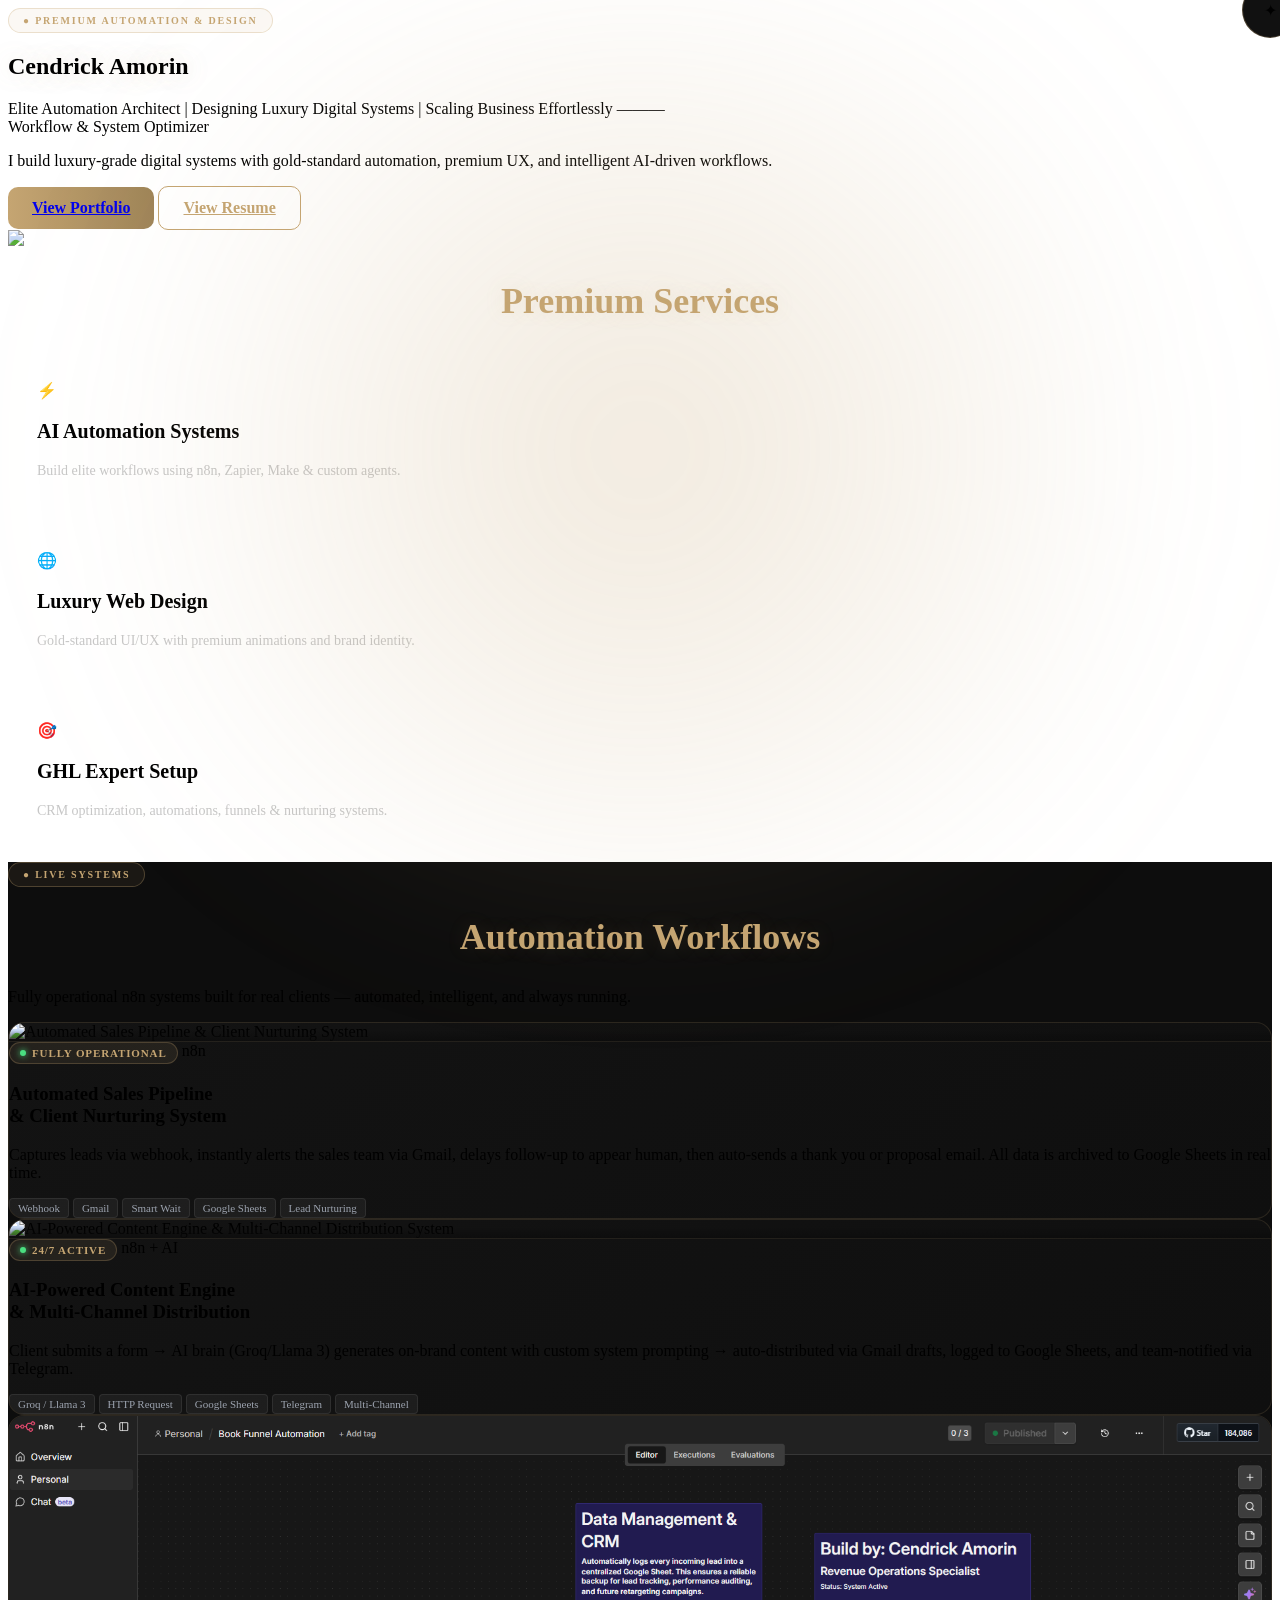
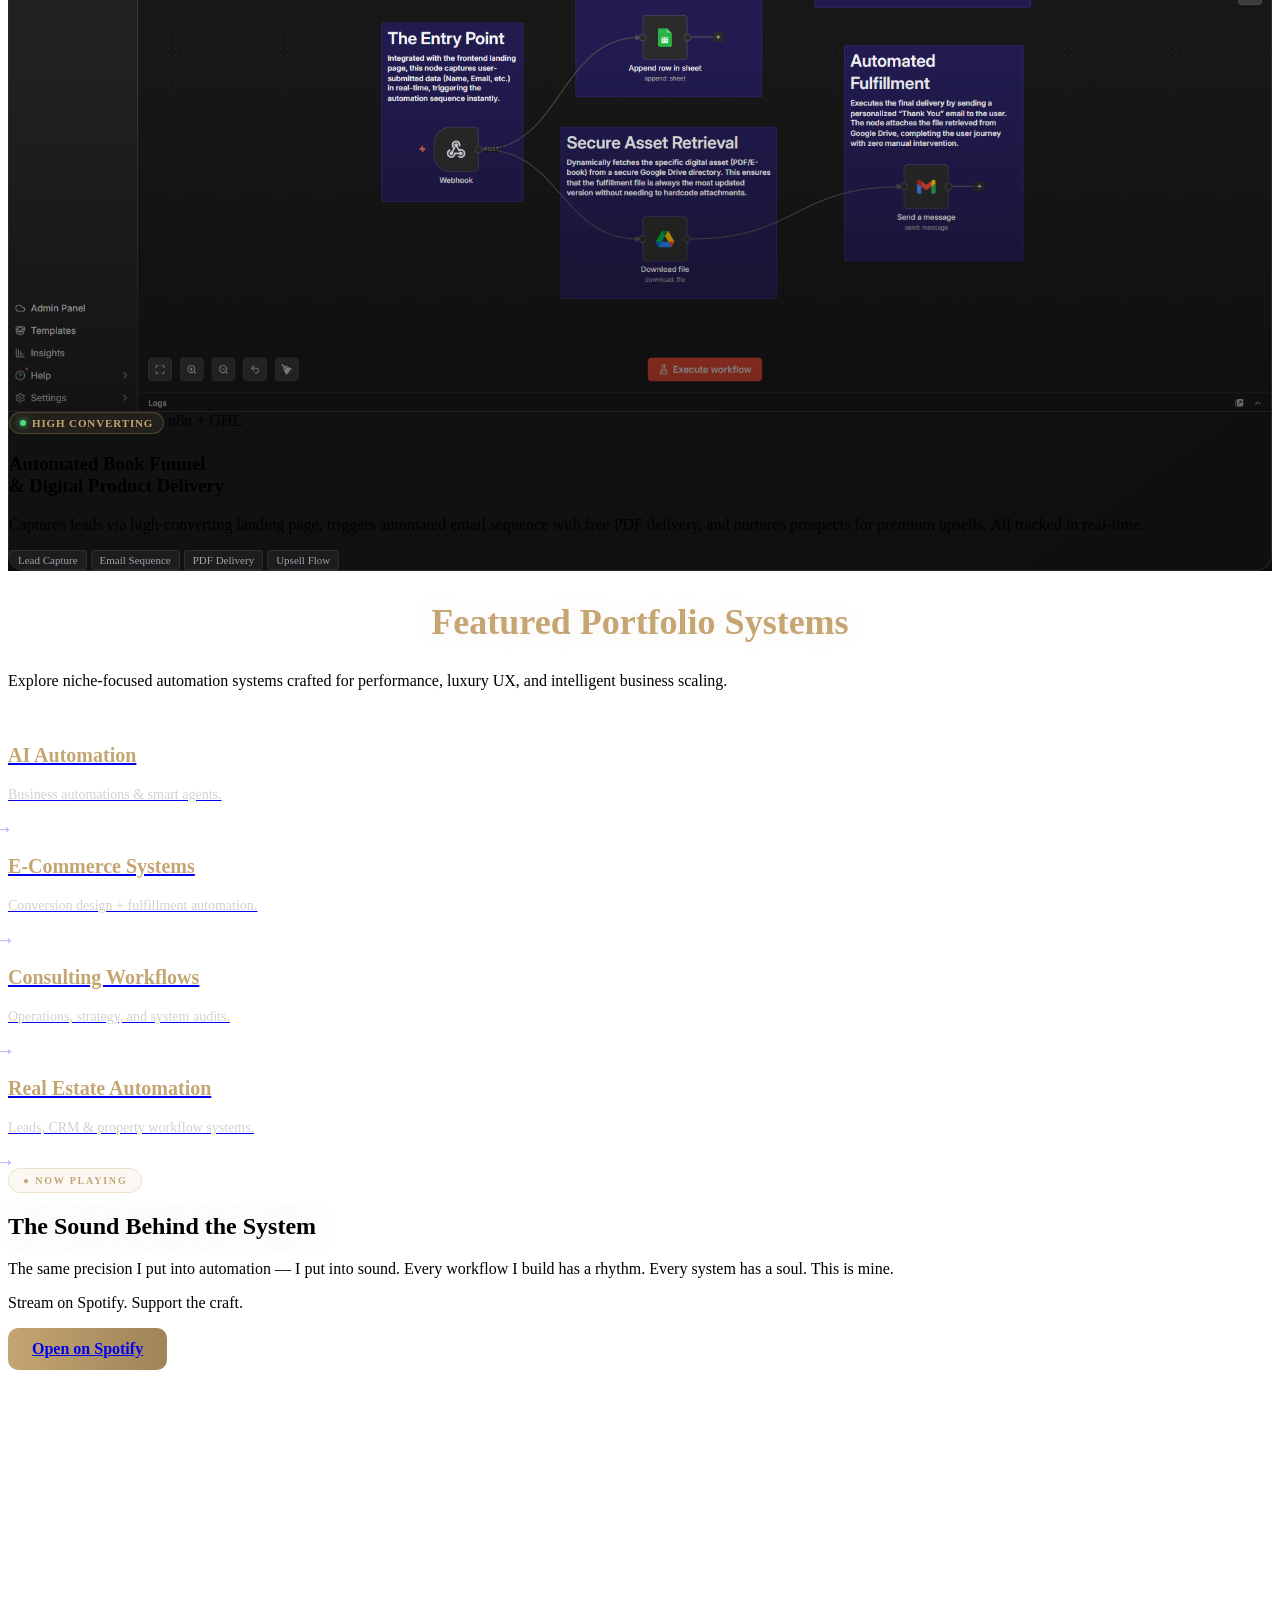
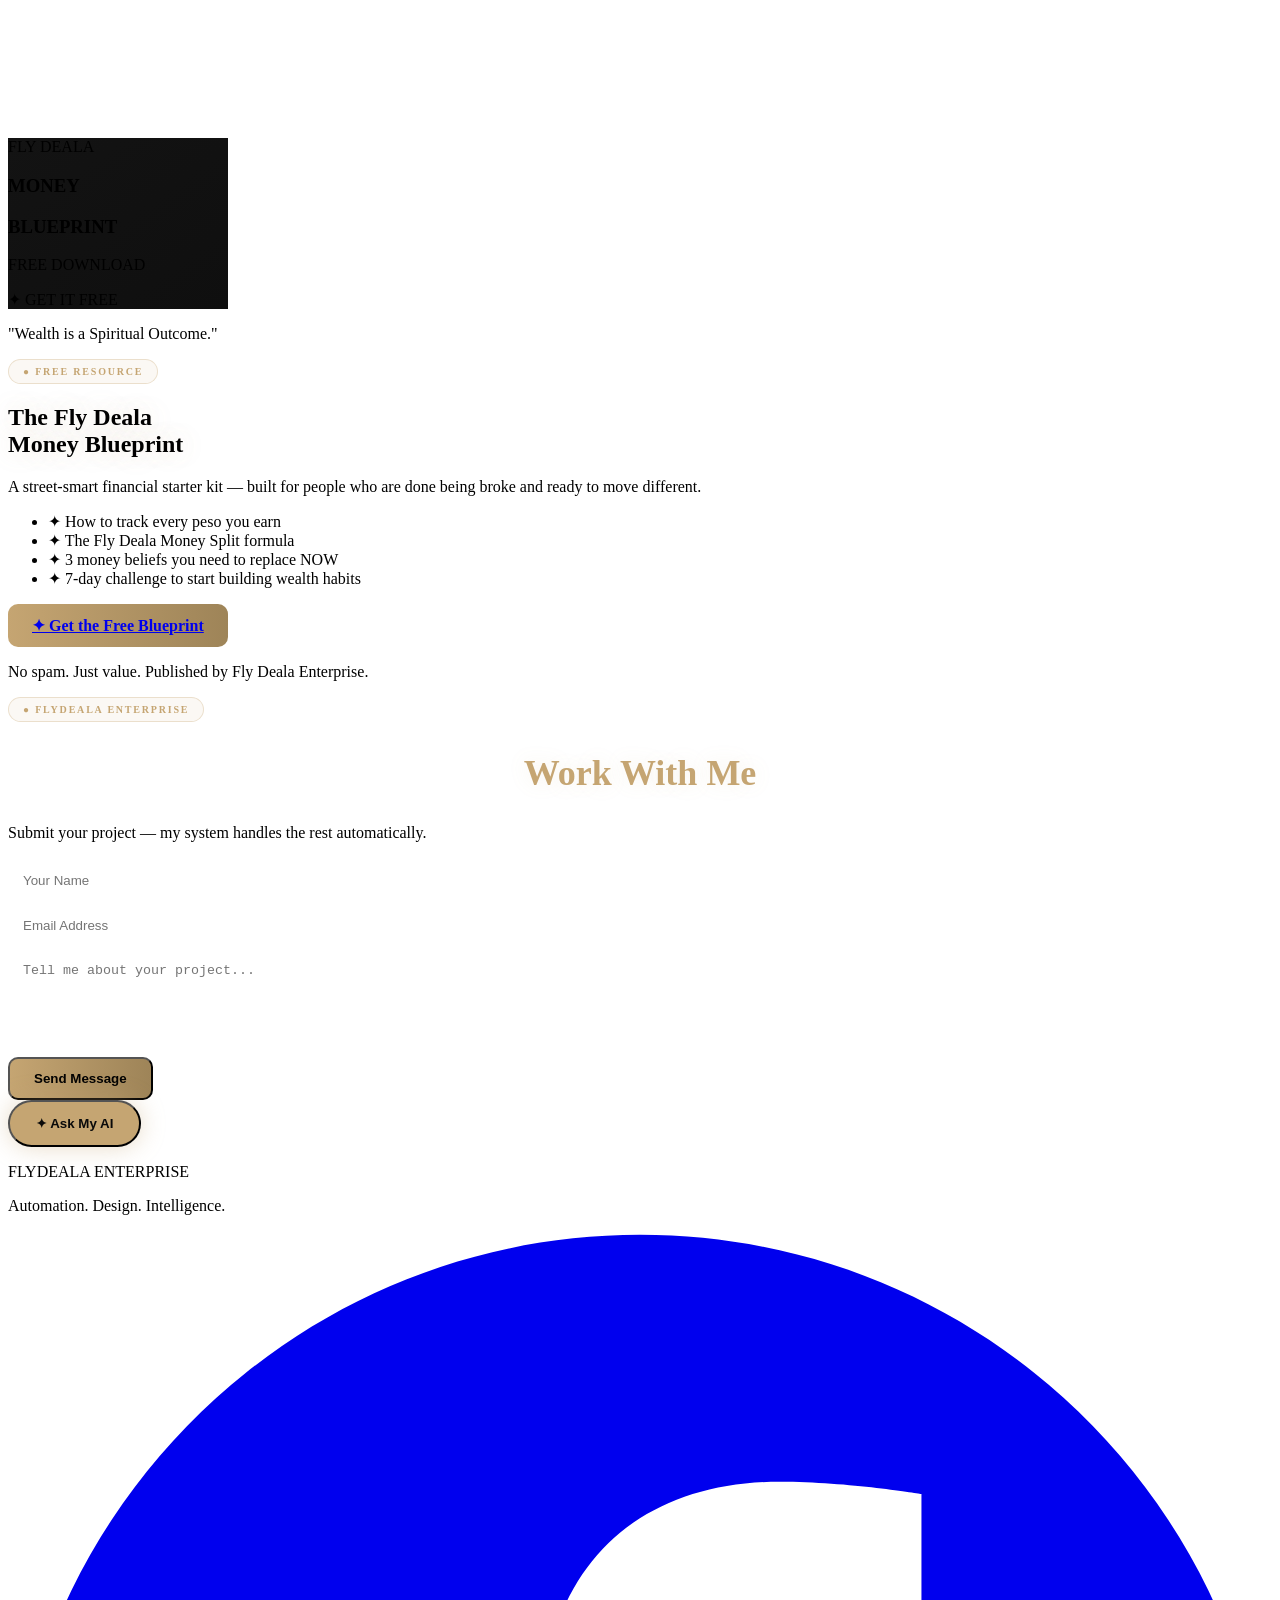
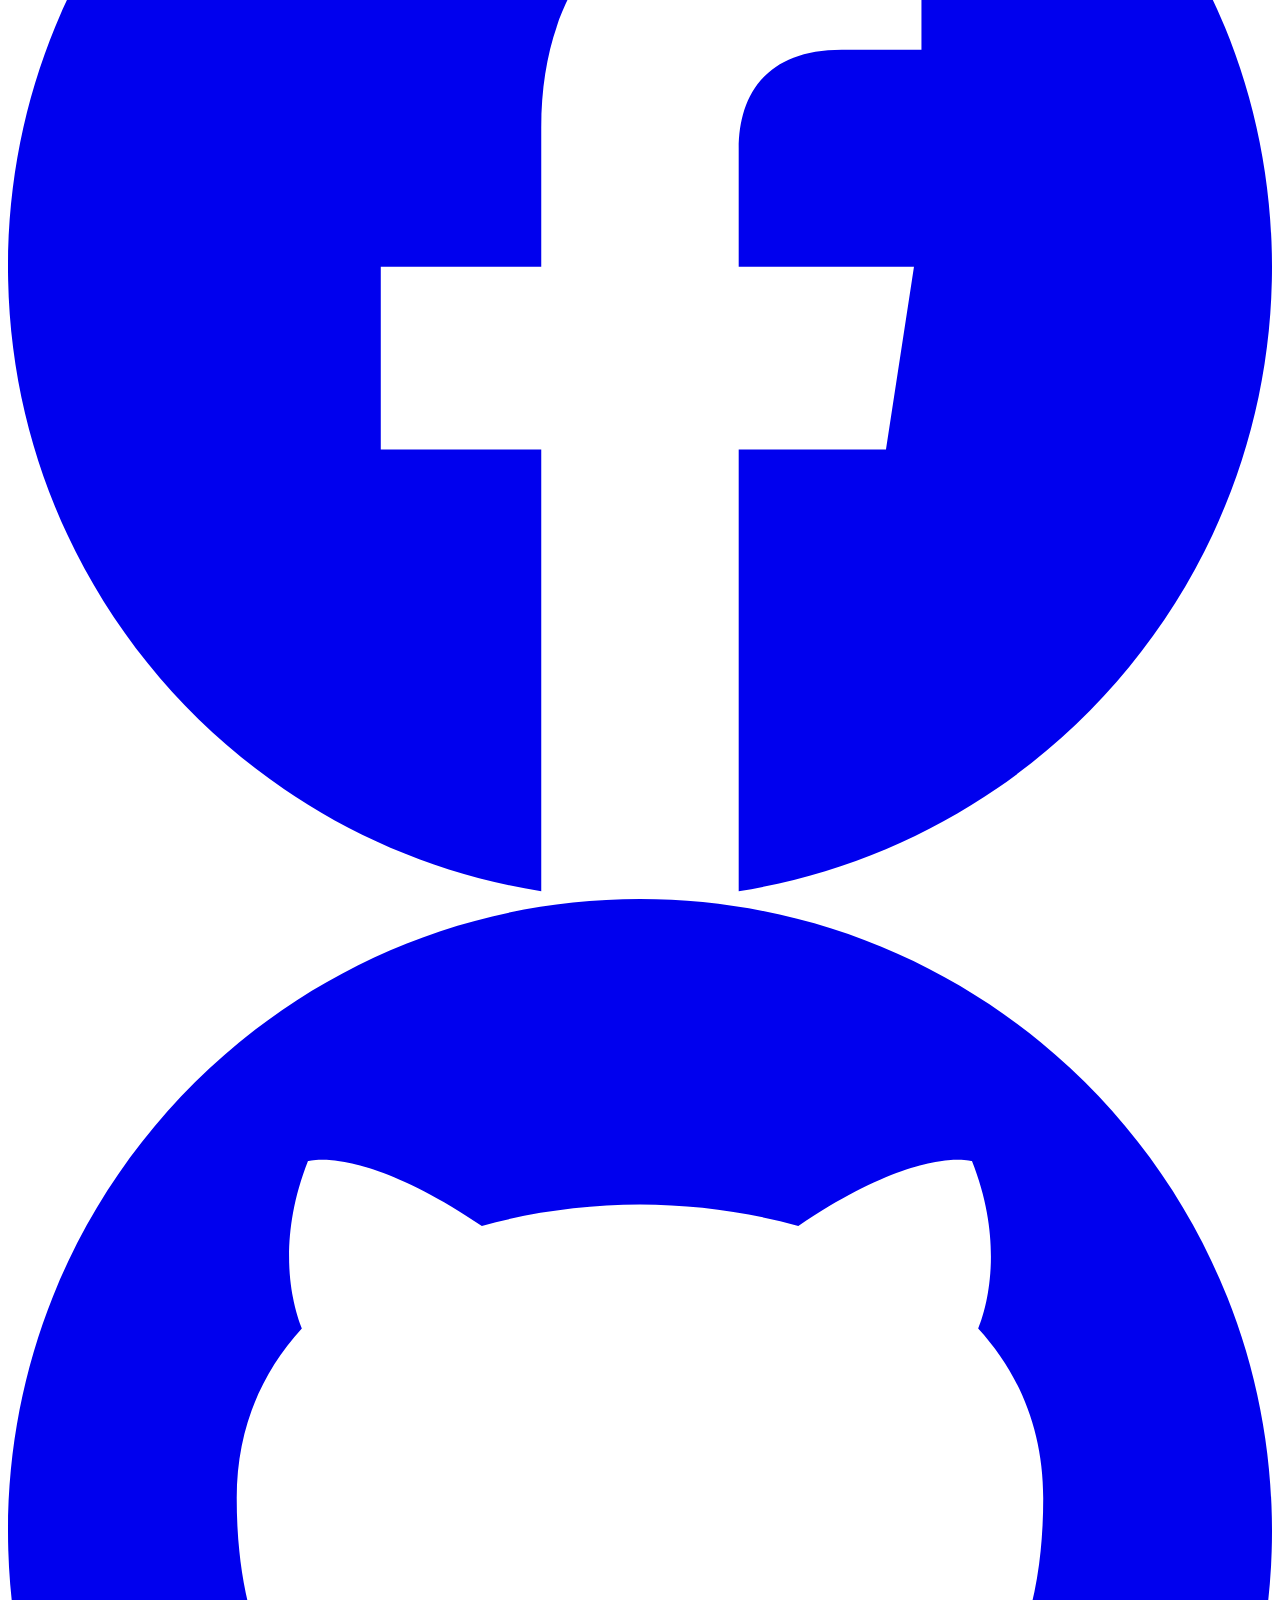
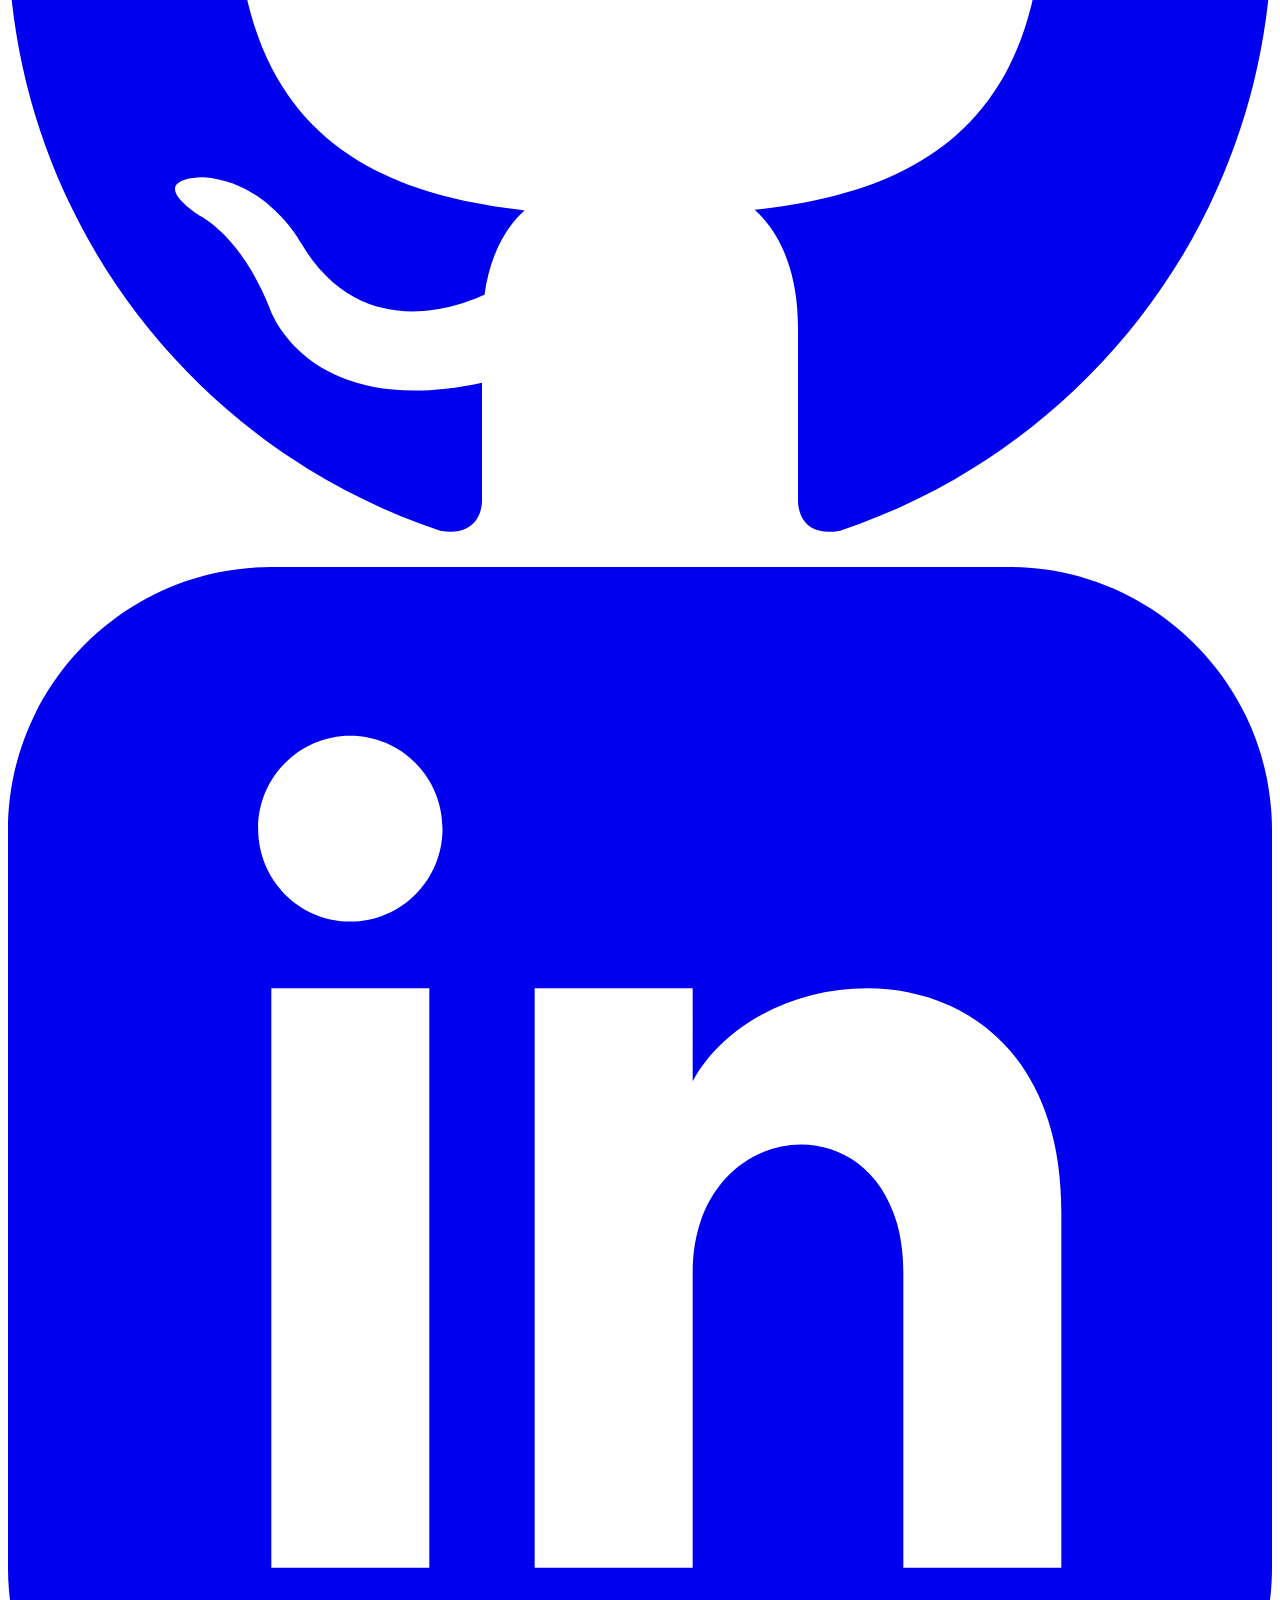
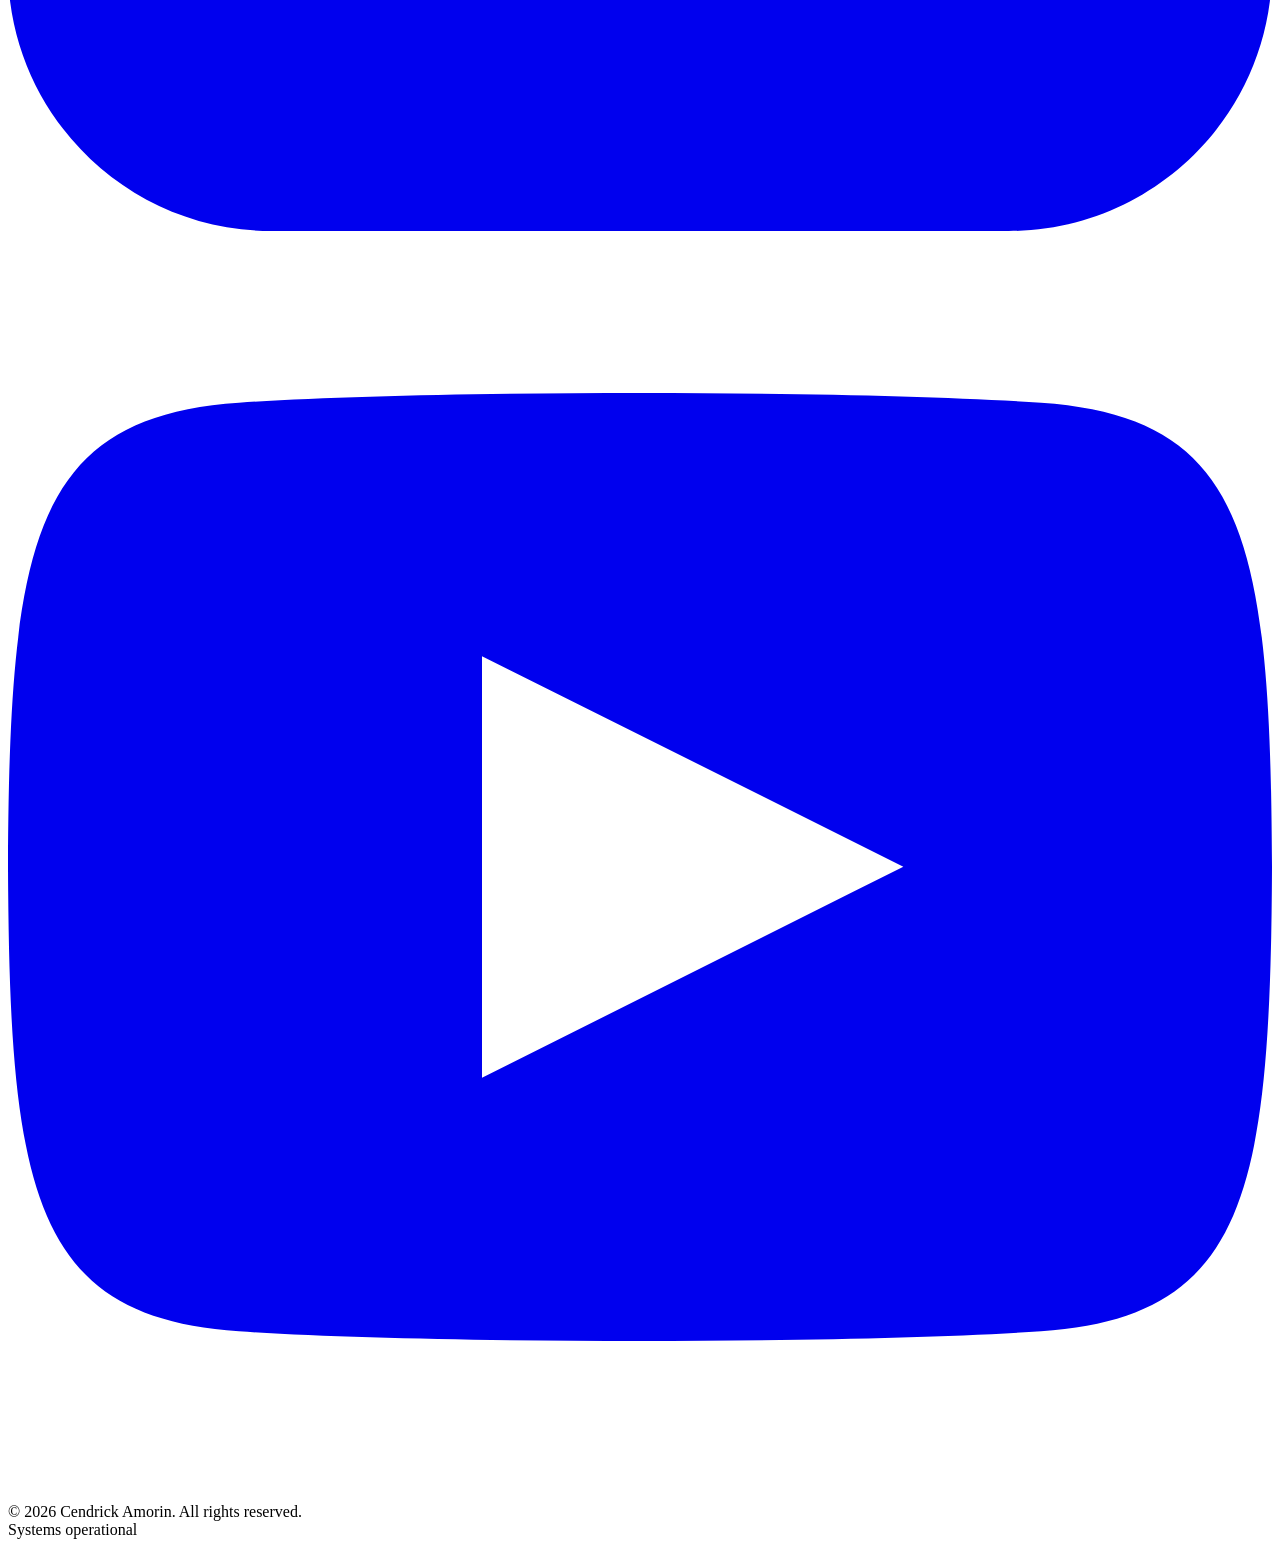
==== index.html @ a1836ec8 "fix: update copyright year to 2026" ====
<!DOCTYPE html>
<html lang="en">
<head>
    <meta charset="UTF-8">
    <meta name="viewport" content="width=device-width, initial-scale=1.0">
    <title>Cendrick Amorin | Luxury Automation Designer</title>

    <!-- TAILWIND -->
    <script src="https://cdn.tailwindcss.com"></script>

    <!-- INTER FONT -->
    <link href="https://fonts.googleapis.com/css2?family=Inter:wght@300;400;600;700;800&display=swap" rel="stylesheet">

    <!-- CUSTOM STYLES -->
    <link rel="stylesheet" href="style.css">

    <!-- TAILWIND EXT -->
    <script>
        tailwind.config = {
            theme: {
                extend: {
                    fontFamily: {
                        inter: ['Inter', 'sans-serif'],
                    },
                    colors: {
                        gold: '#C5A572',
                        darkgold: '#9e8458'
                    }
                }
            }
        }
    </script>

    <style>
        /* ── Workflow Section ── */
        .workflow-section {
            background: #0d0d0d;
        }

        .workflow-card {
            background: linear-gradient(145deg, #131313, #0f0f0f);
            border: 1px solid rgba(197, 165, 114, 0.15);
            border-radius: 16px;
            overflow: hidden;
            transition: border-color 0.3s ease, transform 0.3s ease, box-shadow 0.3s ease;
        }

        .workflow-card:hover {
            border-color: rgba(197, 165, 114, 0.45);
            transform: translateY(-4px);
            box-shadow: 0 24px 48px rgba(197, 165, 114, 0.08);
        }

        .workflow-img-wrap {
            position: relative;
            overflow: hidden;
            border-bottom: 1px solid rgba(197, 165, 114, 0.1);
        }

        .workflow-img-wrap img {
            width: 100%;
            display: block;
            transition: transform 0.5s ease;
        }

        .workflow-card:hover .workflow-img-wrap img {
            transform: scale(1.03);
        }

        .workflow-overlay {
            position: absolute;
            inset: 0;
            background: linear-gradient(to top, rgba(10,10,10,0.6) 0%, transparent 60%);
            pointer-events: none;
        }

        .workflow-badge {
            display: inline-flex;
            align-items: center;
            gap: 6px;
            background: rgba(197, 165, 114, 0.1);
            border: 1px solid rgba(197, 165, 114, 0.25);
            color: #C5A572;
            font-size: 11px;
            font-weight: 600;
            letter-spacing: 0.08em;
            padding: 4px 10px;
            border-radius: 999px;
            text-transform: uppercase;
        }

        .workflow-badge .dot {
            width: 6px;
            height: 6px;
            border-radius: 50%;
            background: #4ade80;
            box-shadow: 0 0 6px #4ade80;
            animation: pulse-dot 2s infinite;
        }

        @keyframes pulse-dot {
            0%, 100% { opacity: 1; }
            50% { opacity: 0.4; }
        }

        .workflow-tag {
            display: inline-block;
            background: rgba(255,255,255,0.05);
            border: 1px solid rgba(255,255,255,0.08);
            color: #9ca3af;
            font-size: 11px;
            padding: 3px 8px;
            border-radius: 4px;
        }
    </style>
</head>

<body class="bg-[#0a0a0a] text-white font-inter overflow-x-hidden">

    <!-- ================= HERO SECTION ================= -->
    <section class="min-h-screen flex items-center justify-center px-6 lg:px-24 hero-fade">
        <div class="max-w-6xl w-full grid md:grid-cols-2 gap-16 items-center">

            <!-- LEFT COLUMN: TEXT + BUTTONS -->
            <div class="space-y-8">
                <div class="lux-badge">
                    ● PREMIUM AUTOMATION & DESIGN
                </div>

                <h1 class="text-6xl lg:text-7xl font-extrabold tracking-tight leading-[1.1] lux-title">
                    Cendrick <span class="text-gold">Amorin</span>
                </h1>

                <p class="text-lg text-gray-300 border-l-2 border-gold pl-4">
                    Elite Automation Architect | Designing Luxury Digital Systems | Scaling Business Effortlessly ——— <br>
                    Workflow & System Optimizer
                </p>

                <p class="text-gray-400 max-w-md leading-relaxed">
                    I build luxury-grade digital systems with gold-standard automation,
                    premium UX, and intelligent AI-driven workflows.
                </p>

                <div class="flex gap-4 pt-4">
                    <a href="https://drive.google.com/file/d/1lhcjDtfbUmvS5fPccGjFqgjj2zdY1QEe/view?usp=drive_link"
                       class="lux-btn" target="_blank">View Portfolio</a>
                    <a href="https://drive.google.com/file/d/1mhiSgLcsa4AG9bRtNTUCKw5_zy4Pt2K2/view?usp=sharing"
                       class="lux-btn-outline" target="_blank">View Resume</a>
                </div>
            </div>

            <!-- RIGHT COLUMN: IMAGE -->
            <div class="relative flex justify-center">
                <div class="lux-glow"></div>
                <div class="relative z-10 w-80 h-[460px] overflow-hidden rounded-2xl border border-white/10 shadow-2xl luxe-frame">
                    <img src="images/profile-pic.jpg" class="w-full h-full object-cover">
                </div>
                <div class="lux-orb">
                    <span class="text-gold text-xl">✦</span>
                </div>
            </div>

        </div>
    </section>

    <!-- ================= SERVICES ================= -->
    <section class="py-24 px-6 bg-[#0d0d0d]">
        <div class="max-w-6xl mx-auto">
            <h2 class="lux-section-title">Premium Services</h2>

            <div class="grid md:grid-cols-3 gap-10 pt-12">

                <div class="lux-service-card">
                    <div class="text-gold text-4xl mb-4">⚡</div>
                    <h3 class="lux-service-title">AI Automation Systems</h3>
                    <p class="lux-service-text">Build elite workflows using n8n, Zapier, Make & custom agents.</p>
                </div>

                <div class="lux-service-card">
                    <div class="text-gold text-4xl mb-4">🌐</div>
                    <h3 class="lux-service-title">Luxury Web Design</h3>
                    <p class="lux-service-text">Gold-standard UI/UX with premium animations and brand identity.</p>
                </div>

                <div class="lux-service-card">
                    <div class="text-gold text-4xl mb-4">🎯</div>
                    <h3 class="lux-service-title">GHL Expert Setup</h3>
                    <p class="lux-service-text">CRM optimization, automations, funnels & nurturing systems.</p>
                </div>

            </div>
        </div>
    </section>

    <!-- ================= LIVE WORKFLOW SYSTEMS ================= -->
    <section class="workflow-section py-24 px-6">
        <div class="max-w-6xl mx-auto">

            <!-- Header -->
            <div class="text-center mb-16">
                <div class="lux-badge mx-auto mb-6" style="display:inline-block">
                    ● LIVE SYSTEMS
                </div>
                <h2 class="lux-section-title">Automation Workflows</h2>
                <p class="text-gray-400 max-w-xl mx-auto mt-4">
                    Fully operational n8n systems built for real clients — automated, intelligent, and always running.
                </p>
            </div>

            <!-- Workflow Cards -->
            <div class="grid md:grid-cols-2 gap-10">

                <!-- Card 1: Sales Pipeline -->
                <div class="workflow-card">
                    <div class="workflow-img-wrap">
                        <img src="images/sales-pipeline.png" alt="Automated Sales Pipeline & Client Nurturing System">
                        <div class="workflow-overlay"></div>
                    </div>
                    <div class="p-6 space-y-4">
                        <div class="flex items-center justify-between">
                            <span class="workflow-badge"><span class="dot"></span> Fully Operational</span>
                            <span class="text-gold text-sm font-semibold">n8n</span>
                        </div>
                        <h3 class="text-white font-bold text-xl leading-tight">
                            Automated Sales Pipeline<br>& Client Nurturing System
                        </h3>
                        <p class="text-gray-400 text-sm leading-relaxed">
                            Captures leads via webhook, instantly alerts the sales team via Gmail, 
                            delays follow-up to appear human, then auto-sends a thank you or proposal email. 
                            All data is archived to Google Sheets in real time.
                        </p>
                        <div class="flex flex-wrap gap-2 pt-1">
                            <span class="workflow-tag">Webhook</span>
                            <span class="workflow-tag">Gmail</span>
                            <span class="workflow-tag">Smart Wait</span>
                            <span class="workflow-tag">Google Sheets</span>
                            <span class="workflow-tag">Lead Nurturing</span>
                        </div>
                    </div>
                </div>

                <!-- Card 2: Content Engine -->
                <div class="workflow-card">
                    <div class="workflow-img-wrap">
                        <img src="images/content-engine.png" alt="AI-Powered Content Engine & Multi-Channel Distribution System">
                        <div class="workflow-overlay"></div>
                    </div>
                    <div class="p-6 space-y-4">
                        <div class="flex items-center justify-between">
                            <span class="workflow-badge"><span class="dot"></span> 24/7 Active</span>
                            <span class="text-gold text-sm font-semibold">n8n + AI</span>
                        </div>
                        <h3 class="text-white font-bold text-xl leading-tight">
                            AI-Powered Content Engine<br>& Multi-Channel Distribution
                        </h3>
                        <p class="text-gray-400 text-sm leading-relaxed">
                            Client submits a form → AI brain (Groq/Llama 3) generates on-brand content 
                            with custom system prompting → auto-distributed via Gmail drafts, 
                            logged to Google Sheets, and team-notified via Telegram.
                        </p>
                        <div class="flex flex-wrap gap-2 pt-1">
                            <span class="workflow-tag">Groq / Llama 3</span>
                            <span class="workflow-tag">HTTP Request</span>
                            <span class="workflow-tag">Google Sheets</span>
                            <span class="workflow-tag">Telegram</span>
                            <span class="workflow-tag">Multi-Channel</span>
                        </div>
                    </div>
                </div>

                <!-- Card 3: Book Funnel Automation -->
                <div class="workflow-card">
                    <div class="workflow-img-wrap">
                        <img src="images/Book Funnel Automation.png" alt="Book Funnel Automation & Lead Capture System">
                        <div class="workflow-overlay"></div>
                    </div>
                    <div class="p-6 space-y-4">
                        <div class="flex items-center justify-between">
                            <span class="workflow-badge"><span class="dot"></span> High Converting</span>
                            <span class="text-gold text-sm font-semibold">n8n + GHL</span>
                        </div>
                        <h3 class="text-white font-bold text-xl leading-tight">
                            Automated Book Funnel<br>& Digital Product Delivery
                        </h3>
                        <p class="text-gray-400 text-sm leading-relaxed">
                            Captures leads via high-converting landing page, triggers automated email sequence 
                            with free PDF delivery, and nurtures prospects for premium upsells. All tracked in real-time.
                        </p>
                        <div class="flex flex-wrap gap-2 pt-1">
                            <span class="workflow-tag">Lead Capture</span>
                            <span class="workflow-tag">Email Sequence</span>
                            <span class="workflow-tag">PDF Delivery</span>
                            <span class="workflow-tag">Upsell Flow</span>
                        </div>
                    </div>
                </div>

            </div>
        </div>
    </section>

    <!-- ================= PORTFOLIO HUB SECTION ================= -->
    <section class="py-24 px-6 bg-[#0a0a0a]">
        <div class="max-w-7xl mx-auto text-center">

            <h2 class="lux-section-title mb-4">Featured Portfolio Systems</h2>
            <p class="text-gray-400 max-w-2xl mx-auto">
                Explore niche-focused automation systems crafted for performance,
                luxury UX, and intelligent business scaling.
            </p>

            <div class="grid md:grid-cols-2 lg:grid-cols-4 gap-10 pt-16">

                <a href="https://n8n-flydeala.github.io/AI-Portfolio/" target="_blank" class="lux-portfolio-card group">
                    <h3 class="lux-portfolio-title">AI Automation</h3>
                    <p class="lux-portfolio-text">Business automations & smart agents.</p>
                    <span class="lux-portfolio-arrow">→</span>
                </a>

                <a href="https://n8n-flydeala.github.io/ecom-portfolio/" target="_blank" class="lux-portfolio-card group">
                    <h3 class="lux-portfolio-title">E-Commerce Systems</h3>
                    <p class="lux-portfolio-text">Conversion design + fulfillment automation.</p>
                    <span class="lux-portfolio-arrow">→</span>
                </a>

                <a href="https://n8n-flydeala.github.io/consulting-portfolio/" target="_blank" class="lux-portfolio-card group">
                    <h3 class="lux-portfolio-title">Consulting Workflows</h3>
                    <p class="lux-portfolio-text">Operations, strategy, and system audits.</p>
                    <span class="lux-portfolio-arrow">→</span>
                </a>

                <a href="https://n8n-flydeala.github.io/realestate-portfolio/" target="_blank" class="lux-portfolio-card group">
                    <h3 class="lux-portfolio-title">Real Estate Automation</h3>
                    <p class="lux-portfolio-text">Leads, CRM & property workflow systems.</p>
                    <span class="lux-portfolio-arrow">→</span>
                </a>

            </div>
        </div>
    </section>

    <!-- ================= MUSIC SECTION ================= -->
    <section class="py-24 px-6 bg-[#0d0d0d]">
        <div class="max-w-6xl mx-auto">

            <div class="grid md:grid-cols-2 gap-16 items-center">

                <!-- LEFT: Text -->
                <div class="space-y-6">
                    <div class="lux-badge" style="display:inline-block">
                        ● NOW PLAYING
                    </div>
                    <h2 class="text-4xl lg:text-5xl font-extrabold tracking-tight leading-tight lux-title">
                        The Sound Behind <span class="text-gold">the System</span>
                    </h2>
                    <p class="text-gray-400 leading-relaxed">
                        The same precision I put into automation — I put into sound.
                        Every workflow I build has a rhythm. Every system has a soul.
                        This is mine.
                    </p>
                    <p class="text-gray-500 text-sm border-l-2 border-gold/40 pl-4 italic">
                        Stream on Spotify. Support the craft.
                    </p>
                    <a href="https://open.spotify.com/album/5ZtQQ4GxXFewPn8zkOLyme"
                       target="_blank"
                       class="lux-btn inline-block mt-2">
                       Open on Spotify
                    </a>
                </div>

                <!-- RIGHT: Spotify Embed -->
                <div class="rounded-2xl overflow-hidden border border-gold/10 shadow-2xl">
                    <iframe
                        src="https://open.spotify.com/embed/album/5ZtQQ4GxXFewPn8zkOLyme?utm_source=generator&theme=0"
                        width="100%"
                        height="352"
                        frameBorder="0"
                        allow="autoplay; clipboard-write; encrypted-media; fullscreen; picture-in-picture"
                        loading="lazy"
                        style="display:block;">
                    </iframe>
                </div>

            </div>
        </div>
    </section>

    <!-- ================= FREE BLUEPRINT SECTION ================= -->
    <section class="py-24 px-6 bg-[#0d0d0d]">
        <div class="max-w-6xl mx-auto">
            <div class="grid md:grid-cols-2 gap-16 items-center">

                <!-- LEFT: Book Mockup -->
                <div class="flex flex-col items-center gap-6">
                    <div class="relative">
                        <div class="absolute inset-0 blur-3xl opacity-20 rounded-2xl" style="background: #C5A572;"></div>
                        <div class="relative border border-gold/30 rounded-2xl p-10 text-center space-y-4" style="background: linear-gradient(145deg, #131313, #0f0f0f); width: 220px;">
                            <div class="absolute inset-3 border border-gold/10 rounded-xl pointer-events-none"></div>
                            <p class="text-gold font-bold tracking-widest text-xs">FLY DEALA</p>
                            <h3 class="text-4xl font-extrabold text-gold leading-tight">MONEY</h3>
                            <h3 class="text-2xl font-extrabold text-white leading-tight">BLUEPRINT</h3>
                            <div class="w-16 h-px bg-gold/40 mx-auto"></div>
                            <p class="text-gray-500 text-xs tracking-widest">FREE DOWNLOAD</p>
                            <div class="inline-block bg-gold text-black text-xs font-bold px-4 py-1.5 rounded-full tracking-wide">
                                ✦ GET IT FREE
                            </div>
                        </div>
                    </div>
                    <p class="text-gray-600 text-xs italic text-center">"Wealth is a Spiritual Outcome."</p>
                </div>

                <!-- RIGHT: Text + CTA -->
                <div class="space-y-6">
                    <div class="lux-badge" style="display:inline-block">
                        ● FREE RESOURCE
                    </div>

                    <h2 class="text-4xl lg:text-5xl font-extrabold tracking-tight leading-tight lux-title">
                        The <span class="text-gold">Fly Deala</span><br>Money Blueprint
                    </h2>

                    <p class="text-gray-400 leading-relaxed">
                        A street-smart financial starter kit — built for people who are done being broke and ready to move different.
                    </p>

                    <ul class="space-y-3">
                        <li class="flex items-start gap-3 text-gray-300 text-sm">
                            <span class="text-gold mt-0.5">✦</span>
                            How to track every peso you earn
                        </li>
                        <li class="flex items-start gap-3 text-gray-300 text-sm">
                            <span class="text-gold mt-0.5">✦</span>
                            The Fly Deala Money Split formula
                        </li>
                        <li class="flex items-start gap-3 text-gray-300 text-sm">
                            <span class="text-gold mt-0.5">✦</span>
                            3 money beliefs you need to replace NOW
                        </li>
                        <li class="flex items-start gap-3 text-gray-300 text-sm">
                            <span class="text-gold mt-0.5">✦</span>
                            7-day challenge to start building wealth habits
                        </li>
                    </ul>

                    <a href="https://grrrt-funnel.netlify.app/"
                       target="_blank"
                       class="lux-btn inline-block mt-2">
                        ✦ Get the Free Blueprint
                    </a>

                    <p class="text-gray-600 text-xs">
                        No spam. Just value. Published by Fly Deala Enterprise.
                    </p>
                </div>

            </div>
        </div>
    </section>

    <!-- ================= CONTACT FORM ================= -->
    <section class="py-24 px-6 bg-[#0a0a0a]">
        <div class="max-w-3xl mx-auto text-center">

            <div class="lux-badge mx-auto mb-6" style="display:inline-block">
                ● FLYDEALA ENTERPRISE
            </div>

            <h2 class="lux-section-title">Work With Me</h2>
            <p class="text-gray-400 mt-4 mb-12">
                Submit your project — my system handles the rest automatically.
            </p>

            <!-- Success State -->
            <div id="form-success" class="hidden py-16 space-y-4">
                <div class="text-gold text-5xl mb-4">✦</div>
                <h3 class="text-2xl font-bold text-white">Message Received!</h3>
                <p class="text-gray-400">You will hear from me shortly. My automation is already working. 🤖</p>
            </div>

            <!-- Error State -->
            <div id="form-error" class="hidden mb-6 p-4 rounded-xl border border-red-500/30 bg-red-500/10 text-red-400 text-sm">
                Something went wrong. Please try again or reach out directly.
            </div>

            <!-- Form -->
            <form id="workWithMeForm" class="space-y-6">
                <input type="text" name="name" placeholder="Your Name" class="lux-input" required>
                <input type="email" name="email" placeholder="Email Address" class="lux-input" required>
                <textarea name="message" placeholder="Tell me about your project..." rows="5" class="lux-input" required></textarea>
                <button type="submit" id="submit-btn" class="lux-btn w-full">
                    <span id="btn-text">Send Message</span>
                    <span id="btn-loading" class="hidden">Sending...</span>
                </button>
            </form>

        </div>
    </section>

    <script src="script.js"></script>

    <script>
        document.getElementById("workWithMeForm").addEventListener("submit", async function(e) {
            e.preventDefault();
            const btn = document.getElementById("submit-btn");
            const btnText = document.getElementById("btn-text");
            const btnLoading = document.getElementById("btn-loading");
            const errorDiv = document.getElementById("form-error");
            const successDiv = document.getElementById("form-success");
            const form = document.getElementById("workWithMeForm");

            const name = this.name.value.trim();
            const email = this.email.value.trim();
            const message = this.message.value.trim();

            btn.disabled = true;
            btnText.classList.add("hidden");
            btnLoading.classList.remove("hidden");
            errorDiv.classList.add("hidden");

            try {
                const response = await fetch("https://flydeala.app.n8n.cloud/webhook/efc5cc4a-63c8-4386-a512-38f216236821", {
                    method: "POST",
                    headers: { "Content-Type": "application/json" },
                    body: JSON.stringify({ name, email, message })
                });
                if (response.ok) {
                    form.classList.add("hidden");
                    successDiv.classList.remove("hidden");
                } else {
                    throw new Error("Server error");
                }
            } catch (err) {
                errorDiv.classList.remove("hidden");
                btn.disabled = false;
                btnText.classList.remove("hidden");
                btnLoading.classList.add("hidden");
            }
        });
    </script>

    <!-- AI CHAT WIDGET -->
    <div id="chat-container" class="hidden fixed bottom-24 right-8 w-80 md:w-96 bg-[#111] border border-gold/30 rounded-2xl shadow-2xl z-[60] flex flex-col overflow-hidden">
        <div class="bg-gold/10 p-4 border-b border-gold/20 flex justify-between items-center">
            <span class="font-bold text-gold tracking-wide">✦ FLY AI AGENT</span>
            <button id="close-chat" class="text-gray-400 hover:text-white text-lg leading-none">✕</button>
        </div>
        <div id="chat-messages" class="h-80 overflow-y-auto p-4 space-y-2 text-sm">
            <div class="bg-gray-800 p-3 mr-auto max-w-[85%] rounded-lg text-gray-200">
                Hi! I'm Cendrick's AI. How can I help you today?
            </div>
        </div>
        <div class="p-3 border-t border-gold/20 bg-black/50 flex gap-2">
            <input type="text" id="user-input" placeholder="Ask anything..."
                class="flex-1 bg-transparent border border-white/10 rounded-md px-3 py-2 text-sm focus:outline-none focus:border-gold">
            <button id="send-btn" class="bg-gold hover:bg-darkgold text-black px-4 py-2 rounded-md font-bold text-xs transition">SEND</button>
        </div>
    </div>

    <div class="fixed bottom-10 right-10 z-50">
        <button class="lux-float-btn" id="custom-ask-btn">
            ✦ Ask My AI
        </button>
    </div>

    <!-- ================= FOOTER ================= -->
    <footer class="border-t border-white/5 py-12 px-6 bg-[#0a0a0a]">
        <div class="max-w-6xl mx-auto flex flex-col items-center justify-center gap-6">

            <div class="text-center space-y-1">
                <p class="text-gold font-bold tracking-widest text-sm">FLYDEALA ENTERPRISE</p>
                <p class="text-gray-600 text-xs">Automation. Design. Intelligence.</p>
            </div>

            <!-- SOCIAL ICONS -->
            <div class="flex items-center gap-6 py-4">
                <!-- Facebook -->
                <a href="https://www.facebook.com/FlyDeala" target="_blank" class="text-gray-500 hover:text-gold transition-colors duration-300" aria-label="Facebook">
                    <svg class="w-5 h-5" fill="currentColor" viewBox="0 0 24 24"><path d="M24 12.073c0-6.627-5.373-12-12-12s-12 5.373-12 12c0 5.99 4.388 10.954 10.125 11.854v-8.385H7.078v-3.47h3.047V9.43c0-3.007 1.792-4.669 4.533-4.669 1.312 0 2.686.235 2.686.235v2.953H15.83c-1.491 0-1.956.925-1.956 1.874v2.25h3.328l-.532 3.47h-2.796v8.385C19.612 23.027 24 18.062 24 12.073z"/></svg>
                </a>
                <!-- GitHub -->
                <a href="https://github.com/n8n-flydeala" target="_blank" class="text-gray-500 hover:text-gold transition-colors duration-300" aria-label="GitHub">
                    <svg class="w-5 h-5" fill="currentColor" viewBox="0 0 24 24"><path d="M12 0c-6.626 0-12 5.373-12 12 0 5.302 3.438 9.8 8.207 11.387.599.111.793-.261.793-.577v-2.234c-3.338.726-4.033-1.416-4.033-1.416-.546-1.387-1.333-1.756-1.333-1.756-1.089-.745.083-.729.083-.729 1.205.084 1.839 1.237 1.839 1.237 1.07 1.834 2.807 1.304 3.492.997.107-.775.418-1.305.762-1.604-2.665-.305-5.467-1.334-5.467-5.931 0-1.311.469-2.381 1.236-3.221-.124-.303-.535-1.524.117-3.176 0 0 1.008-.322 3.301 1.23.957-.266 1.983-.399 3.003-.404 1.02.005 2.047.138 3.006.404 2.291-1.552 3.297-1.23 3.297-1.23.653 1.653.242 2.874.118 3.176.77.84 1.235 1.911 1.235 3.221 0 4.609-2.807 5.624-5.479 5.921.43.372.823 1.102.823 2.222v3.293c0 .319.192.694.801.576 4.765-1.589 8.199-6.086 8.199-11.386 0-6.627-5.373-12-12-12z"/></svg>
                </a>
                <!-- LinkedIn -->
                <a href="https://www.linkedin.com/in/angel-cendrick-amorin-85667a3b9/" target="_blank" class="text-gray-500 hover:text-gold transition-colors duration-300" aria-label="LinkedIn">
                    <svg class="w-5 h-5" fill="currentColor" viewBox="0 0 24 24"><path d="M19 0h-14c-2.761 0-5 2.239-5 5v14c0 2.761 2.239 5 5 5h14c2.762 0 5-2.239 5-5v-14c0-2.761-2.238-5-5-5zm-11 19h-3v-11h3v11zm-1.5-12.268c-.966 0-1.75-.79-1.75-1.764s.784-1.764 1.75-1.764 1.75.79 1.75 1.764-.783 1.764-1.75 1.764zm13.5 12.268h-3v-5.604c0-3.368-4-3.113-4 0v5.604h-3v-11h3v1.765c1.396-2.586 7-2.777 7 2.476v6.759z"/></svg>
                </a>
                <!-- YouTube -->
                <a href="https://www.youtube.com/@youngisis" target="_blank" class="text-gray-500 hover:text-gold transition-colors duration-300" aria-label="YouTube">
                    <svg class="w-5 h-5" fill="currentColor" viewBox="0 0 24 24"><path d="M19.615 3.184c-3.604-.246-11.631-.245-15.23 0-3.897.266-4.356 2.62-4.385 8.816.029 6.185.484 8.549 4.385 8.816 3.6.245 11.626.246 15.23 0 3.897-.266 4.356-2.62 4.385-8.816-.029-6.185-.484-8.549-4.385-8.816zm-10.615 12.816v-8l8 3.993-8 4.007z"/></svg>
                </a>
            </div>

            <div class="text-gray-600 text-xs text-center">
                &copy; 2026 Cendrick Amorin. All rights reserved.
            </div>

            <div class="flex items-center gap-2 text-xs text-gray-600">
                <span class="inline-block w-1.5 h-1.5 rounded-full bg-green-500" style="box-shadow: 0 0 6px #4ade80;"></span>
                Systems operational
            </div>

        </div>
    </footer>

</body>
</html>
---- style.css ----
/* LUX BADGE */
.lux-badge {
    display: inline-block;
    padding: 6px 14px;
    font-size: 10px;
    font-weight: 700;
    letter-spacing: 0.18em;
    color: #C5A572;
    border: 1px solid rgba(197, 165, 114, 0.3);
    border-radius: 20px;
    background: rgba(197, 165, 114, 0.08);
}

/* LUX TITLE */
.lux-title {
    text-shadow: 0 0 25px rgba(197, 165, 114, 0.25);
}

/* GOLD GLOW BEHIND IMAGE */
.lux-glow {
    position: absolute;
    inset: 0;
    background: radial-gradient(circle, rgba(197,165,114,0.25), transparent 70%);
    filter: blur(90px);
    border-radius: 50%;
}

/* PREMIUM IMAGE FRAME */
.luxe-frame {
    transition: 0.6s ease;
}
.luxe-frame:hover {
    transform: scale(1.04);
    border-color: rgba(197,165,114,0.4);
}

/* FLOATING GOLD ORB */
.lux-orb {
    position: absolute;
    right: -18px;
    top: -18px;
    width: 54px;
    height: 54px;
    border-radius: 50%;
    background: #111;
    border: 1px solid rgba(197,165,114,0.3);
    display: flex;
    align-items: center;
    justify-content: center;
    animation: float 4s ease-in-out infinite;
}
@keyframes float {
    0%,100% { transform: translateY(0); }
    50% { transform: translateY(-10px); }
}

/* GOLD BUTTONS */
.lux-btn {
    background: linear-gradient(to right, #C5A572, #9e8458);
    padding: 12px 24px;
    border-radius: 10px;
    font-weight: 700;
    transition: 0.3s;
}
.lux-btn:hover {
    filter: brightness(1.15);
    transform: translateY(-2px);
}

.lux-btn-outline {
    padding: 12px 24px;
    border-radius: 10px;
    border: 1px solid #C5A572;
    font-weight: 700;
    color: #C5A572;
    transition: 0.3s;
}
.lux-btn-outline:hover {
    background: rgba(197,165,114,0.12);
    transform: translateY(-2px);
}

/* SERVICE CARDS */
.lux-service-card {
    background: rgba(255, 255, 255, 0.03);
    padding: 28px;
    border-radius: 20px;
    border: 1px solid rgba(255,255,255,0.06);
    transition: 0.4s;
}
.lux-service-card:hover {
    border-color: #C5A572;
    transform: translateY(-6px);
    background: rgba(197,165,114,0.05);
}

.lux-service-title {
    font-size: 20px;
    font-weight: 700;
}
.lux-service-text {
    color: #c7c7c7;
    font-size: 14px;
}

/* FORM INPUT */
.lux-input {
    width: 100%;
    background: rgba(255,255,255,0.04);
    border: 1px solid rgba(255,255,255,0.08);
    padding: 14px;
    border-radius: 12px;
    outline: none;
    transition: 0.3s;
}
.lux-input:focus {
    border-color: #C5A572;
    background: rgba(255,255,255,0.07);
}

/* FLOATING BUTTON */
.lux-float-btn {
    background: #C5A572;
    padding: 14px 26px;
    border-radius: 999px;
    font-weight: 700;
    color: #0a0a0a;
    box-shadow: 0 0 25px rgba(197,165,114,0.4);
    animation: pulse 2s infinite;
}
@keyframes pulse {
    0% { box-shadow: 0 0 0 0 rgba(197,165,114,0.6); }
    70% { box-shadow: 0 0 0 22px rgba(197,165,114,0); }
    100% { box-shadow: 0 0 0 0 rgba(197,165,114,0); }
}

/* SECTION TITLE */
.lux-section-title {
    font-size: 36px;
    font-weight: 800;
    text-align: center;
    color: #C5A572;
    text-shadow: 0 0 20px rgba(197,165,114,0.15);
}
/* PORTFOLIO CARDS */
.lux-portfolio-card {
    background: rgba(255,255,255,0.03);
    border: 1px solid rgba(255,255,255,0.07);
    padding: 28px;
    border-radius: 20px;
    text-align: left;
    transition: 0.35s;
    position: relative;
    overflow: hidden;
}

.lux-portfolio-card:hover {
    border-color: #C5A572;
    background: rgba(197,165,114,0.06);
    transform: translateY(-6px);
}

.lux-portfolio-title {
    font-size: 20px;
    font-weight: 700;
    color: #C5A572;
}

.lux-portfolio-text {
    font-size: 14px;
    color: #d1d1d1;
    margin-top: 6px;
}

.lux-portfolio-arrow {
    position: absolute;
    right: 22px;
    bottom: 20px;
    font-size: 22px;
    opacity: 0.3;
    transition: 0.35s;
}

.lux-portfolio-card:hover .lux-portfolio-arrow {
    opacity: 1;
    transform: translateX(5px);
}
.hidden {
    display: none;
}

/* Para sa scrollbar ng chat */
#chat-messages::-webkit-scrollbar {
    width: 4px;
}
#chat-messages::-webkit-scrollbar-thumb {
    background: #444;
    border-radius: 10px;
}
.lux-btn, .lux-btn-outline {
    display: inline-block; /* Idagdag mo 'to para gumana nang tama ang transform at padding */
    text-align: center;
    cursor: pointer;
}

/* LUX CHAT UI */
#chat-container {
    backdrop-filter: blur(16px); /* Para sa glass effect */
    background: rgba(10, 10, 10, 0.9);
    border: 1px solid rgba(197, 165, 114, 0.2);
    box-shadow: 0 20px 50px rgba(0, 0, 0, 0.5);
    transition: all 0.3s cubic-bezier(0.4, 0, 0.2, 1);
}

.chat-bubble-user {
    background: rgba(197, 165, 114, 0.15);
    color: #C5A572;
    border: 1px solid rgba(197, 165, 114, 0.2);
    border-radius: 12px 12px 0 12px;
}

.chat-bubble-ai {
    background: rgba(255, 255, 255, 0.05);
    color: #e5e5e5;
    border: 1px solid rgba(255, 255, 255, 0.1);
    border-radius: 12px 12px 12px 0;
}

.lux-float-btn {
    z-index: 999;
    cursor: pointer;
}

/* Para sa mobile, baka masyadong malaki ang 36px na title */
@media (max-width: 768px) {
    .lux-section-title {
        font-size: 28px;
    }
}
/* Override n8n chat widget colors */
:root {
    --chat--color-primary: #C5A572;
    --chat--color-primary-shade-50: #9e8458;
    --chat--color-primary-shade-100: #9e8458;
    --chat--color-secondary: #C5A572;
    --chat--color-secondary-shade-50: #9e8458;
    --chat--window--width: 380px;
    --chat--window--height: 520px;
    --chat--color-dark: #0a0a0a;
    --chat--color-light: #111;
    --chat--message--bot--background: #1a1a1a;
    --chat--message--user--background: #C5A572;
    --chat--message--user--color: #000;
    --chat--header--background: #111;
    --chat--header--color: #C5A572;
    --chat--input--background: #111;
    --chat--input--border-color: rgba(197,165,114,0.3);
}
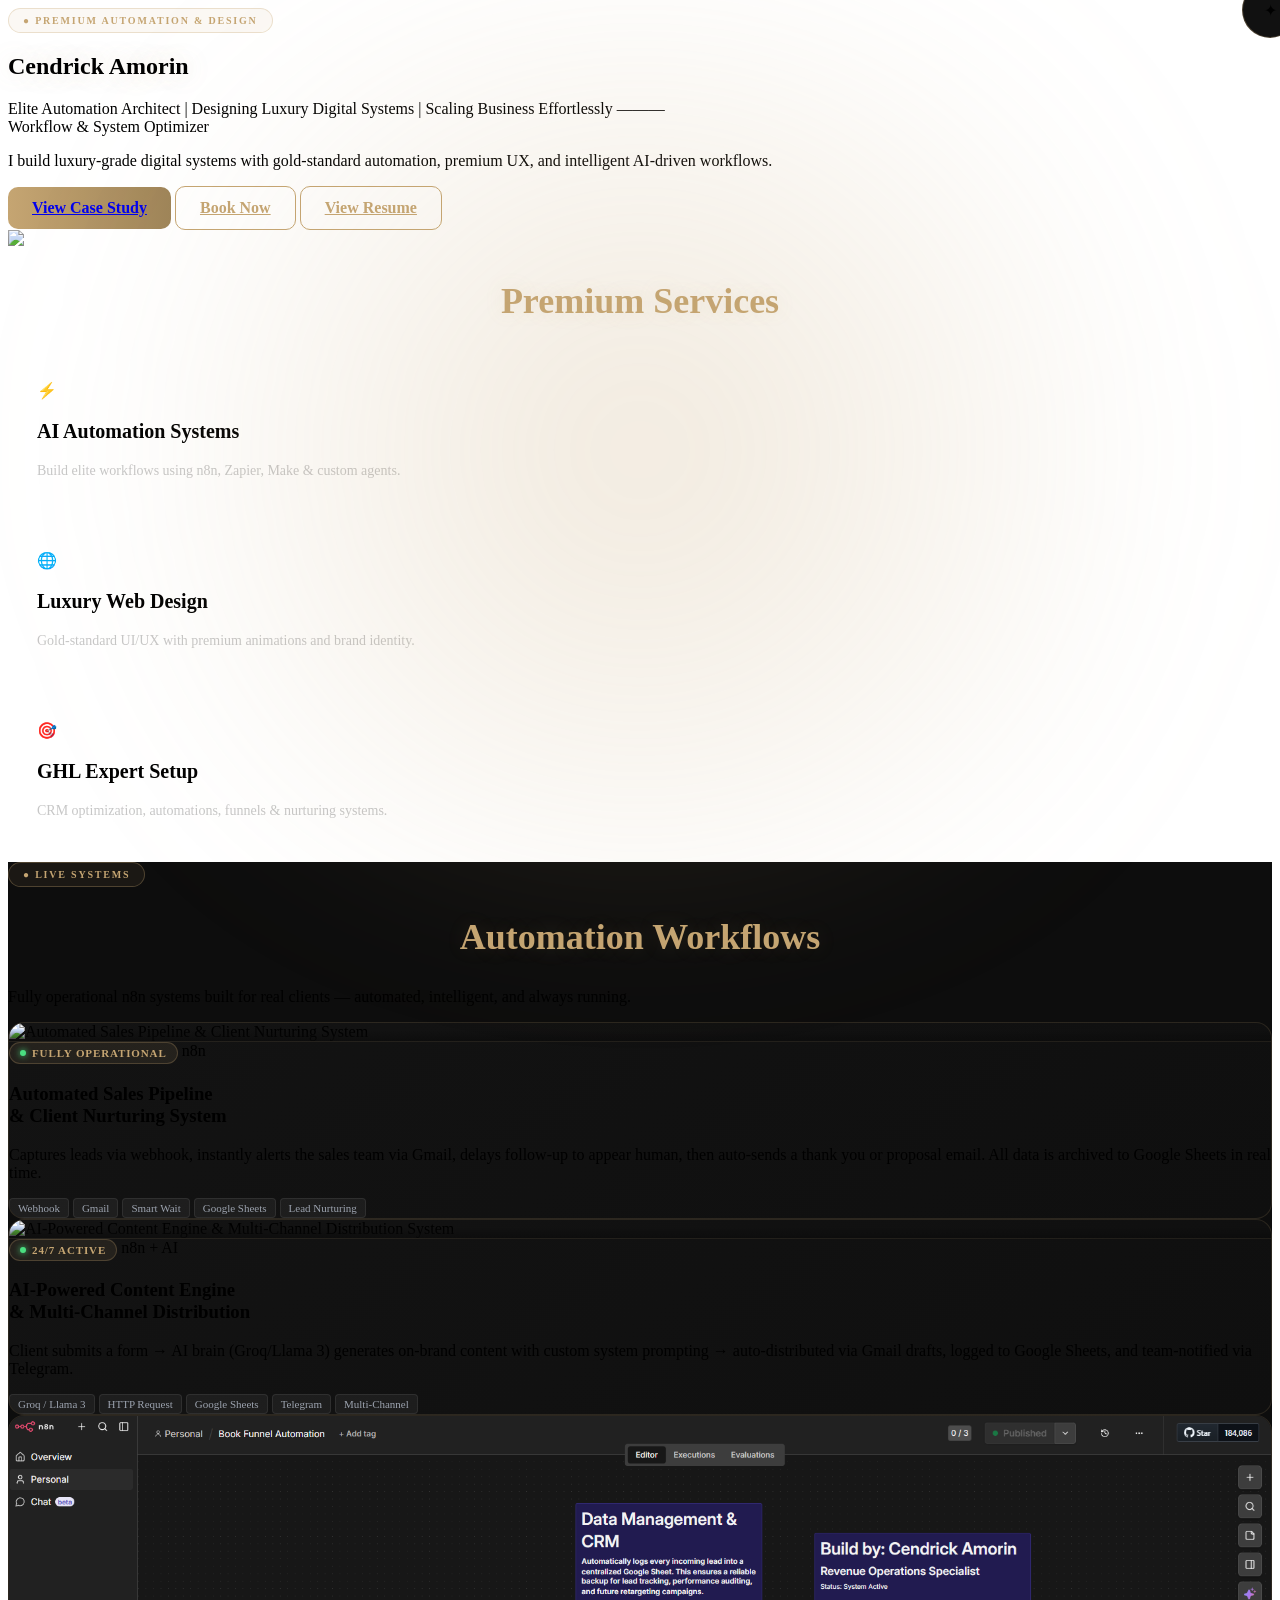
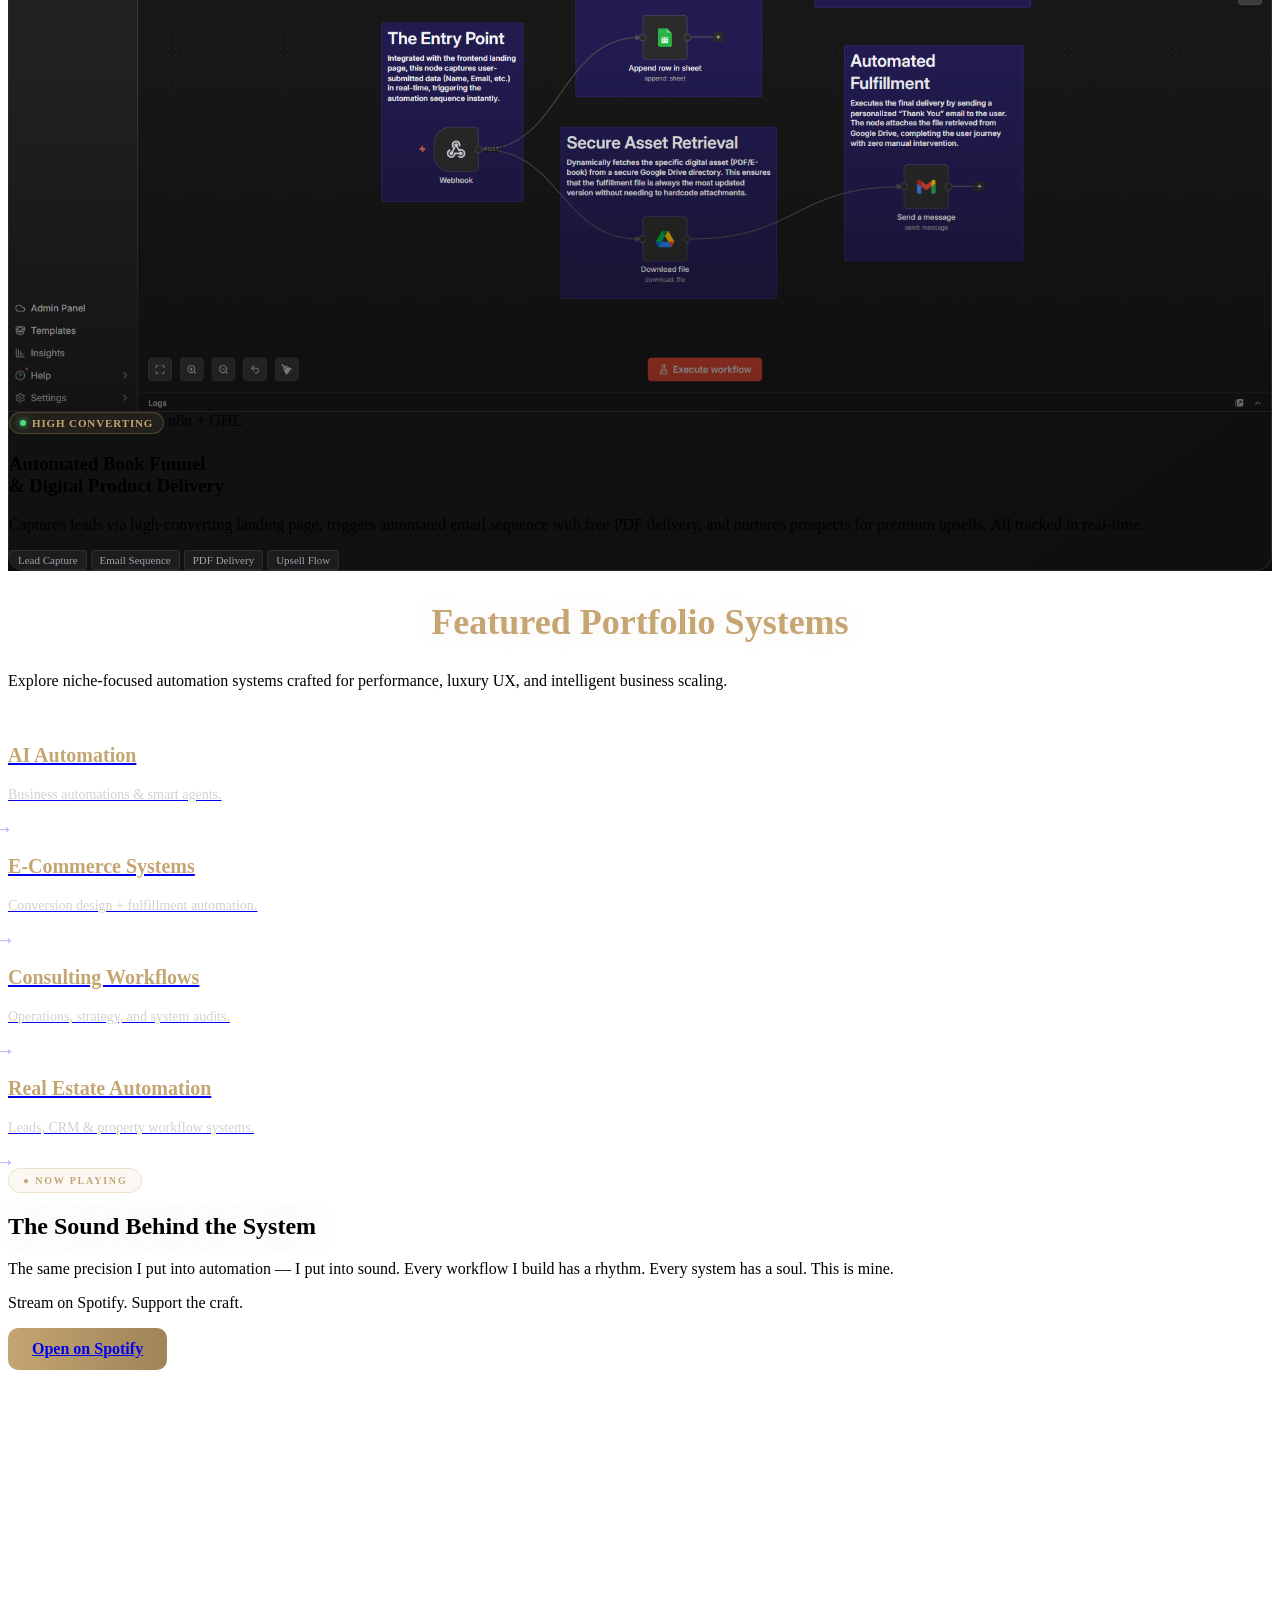
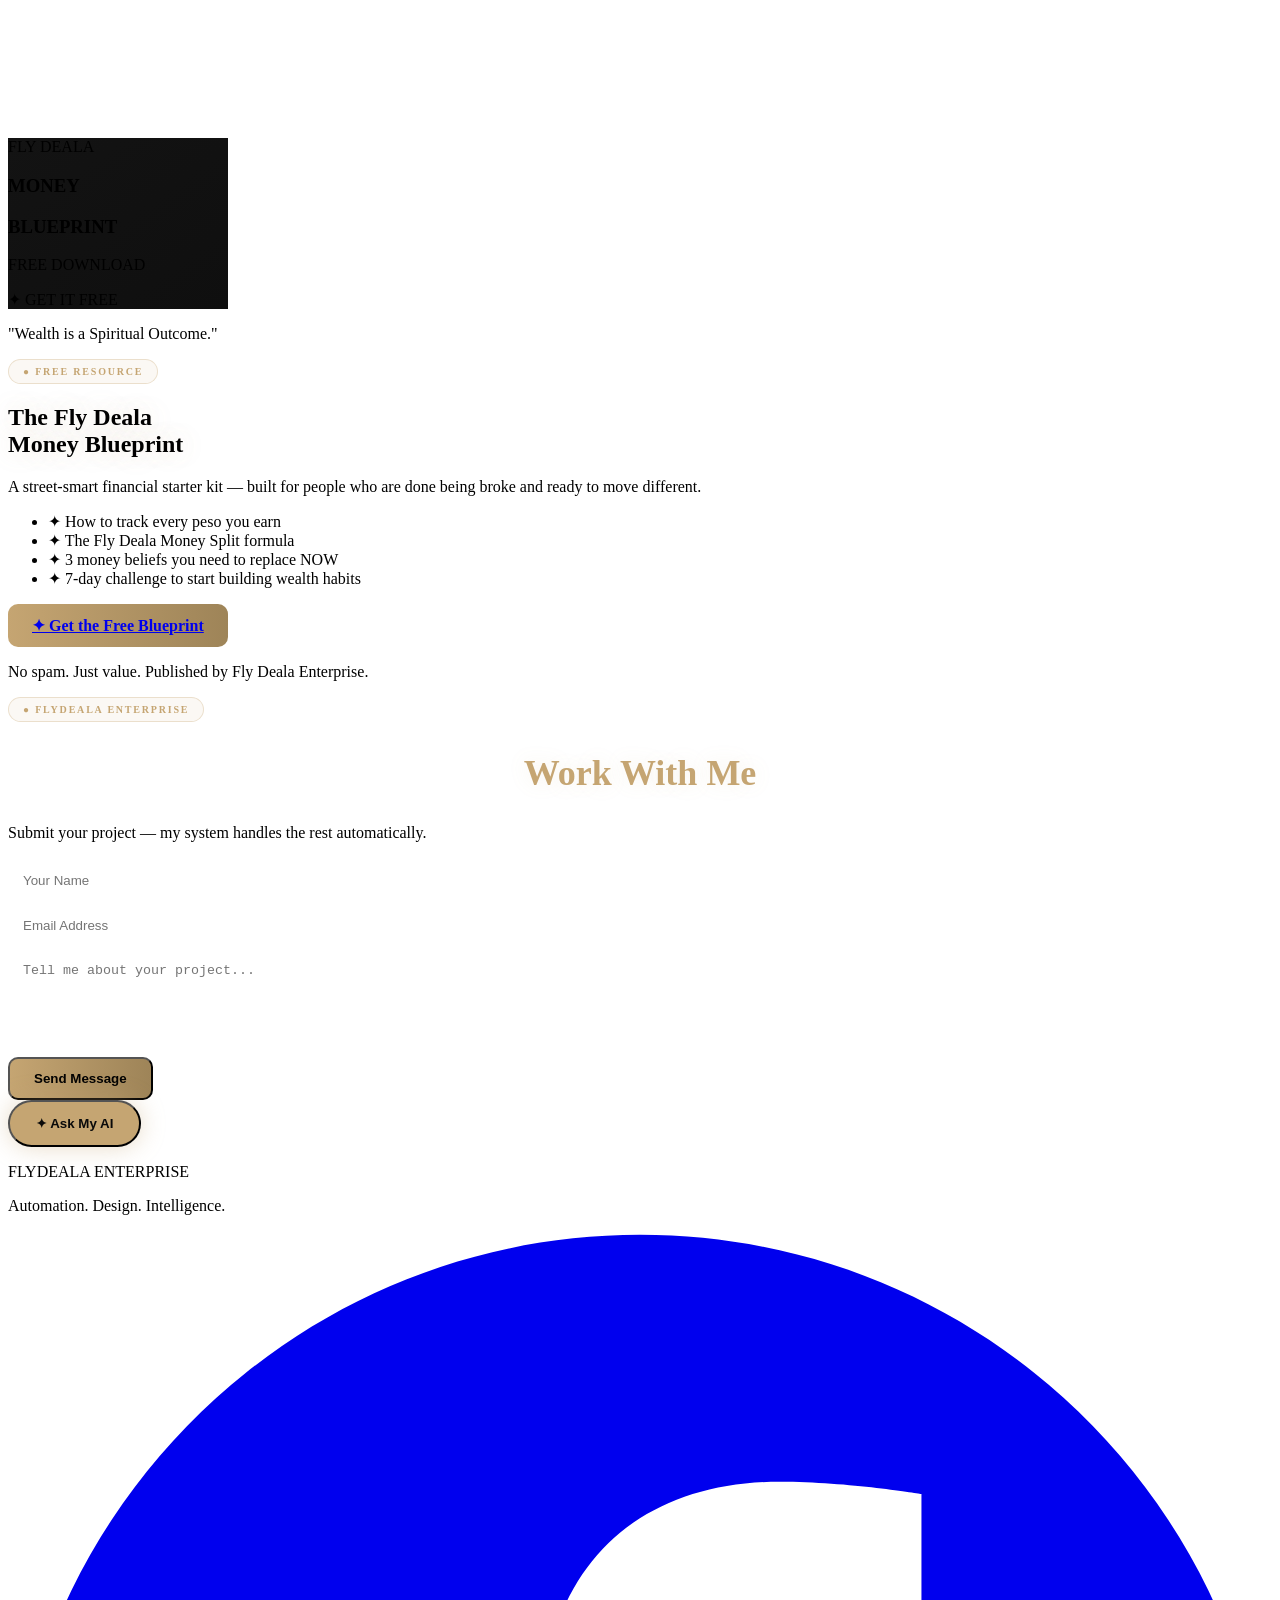
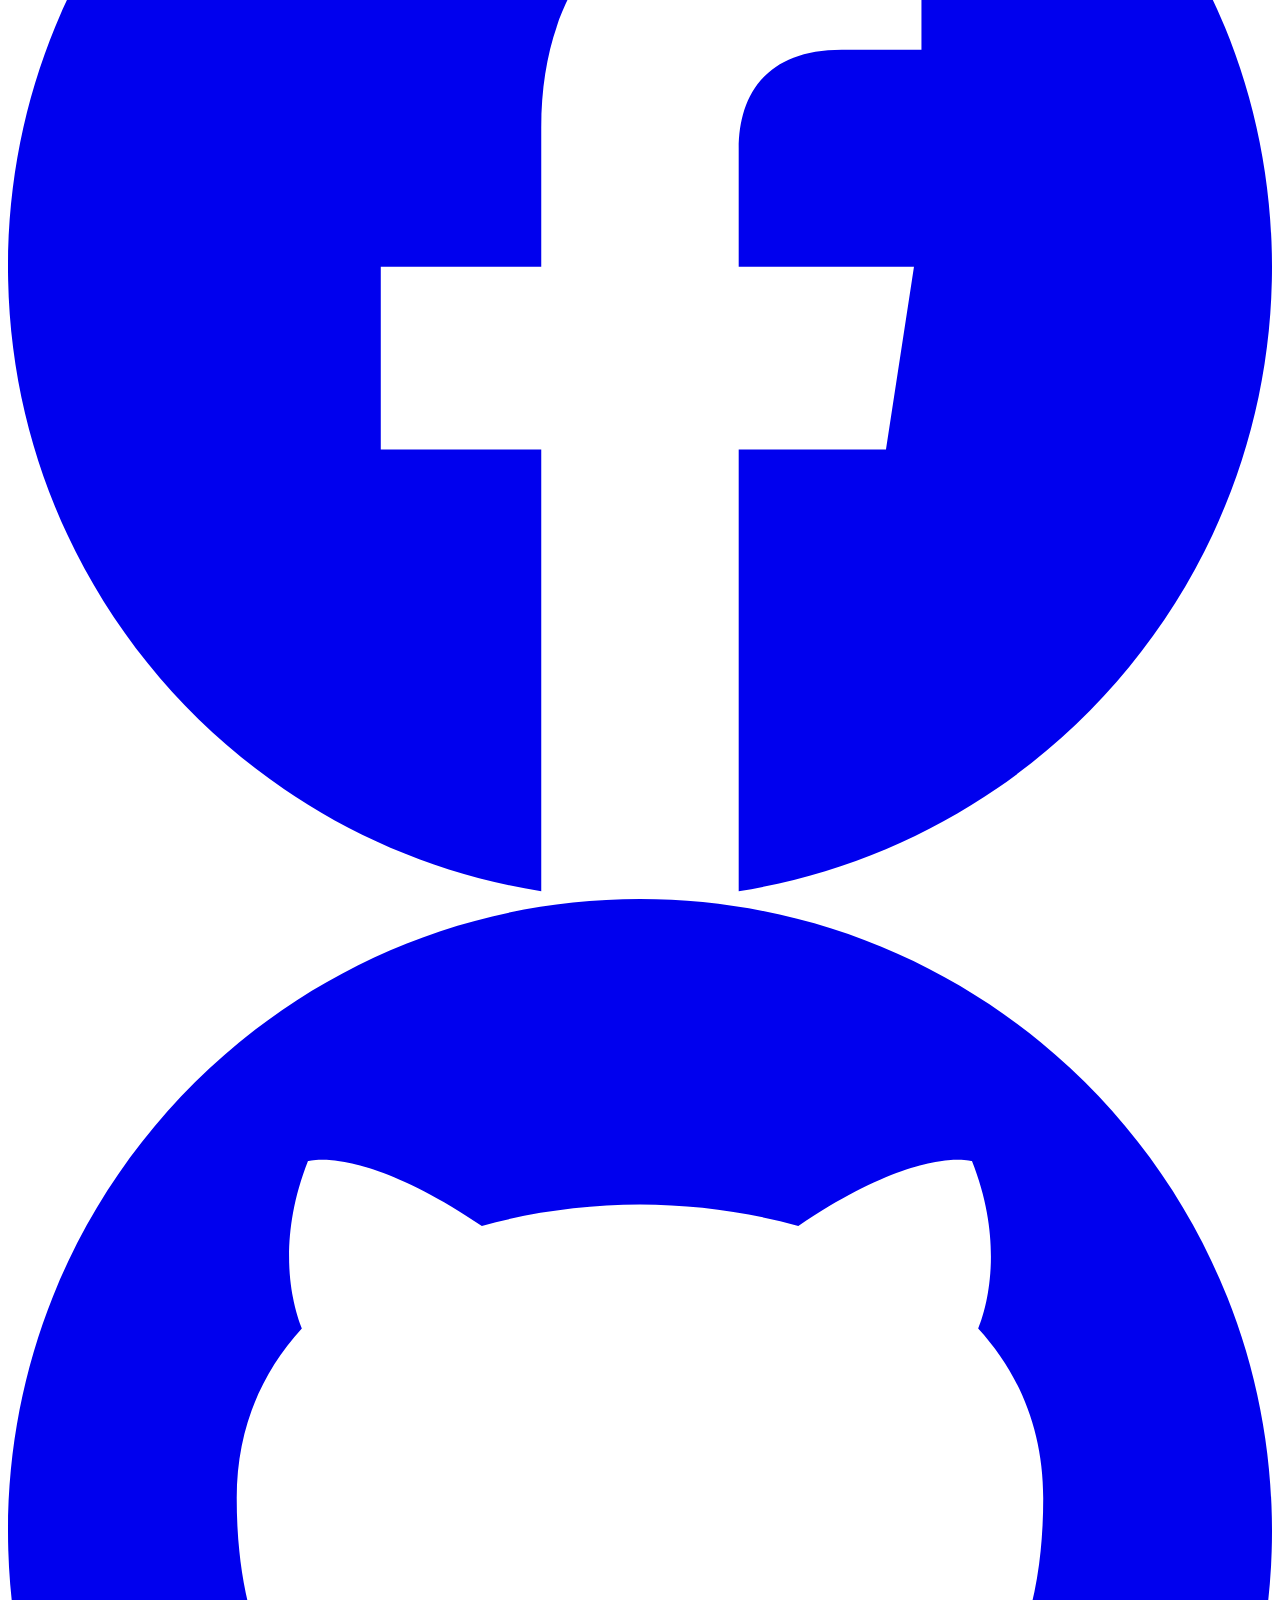
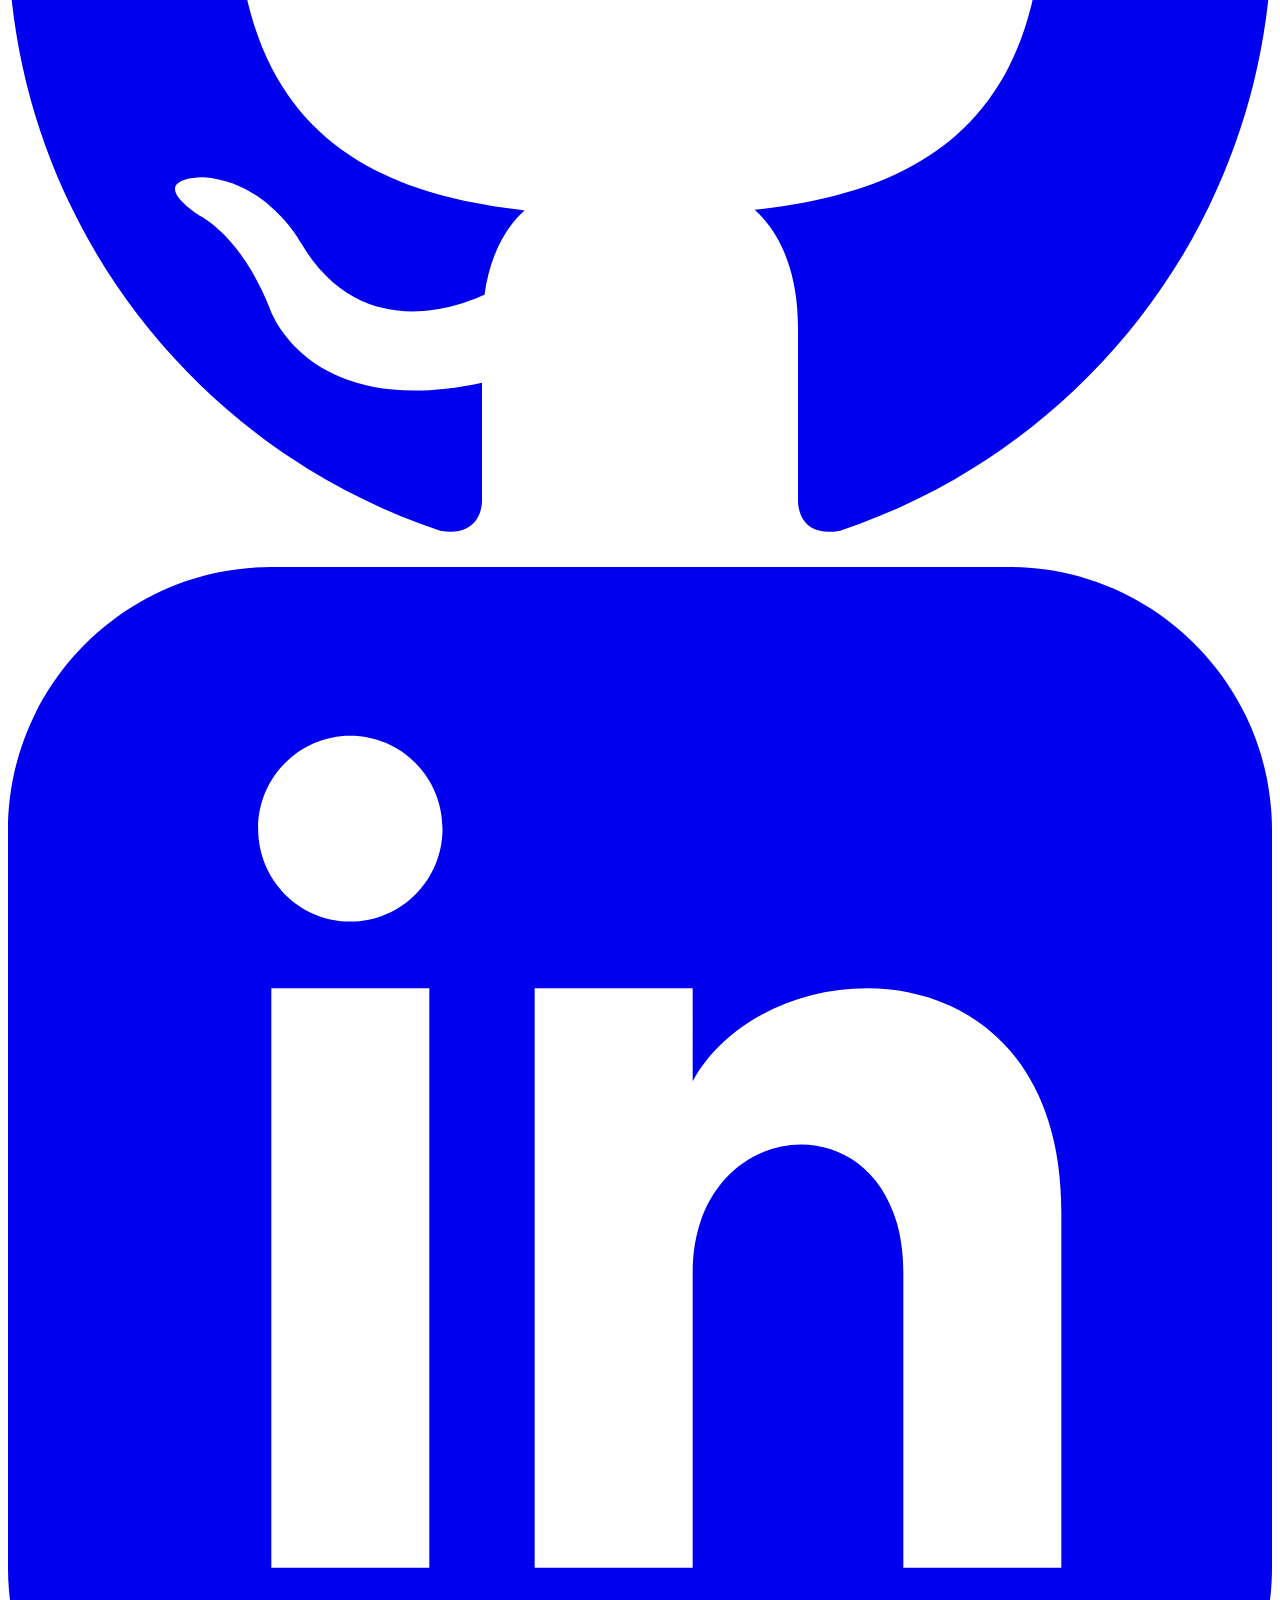
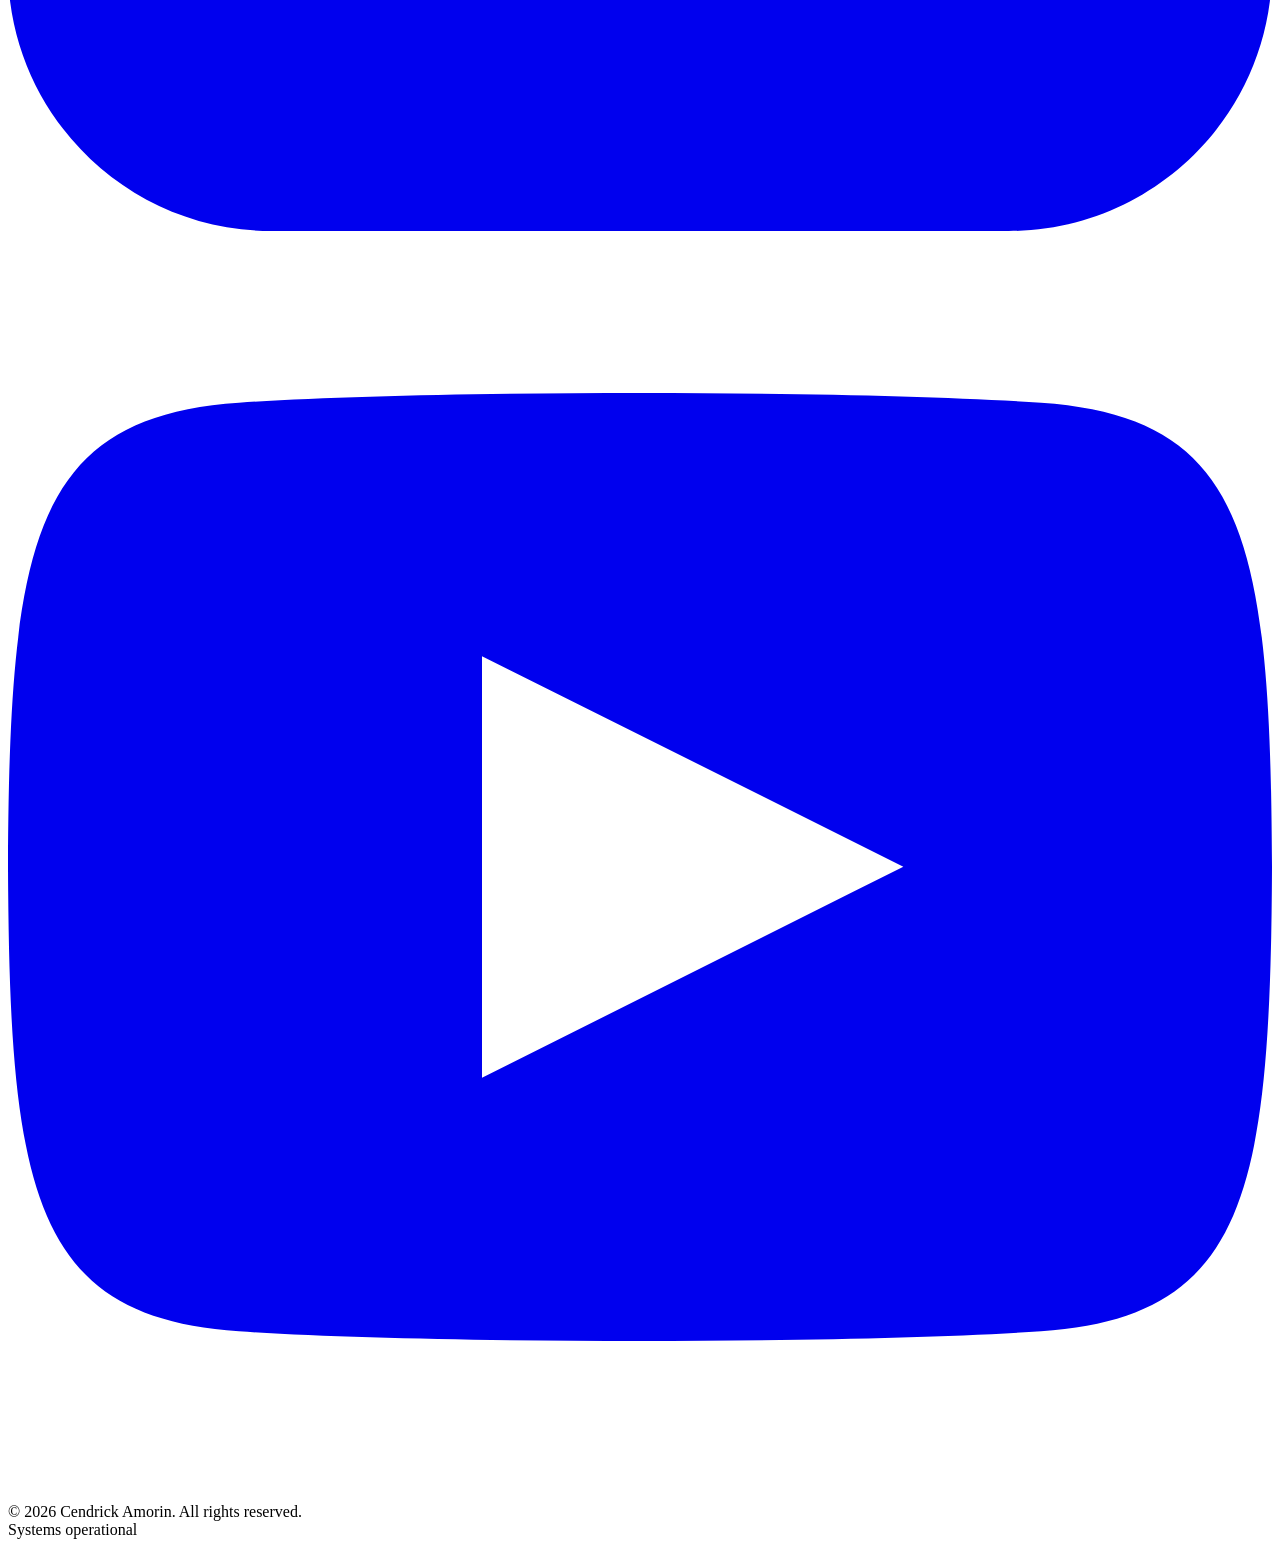
==== commit 651a2ecc: "feat: update hero buttons with case study and book now" ====
--- a/index.html
+++ b/index.html
@@ -141,9 +141,11 @@
                     premium UX, and intelligent AI-driven workflows.
                 </p>
 
-                <div class="flex gap-4 pt-4">
-                    <a href="https://drive.google.com/file/d/1lhcjDtfbUmvS5fPccGjFqgjj2zdY1QEe/view?usp=drive_link"
-                       class="lux-btn" target="_blank">View Portfolio</a>
+                <div class="flex flex-wrap gap-4 pt-4">
+                    <a href="https://drive.google.com/file/d/1eT1Rgk7xD8HYcWeL7dNRc9bZz3kc3o0I/view?usp=drive_link"
+                       class="lux-btn" target="_blank">View Case Study</a>
+                    <a href="#contact-form"
+                       class="lux-btn-outline">Book Now</a>
                     <a href="https://drive.google.com/file/d/1mhiSgLcsa4AG9bRtNTUCKw5_zy4Pt2K2/view?usp=sharing"
                        class="lux-btn-outline" target="_blank">View Resume</a>
                 </div>
@@ -458,7 +460,7 @@
     </section>
 
     <!-- ================= CONTACT FORM ================= -->
-    <section class="py-24 px-6 bg-[#0a0a0a]">
+    <section id="contact-form" class="py-24 px-6 bg-[#0a0a0a]">
         <div class="max-w-3xl mx-auto text-center">
 
             <div class="lux-badge mx-auto mb-6" style="display:inline-block">
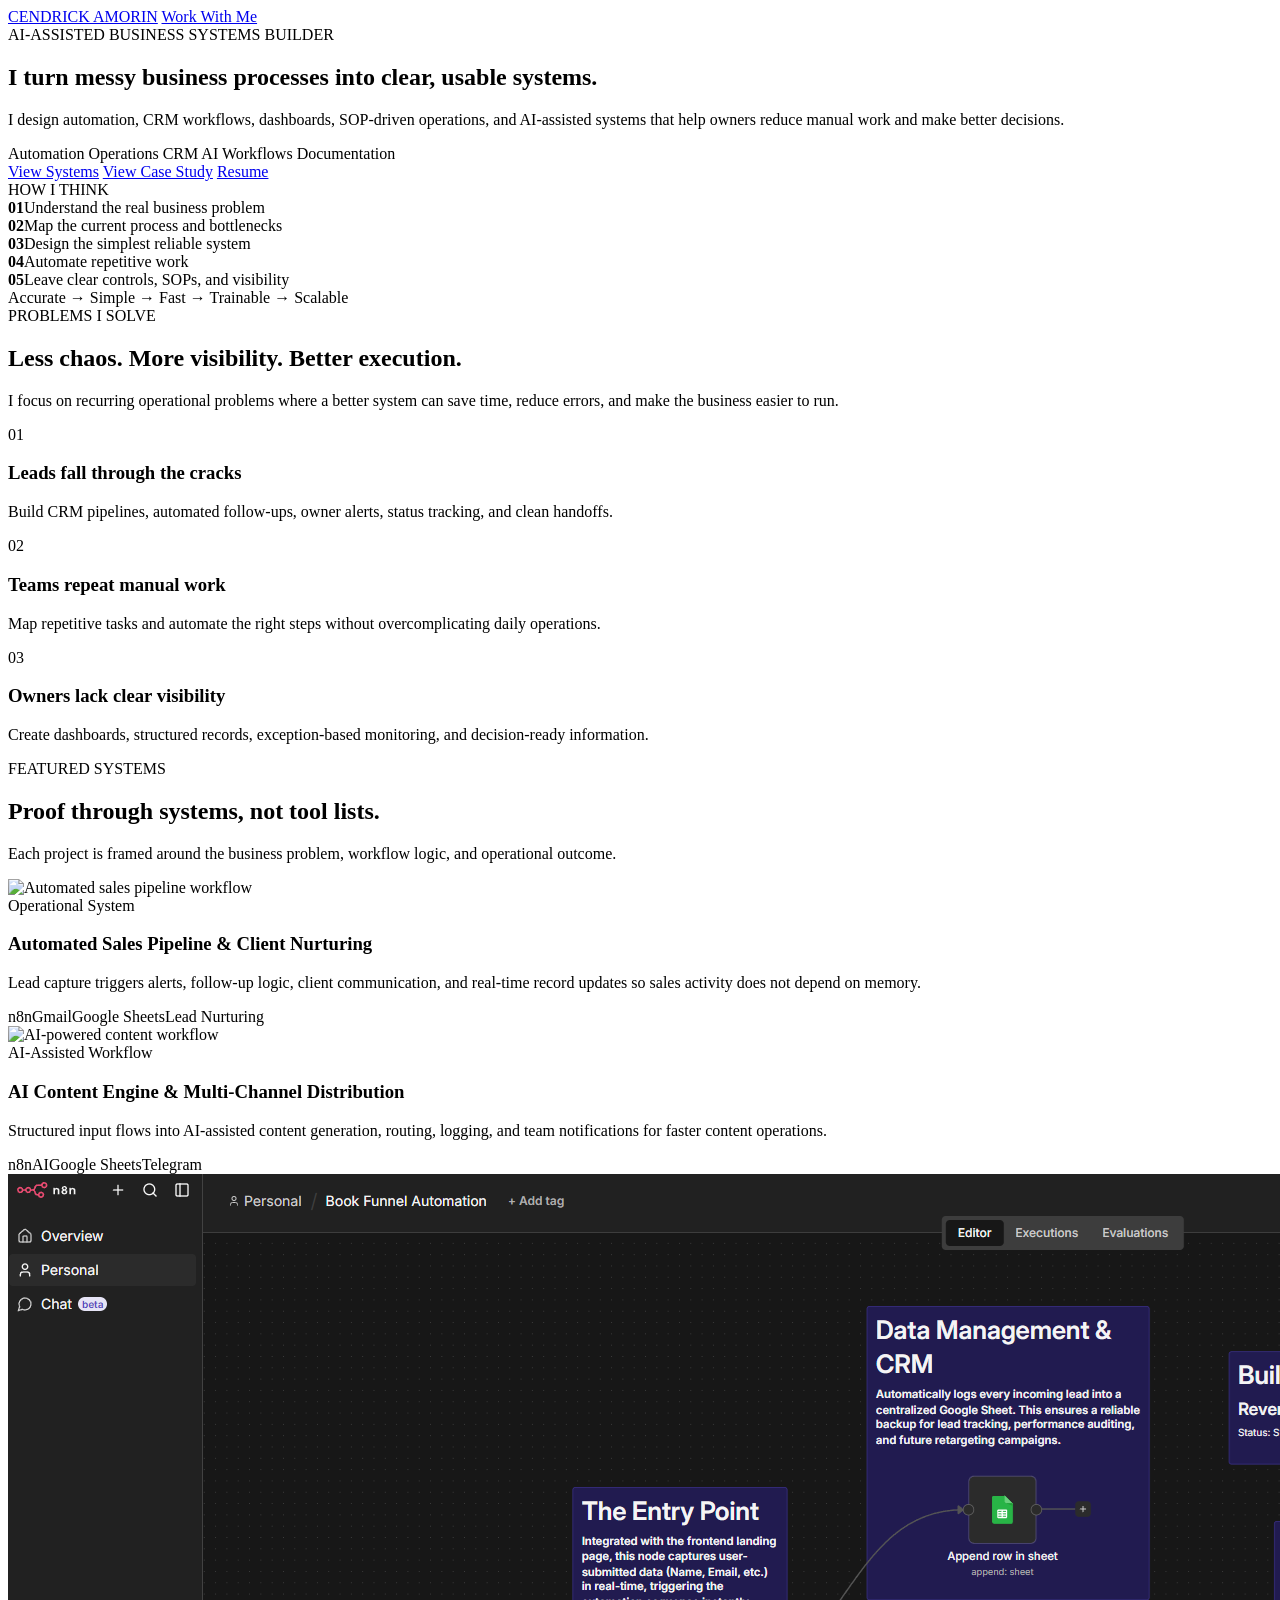
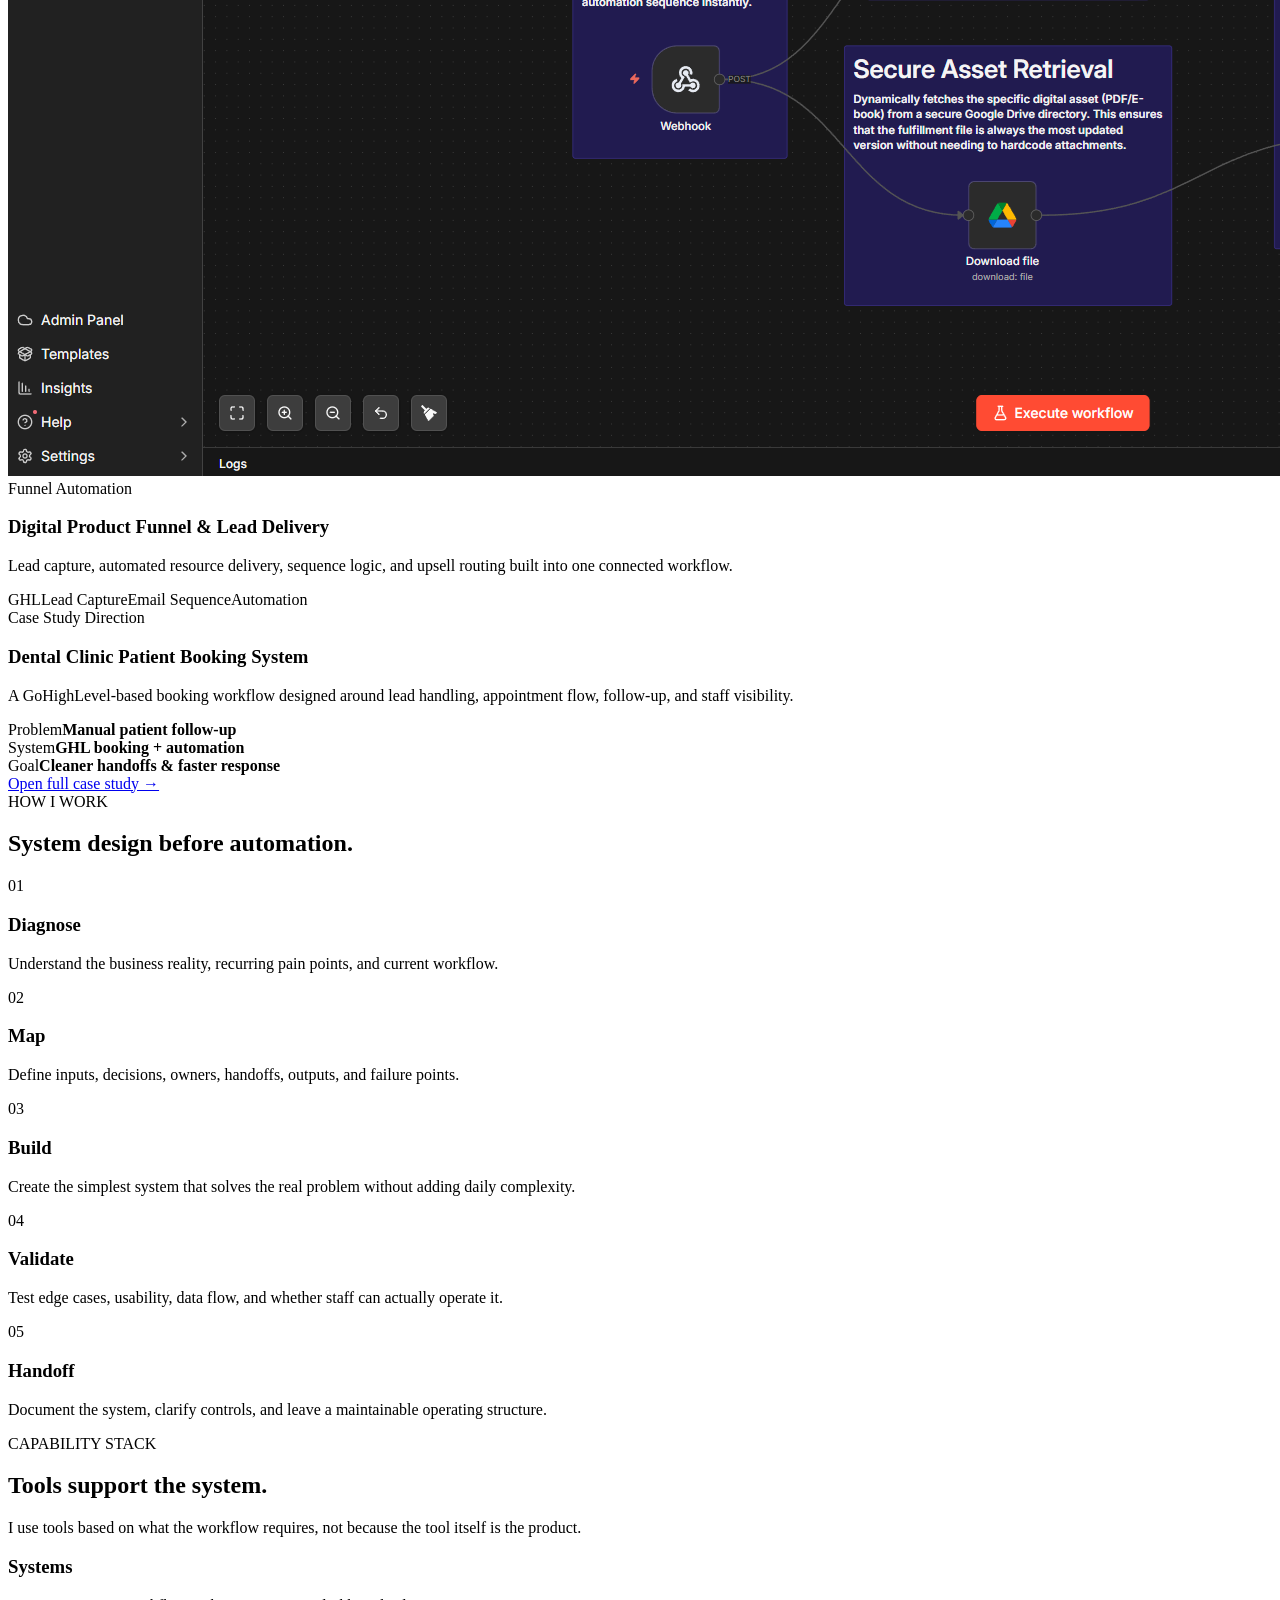
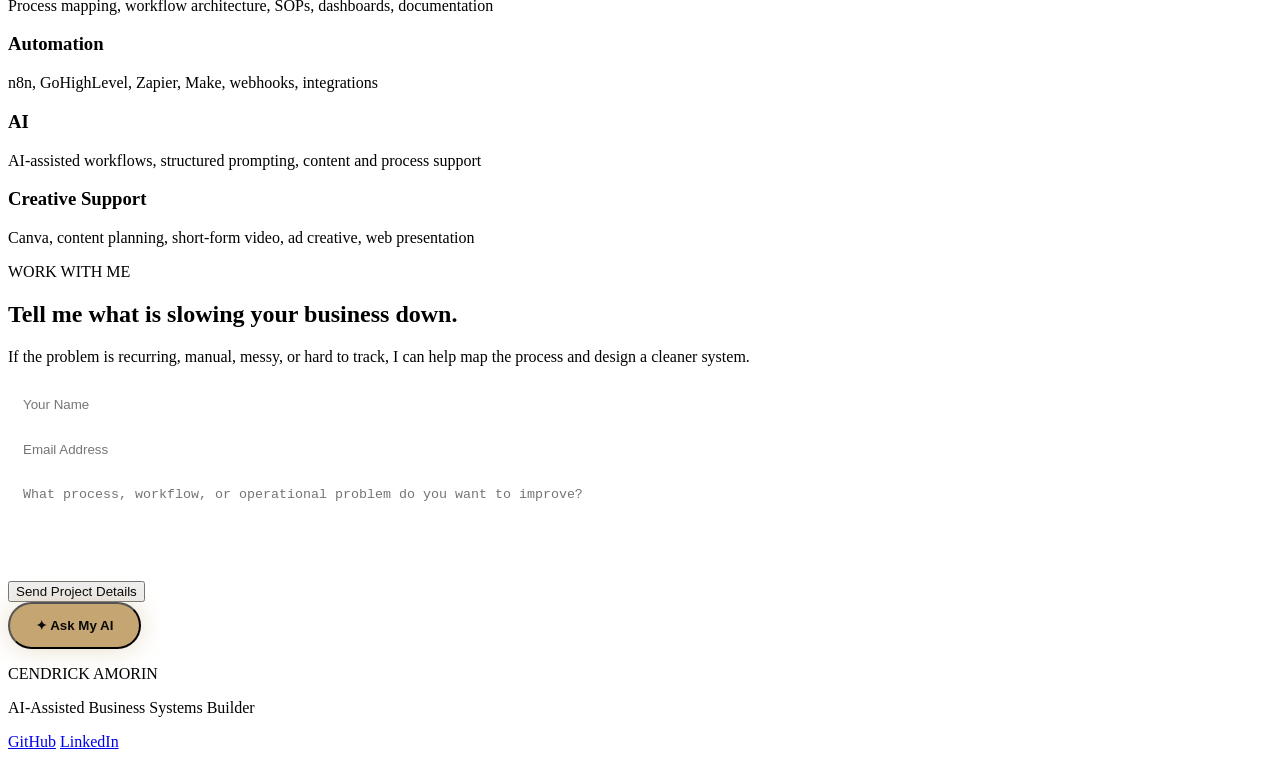
==== commit 1f6f9378: "Redesign portfolio around business systems positioning" ====
--- a/index.html
+++ b/index.html
@@ -1,609 +1,247 @@
 <!DOCTYPE html>
 <html lang="en">
 <head>
-    <meta charset="UTF-8">
-    <meta name="viewport" content="width=device-width, initial-scale=1.0">
-    <title>Cendrick Amorin | Luxury Automation Designer</title>
-
-    <!-- TAILWIND -->
-    <script src="https://cdn.tailwindcss.com"></script>
-
-    <!-- INTER FONT -->
-    <link href="https://fonts.googleapis.com/css2?family=Inter:wght@300;400;600;700;800&display=swap" rel="stylesheet">
-
-    <!-- CUSTOM STYLES -->
-    <link rel="stylesheet" href="style.css">
-
-    <!-- TAILWIND EXT -->
-    <script>
-        tailwind.config = {
-            theme: {
-                extend: {
-                    fontFamily: {
-                        inter: ['Inter', 'sans-serif'],
-                    },
-                    colors: {
-                        gold: '#C5A572',
-                        darkgold: '#9e8458'
-                    }
-                }
-            }
+  <meta charset="UTF-8">
+  <meta name="viewport" content="width=device-width, initial-scale=1.0">
+  <title>Cendrick Amorin | AI-Assisted Business Systems Builder</title>
+  <meta name="description" content="Cendrick Amorin builds practical business systems, automations, CRM workflows, dashboards, and AI-assisted operations for growing teams.">
+  <script src="https://cdn.tailwindcss.com"></script>
+  <link href="https://fonts.googleapis.com/css2?family=Inter:wght@300;400;500;600;700;800&display=swap" rel="stylesheet">
+  <link rel="stylesheet" href="style.css">
+  <script>
+    tailwind.config = {
+      theme: {
+        extend: {
+          fontFamily: { inter: ['Inter','sans-serif'] },
+          colors: { gold: '#C5A572', darkgold: '#9e8458' }
         }
-    </script>
-
-    <style>
-        /* ── Workflow Section ── */
-        .workflow-section {
-            background: #0d0d0d;
-        }
-
-        .workflow-card {
-            background: linear-gradient(145deg, #131313, #0f0f0f);
-            border: 1px solid rgba(197, 165, 114, 0.15);
-            border-radius: 16px;
-            overflow: hidden;
-            transition: border-color 0.3s ease, transform 0.3s ease, box-shadow 0.3s ease;
-        }
-
-        .workflow-card:hover {
-            border-color: rgba(197, 165, 114, 0.45);
-            transform: translateY(-4px);
-            box-shadow: 0 24px 48px rgba(197, 165, 114, 0.08);
-        }
-
-        .workflow-img-wrap {
-            position: relative;
-            overflow: hidden;
-            border-bottom: 1px solid rgba(197, 165, 114, 0.1);
-        }
-
-        .workflow-img-wrap img {
-            width: 100%;
-            display: block;
-            transition: transform 0.5s ease;
-        }
-
-        .workflow-card:hover .workflow-img-wrap img {
-            transform: scale(1.03);
-        }
-
-        .workflow-overlay {
-            position: absolute;
-            inset: 0;
-            background: linear-gradient(to top, rgba(10,10,10,0.6) 0%, transparent 60%);
-            pointer-events: none;
-        }
-
-        .workflow-badge {
-            display: inline-flex;
-            align-items: center;
-            gap: 6px;
-            background: rgba(197, 165, 114, 0.1);
-            border: 1px solid rgba(197, 165, 114, 0.25);
-            color: #C5A572;
-            font-size: 11px;
-            font-weight: 600;
-            letter-spacing: 0.08em;
-            padding: 4px 10px;
-            border-radius: 999px;
-            text-transform: uppercase;
-        }
-
-        .workflow-badge .dot {
-            width: 6px;
-            height: 6px;
-            border-radius: 50%;
-            background: #4ade80;
-            box-shadow: 0 0 6px #4ade80;
-            animation: pulse-dot 2s infinite;
-        }
-
-        @keyframes pulse-dot {
-            0%, 100% { opacity: 1; }
-            50% { opacity: 0.4; }
-        }
-
-        .workflow-tag {
-            display: inline-block;
-            background: rgba(255,255,255,0.05);
-            border: 1px solid rgba(255,255,255,0.08);
-            color: #9ca3af;
-            font-size: 11px;
-            padding: 3px 8px;
-            border-radius: 4px;
-        }
-    </style>
+      }
+    }
+  </script>
 </head>
-
-<body class="bg-[#0a0a0a] text-white font-inter overflow-x-hidden">
-
-    <!-- ================= HERO SECTION ================= -->
-    <section class="min-h-screen flex items-center justify-center px-6 lg:px-24 hero-fade">
-        <div class="max-w-6xl w-full grid md:grid-cols-2 gap-16 items-center">
-
-            <!-- LEFT COLUMN: TEXT + BUTTONS -->
-            <div class="space-y-8">
-                <div class="lux-badge">
-                    ● PREMIUM AUTOMATION & DESIGN
-                </div>
-
-                <h1 class="text-6xl lg:text-7xl font-extrabold tracking-tight leading-[1.1] lux-title">
-                    Cendrick <span class="text-gold">Amorin</span>
-                </h1>
-
-                <p class="text-lg text-gray-300 border-l-2 border-gold pl-4">
-                    Elite Automation Architect | Designing Luxury Digital Systems | Scaling Business Effortlessly ——— <br>
-                    Workflow & System Optimizer
-                </p>
-
-                <p class="text-gray-400 max-w-md leading-relaxed">
-                    I build luxury-grade digital systems with gold-standard automation,
-                    premium UX, and intelligent AI-driven workflows.
-                </p>
-
-                <div class="flex flex-wrap gap-4 pt-4">
-                    <a href="https://drive.google.com/file/d/1eT1Rgk7xD8HYcWeL7dNRc9bZz3kc3o0I/view?usp=drive_link"
-                       class="lux-btn" target="_blank">View Case Study</a>
-                    <a href="#contact-form"
-                       class="lux-btn-outline">Book Now</a>
-                    <a href="https://drive.google.com/file/d/1mhiSgLcsa4AG9bRtNTUCKw5_zy4Pt2K2/view?usp=sharing"
-                       class="lux-btn-outline" target="_blank">View Resume</a>
-                </div>
+<body class="bg-[#090909] text-white font-inter overflow-x-hidden">
+
+<header class="site-nav">
+  <div class="max-w-6xl mx-auto px-6 py-5 flex items-center justify-between gap-6">
+    <a href="#top" class="brand-mark">CENDRICK AMORIN</a>
+    <nav class="hidden md:flex items-center gap-6 text-sm text-gray-400">
+      <a href="#problems">Problems I Solve</a>
+      <a href="#systems">Systems</a>
+      <a href="#process">Process</a>
+      <a href="#contact-form">Contact</a>
+    </nav>
+    <a href="#contact-form" class="nav-cta">Work With Me</a>
+  </div>
+</header>
+
+<main id="top">
+  <section class="hero-section px-6">
+    <div class="max-w-6xl mx-auto grid lg:grid-cols-[1.15fr_.85fr] gap-16 items-center">
+      <div class="space-y-8">
+        <div class="eyebrow">AI-ASSISTED BUSINESS SYSTEMS BUILDER</div>
+        <h1 class="hero-title">
+          I turn messy business processes into
+          <span>clear, usable systems.</span>
+        </h1>
+        <p class="hero-subtitle">
+          I design automation, CRM workflows, dashboards, SOP-driven operations, and AI-assisted systems that help owners reduce manual work and make better decisions.
+        </p>
+        <div class="hero-proof">
+          <span>Automation</span>
+          <span>Operations</span>
+          <span>CRM</span>
+          <span>AI Workflows</span>
+          <span>Documentation</span>
+        </div>
+        <div class="flex flex-wrap gap-4">
+          <a href="#systems" class="primary-btn">View Systems</a>
+          <a href="https://drive.google.com/file/d/1eT1Rgk7xD8HYcWeL7dNRc9bZz3kc3o0I/view?usp=drive_link" target="_blank" class="secondary-btn">View Case Study</a>
+          <a href="https://drive.google.com/file/d/1mhiSgLcsa4AG9bRtNTUCKw5_zy4Pt2K2/view?usp=sharing" target="_blank" class="secondary-btn">Resume</a>
+        </div>
+      </div>
+
+      <div class="hero-panel">
+        <div class="hero-panel-label">HOW I THINK</div>
+        <div class="logic-stack">
+          <div><strong>01</strong><span>Understand the real business problem</span></div>
+          <div><strong>02</strong><span>Map the current process and bottlenecks</span></div>
+          <div><strong>03</strong><span>Design the simplest reliable system</span></div>
+          <div><strong>04</strong><span>Automate repetitive work</span></div>
+          <div><strong>05</strong><span>Leave clear controls, SOPs, and visibility</span></div>
+        </div>
+        <div class="system-principle">Accurate → Simple → Fast → Trainable → Scalable</div>
+      </div>
+    </div>
+  </section>
+
+  <section id="problems" class="section-wrap">
+    <div class="max-w-6xl mx-auto px-6">
+      <div class="section-kicker">PROBLEMS I SOLVE</div>
+      <h2 class="section-title">Less chaos. More visibility. Better execution.</h2>
+      <p class="section-lead">I focus on recurring operational problems where a better system can save time, reduce errors, and make the business easier to run.</p>
+
+      <div class="grid md:grid-cols-3 gap-6 mt-12">
+        <article class="problem-card">
+          <div class="problem-number">01</div>
+          <h3>Leads fall through the cracks</h3>
+          <p>Build CRM pipelines, automated follow-ups, owner alerts, status tracking, and clean handoffs.</p>
+        </article>
+        <article class="problem-card">
+          <div class="problem-number">02</div>
+          <h3>Teams repeat manual work</h3>
+          <p>Map repetitive tasks and automate the right steps without overcomplicating daily operations.</p>
+        </article>
+        <article class="problem-card">
+          <div class="problem-number">03</div>
+          <h3>Owners lack clear visibility</h3>
+          <p>Create dashboards, structured records, exception-based monitoring, and decision-ready information.</p>
+        </article>
+      </div>
+    </div>
+  </section>
+
+  <section id="systems" class="section-wrap section-alt">
+    <div class="max-w-6xl mx-auto px-6">
+      <div class="section-kicker">FEATURED SYSTEMS</div>
+      <h2 class="section-title">Proof through systems, not tool lists.</h2>
+      <p class="section-lead">Each project is framed around the business problem, workflow logic, and operational outcome.</p>
+
+      <div class="grid lg:grid-cols-2 gap-8 mt-12">
+        <article class="system-card">
+          <div class="system-img-wrap"><img src="images/sales-pipeline.png" alt="Automated sales pipeline workflow"></div>
+          <div class="system-card-body">
+            <div class="system-meta"><span class="status-dot"></span> Operational System</div>
+            <h3>Automated Sales Pipeline & Client Nurturing</h3>
+            <p>Lead capture triggers alerts, follow-up logic, client communication, and real-time record updates so sales activity does not depend on memory.</p>
+            <div class="tag-row"><span>n8n</span><span>Gmail</span><span>Google Sheets</span><span>Lead Nurturing</span></div>
+          </div>
+        </article>
+
+        <article class="system-card">
+          <div class="system-img-wrap"><img src="images/content-engine.png" alt="AI-powered content workflow"></div>
+          <div class="system-card-body">
+            <div class="system-meta"><span class="status-dot"></span> AI-Assisted Workflow</div>
+            <h3>AI Content Engine & Multi-Channel Distribution</h3>
+            <p>Structured input flows into AI-assisted content generation, routing, logging, and team notifications for faster content operations.</p>
+            <div class="tag-row"><span>n8n</span><span>AI</span><span>Google Sheets</span><span>Telegram</span></div>
+          </div>
+        </article>
+
+        <article class="system-card">
+          <div class="system-img-wrap"><img src="images/Book Funnel Automation.png" alt="Automated book funnel"></div>
+          <div class="system-card-body">
+            <div class="system-meta"><span class="status-dot"></span> Funnel Automation</div>
+            <h3>Digital Product Funnel & Lead Delivery</h3>
+            <p>Lead capture, automated resource delivery, sequence logic, and upsell routing built into one connected workflow.</p>
+            <div class="tag-row"><span>GHL</span><span>Lead Capture</span><span>Email Sequence</span><span>Automation</span></div>
+          </div>
+        </article>
+
+        <article class="system-card featured-case">
+          <div class="system-card-body">
+            <div class="system-meta"><span class="status-dot"></span> Case Study Direction</div>
+            <h3>Dental Clinic Patient Booking System</h3>
+            <p>A GoHighLevel-based booking workflow designed around lead handling, appointment flow, follow-up, and staff visibility.</p>
+            <div class="case-grid">
+              <div><span>Problem</span><strong>Manual patient follow-up</strong></div>
+              <div><span>System</span><strong>GHL booking + automation</strong></div>
+              <div><span>Goal</span><strong>Cleaner handoffs & faster response</strong></div>
             </div>
-
-            <!-- RIGHT COLUMN: IMAGE -->
-            <div class="relative flex justify-center">
-                <div class="lux-glow"></div>
-                <div class="relative z-10 w-80 h-[460px] overflow-hidden rounded-2xl border border-white/10 shadow-2xl luxe-frame">
-                    <img src="images/profile-pic.jpg" class="w-full h-full object-cover">
-                </div>
-                <div class="lux-orb">
-                    <span class="text-gold text-xl">✦</span>
-                </div>
-            </div>
-
-        </div>
-    </section>
-
-    <!-- ================= SERVICES ================= -->
-    <section class="py-24 px-6 bg-[#0d0d0d]">
-        <div class="max-w-6xl mx-auto">
-            <h2 class="lux-section-title">Premium Services</h2>
-
-            <div class="grid md:grid-cols-3 gap-10 pt-12">
-
-                <div class="lux-service-card">
-                    <div class="text-gold text-4xl mb-4">⚡</div>
-                    <h3 class="lux-service-title">AI Automation Systems</h3>
-                    <p class="lux-service-text">Build elite workflows using n8n, Zapier, Make & custom agents.</p>
-                </div>
-
-                <div class="lux-service-card">
-                    <div class="text-gold text-4xl mb-4">🌐</div>
-                    <h3 class="lux-service-title">Luxury Web Design</h3>
-                    <p class="lux-service-text">Gold-standard UI/UX with premium animations and brand identity.</p>
-                </div>
-
-                <div class="lux-service-card">
-                    <div class="text-gold text-4xl mb-4">🎯</div>
-                    <h3 class="lux-service-title">GHL Expert Setup</h3>
-                    <p class="lux-service-text">CRM optimization, automations, funnels & nurturing systems.</p>
-                </div>
-
-            </div>
-        </div>
-    </section>
-
-    <!-- ================= LIVE WORKFLOW SYSTEMS ================= -->
-    <section class="workflow-section py-24 px-6">
-        <div class="max-w-6xl mx-auto">
-
-            <!-- Header -->
-            <div class="text-center mb-16">
-                <div class="lux-badge mx-auto mb-6" style="display:inline-block">
-                    ● LIVE SYSTEMS
-                </div>
-                <h2 class="lux-section-title">Automation Workflows</h2>
-                <p class="text-gray-400 max-w-xl mx-auto mt-4">
-                    Fully operational n8n systems built for real clients — automated, intelligent, and always running.
-                </p>
-            </div>
-
-            <!-- Workflow Cards -->
-            <div class="grid md:grid-cols-2 gap-10">
-
-                <!-- Card 1: Sales Pipeline -->
-                <div class="workflow-card">
-                    <div class="workflow-img-wrap">
-                        <img src="images/sales-pipeline.png" alt="Automated Sales Pipeline & Client Nurturing System">
-                        <div class="workflow-overlay"></div>
-                    </div>
-                    <div class="p-6 space-y-4">
-                        <div class="flex items-center justify-between">
-                            <span class="workflow-badge"><span class="dot"></span> Fully Operational</span>
-                            <span class="text-gold text-sm font-semibold">n8n</span>
-                        </div>
-                        <h3 class="text-white font-bold text-xl leading-tight">
-                            Automated Sales Pipeline<br>& Client Nurturing System
-                        </h3>
-                        <p class="text-gray-400 text-sm leading-relaxed">
-                            Captures leads via webhook, instantly alerts the sales team via Gmail, 
-                            delays follow-up to appear human, then auto-sends a thank you or proposal email. 
-                            All data is archived to Google Sheets in real time.
-                        </p>
-                        <div class="flex flex-wrap gap-2 pt-1">
-                            <span class="workflow-tag">Webhook</span>
-                            <span class="workflow-tag">Gmail</span>
-                            <span class="workflow-tag">Smart Wait</span>
-                            <span class="workflow-tag">Google Sheets</span>
-                            <span class="workflow-tag">Lead Nurturing</span>
-                        </div>
-                    </div>
-                </div>
-
-                <!-- Card 2: Content Engine -->
-                <div class="workflow-card">
-                    <div class="workflow-img-wrap">
-                        <img src="images/content-engine.png" alt="AI-Powered Content Engine & Multi-Channel Distribution System">
-                        <div class="workflow-overlay"></div>
-                    </div>
-                    <div class="p-6 space-y-4">
-                        <div class="flex items-center justify-between">
-                            <span class="workflow-badge"><span class="dot"></span> 24/7 Active</span>
-                            <span class="text-gold text-sm font-semibold">n8n + AI</span>
-                        </div>
-                        <h3 class="text-white font-bold text-xl leading-tight">
-                            AI-Powered Content Engine<br>& Multi-Channel Distribution
-                        </h3>
-                        <p class="text-gray-400 text-sm leading-relaxed">
-                            Client submits a form → AI brain (Groq/Llama 3) generates on-brand content 
-                            with custom system prompting → auto-distributed via Gmail drafts, 
-                            logged to Google Sheets, and team-notified via Telegram.
-                        </p>
-                        <div class="flex flex-wrap gap-2 pt-1">
-                            <span class="workflow-tag">Groq / Llama 3</span>
-                            <span class="workflow-tag">HTTP Request</span>
-                            <span class="workflow-tag">Google Sheets</span>
-                            <span class="workflow-tag">Telegram</span>
-                            <span class="workflow-tag">Multi-Channel</span>
-                        </div>
-                    </div>
-                </div>
-
-                <!-- Card 3: Book Funnel Automation -->
-                <div class="workflow-card">
-                    <div class="workflow-img-wrap">
-                        <img src="images/Book Funnel Automation.png" alt="Book Funnel Automation & Lead Capture System">
-                        <div class="workflow-overlay"></div>
-                    </div>
-                    <div class="p-6 space-y-4">
-                        <div class="flex items-center justify-between">
-                            <span class="workflow-badge"><span class="dot"></span> High Converting</span>
-                            <span class="text-gold text-sm font-semibold">n8n + GHL</span>
-                        </div>
-                        <h3 class="text-white font-bold text-xl leading-tight">
-                            Automated Book Funnel<br>& Digital Product Delivery
-                        </h3>
-                        <p class="text-gray-400 text-sm leading-relaxed">
-                            Captures leads via high-converting landing page, triggers automated email sequence 
-                            with free PDF delivery, and nurtures prospects for premium upsells. All tracked in real-time.
-                        </p>
-                        <div class="flex flex-wrap gap-2 pt-1">
-                            <span class="workflow-tag">Lead Capture</span>
-                            <span class="workflow-tag">Email Sequence</span>
-                            <span class="workflow-tag">PDF Delivery</span>
-                            <span class="workflow-tag">Upsell Flow</span>
-                        </div>
-                    </div>
-                </div>
-
-            </div>
-        </div>
-    </section>
-
-    <!-- ================= PORTFOLIO HUB SECTION ================= -->
-    <section class="py-24 px-6 bg-[#0a0a0a]">
-        <div class="max-w-7xl mx-auto text-center">
-
-            <h2 class="lux-section-title mb-4">Featured Portfolio Systems</h2>
-            <p class="text-gray-400 max-w-2xl mx-auto">
-                Explore niche-focused automation systems crafted for performance,
-                luxury UX, and intelligent business scaling.
-            </p>
-
-            <div class="grid md:grid-cols-2 lg:grid-cols-4 gap-10 pt-16">
-
-                <a href="https://n8n-flydeala.github.io/AI-Portfolio/" target="_blank" class="lux-portfolio-card group">
-                    <h3 class="lux-portfolio-title">AI Automation</h3>
-                    <p class="lux-portfolio-text">Business automations & smart agents.</p>
-                    <span class="lux-portfolio-arrow">→</span>
-                </a>
-
-                <a href="https://n8n-flydeala.github.io/ecom-portfolio/" target="_blank" class="lux-portfolio-card group">
-                    <h3 class="lux-portfolio-title">E-Commerce Systems</h3>
-                    <p class="lux-portfolio-text">Conversion design + fulfillment automation.</p>
-                    <span class="lux-portfolio-arrow">→</span>
-                </a>
-
-                <a href="https://n8n-flydeala.github.io/consulting-portfolio/" target="_blank" class="lux-portfolio-card group">
-                    <h3 class="lux-portfolio-title">Consulting Workflows</h3>
-                    <p class="lux-portfolio-text">Operations, strategy, and system audits.</p>
-                    <span class="lux-portfolio-arrow">→</span>
-                </a>
-
-                <a href="https://n8n-flydeala.github.io/realestate-portfolio/" target="_blank" class="lux-portfolio-card group">
-                    <h3 class="lux-portfolio-title">Real Estate Automation</h3>
-                    <p class="lux-portfolio-text">Leads, CRM & property workflow systems.</p>
-                    <span class="lux-portfolio-arrow">→</span>
-                </a>
-
-            </div>
-        </div>
-    </section>
-
-    <!-- ================= MUSIC SECTION ================= -->
-    <section class="py-24 px-6 bg-[#0d0d0d]">
-        <div class="max-w-6xl mx-auto">
-
-            <div class="grid md:grid-cols-2 gap-16 items-center">
-
-                <!-- LEFT: Text -->
-                <div class="space-y-6">
-                    <div class="lux-badge" style="display:inline-block">
-                        ● NOW PLAYING
-                    </div>
-                    <h2 class="text-4xl lg:text-5xl font-extrabold tracking-tight leading-tight lux-title">
-                        The Sound Behind <span class="text-gold">the System</span>
-                    </h2>
-                    <p class="text-gray-400 leading-relaxed">
-                        The same precision I put into automation — I put into sound.
-                        Every workflow I build has a rhythm. Every system has a soul.
-                        This is mine.
-                    </p>
-                    <p class="text-gray-500 text-sm border-l-2 border-gold/40 pl-4 italic">
-                        Stream on Spotify. Support the craft.
-                    </p>
-                    <a href="https://open.spotify.com/album/5ZtQQ4GxXFewPn8zkOLyme"
-                       target="_blank"
-                       class="lux-btn inline-block mt-2">
-                       Open on Spotify
-                    </a>
-                </div>
-
-                <!-- RIGHT: Spotify Embed -->
-                <div class="rounded-2xl overflow-hidden border border-gold/10 shadow-2xl">
-                    <iframe
-                        src="https://open.spotify.com/embed/album/5ZtQQ4GxXFewPn8zkOLyme?utm_source=generator&theme=0"
-                        width="100%"
-                        height="352"
-                        frameBorder="0"
-                        allow="autoplay; clipboard-write; encrypted-media; fullscreen; picture-in-picture"
-                        loading="lazy"
-                        style="display:block;">
-                    </iframe>
-                </div>
-
-            </div>
-        </div>
-    </section>
-
-    <!-- ================= FREE BLUEPRINT SECTION ================= -->
-    <section class="py-24 px-6 bg-[#0d0d0d]">
-        <div class="max-w-6xl mx-auto">
-            <div class="grid md:grid-cols-2 gap-16 items-center">
-
-                <!-- LEFT: Book Mockup -->
-                <div class="flex flex-col items-center gap-6">
-                    <div class="relative">
-                        <div class="absolute inset-0 blur-3xl opacity-20 rounded-2xl" style="background: #C5A572;"></div>
-                        <div class="relative border border-gold/30 rounded-2xl p-10 text-center space-y-4" style="background: linear-gradient(145deg, #131313, #0f0f0f); width: 220px;">
-                            <div class="absolute inset-3 border border-gold/10 rounded-xl pointer-events-none"></div>
-                            <p class="text-gold font-bold tracking-widest text-xs">FLY DEALA</p>
-                            <h3 class="text-4xl font-extrabold text-gold leading-tight">MONEY</h3>
-                            <h3 class="text-2xl font-extrabold text-white leading-tight">BLUEPRINT</h3>
-                            <div class="w-16 h-px bg-gold/40 mx-auto"></div>
-                            <p class="text-gray-500 text-xs tracking-widest">FREE DOWNLOAD</p>
-                            <div class="inline-block bg-gold text-black text-xs font-bold px-4 py-1.5 rounded-full tracking-wide">
-                                ✦ GET IT FREE
-                            </div>
-                        </div>
-                    </div>
-                    <p class="text-gray-600 text-xs italic text-center">"Wealth is a Spiritual Outcome."</p>
-                </div>
-
-                <!-- RIGHT: Text + CTA -->
-                <div class="space-y-6">
-                    <div class="lux-badge" style="display:inline-block">
-                        ● FREE RESOURCE
-                    </div>
-
-                    <h2 class="text-4xl lg:text-5xl font-extrabold tracking-tight leading-tight lux-title">
-                        The <span class="text-gold">Fly Deala</span><br>Money Blueprint
-                    </h2>
-
-                    <p class="text-gray-400 leading-relaxed">
-                        A street-smart financial starter kit — built for people who are done being broke and ready to move different.
-                    </p>
-
-                    <ul class="space-y-3">
-                        <li class="flex items-start gap-3 text-gray-300 text-sm">
-                            <span class="text-gold mt-0.5">✦</span>
-                            How to track every peso you earn
-                        </li>
-                        <li class="flex items-start gap-3 text-gray-300 text-sm">
-                            <span class="text-gold mt-0.5">✦</span>
-                            The Fly Deala Money Split formula
-                        </li>
-                        <li class="flex items-start gap-3 text-gray-300 text-sm">
-                            <span class="text-gold mt-0.5">✦</span>
-                            3 money beliefs you need to replace NOW
-                        </li>
-                        <li class="flex items-start gap-3 text-gray-300 text-sm">
-                            <span class="text-gold mt-0.5">✦</span>
-                            7-day challenge to start building wealth habits
-                        </li>
-                    </ul>
-
-                    <a href="https://grrrt-funnel.netlify.app/"
-                       target="_blank"
-                       class="lux-btn inline-block mt-2">
-                        ✦ Get the Free Blueprint
-                    </a>
-
-                    <p class="text-gray-600 text-xs">
-                        No spam. Just value. Published by Fly Deala Enterprise.
-                    </p>
-                </div>
-
-            </div>
-        </div>
-    </section>
-
-    <!-- ================= CONTACT FORM ================= -->
-    <section id="contact-form" class="py-24 px-6 bg-[#0a0a0a]">
-        <div class="max-w-3xl mx-auto text-center">
-
-            <div class="lux-badge mx-auto mb-6" style="display:inline-block">
-                ● FLYDEALA ENTERPRISE
-            </div>
-
-            <h2 class="lux-section-title">Work With Me</h2>
-            <p class="text-gray-400 mt-4 mb-12">
-                Submit your project — my system handles the rest automatically.
-            </p>
-
-            <!-- Success State -->
-            <div id="form-success" class="hidden py-16 space-y-4">
-                <div class="text-gold text-5xl mb-4">✦</div>
-                <h3 class="text-2xl font-bold text-white">Message Received!</h3>
-                <p class="text-gray-400">You will hear from me shortly. My automation is already working. 🤖</p>
-            </div>
-
-            <!-- Error State -->
-            <div id="form-error" class="hidden mb-6 p-4 rounded-xl border border-red-500/30 bg-red-500/10 text-red-400 text-sm">
-                Something went wrong. Please try again or reach out directly.
-            </div>
-
-            <!-- Form -->
-            <form id="workWithMeForm" class="space-y-6">
-                <input type="text" name="name" placeholder="Your Name" class="lux-input" required>
-                <input type="email" name="email" placeholder="Email Address" class="lux-input" required>
-                <textarea name="message" placeholder="Tell me about your project..." rows="5" class="lux-input" required></textarea>
-                <button type="submit" id="submit-btn" class="lux-btn w-full">
-                    <span id="btn-text">Send Message</span>
-                    <span id="btn-loading" class="hidden">Sending...</span>
-                </button>
-            </form>
-
-        </div>
-    </section>
-
-    <script src="script.js"></script>
-
-    <script>
-        document.getElementById("workWithMeForm").addEventListener("submit", async function(e) {
-            e.preventDefault();
-            const btn = document.getElementById("submit-btn");
-            const btnText = document.getElementById("btn-text");
-            const btnLoading = document.getElementById("btn-loading");
-            const errorDiv = document.getElementById("form-error");
-            const successDiv = document.getElementById("form-success");
-            const form = document.getElementById("workWithMeForm");
-
-            const name = this.name.value.trim();
-            const email = this.email.value.trim();
-            const message = this.message.value.trim();
-
-            btn.disabled = true;
-            btnText.classList.add("hidden");
-            btnLoading.classList.remove("hidden");
-            errorDiv.classList.add("hidden");
-
-            try {
-                const response = await fetch("https://flydeala.app.n8n.cloud/webhook/efc5cc4a-63c8-4386-a512-38f216236821", {
-                    method: "POST",
-                    headers: { "Content-Type": "application/json" },
-                    body: JSON.stringify({ name, email, message })
-                });
-                if (response.ok) {
-                    form.classList.add("hidden");
-                    successDiv.classList.remove("hidden");
-                } else {
-                    throw new Error("Server error");
-                }
-            } catch (err) {
-                errorDiv.classList.remove("hidden");
-                btn.disabled = false;
-                btnText.classList.remove("hidden");
-                btnLoading.classList.add("hidden");
-            }
-        });
-    </script>
-
-    <!-- AI CHAT WIDGET -->
-    <div id="chat-container" class="hidden fixed bottom-24 right-8 w-80 md:w-96 bg-[#111] border border-gold/30 rounded-2xl shadow-2xl z-[60] flex flex-col overflow-hidden">
-        <div class="bg-gold/10 p-4 border-b border-gold/20 flex justify-between items-center">
-            <span class="font-bold text-gold tracking-wide">✦ FLY AI AGENT</span>
-            <button id="close-chat" class="text-gray-400 hover:text-white text-lg leading-none">✕</button>
-        </div>
-        <div id="chat-messages" class="h-80 overflow-y-auto p-4 space-y-2 text-sm">
-            <div class="bg-gray-800 p-3 mr-auto max-w-[85%] rounded-lg text-gray-200">
-                Hi! I'm Cendrick's AI. How can I help you today?
-            </div>
-        </div>
-        <div class="p-3 border-t border-gold/20 bg-black/50 flex gap-2">
-            <input type="text" id="user-input" placeholder="Ask anything..."
-                class="flex-1 bg-transparent border border-white/10 rounded-md px-3 py-2 text-sm focus:outline-none focus:border-gold">
-            <button id="send-btn" class="bg-gold hover:bg-darkgold text-black px-4 py-2 rounded-md font-bold text-xs transition">SEND</button>
-        </div>
-    </div>
-
-    <div class="fixed bottom-10 right-10 z-50">
-        <button class="lux-float-btn" id="custom-ask-btn">
-            ✦ Ask My AI
+            <a href="https://drive.google.com/file/d/1eT1Rgk7xD8HYcWeL7dNRc9bZz3kc3o0I/view?usp=drive_link" target="_blank" class="text-link">Open full case study →</a>
+          </div>
+        </article>
+      </div>
+    </div>
+  </section>
+
+  <section id="process" class="section-wrap">
+    <div class="max-w-6xl mx-auto px-6">
+      <div class="section-kicker">HOW I WORK</div>
+      <h2 class="section-title">System design before automation.</h2>
+      <div class="process-line mt-12">
+        <div><span>01</span><h3>Diagnose</h3><p>Understand the business reality, recurring pain points, and current workflow.</p></div>
+        <div><span>02</span><h3>Map</h3><p>Define inputs, decisions, owners, handoffs, outputs, and failure points.</p></div>
+        <div><span>03</span><h3>Build</h3><p>Create the simplest system that solves the real problem without adding daily complexity.</p></div>
+        <div><span>04</span><h3>Validate</h3><p>Test edge cases, usability, data flow, and whether staff can actually operate it.</p></div>
+        <div><span>05</span><h3>Handoff</h3><p>Document the system, clarify controls, and leave a maintainable operating structure.</p></div>
+      </div>
+    </div>
+  </section>
+
+  <section class="section-wrap section-alt">
+    <div class="max-w-6xl mx-auto px-6 grid lg:grid-cols-[.8fr_1.2fr] gap-12">
+      <div>
+        <div class="section-kicker">CAPABILITY STACK</div>
+        <h2 class="section-title text-left">Tools support the system.</h2>
+        <p class="section-lead text-left">I use tools based on what the workflow requires, not because the tool itself is the product.</p>
+      </div>
+      <div class="capability-grid">
+        <div><h3>Systems</h3><p>Process mapping, workflow architecture, SOPs, dashboards, documentation</p></div>
+        <div><h3>Automation</h3><p>n8n, GoHighLevel, Zapier, Make, webhooks, integrations</p></div>
+        <div><h3>AI</h3><p>AI-assisted workflows, structured prompting, content and process support</p></div>
+        <div><h3>Creative Support</h3><p>Canva, content planning, short-form video, ad creative, web presentation</p></div>
+      </div>
+    </div>
+  </section>
+
+  <section id="contact-form" class="section-wrap">
+    <div class="max-w-3xl mx-auto px-6">
+      <div class="text-center">
+        <div class="section-kicker">WORK WITH ME</div>
+        <h2 class="section-title">Tell me what is slowing your business down.</h2>
+        <p class="section-lead">If the problem is recurring, manual, messy, or hard to track, I can help map the process and design a cleaner system.</p>
+      </div>
+
+      <div id="form-success" class="hidden form-state">
+        <h3>Message received.</h3>
+        <p>I’ll review your project details and get back to you.</p>
+      </div>
+      <div id="form-error" class="hidden form-error">Something went wrong. Please try again.</div>
+
+      <form id="workWithMeForm" class="contact-form mt-10">
+        <input type="text" name="name" placeholder="Your Name" class="lux-input" required>
+        <input type="email" name="email" placeholder="Email Address" class="lux-input" required>
+        <textarea name="message" placeholder="What process, workflow, or operational problem do you want to improve?" rows="5" class="lux-input" required></textarea>
+        <button type="submit" id="submit-btn" class="primary-btn w-full">
+          <span id="btn-text">Send Project Details</span>
+          <span id="btn-loading" class="hidden">Sending...</span>
         </button>
-    </div>
-
-    <!-- ================= FOOTER ================= -->
-    <footer class="border-t border-white/5 py-12 px-6 bg-[#0a0a0a]">
-        <div class="max-w-6xl mx-auto flex flex-col items-center justify-center gap-6">
-
-            <div class="text-center space-y-1">
-                <p class="text-gold font-bold tracking-widest text-sm">FLYDEALA ENTERPRISE</p>
-                <p class="text-gray-600 text-xs">Automation. Design. Intelligence.</p>
-            </div>
-
-            <!-- SOCIAL ICONS -->
-            <div class="flex items-center gap-6 py-4">
-                <!-- Facebook -->
-                <a href="https://www.facebook.com/FlyDeala" target="_blank" class="text-gray-500 hover:text-gold transition-colors duration-300" aria-label="Facebook">
-                    <svg class="w-5 h-5" fill="currentColor" viewBox="0 0 24 24"><path d="M24 12.073c0-6.627-5.373-12-12-12s-12 5.373-12 12c0 5.99 4.388 10.954 10.125 11.854v-8.385H7.078v-3.47h3.047V9.43c0-3.007 1.792-4.669 4.533-4.669 1.312 0 2.686.235 2.686.235v2.953H15.83c-1.491 0-1.956.925-1.956 1.874v2.25h3.328l-.532 3.47h-2.796v8.385C19.612 23.027 24 18.062 24 12.073z"/></svg>
-                </a>
-                <!-- GitHub -->
-                <a href="https://github.com/n8n-flydeala" target="_blank" class="text-gray-500 hover:text-gold transition-colors duration-300" aria-label="GitHub">
-                    <svg class="w-5 h-5" fill="currentColor" viewBox="0 0 24 24"><path d="M12 0c-6.626 0-12 5.373-12 12 0 5.302 3.438 9.8 8.207 11.387.599.111.793-.261.793-.577v-2.234c-3.338.726-4.033-1.416-4.033-1.416-.546-1.387-1.333-1.756-1.333-1.756-1.089-.745.083-.729.083-.729 1.205.084 1.839 1.237 1.839 1.237 1.07 1.834 2.807 1.304 3.492.997.107-.775.418-1.305.762-1.604-2.665-.305-5.467-1.334-5.467-5.931 0-1.311.469-2.381 1.236-3.221-.124-.303-.535-1.524.117-3.176 0 0 1.008-.322 3.301 1.23.957-.266 1.983-.399 3.003-.404 1.02.005 2.047.138 3.006.404 2.291-1.552 3.297-1.23 3.297-1.23.653 1.653.242 2.874.118 3.176.77.84 1.235 1.911 1.235 3.221 0 4.609-2.807 5.624-5.479 5.921.43.372.823 1.102.823 2.222v3.293c0 .319.192.694.801.576 4.765-1.589 8.199-6.086 8.199-11.386 0-6.627-5.373-12-12-12z"/></svg>
-                </a>
-                <!-- LinkedIn -->
-                <a href="https://www.linkedin.com/in/angel-cendrick-amorin-85667a3b9/" target="_blank" class="text-gray-500 hover:text-gold transition-colors duration-300" aria-label="LinkedIn">
-                    <svg class="w-5 h-5" fill="currentColor" viewBox="0 0 24 24"><path d="M19 0h-14c-2.761 0-5 2.239-5 5v14c0 2.761 2.239 5 5 5h14c2.762 0 5-2.239 5-5v-14c0-2.761-2.238-5-5-5zm-11 19h-3v-11h3v11zm-1.5-12.268c-.966 0-1.75-.79-1.75-1.764s.784-1.764 1.75-1.764 1.75.79 1.75 1.764-.783 1.764-1.75 1.764zm13.5 12.268h-3v-5.604c0-3.368-4-3.113-4 0v5.604h-3v-11h3v1.765c1.396-2.586 7-2.777 7 2.476v6.759z"/></svg>
-                </a>
-                <!-- YouTube -->
-                <a href="https://www.youtube.com/@youngisis" target="_blank" class="text-gray-500 hover:text-gold transition-colors duration-300" aria-label="YouTube">
-                    <svg class="w-5 h-5" fill="currentColor" viewBox="0 0 24 24"><path d="M19.615 3.184c-3.604-.246-11.631-.245-15.23 0-3.897.266-4.356 2.62-4.385 8.816.029 6.185.484 8.549 4.385 8.816 3.6.245 11.626.246 15.23 0 3.897-.266 4.356-2.62 4.385-8.816-.029-6.185-.484-8.549-4.385-8.816zm-10.615 12.816v-8l8 3.993-8 4.007z"/></svg>
-                </a>
-            </div>
-
-            <div class="text-gray-600 text-xs text-center">
-                &copy; 2026 Cendrick Amorin. All rights reserved.
-            </div>
-
-            <div class="flex items-center gap-2 text-xs text-gray-600">
-                <span class="inline-block w-1.5 h-1.5 rounded-full bg-green-500" style="box-shadow: 0 0 6px #4ade80;"></span>
-                Systems operational
-            </div>
-
-        </div>
-    </footer>
-
+      </form>
+    </div>
+  </section>
+</main>
+
+<div id="chat-container" class="hidden fixed bottom-24 right-8 w-80 md:w-96 bg-[#111] border border-gold/30 rounded-2xl shadow-2xl z-[60] flex flex-col overflow-hidden">
+  <div class="bg-gold/10 p-4 border-b border-gold/20 flex justify-between items-center">
+    <span class="font-bold text-gold tracking-wide">✦ CENDRICK AI</span>
+    <button id="close-chat" class="text-gray-400 hover:text-white text-lg leading-none">✕</button>
+  </div>
+  <div id="chat-messages" class="h-80 overflow-y-auto p-4 space-y-2 text-sm">
+    <div class="bg-gray-800 p-3 mr-auto max-w-[85%] rounded-lg text-gray-200">Hi. Tell me what business process you want to improve.</div>
+  </div>
+  <div class="p-3 border-t border-gold/20 bg-black/50 flex gap-2">
+    <input type="text" id="user-input" placeholder="Ask about systems..." class="flex-1 bg-transparent border border-white/10 rounded-md px-3 py-2 text-sm focus:outline-none focus:border-gold">
+    <button id="send-btn" class="bg-gold hover:bg-darkgold text-black px-4 py-2 rounded-md font-bold text-xs transition">SEND</button>
+  </div>
+</div>
+
+<div class="fixed bottom-8 right-8 z-50">
+  <button class="lux-float-btn" id="custom-ask-btn">✦ Ask My AI</button>
+</div>
+
+<footer class="border-t border-white/5 py-10 px-6 bg-[#080808]">
+  <div class="max-w-6xl mx-auto flex flex-col md:flex-row items-center justify-between gap-5">
+    <div>
+      <p class="text-gold font-bold tracking-[.2em] text-xs">CENDRICK AMORIN</p>
+      <p class="text-gray-600 text-xs mt-1">AI-Assisted Business Systems Builder</p>
+    </div>
+    <div class="flex items-center gap-5 text-sm text-gray-500">
+      <a href="https://github.com/n8n-flydeala" target="_blank">GitHub</a>
+      <a href="https://www.linkedin.com/in/angel-cendrick-amorin-85667a3b9/" target="_blank">LinkedIn</a>
+    </div>
+  </div>
+</footer>
+
+<script src="script.js"></script>
 </body>
 </html>
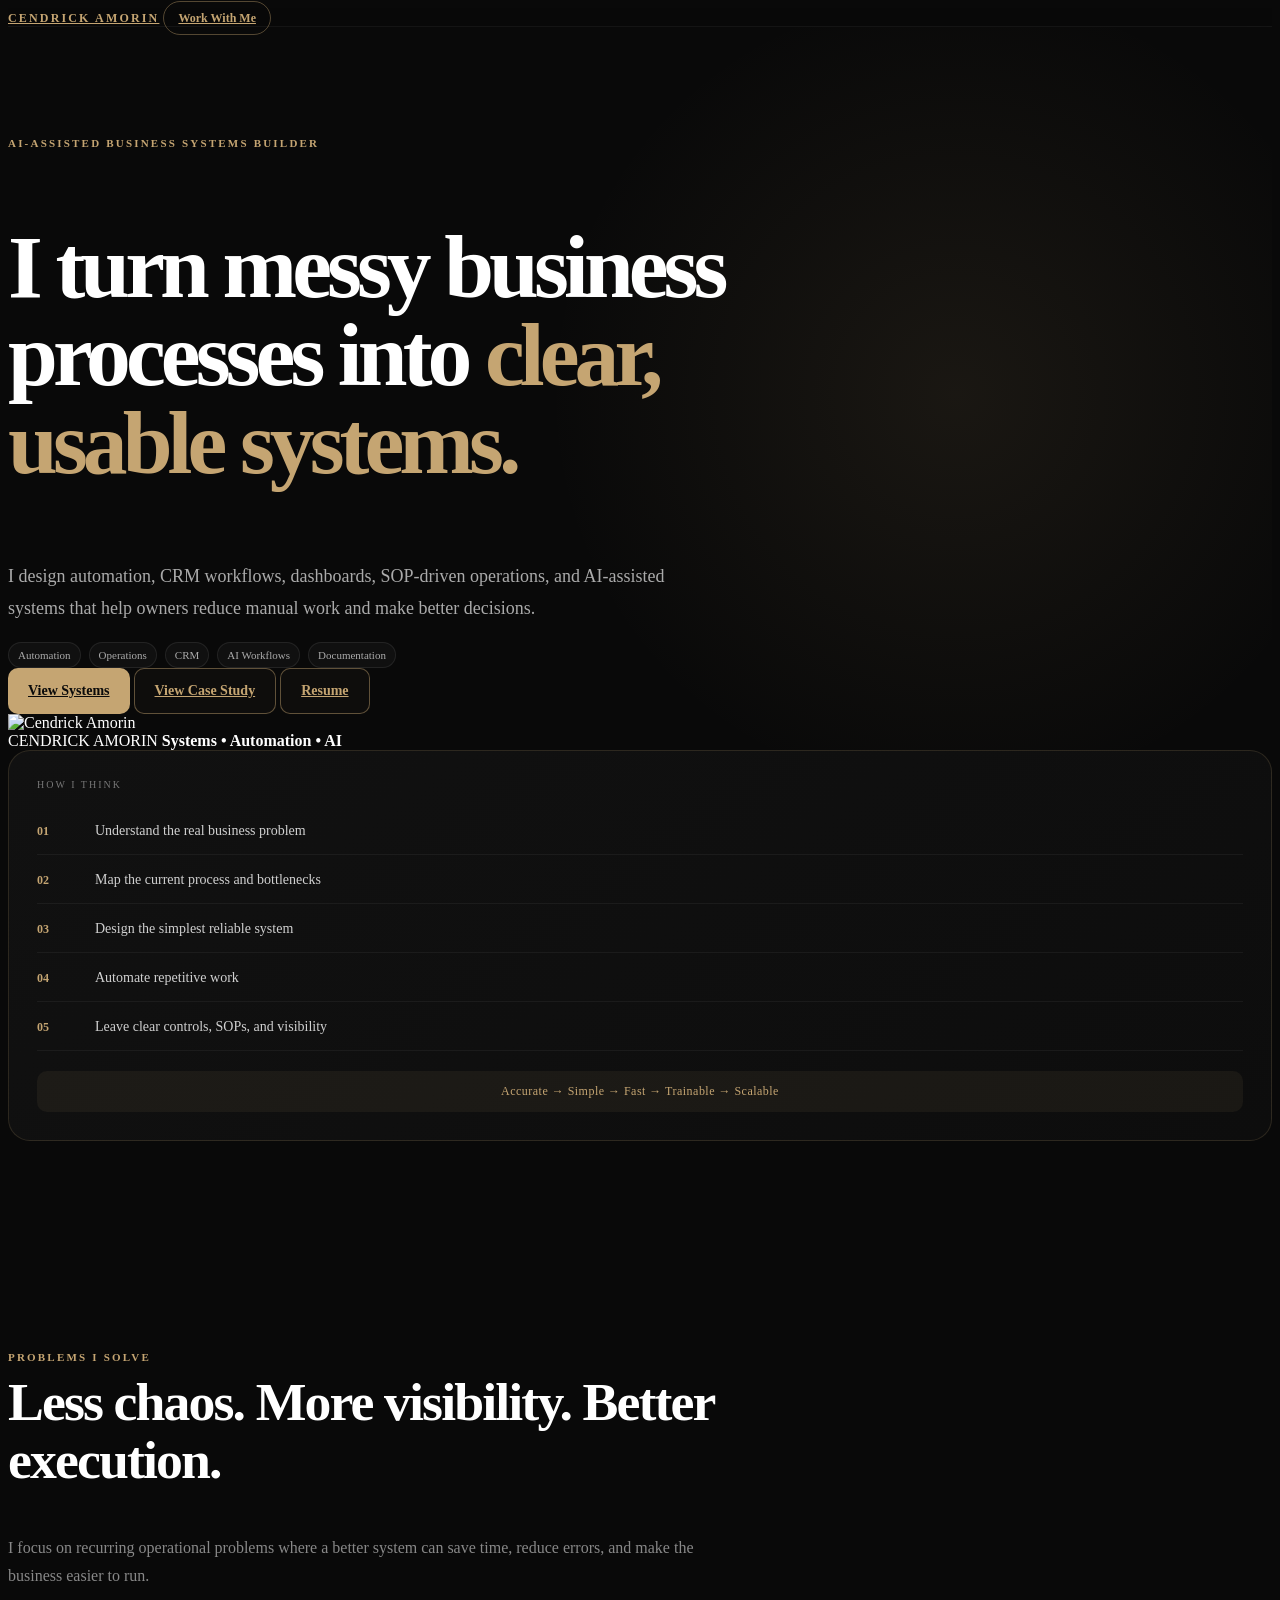
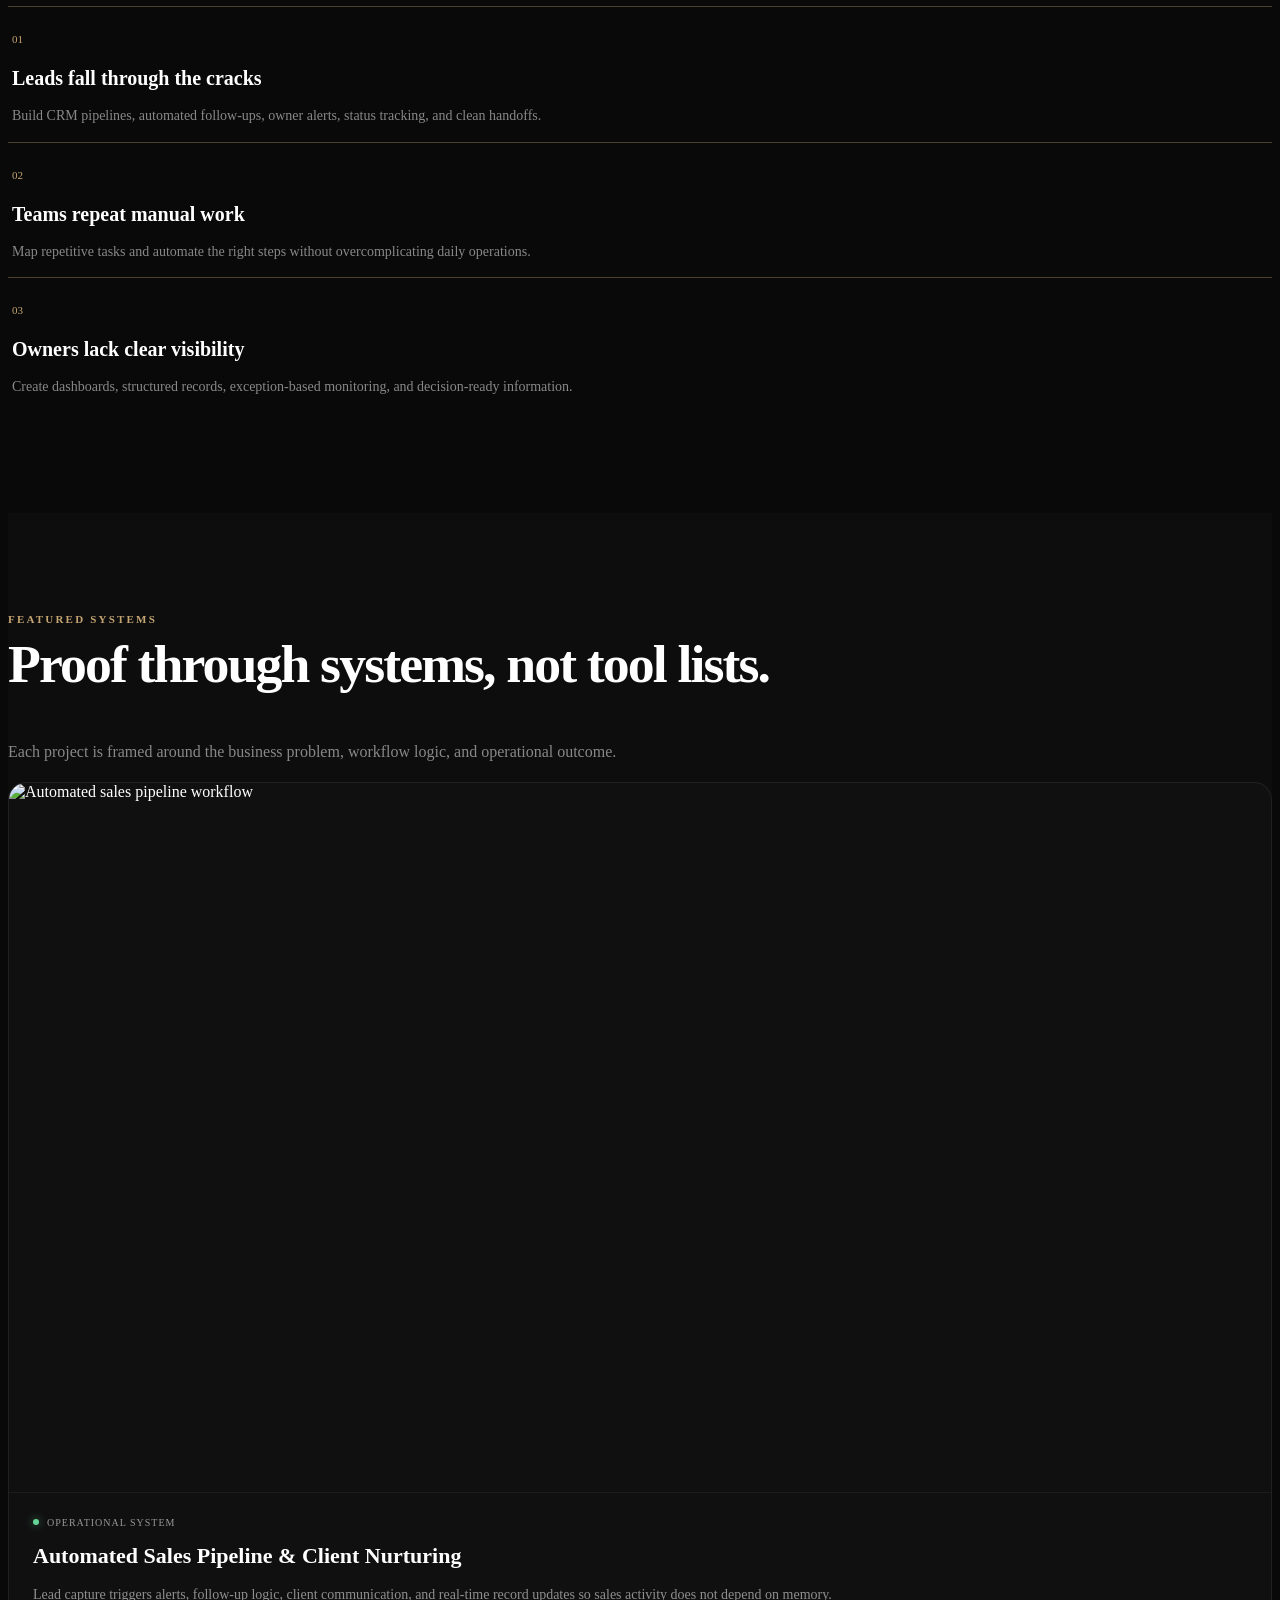
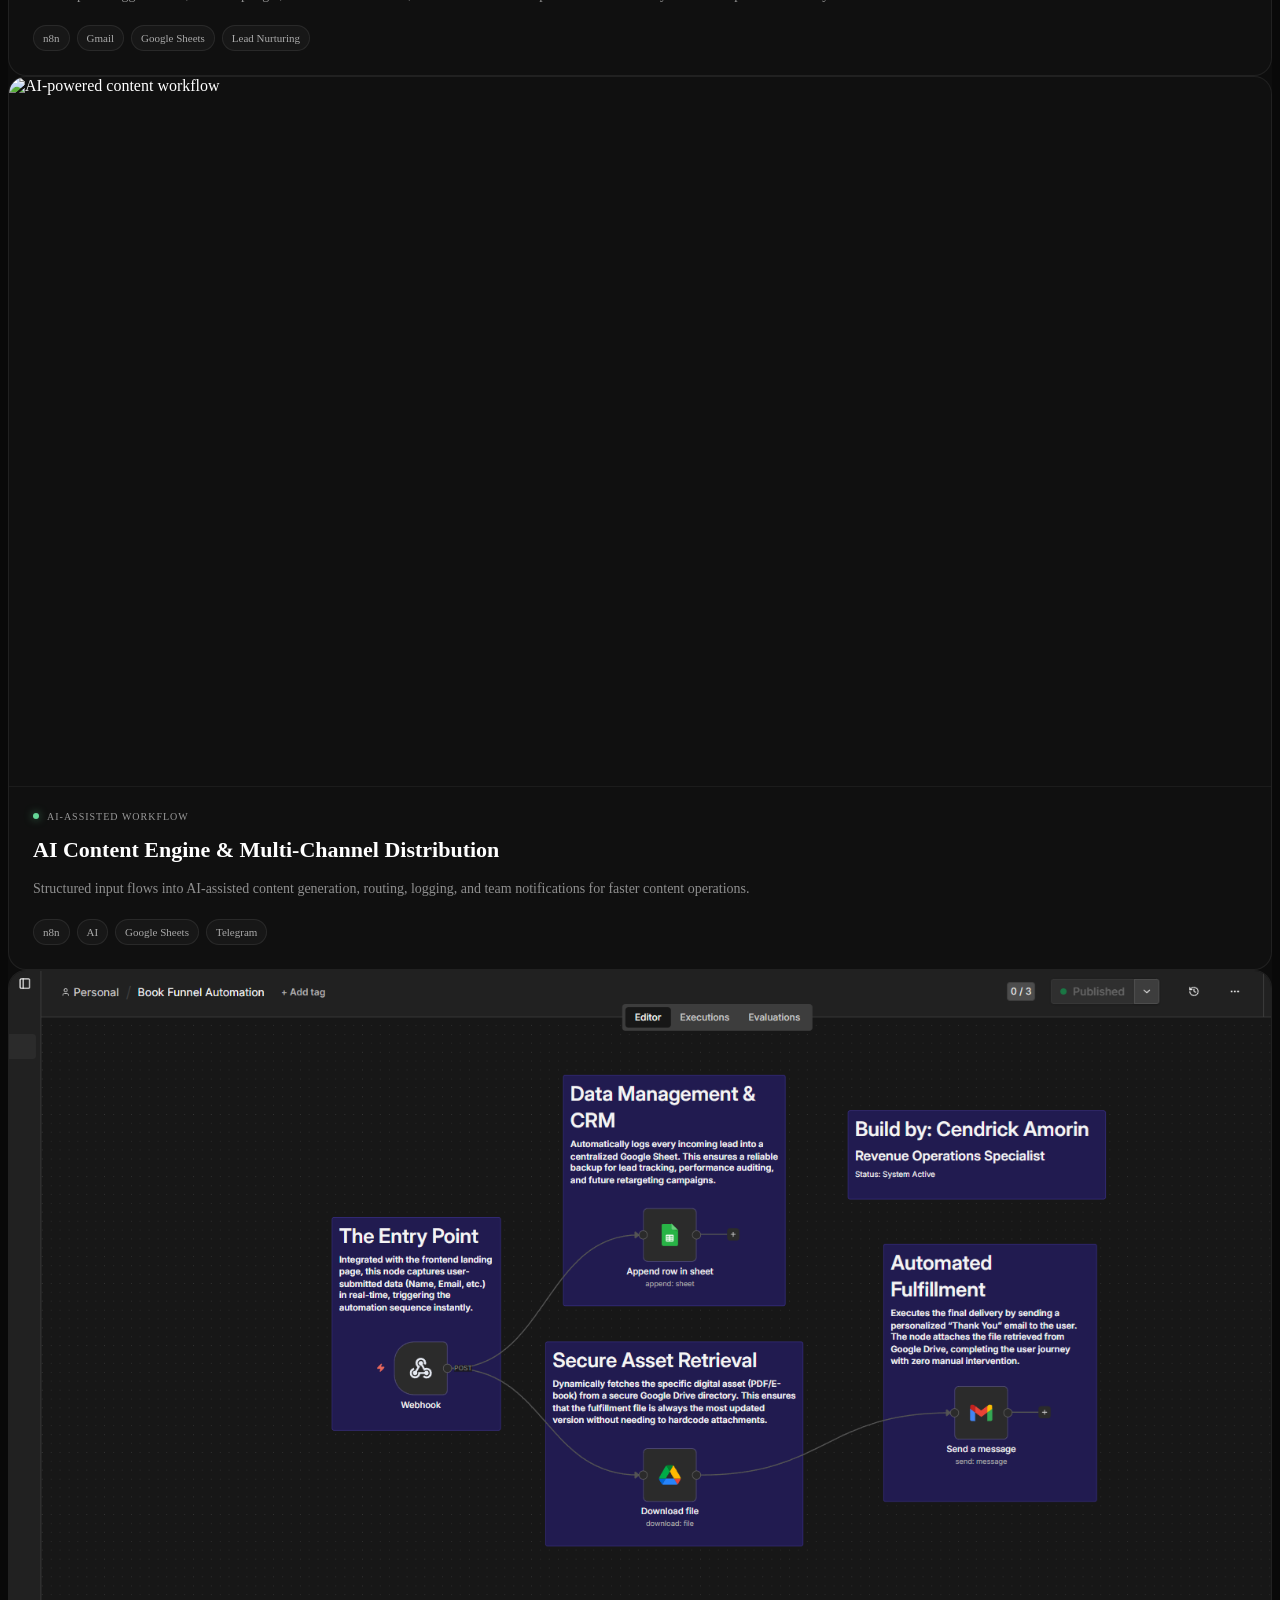
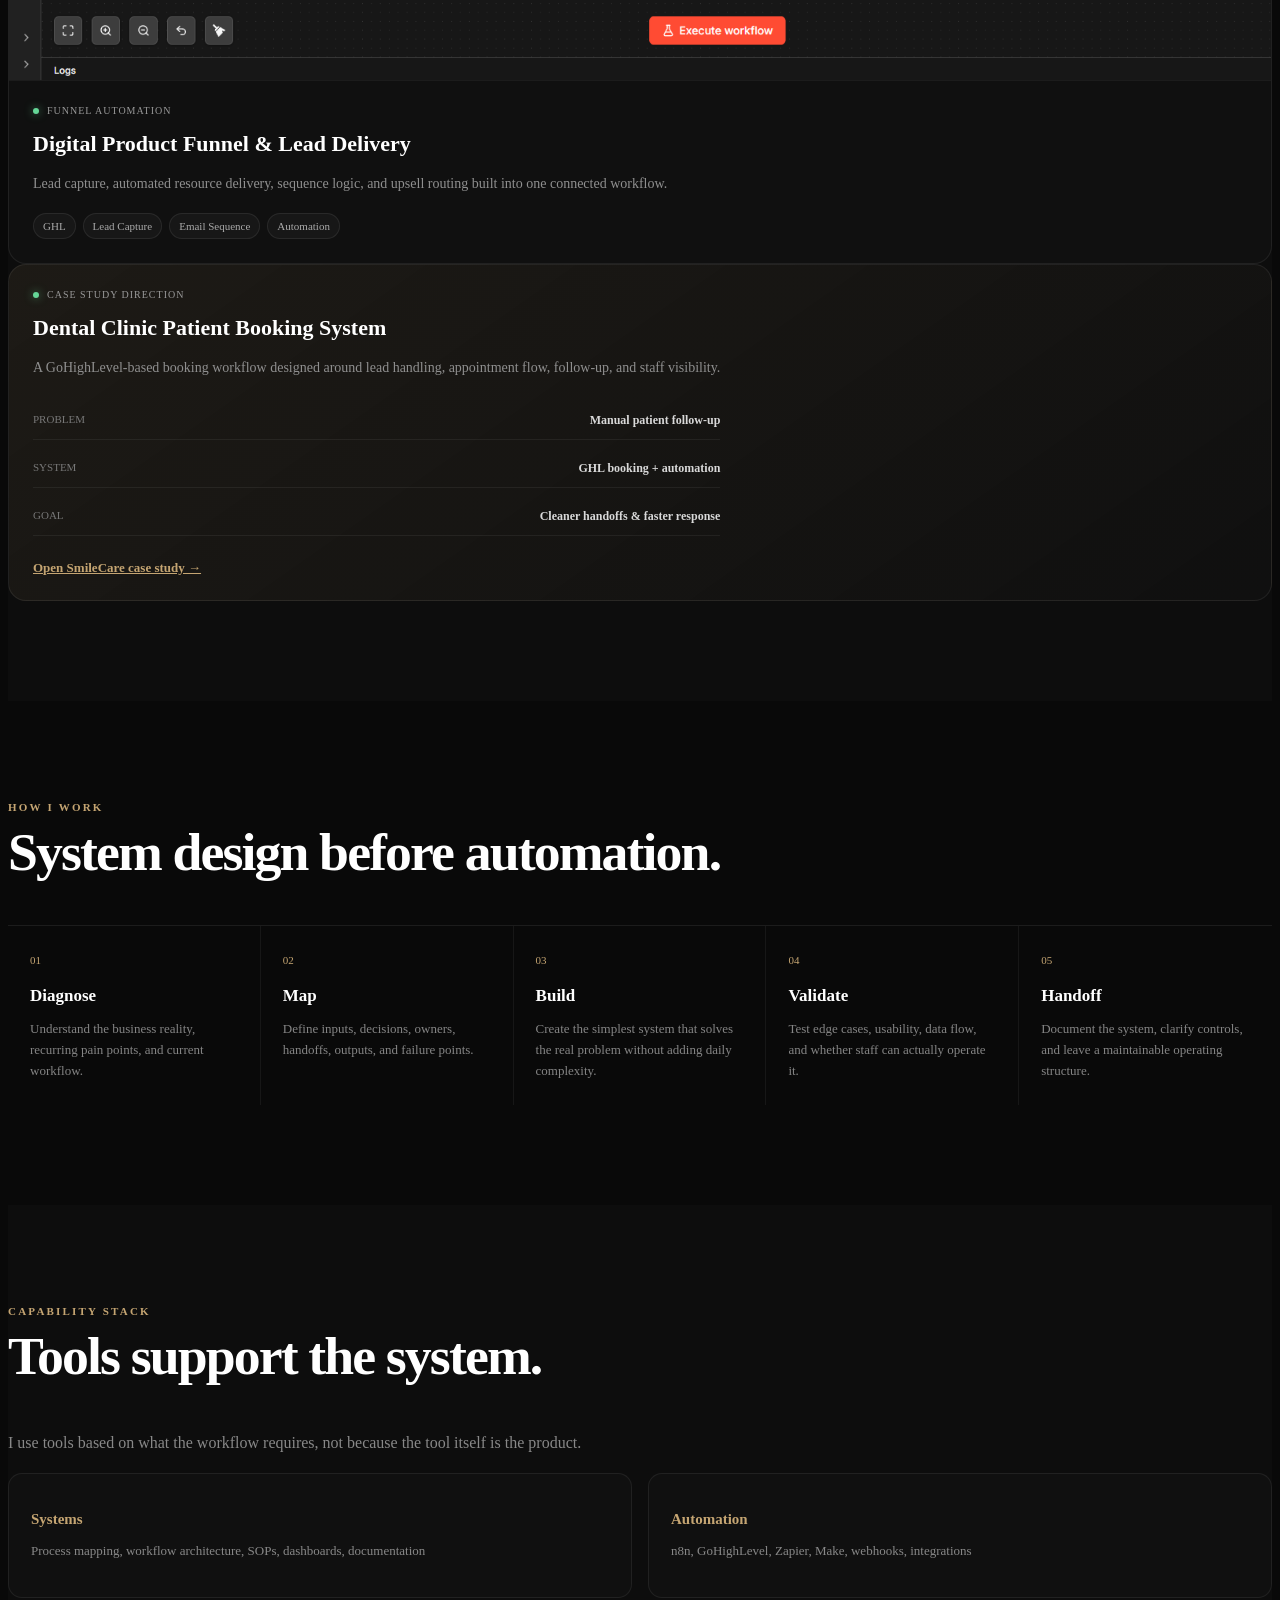
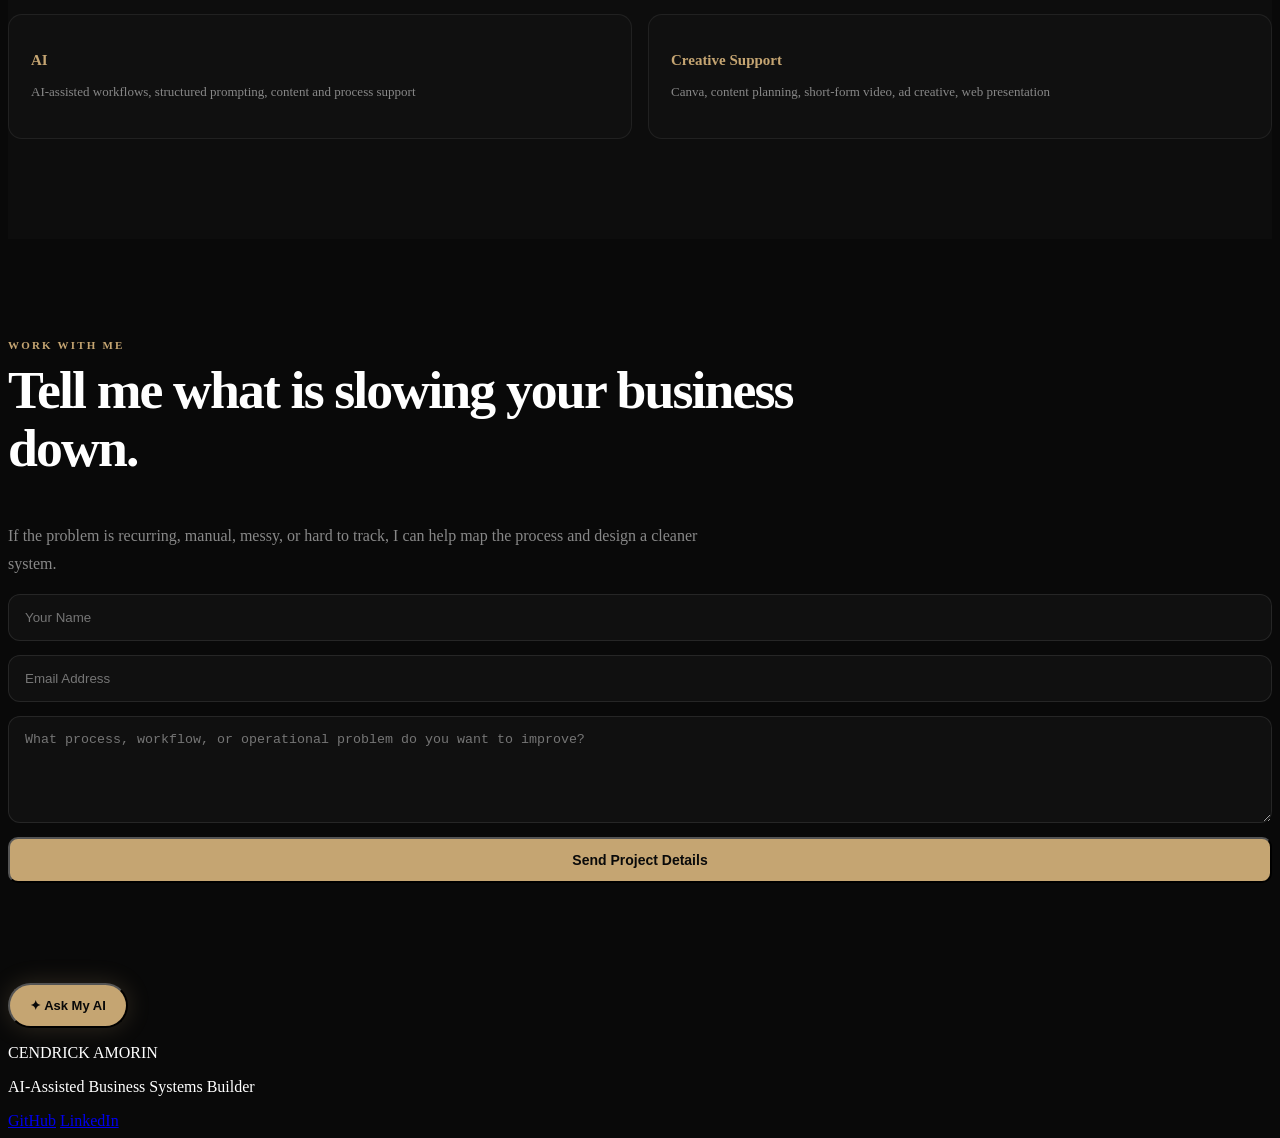
==== commit 4ece4d81: "Restore profile image and fix SmileCare case study link" ====
--- a/index.html
+++ b/index.html
@@ -60,16 +60,25 @@
         </div>
       </div>
 
-      <div class="hero-panel">
-        <div class="hero-panel-label">HOW I THINK</div>
-        <div class="logic-stack">
+      <div class="hero-visual-stack">
+        <div class="profile-card">
+          <img src="images/profile-pic.jpg" alt="Cendrick Amorin">
+          <div class="profile-caption">
+            <span>CENDRICK AMORIN</span>
+            <strong>Systems • Automation • AI</strong>
+          </div>
+        </div>
+        <div class="hero-panel compact-panel">
+          <div class="hero-panel-label">HOW I THINK</div>
+          <div class="logic-stack">
           <div><strong>01</strong><span>Understand the real business problem</span></div>
           <div><strong>02</strong><span>Map the current process and bottlenecks</span></div>
           <div><strong>03</strong><span>Design the simplest reliable system</span></div>
           <div><strong>04</strong><span>Automate repetitive work</span></div>
           <div><strong>05</strong><span>Leave clear controls, SOPs, and visibility</span></div>
         </div>
-        <div class="system-principle">Accurate → Simple → Fast → Trainable → Scalable</div>
+          <div class="system-principle">Accurate → Simple → Fast → Trainable → Scalable</div>
+        </div>
       </div>
     </div>
   </section>
@@ -106,7 +115,7 @@
       <h2 class="section-title">Proof through systems, not tool lists.</h2>
       <p class="section-lead">Each project is framed around the business problem, workflow logic, and operational outcome.</p>
 
-      <div class="grid lg:grid-cols-2 gap-8 mt-12">
+      <div class="grid lg:grid-cols-2 gap-6 mt-10">
         <article class="system-card">
           <div class="system-img-wrap"><img src="images/sales-pipeline.png" alt="Automated sales pipeline workflow"></div>
           <div class="system-card-body">
@@ -147,7 +156,7 @@
               <div><span>System</span><strong>GHL booking + automation</strong></div>
               <div><span>Goal</span><strong>Cleaner handoffs & faster response</strong></div>
             </div>
-            <a href="https://drive.google.com/file/d/1eT1Rgk7xD8HYcWeL7dNRc9bZz3kc3o0I/view?usp=drive_link" target="_blank" class="text-link">Open full case study →</a>
+            <a href="https://drive.google.com/file/d/1atalj_F7voqwDvJI0kmxyeN9JbOyYWK-/view?usp=drivesdk" target="_blank" class="text-link">Open SmileCare case study →</a>
           </div>
         </article>
       </div>
@@ -158,7 +167,7 @@
     <div class="max-w-6xl mx-auto px-6">
       <div class="section-kicker">HOW I WORK</div>
       <h2 class="section-title">System design before automation.</h2>
-      <div class="process-line mt-12">
+      <div class="process-line mt-10">
         <div><span>01</span><h3>Diagnose</h3><p>Understand the business reality, recurring pain points, and current workflow.</p></div>
         <div><span>02</span><h3>Map</h3><p>Define inputs, decisions, owners, handoffs, outputs, and failure points.</p></div>
         <div><span>03</span><h3>Build</h3><p>Create the simplest system that solves the real problem without adding daily complexity.</p></div>
--- a/style.css
+++ b/style.css
@@ -1,258 +1,35 @@
-/* LUX BADGE */
-.lux-badge {
-    display: inline-block;
-    padding: 6px 14px;
-    font-size: 10px;
-    font-weight: 700;
-    letter-spacing: 0.18em;
-    color: #C5A572;
-    border: 1px solid rgba(197, 165, 114, 0.3);
-    border-radius: 20px;
-    background: rgba(197, 165, 114, 0.08);
-}
-
-/* LUX TITLE */
-.lux-title {
-    text-shadow: 0 0 25px rgba(197, 165, 114, 0.25);
-}
-
-/* GOLD GLOW BEHIND IMAGE */
-.lux-glow {
-    position: absolute;
-    inset: 0;
-    background: radial-gradient(circle, rgba(197,165,114,0.25), transparent 70%);
-    filter: blur(90px);
-    border-radius: 50%;
-}
-
-/* PREMIUM IMAGE FRAME */
-.luxe-frame {
-    transition: 0.6s ease;
-}
-.luxe-frame:hover {
-    transform: scale(1.04);
-    border-color: rgba(197,165,114,0.4);
-}
-
-/* FLOATING GOLD ORB */
-.lux-orb {
-    position: absolute;
-    right: -18px;
-    top: -18px;
-    width: 54px;
-    height: 54px;
-    border-radius: 50%;
-    background: #111;
-    border: 1px solid rgba(197,165,114,0.3);
-    display: flex;
-    align-items: center;
-    justify-content: center;
-    animation: float 4s ease-in-out infinite;
-}
-@keyframes float {
-    0%,100% { transform: translateY(0); }
-    50% { transform: translateY(-10px); }
-}
-
-/* GOLD BUTTONS */
-.lux-btn {
-    background: linear-gradient(to right, #C5A572, #9e8458);
-    padding: 12px 24px;
-    border-radius: 10px;
-    font-weight: 700;
-    transition: 0.3s;
-}
-.lux-btn:hover {
-    filter: brightness(1.15);
-    transform: translateY(-2px);
-}
-
-.lux-btn-outline {
-    padding: 12px 24px;
-    border-radius: 10px;
-    border: 1px solid #C5A572;
-    font-weight: 700;
-    color: #C5A572;
-    transition: 0.3s;
-}
-.lux-btn-outline:hover {
-    background: rgba(197,165,114,0.12);
-    transform: translateY(-2px);
-}
-
-/* SERVICE CARDS */
-.lux-service-card {
-    background: rgba(255, 255, 255, 0.03);
-    padding: 28px;
-    border-radius: 20px;
-    border: 1px solid rgba(255,255,255,0.06);
-    transition: 0.4s;
-}
-.lux-service-card:hover {
-    border-color: #C5A572;
-    transform: translateY(-6px);
-    background: rgba(197,165,114,0.05);
-}
-
-.lux-service-title {
-    font-size: 20px;
-    font-weight: 700;
-}
-.lux-service-text {
-    color: #c7c7c7;
-    font-size: 14px;
-}
-
-/* FORM INPUT */
-.lux-input {
-    width: 100%;
-    background: rgba(255,255,255,0.04);
-    border: 1px solid rgba(255,255,255,0.08);
-    padding: 14px;
-    border-radius: 12px;
-    outline: none;
-    transition: 0.3s;
-}
-.lux-input:focus {
-    border-color: #C5A572;
-    background: rgba(255,255,255,0.07);
-}
-
-/* FLOATING BUTTON */
-.lux-float-btn {
-    background: #C5A572;
-    padding: 14px 26px;
-    border-radius: 999px;
-    font-weight: 700;
-    color: #0a0a0a;
-    box-shadow: 0 0 25px rgba(197,165,114,0.4);
-    animation: pulse 2s infinite;
-}
-@keyframes pulse {
-    0% { box-shadow: 0 0 0 0 rgba(197,165,114,0.6); }
-    70% { box-shadow: 0 0 0 22px rgba(197,165,114,0); }
-    100% { box-shadow: 0 0 0 0 rgba(197,165,114,0); }
-}
-
-/* SECTION TITLE */
-.lux-section-title {
-    font-size: 36px;
-    font-weight: 800;
-    text-align: center;
-    color: #C5A572;
-    text-shadow: 0 0 20px rgba(197,165,114,0.15);
-}
-/* PORTFOLIO CARDS */
-.lux-portfolio-card {
-    background: rgba(255,255,255,0.03);
-    border: 1px solid rgba(255,255,255,0.07);
-    padding: 28px;
-    border-radius: 20px;
-    text-align: left;
-    transition: 0.35s;
-    position: relative;
-    overflow: hidden;
-}
-
-.lux-portfolio-card:hover {
-    border-color: #C5A572;
-    background: rgba(197,165,114,0.06);
-    transform: translateY(-6px);
-}
-
-.lux-portfolio-title {
-    font-size: 20px;
-    font-weight: 700;
-    color: #C5A572;
-}
-
-.lux-portfolio-text {
-    font-size: 14px;
-    color: #d1d1d1;
-    margin-top: 6px;
-}
-
-.lux-portfolio-arrow {
-    position: absolute;
-    right: 22px;
-    bottom: 20px;
-    font-size: 22px;
-    opacity: 0.3;
-    transition: 0.35s;
-}
-
-.lux-portfolio-card:hover .lux-portfolio-arrow {
-    opacity: 1;
-    transform: translateX(5px);
-}
-.hidden {
-    display: none;
-}
-
-/* Para sa scrollbar ng chat */
-#chat-messages::-webkit-scrollbar {
-    width: 4px;
-}
-#chat-messages::-webkit-scrollbar-thumb {
-    background: #444;
-    border-radius: 10px;
-}
-.lux-btn, .lux-btn-outline {
-    display: inline-block; /* Idagdag mo 'to para gumana nang tama ang transform at padding */
-    text-align: center;
-    cursor: pointer;
-}
-
-/* LUX CHAT UI */
-#chat-container {
-    backdrop-filter: blur(16px); /* Para sa glass effect */
-    background: rgba(10, 10, 10, 0.9);
-    border: 1px solid rgba(197, 165, 114, 0.2);
-    box-shadow: 0 20px 50px rgba(0, 0, 0, 0.5);
-    transition: all 0.3s cubic-bezier(0.4, 0, 0.2, 1);
-}
-
-.chat-bubble-user {
-    background: rgba(197, 165, 114, 0.15);
-    color: #C5A572;
-    border: 1px solid rgba(197, 165, 114, 0.2);
-    border-radius: 12px 12px 0 12px;
-}
-
-.chat-bubble-ai {
-    background: rgba(255, 255, 255, 0.05);
-    color: #e5e5e5;
-    border: 1px solid rgba(255, 255, 255, 0.1);
-    border-radius: 12px 12px 12px 0;
-}
-
-.lux-float-btn {
-    z-index: 999;
-    cursor: pointer;
-}
-
-/* Para sa mobile, baka masyadong malaki ang 36px na title */
-@media (max-width: 768px) {
-    .lux-section-title {
-        font-size: 28px;
-    }
-}
-/* Override n8n chat widget colors */
-:root {
-    --chat--color-primary: #C5A572;
-    --chat--color-primary-shade-50: #9e8458;
-    --chat--color-primary-shade-100: #9e8458;
-    --chat--color-secondary: #C5A572;
-    --chat--color-secondary-shade-50: #9e8458;
-    --chat--window--width: 380px;
-    --chat--window--height: 520px;
-    --chat--color-dark: #0a0a0a;
-    --chat--color-light: #111;
-    --chat--message--bot--background: #1a1a1a;
-    --chat--message--user--background: #C5A572;
-    --chat--message--user--color: #000;
-    --chat--header--background: #111;
-    --chat--header--color: #C5A572;
-    --chat--input--background: #111;
-    --chat--input--border-color: rgba(197,165,114,0.3);
-}+*{box-sizing:border-box}html{scroll-behavior:smooth}body{background:#090909;color:#fff}
+.site-nav{position:sticky;top:0;z-index:40;background:rgba(9,9,9,.88);backdrop-filter:blur(18px);border-bottom:1px solid rgba(255,255,255,.05)}
+.site-nav a{transition:.25s}.site-nav nav a:hover{color:#C5A572}.brand-mark{font-size:12px;font-weight:800;letter-spacing:.18em;color:#C5A572}
+.nav-cta{font-size:12px;font-weight:700;border:1px solid rgba(197,165,114,.4);color:#C5A572;padding:9px 14px;border-radius:999px}
+.hero-section{padding-top:110px;padding-bottom:110px;background:radial-gradient(circle at 75% 30%,rgba(197,165,114,.09),transparent 32%)}
+.eyebrow,.section-kicker{font-size:11px;letter-spacing:.2em;font-weight:800;color:#C5A572}
+.hero-title{font-size:clamp(3rem,7vw,5.6rem);line-height:.98;letter-spacing:-.055em;font-weight:800;max-width:850px}.hero-title span{color:#C5A572}
+.hero-subtitle{font-size:18px;line-height:1.75;color:#aaa;max-width:690px}
+.hero-proof{display:flex;flex-wrap:wrap;gap:8px}.hero-proof span,.tag-row span{font-size:11px;color:#aaa;border:1px solid rgba(255,255,255,.08);background:rgba(255,255,255,.03);padding:6px 9px;border-radius:999px}
+.primary-btn,.secondary-btn{display:inline-flex;align-items:center;justify-content:center;min-height:46px;padding:12px 20px;border-radius:10px;font-weight:700;font-size:14px;transition:.25s;cursor:pointer}
+.primary-btn{background:#C5A572;color:#0a0a0a}.primary-btn:hover{background:#d7bc8f;transform:translateY(-2px)}
+.secondary-btn{border:1px solid rgba(197,165,114,.45);color:#C5A572;background:rgba(197,165,114,.03)}.secondary-btn:hover{background:rgba(197,165,114,.1)}
+.hero-panel{border:1px solid rgba(197,165,114,.17);background:linear-gradient(145deg,#111,#0d0d0d);padding:28px;border-radius:22px}
+.hero-panel-label{font-size:10px;letter-spacing:.2em;color:#777;margin-bottom:18px}.logic-stack{display:grid;gap:2px}
+.logic-stack div{display:grid;grid-template-columns:44px 1fr;gap:14px;align-items:center;padding:15px 0;border-bottom:1px solid rgba(255,255,255,.05)}
+.logic-stack strong{font-size:12px;color:#C5A572}.logic-stack span{font-size:14px;color:#d0d0d0}
+.system-principle{margin-top:20px;padding:13px;border-radius:10px;background:rgba(197,165,114,.07);color:#C5A572;font-size:12px;text-align:center;letter-spacing:.04em}
+.section-wrap{padding:100px 0}.section-alt{background:#0d0d0d}
+.section-title{font-size:clamp(2rem,4.2vw,3.5rem);line-height:1.08;letter-spacing:-.035em;font-weight:800;margin-top:10px;max-width:820px}
+.section-lead{color:#888;line-height:1.75;max-width:700px;margin-top:18px}.text-left{text-align:left!important}
+.problem-card{border-top:1px solid rgba(197,165,114,.35);padding:26px 4px 0}.problem-number{font-size:11px;color:#C5A572;margin-bottom:22px}.problem-card h3{font-size:20px;font-weight:700;margin-bottom:10px}.problem-card p{font-size:14px;line-height:1.7;color:#888}
+.system-card{border:1px solid rgba(255,255,255,.07);border-radius:18px;overflow:hidden;background:#101010;transition:.3s}.system-card:hover{border-color:rgba(197,165,114,.35);transform:translateY(-3px)}
+.system-img-wrap{aspect-ratio:16/9;overflow:hidden;border-bottom:1px solid rgba(255,255,255,.05)}.system-img-wrap img{width:100%;height:100%;object-fit:cover}
+.system-card-body{padding:24px}.system-meta{font-size:10px;letter-spacing:.1em;color:#999;text-transform:uppercase;display:flex;align-items:center;gap:8px}.status-dot{width:6px;height:6px;border-radius:50%;background:#65d697;box-shadow:0 0 8px rgba(101,214,151,.6)}
+.system-card h3{font-size:22px;line-height:1.25;font-weight:750;margin:14px 0 10px}.system-card p{font-size:14px;line-height:1.7;color:#8f8f8f}.tag-row{display:flex;gap:7px;flex-wrap:wrap;margin-top:18px}
+.featured-case{display:flex;align-items:center;background:linear-gradient(145deg,rgba(197,165,114,.09),#101010)}.case-grid{display:grid;gap:10px;margin:22px 0}.case-grid div{display:flex;justify-content:space-between;gap:20px;padding:11px 0;border-bottom:1px solid rgba(255,255,255,.06)}.case-grid span{font-size:11px;color:#777;text-transform:uppercase}.case-grid strong{font-size:12px;text-align:right;color:#d9d9d9}.text-link{color:#C5A572;font-size:13px;font-weight:700}
+.process-line{display:grid;grid-template-columns:repeat(5,1fr);gap:0;border-top:1px solid rgba(255,255,255,.08)}.process-line>div{padding:24px 22px 10px;border-right:1px solid rgba(255,255,255,.06)}.process-line>div:last-child{border-right:0}.process-line span{font-size:11px;color:#C5A572}.process-line h3{font-size:17px;font-weight:700;margin:18px 0 8px}.process-line p{font-size:13px;color:#858585;line-height:1.6}
+.capability-grid{display:grid;grid-template-columns:1fr 1fr;gap:16px}.capability-grid div{border:1px solid rgba(255,255,255,.07);border-radius:14px;padding:22px;background:#101010}.capability-grid h3{font-size:15px;font-weight:700;color:#C5A572;margin-bottom:9px}.capability-grid p{font-size:13px;line-height:1.6;color:#888}
+.contact-form{display:grid;gap:14px}.lux-input{width:100%;background:#101010;border:1px solid rgba(255,255,255,.09);padding:15px 16px;border-radius:12px;outline:none;color:white;transition:.25s}.lux-input:focus{border-color:#C5A572;background:#121212}
+.form-state,.form-error{padding:24px;border-radius:14px;margin-top:28px}.form-state{background:rgba(101,214,151,.08);border:1px solid rgba(101,214,151,.18)}.form-error{background:rgba(248,113,113,.08);border:1px solid rgba(248,113,113,.2);color:#fca5a5}
+.hidden{display:none}
+.lux-float-btn{background:#C5A572;color:#090909;padding:13px 20px;border-radius:999px;font-size:13px;font-weight:800;box-shadow:0 0 24px rgba(197,165,114,.2)}
+#chat-messages::-webkit-scrollbar{width:4px}#chat-messages::-webkit-scrollbar-thumb{background:#444;border-radius:10px}
+@media(max-width:900px){.process-line{grid-template-columns:1fr 1fr}.process-line>div{border-bottom:1px solid rgba(255,255,255,.06)}}
+@media(max-width:700px){.hero-section{padding-top:72px;padding-bottom:72px}.section-wrap{padding:76px 0}.hero-title{font-size:3.2rem}.capability-grid,.process-line{grid-template-columns:1fr}.process-line>div{border-right:0}.lux-float-btn{padding:12px 16px}}
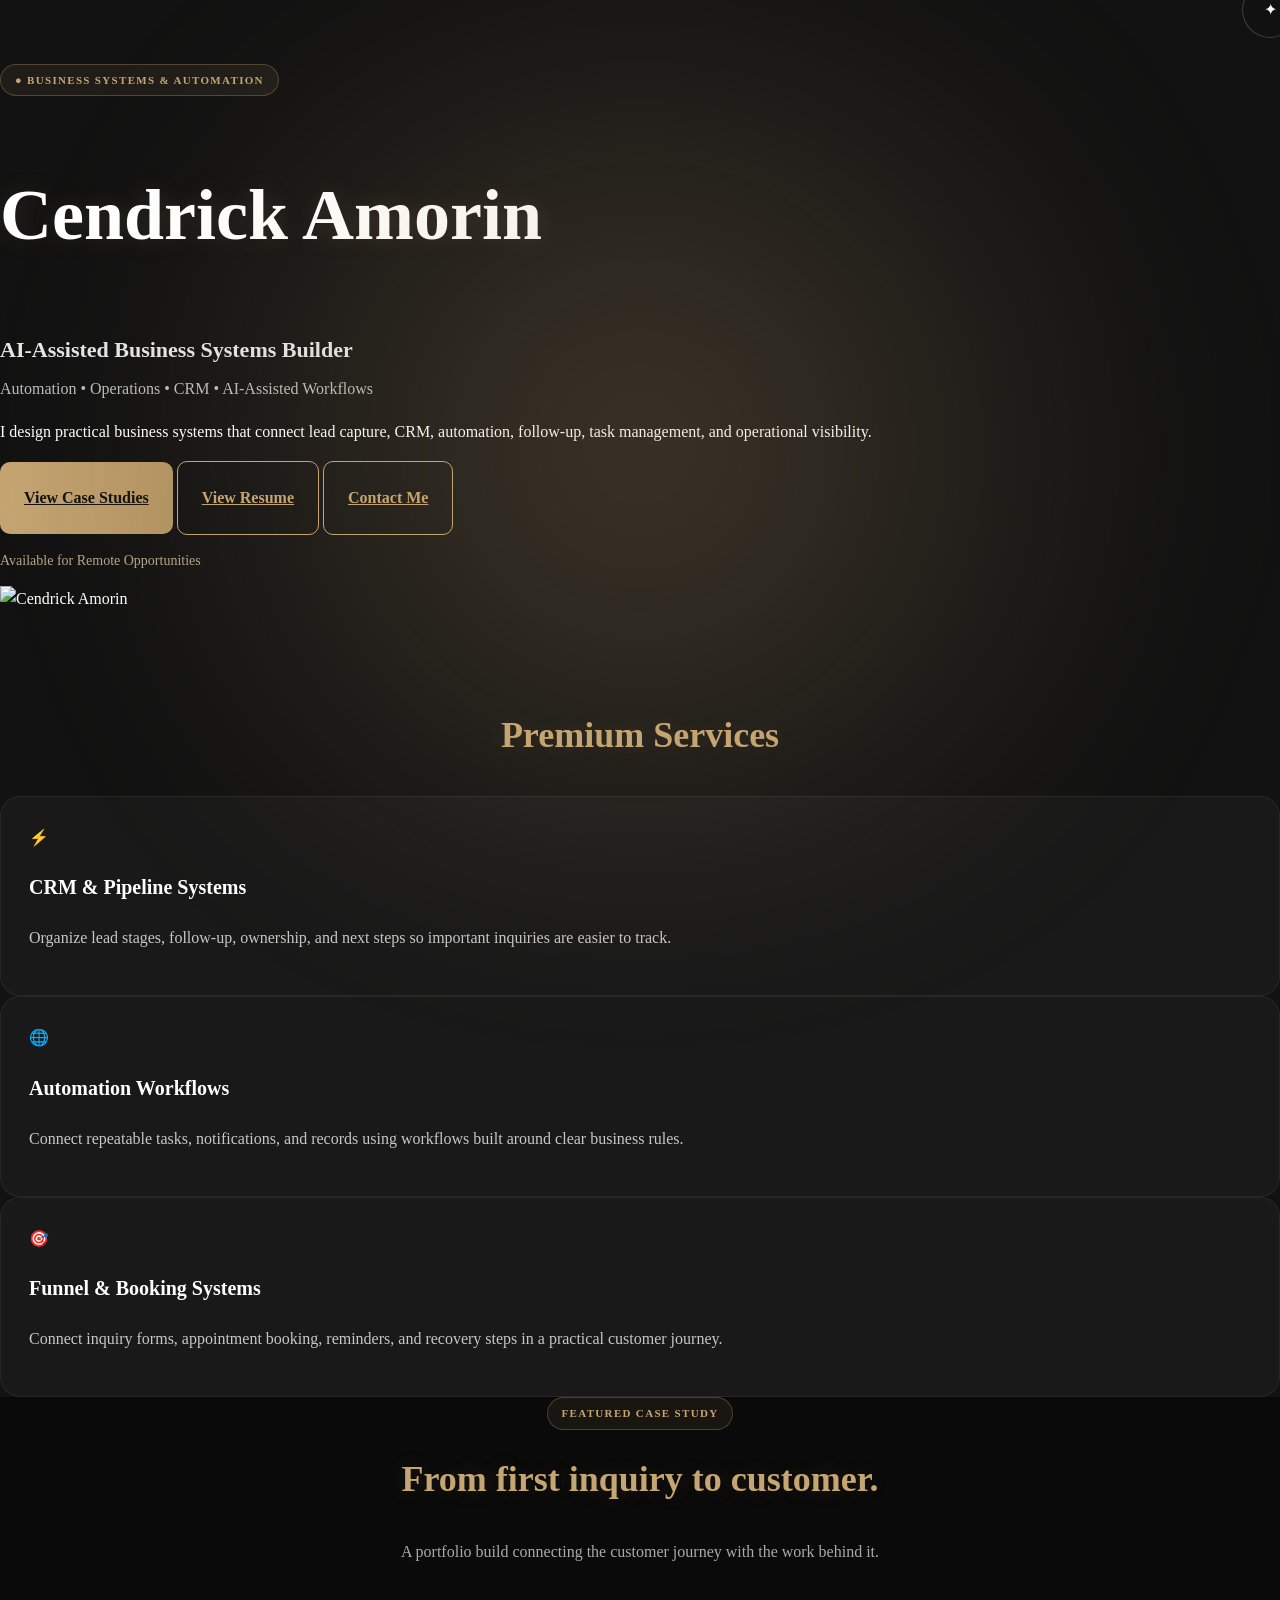
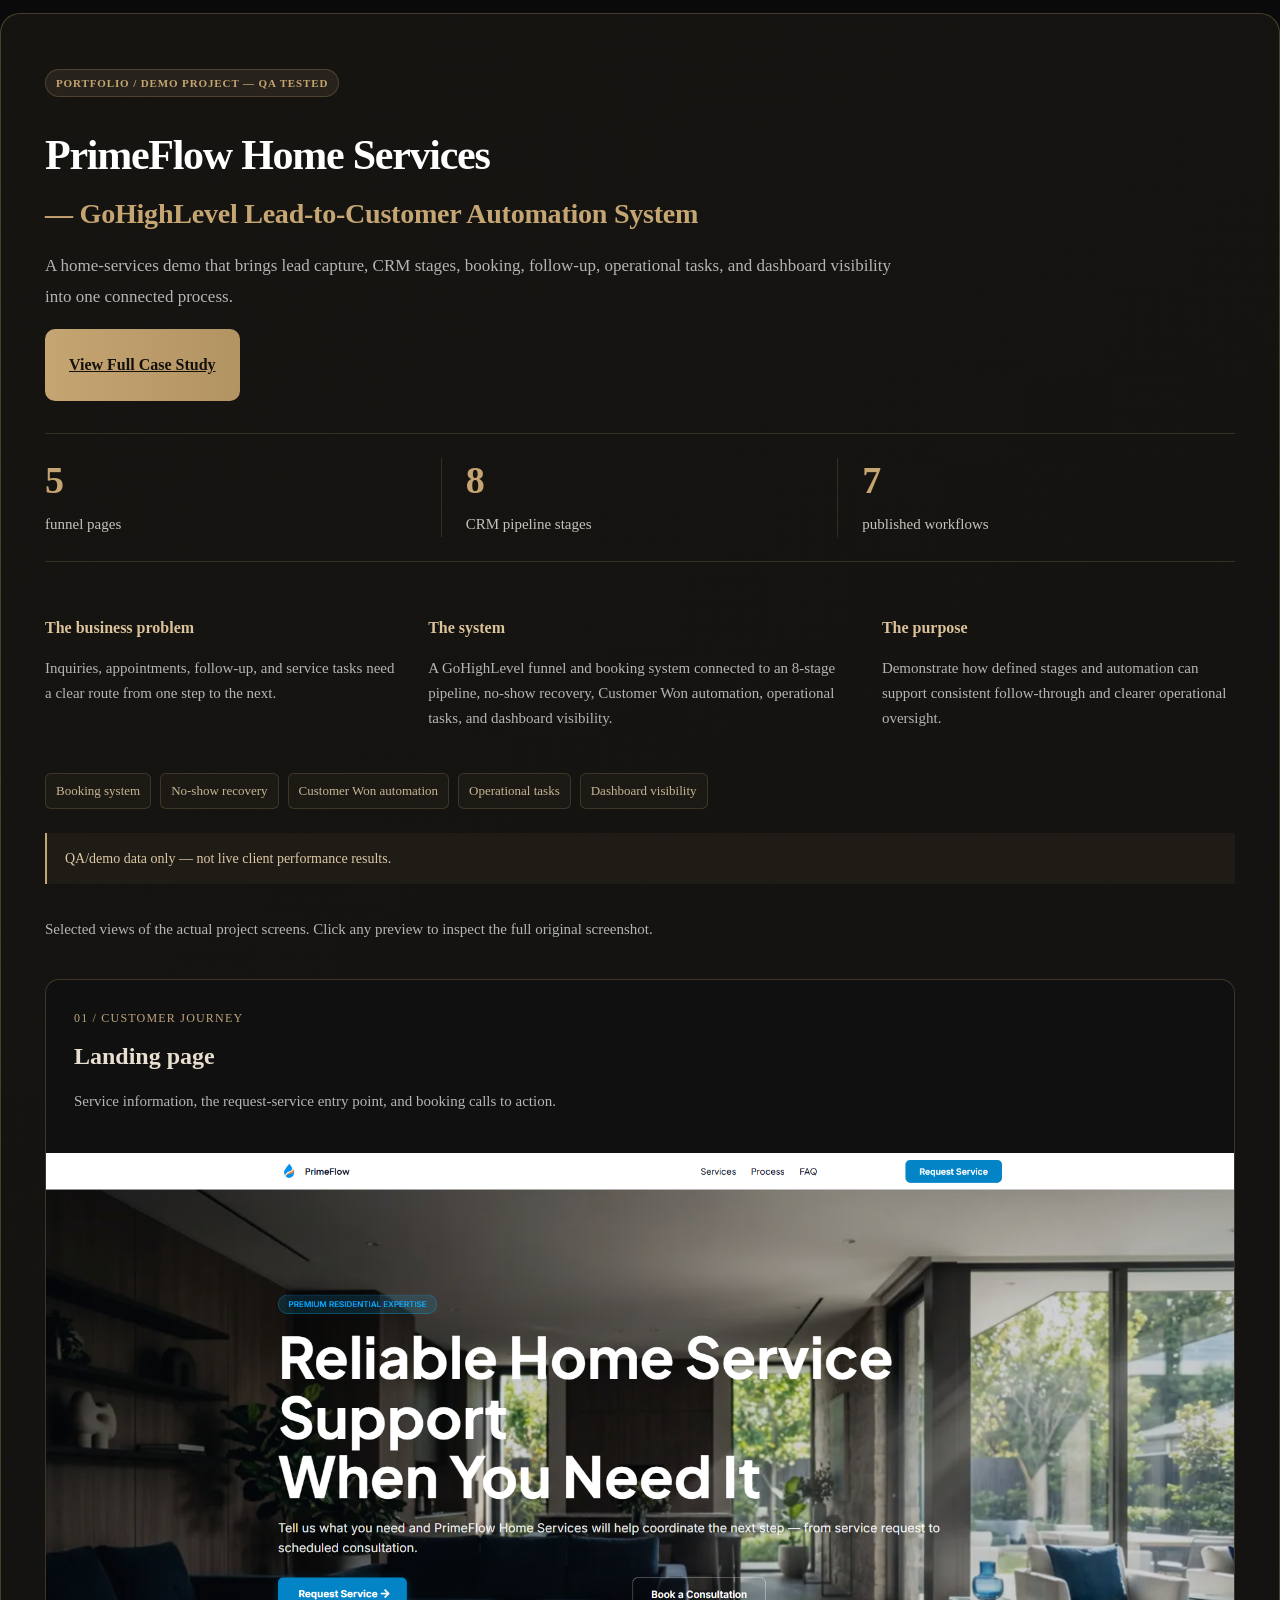
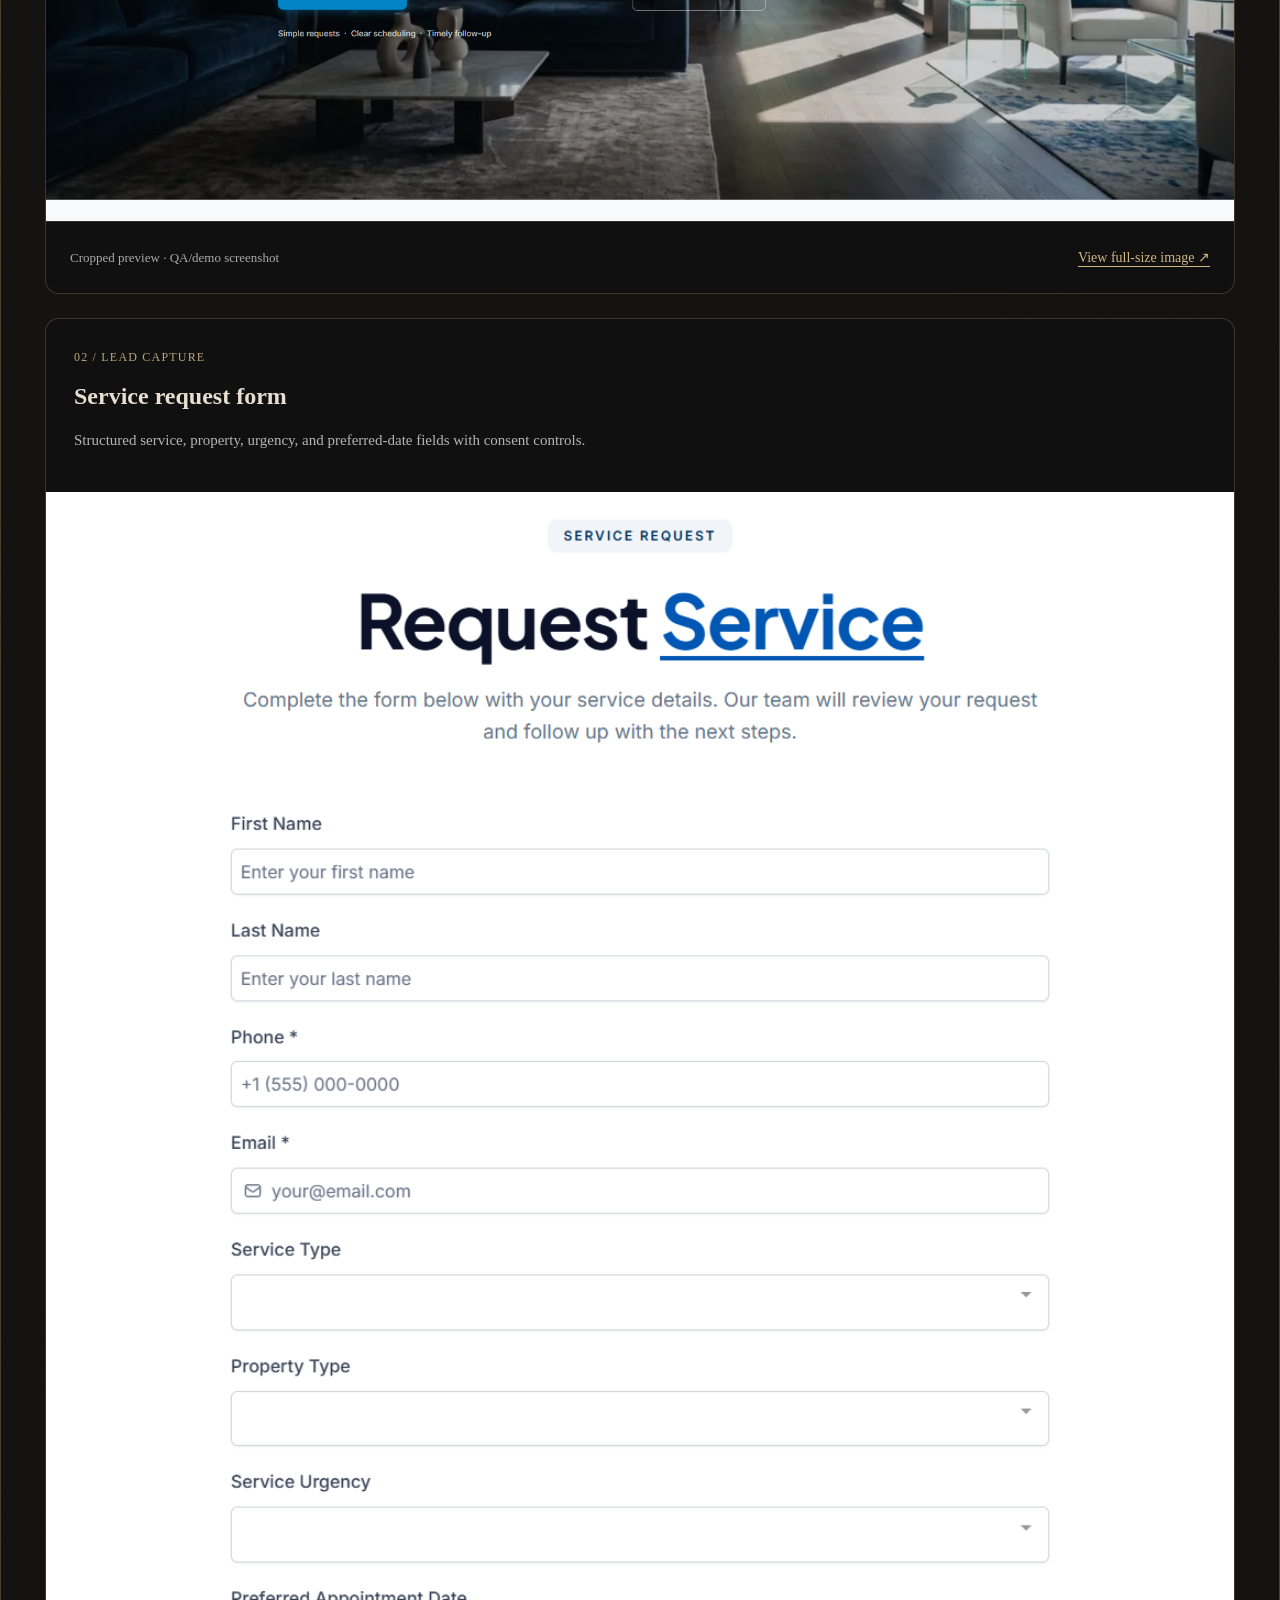
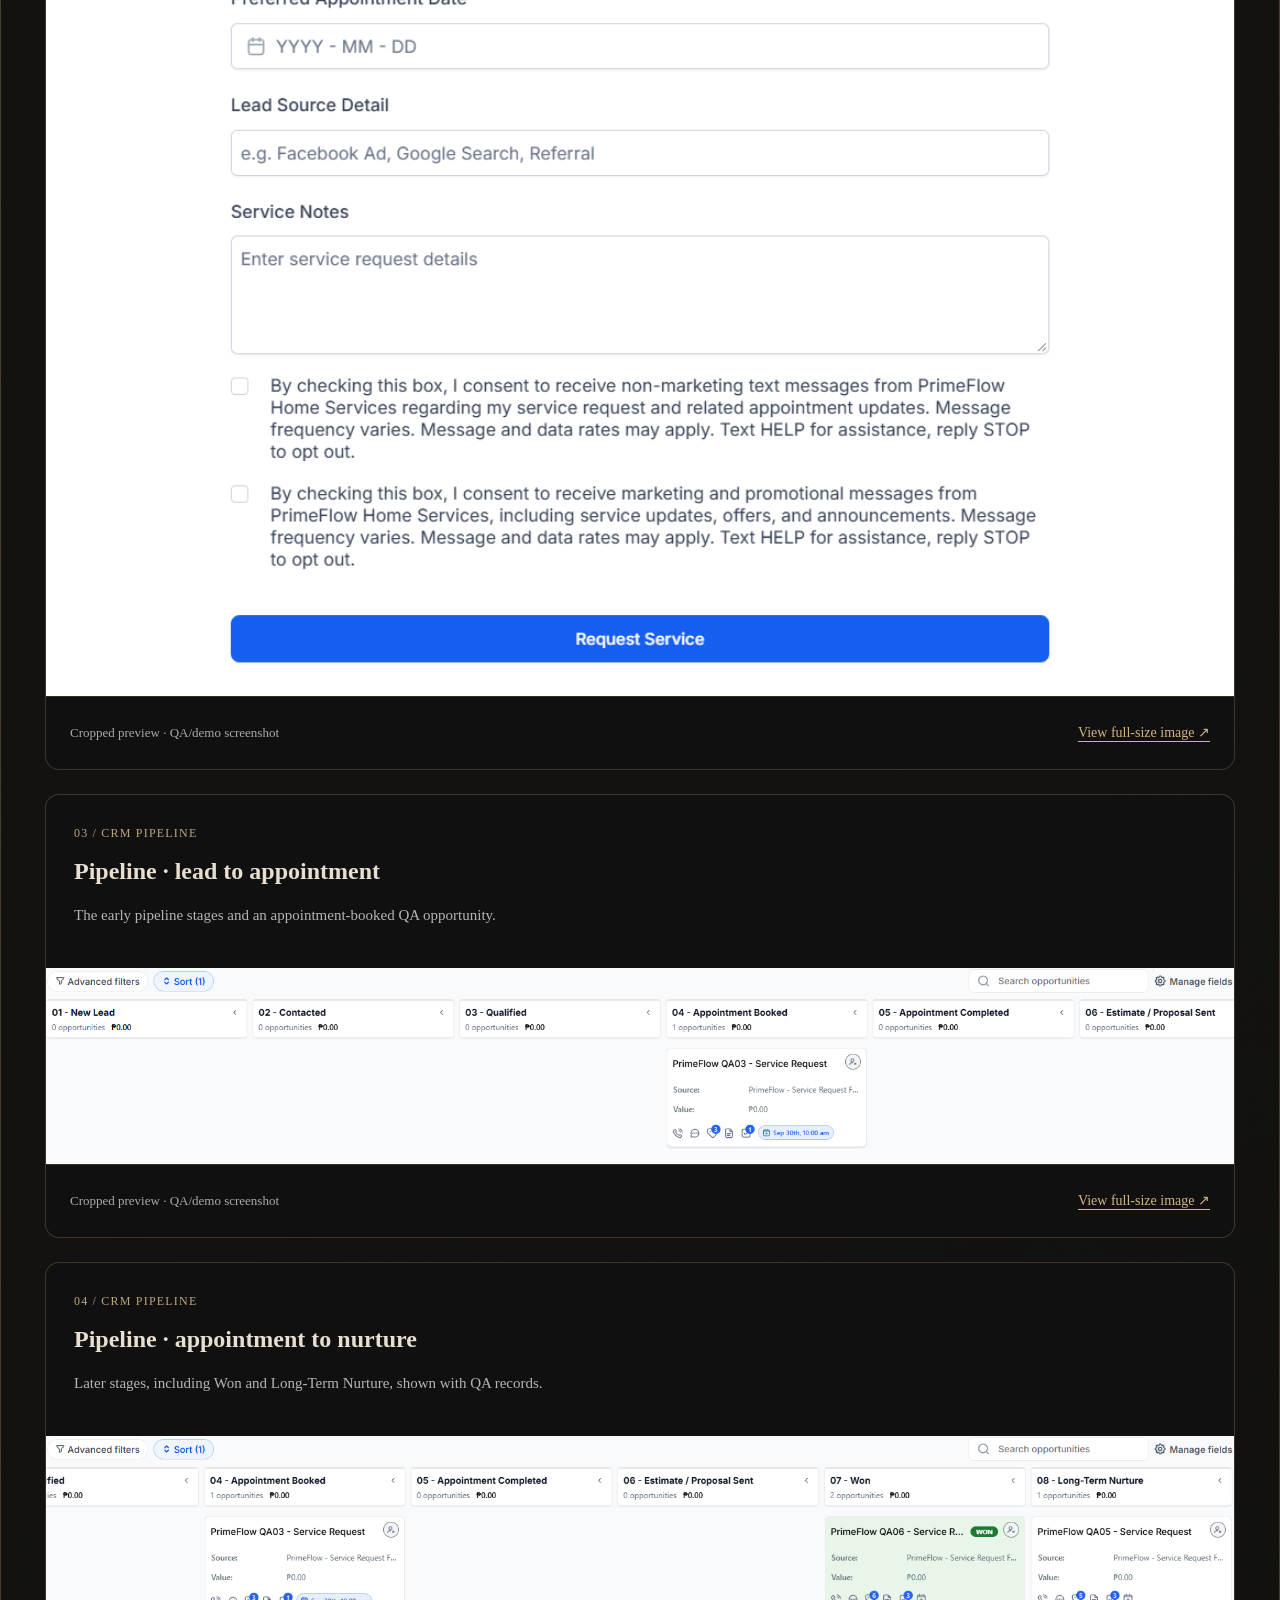
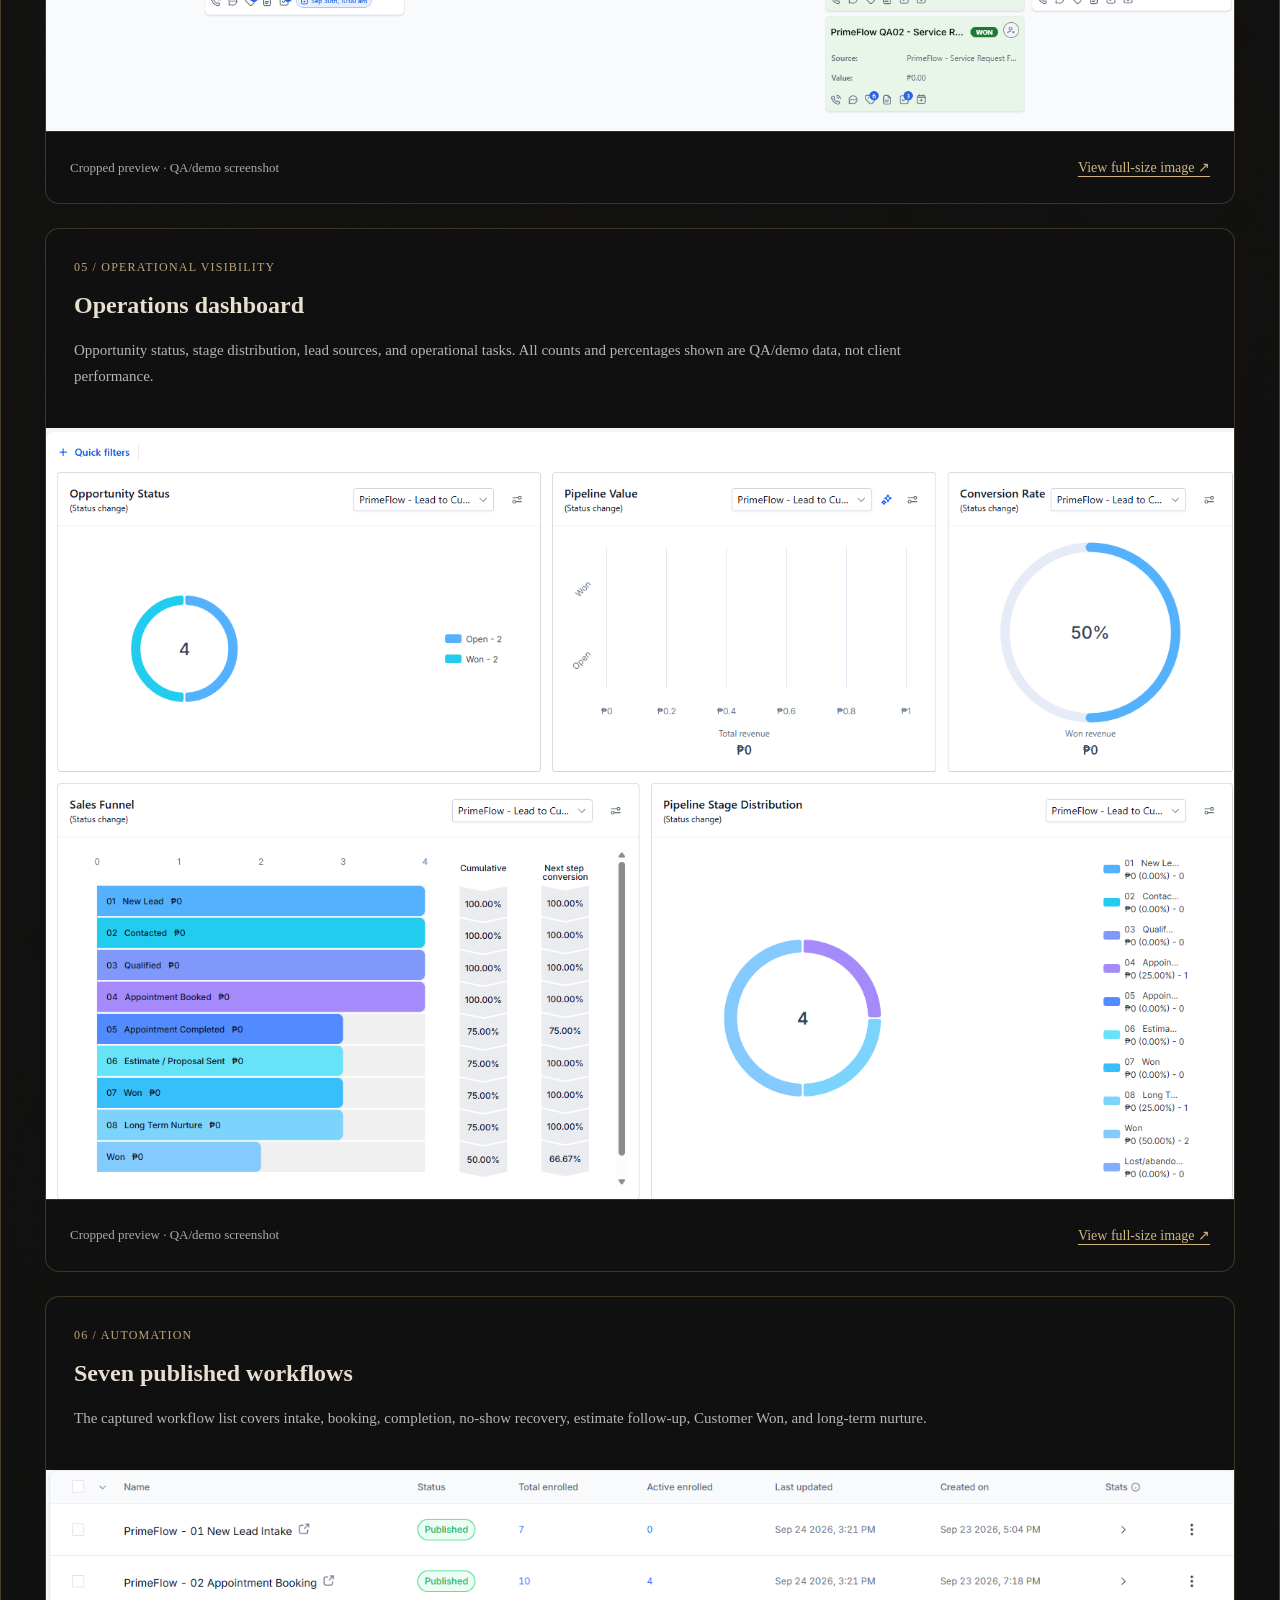
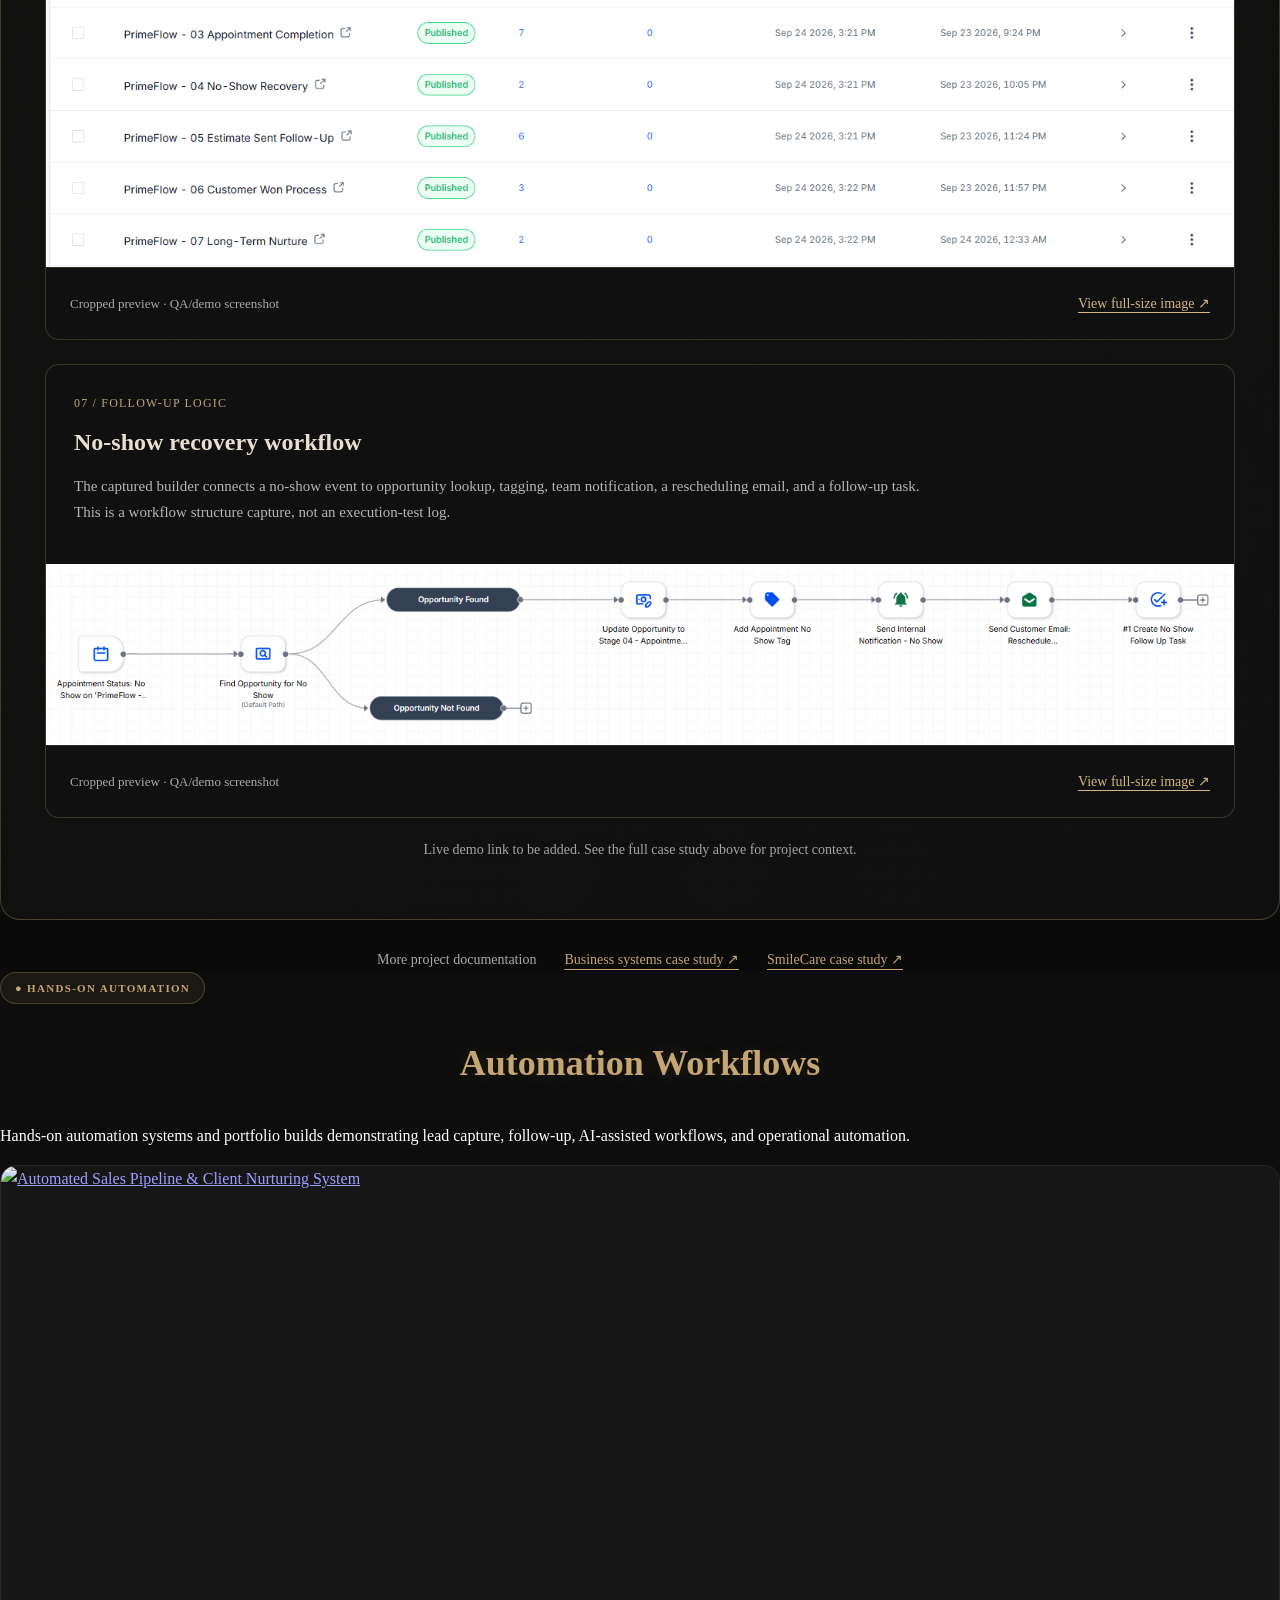
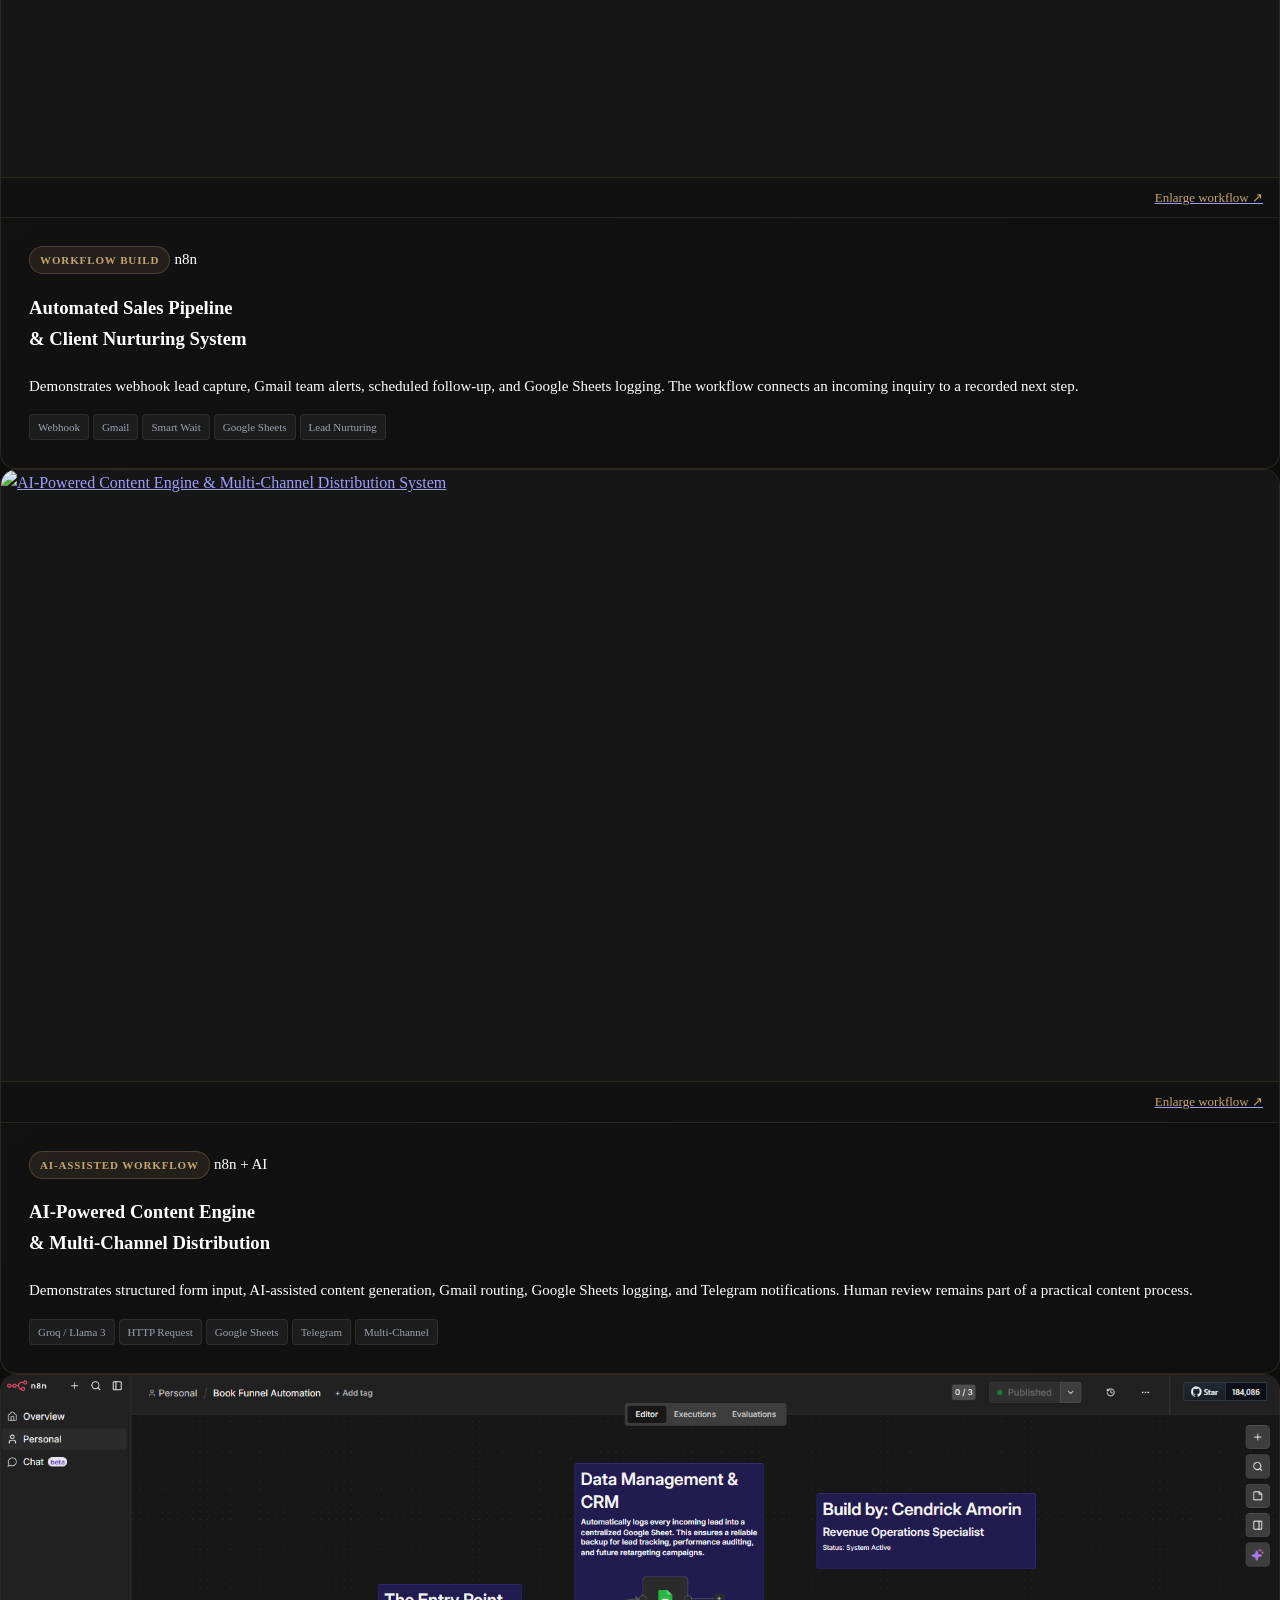
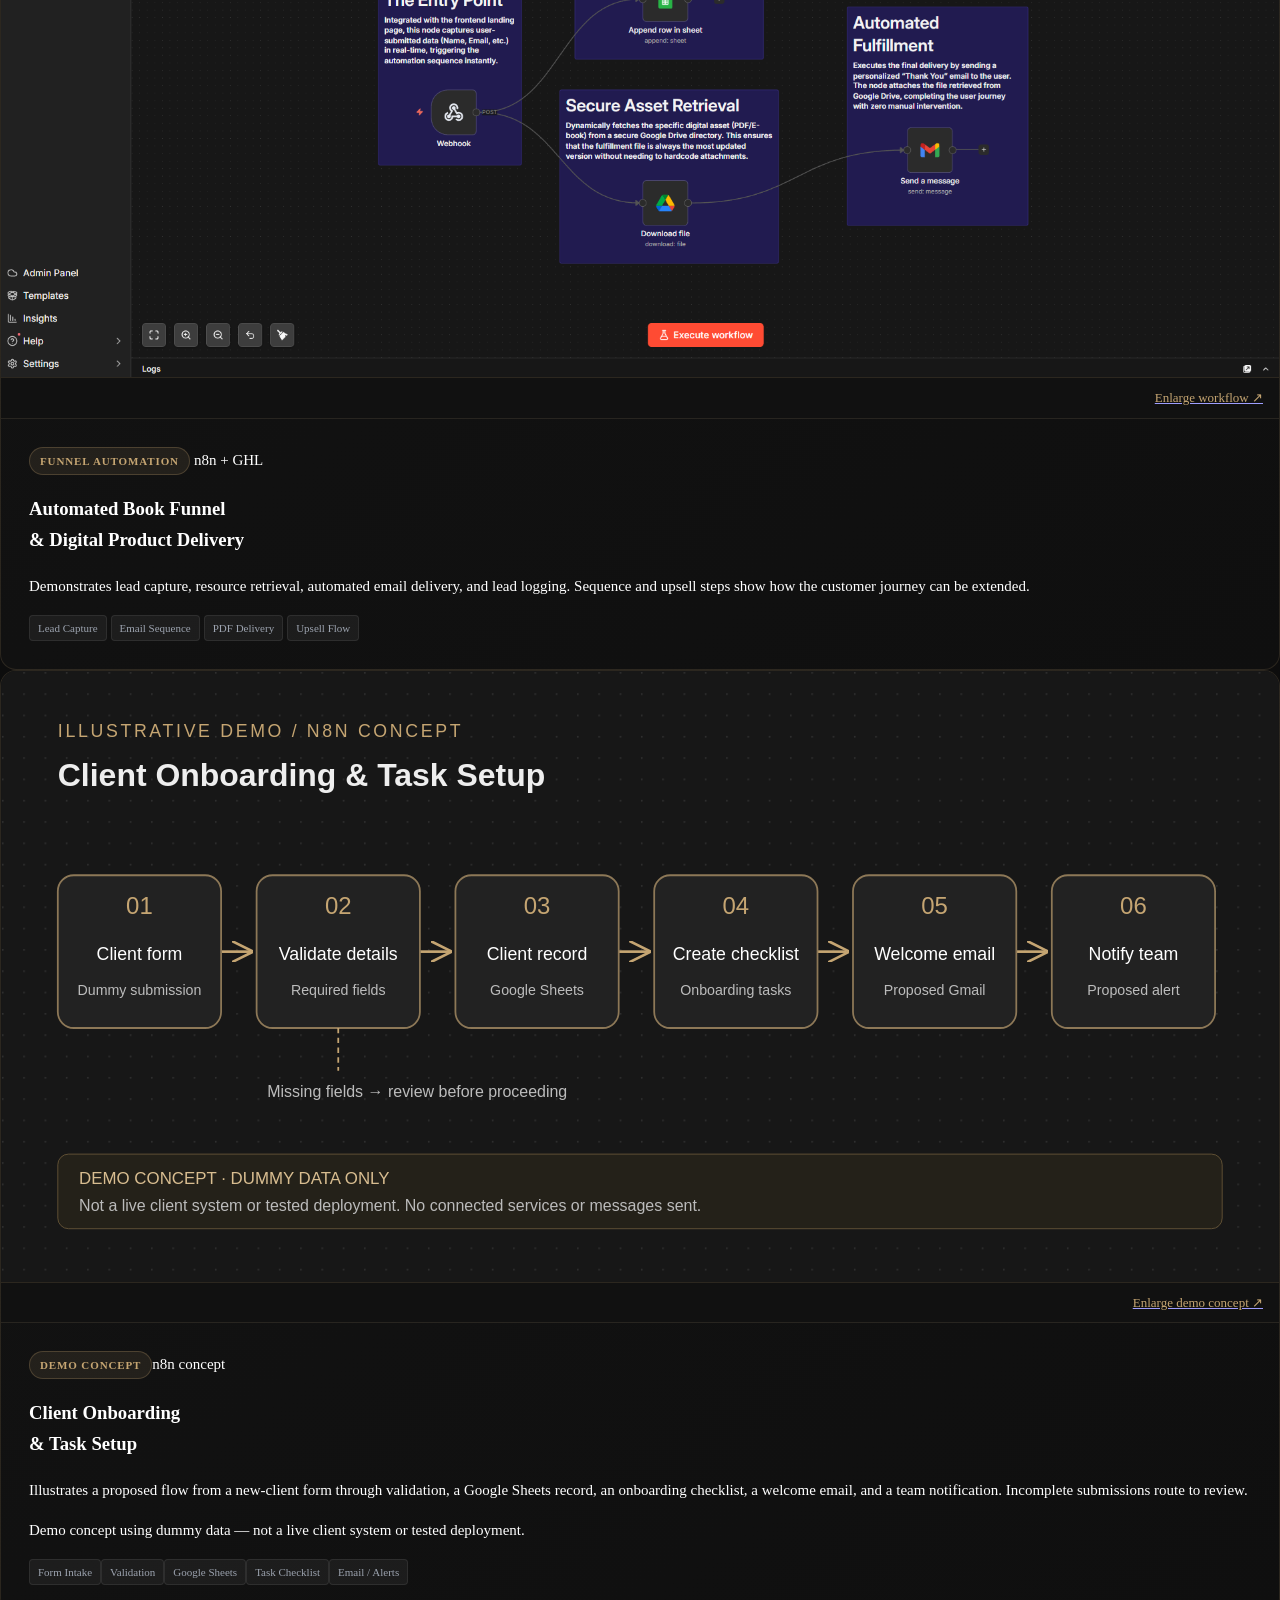
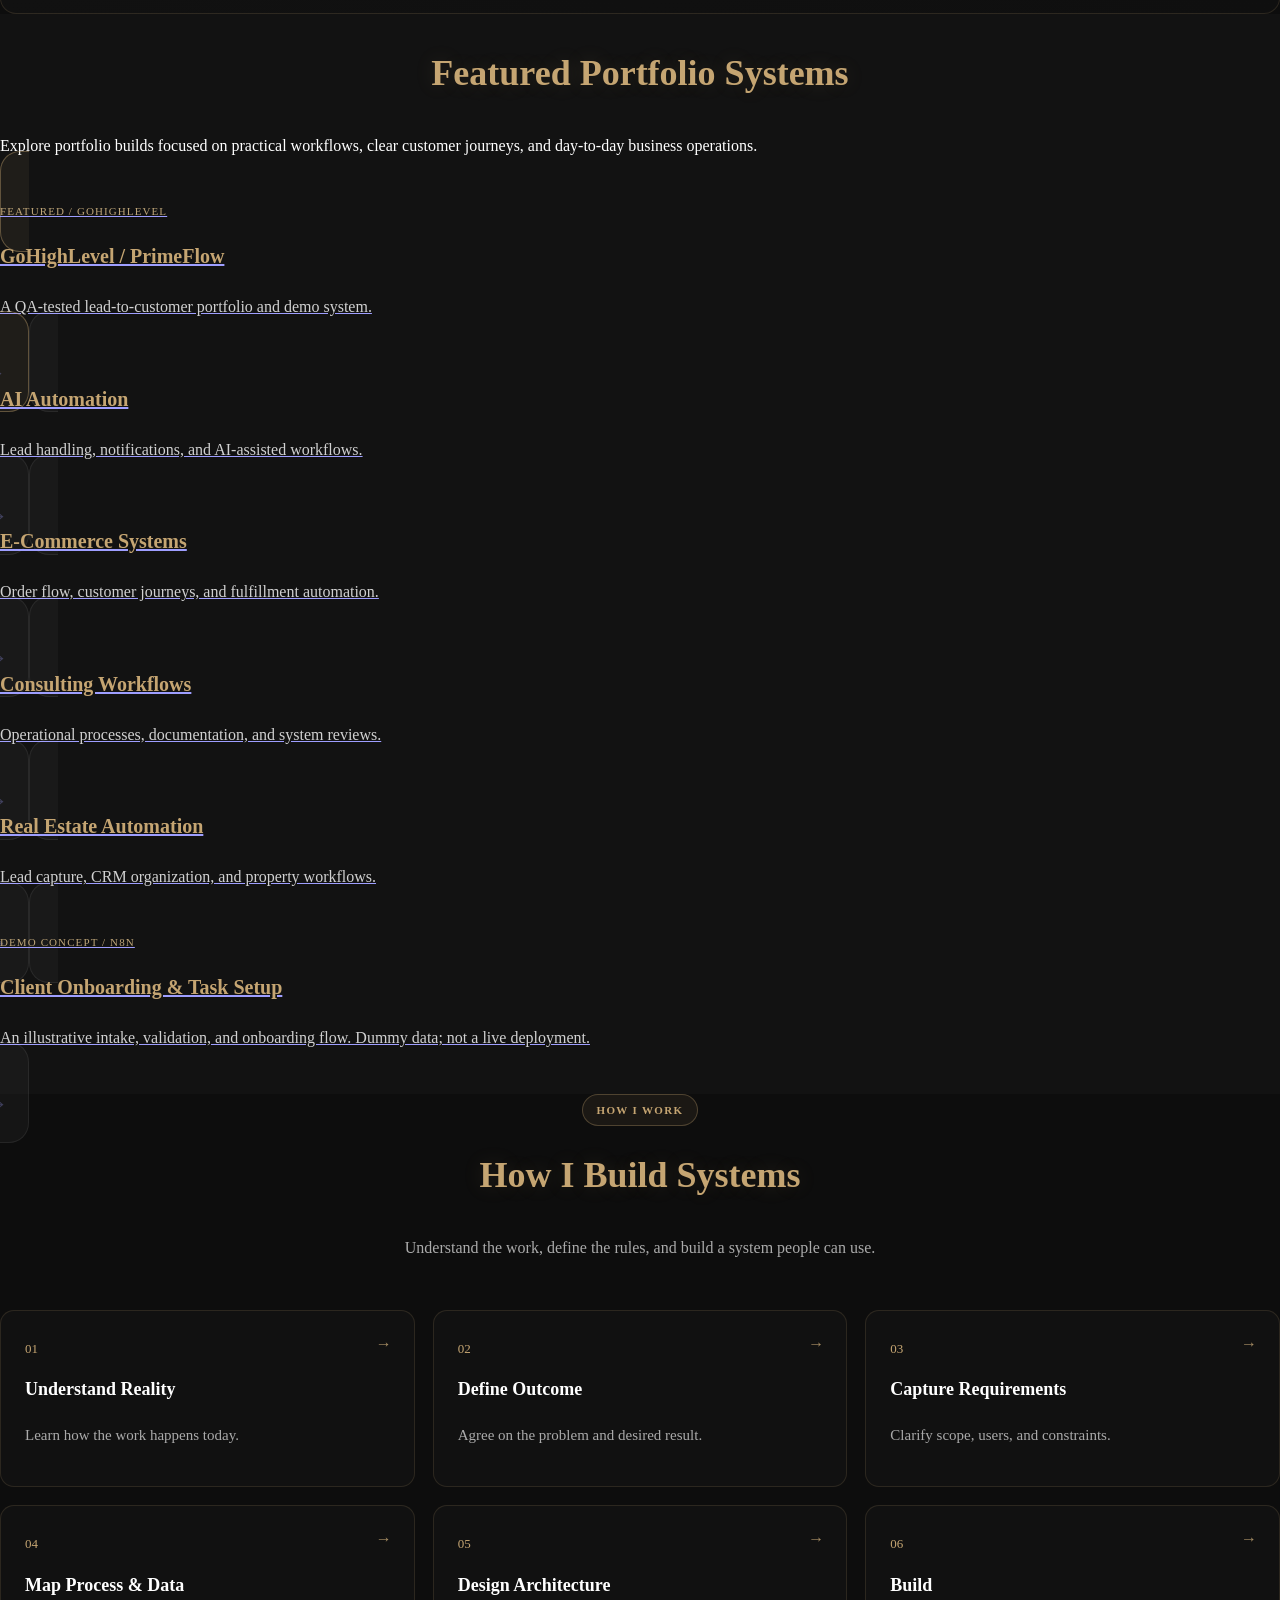
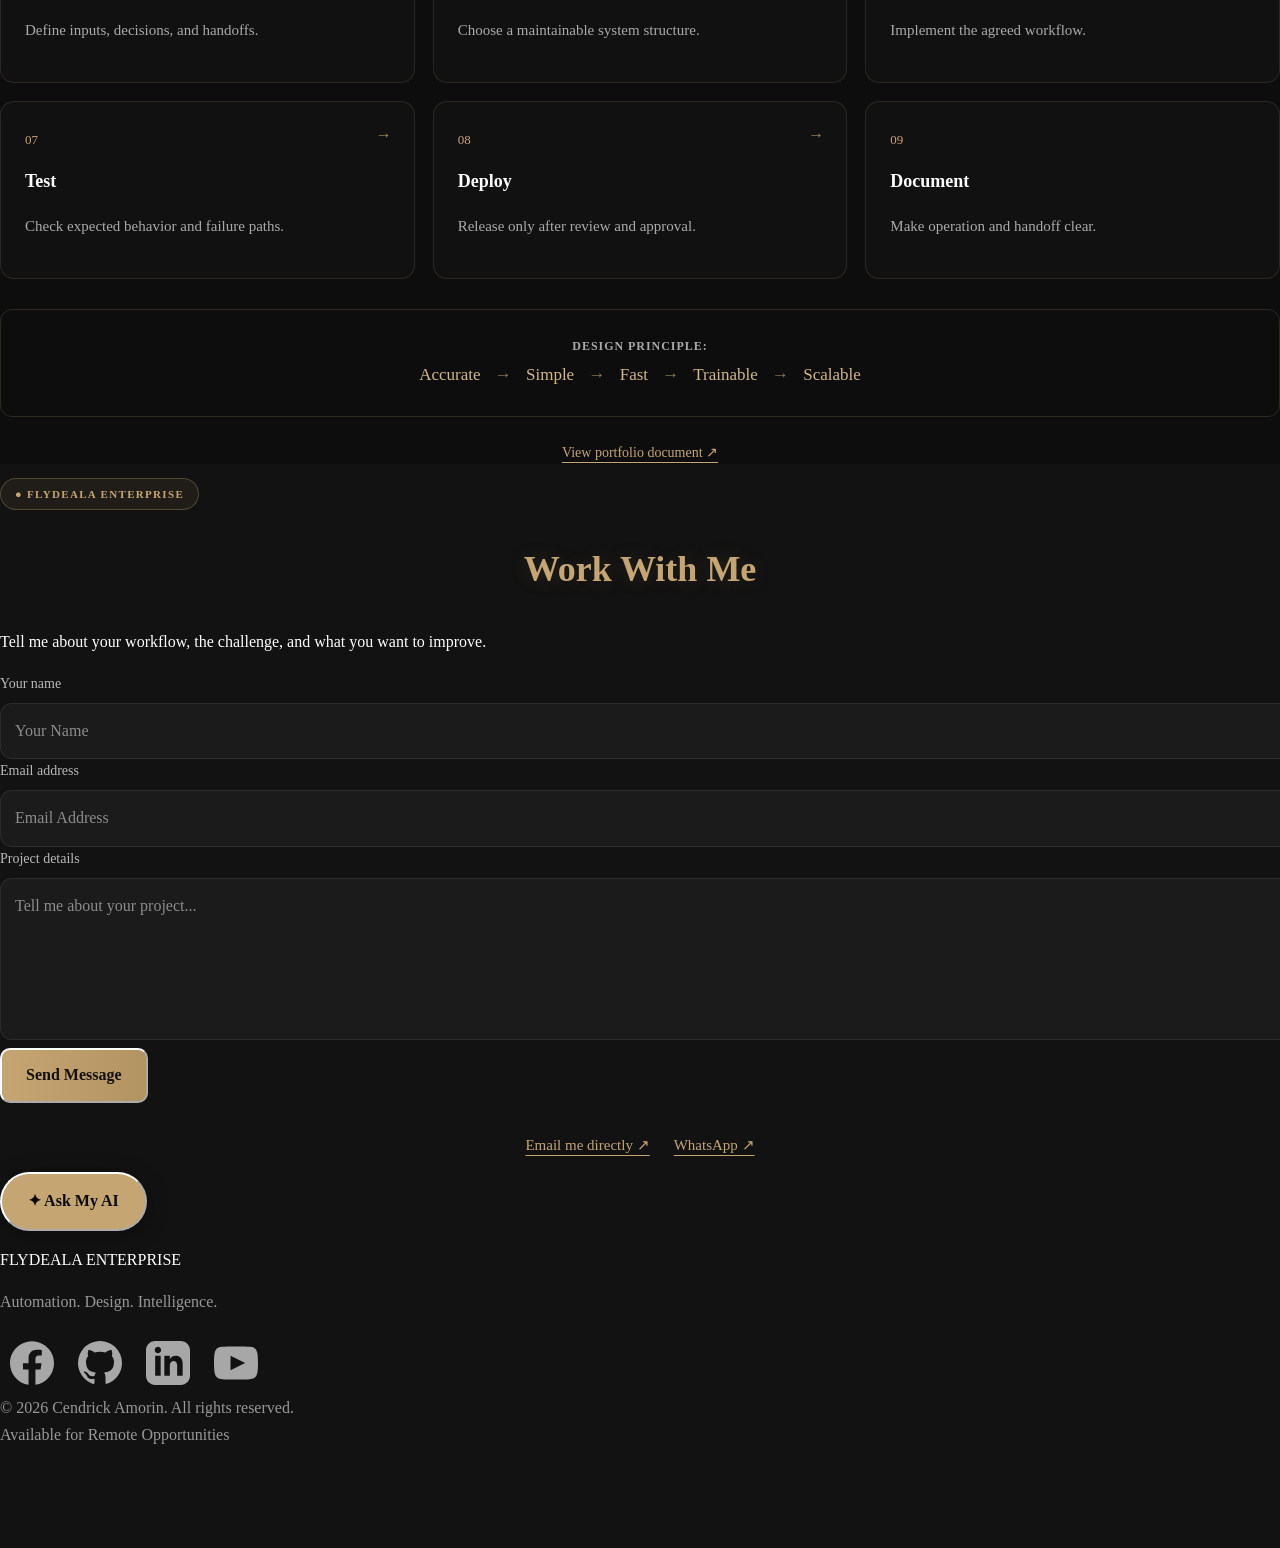
==== commit a92ff734: "Refine black and gold portfolio with PrimeFlow proof and demo systems" ====
--- a/index.html
+++ b/index.html
@@ -1,256 +1,584 @@
 <!DOCTYPE html>
 <html lang="en">
 <head>
-  <meta charset="UTF-8">
-  <meta name="viewport" content="width=device-width, initial-scale=1.0">
-  <title>Cendrick Amorin | AI-Assisted Business Systems Builder</title>
-  <meta name="description" content="Cendrick Amorin builds practical business systems, automations, CRM workflows, dashboards, and AI-assisted operations for growing teams.">
-  <script src="https://cdn.tailwindcss.com"></script>
-  <link href="https://fonts.googleapis.com/css2?family=Inter:wght@300;400;500;600;700;800&display=swap" rel="stylesheet">
-  <link rel="stylesheet" href="style.css">
-  <script>
-    tailwind.config = {
-      theme: {
-        extend: {
-          fontFamily: { inter: ['Inter','sans-serif'] },
-          colors: { gold: '#C5A572', darkgold: '#9e8458' }
-        }
-      }
-    }
-  </script>
+    <meta charset="UTF-8">
+    <meta name="viewport" content="width=device-width, initial-scale=1.0">
+    <title>Cendrick Amorin | AI-Assisted Business Systems Builder</title>
+    <meta name="description" content="Practical business systems connecting lead capture, CRM, automation, follow-up, task management, and operational visibility. Explore Cendrick Amorin’s portfolio and demo projects.">
+    <meta name="theme-color" content="#0a0a0a">
+
+    <!-- TAILWIND -->
+    <script src="https://cdn.tailwindcss.com"></script>
+
+    <!-- INTER FONT -->
+    <link href="https://fonts.googleapis.com/css2?family=Inter:wght@300;400;600;700;800&display=swap" rel="stylesheet">
+
+    <!-- CUSTOM STYLES -->
+    <link rel="stylesheet" href="style.css?v=primeflow-static-1">
+
+    <!-- TAILWIND EXT -->
+    <script>
+        tailwind.config = {
+            theme: {
+                extend: {
+                    fontFamily: {
+                        inter: ['Inter', 'sans-serif'],
+                    },
+                    colors: {
+                        gold: '#C5A572',
+                        darkgold: '#9e8458'
+                    }
+                }
+            }
+        }
+    </script>
+
+    <style>
+        /* ── Workflow Section ── */
+        .workflow-section {
+            background: #0d0d0d;
+        }
+
+        .workflow-card {
+            background: linear-gradient(145deg, #131313, #0f0f0f);
+            border: 1px solid rgba(197, 165, 114, 0.15);
+            border-radius: 16px;
+            overflow: hidden;
+            transition: border-color 0.3s ease, transform 0.3s ease, box-shadow 0.3s ease;
+        }
+
+        .workflow-card:hover {
+            border-color: rgba(197, 165, 114, 0.45);
+            transform: translateY(-4px);
+            box-shadow: 0 24px 48px rgba(197, 165, 114, 0.08);
+        }
+
+        .workflow-img-wrap {
+            position: relative;
+            overflow: hidden;
+            border-bottom: 1px solid rgba(197, 165, 114, 0.1);
+        }
+
+        .workflow-img-wrap img {
+            width: 100%;
+            display: block;
+            transition: transform 0.5s ease;
+        }
+
+        .workflow-card:hover .workflow-img-wrap img {
+            transform: scale(1.03);
+        }
+
+        .workflow-overlay {
+            position: absolute;
+            inset: 0;
+            background: linear-gradient(to top, rgba(10,10,10,0.6) 0%, transparent 60%);
+            pointer-events: none;
+        }
+
+        .workflow-badge {
+            display: inline-flex;
+            align-items: center;
+            gap: 6px;
+            background: rgba(197, 165, 114, 0.1);
+            border: 1px solid rgba(197, 165, 114, 0.25);
+            color: #C5A572;
+            font-size: 11px;
+            font-weight: 600;
+            letter-spacing: 0.08em;
+            padding: 4px 10px;
+            border-radius: 999px;
+            text-transform: uppercase;
+        }
+
+        .workflow-badge .dot {
+            width: 6px;
+            height: 6px;
+            border-radius: 50%;
+            background: #4ade80;
+            box-shadow: 0 0 6px #4ade80;
+            animation: pulse-dot 2s infinite;
+        }
+
+        @keyframes pulse-dot {
+            0%, 100% { opacity: 1; }
+            50% { opacity: 0.4; }
+        }
+
+        .workflow-tag {
+            display: inline-block;
+            background: rgba(255,255,255,0.05);
+            border: 1px solid rgba(255,255,255,0.08);
+            color: #9ca3af;
+            font-size: 11px;
+            padding: 3px 8px;
+            border-radius: 4px;
+        }
+    </style>
 </head>
-<body class="bg-[#090909] text-white font-inter overflow-x-hidden">
-
-<header class="site-nav">
-  <div class="max-w-6xl mx-auto px-6 py-5 flex items-center justify-between gap-6">
-    <a href="#top" class="brand-mark">CENDRICK AMORIN</a>
-    <nav class="hidden md:flex items-center gap-6 text-sm text-gray-400">
-      <a href="#problems">Problems I Solve</a>
-      <a href="#systems">Systems</a>
-      <a href="#process">Process</a>
-      <a href="#contact-form">Contact</a>
-    </nav>
-    <a href="#contact-form" class="nav-cta">Work With Me</a>
-  </div>
-</header>
-
-<main id="top">
-  <section class="hero-section px-6">
-    <div class="max-w-6xl mx-auto grid lg:grid-cols-[1.15fr_.85fr] gap-16 items-center">
-      <div class="space-y-8">
-        <div class="eyebrow">AI-ASSISTED BUSINESS SYSTEMS BUILDER</div>
-        <h1 class="hero-title">
-          I turn messy business processes into
-          <span>clear, usable systems.</span>
-        </h1>
-        <p class="hero-subtitle">
-          I design automation, CRM workflows, dashboards, SOP-driven operations, and AI-assisted systems that help owners reduce manual work and make better decisions.
-        </p>
-        <div class="hero-proof">
-          <span>Automation</span>
-          <span>Operations</span>
-          <span>CRM</span>
-          <span>AI Workflows</span>
-          <span>Documentation</span>
-        </div>
-        <div class="flex flex-wrap gap-4">
-          <a href="#systems" class="primary-btn">View Systems</a>
-          <a href="https://drive.google.com/file/d/1eT1Rgk7xD8HYcWeL7dNRc9bZz3kc3o0I/view?usp=drive_link" target="_blank" class="secondary-btn">View Case Study</a>
-          <a href="https://drive.google.com/file/d/1mhiSgLcsa4AG9bRtNTUCKw5_zy4Pt2K2/view?usp=sharing" target="_blank" class="secondary-btn">Resume</a>
-        </div>
-      </div>
-
-      <div class="hero-visual-stack">
-        <div class="profile-card">
-          <img src="images/profile-pic.jpg" alt="Cendrick Amorin">
-          <div class="profile-caption">
-            <span>CENDRICK AMORIN</span>
-            <strong>Systems • Automation • AI</strong>
-          </div>
-        </div>
-        <div class="hero-panel compact-panel">
-          <div class="hero-panel-label">HOW I THINK</div>
-          <div class="logic-stack">
-          <div><strong>01</strong><span>Understand the real business problem</span></div>
-          <div><strong>02</strong><span>Map the current process and bottlenecks</span></div>
-          <div><strong>03</strong><span>Design the simplest reliable system</span></div>
-          <div><strong>04</strong><span>Automate repetitive work</span></div>
-          <div><strong>05</strong><span>Leave clear controls, SOPs, and visibility</span></div>
-        </div>
-          <div class="system-principle">Accurate → Simple → Fast → Trainable → Scalable</div>
-        </div>
-      </div>
+
+<body class="bg-[#0a0a0a] text-white font-inter overflow-x-hidden">
+    <a class="skip-link" href="#case-studies">Skip to case studies</a>
+    <main id="main-content">
+
+    <!-- ================= HERO SECTION ================= -->
+    <section id="top" class="min-h-screen flex items-center justify-center px-6 lg:px-24 hero-fade portfolio-hero">
+        <div class="max-w-6xl w-full grid md:grid-cols-2 gap-16 items-center">
+
+            <!-- LEFT COLUMN: TEXT + BUTTONS -->
+            <div class="space-y-8">
+                <div class="lux-badge">
+                    ● BUSINESS SYSTEMS & AUTOMATION
+                </div>
+
+                <h1 class="text-6xl lg:text-7xl font-extrabold tracking-tight leading-[1.1] lux-title">
+                    Cendrick <span class="text-gold">Amorin</span>
+                </h1>
+
+                <p class="text-lg text-gray-300 border-l-2 border-gold pl-4">
+                    <strong class="hero-role">AI-Assisted Business Systems Builder</strong>
+                    <span class="hero-specialties">Automation • Operations • CRM • AI-Assisted Workflows</span>
+                </p>
+
+                <p class="text-gray-400 max-w-md leading-relaxed">
+                    I design practical business systems that connect lead capture, CRM, automation, follow-up, task management, and operational visibility.
+                </p>
+
+                <div class="flex flex-wrap gap-4 pt-4 hero-actions">
+                    <a href="https://drive.google.com/file/d/1gqECK5fhqOYWvMpLBYFVANAS45i5G06n/view?usp=drivesdk" class="lux-btn" target="_blank" rel="noopener noreferrer">View Case Studies</a>
+                    <a href="https://drive.google.com/file/d/1iumDb805f9tFgMo1TOZdFORvzn7_mAoT/view?usp=drivesdk" class="lux-btn-outline" target="_blank" rel="noopener noreferrer">View Resume</a>
+                    <a href="#contact-form" class="lux-btn-outline">Contact Me</a>
+                </div>
+                <p class="availability">Available for Remote Opportunities</p>
+            </div>
+
+            <!-- RIGHT COLUMN: IMAGE -->
+            <div class="relative flex justify-center">
+                <div class="lux-glow"></div>
+                <div class="relative z-10 w-80 h-[460px] overflow-hidden rounded-2xl border border-white/10 shadow-2xl luxe-frame">
+                    <img src="images/profile-pic.jpg" class="w-full h-full object-cover" alt="Cendrick Amorin" width="320" height="460" fetchpriority="high">
+                </div>
+                <div class="lux-orb">
+                    <span class="text-gold text-xl">✦</span>
+                </div>
+            </div>
+
+        </div>
+    </section>
+
+    <!-- ================= SERVICES ================= -->
+    <section class="py-24 px-6 bg-[#0d0d0d]">
+        <div class="max-w-6xl mx-auto">
+            <h2 class="lux-section-title">Premium Services</h2>
+
+            <div class="grid md:grid-cols-3 gap-10 pt-12">
+
+                <div class="lux-service-card">
+                    <div class="text-gold text-4xl mb-4">⚡</div>
+                    <h3 class="lux-service-title">CRM &amp; Pipeline Systems</h3>
+                    <p class="lux-service-text">Organize lead stages, follow-up, ownership, and next steps so important inquiries are easier to track.</p>
+                </div>
+
+                <div class="lux-service-card">
+                    <div class="text-gold text-4xl mb-4">🌐</div>
+                    <h3 class="lux-service-title">Automation Workflows</h3>
+                    <p class="lux-service-text">Connect repeatable tasks, notifications, and records using workflows built around clear business rules.</p>
+                </div>
+
+                <div class="lux-service-card">
+                    <div class="text-gold text-4xl mb-4">🎯</div>
+                    <h3 class="lux-service-title">Funnel &amp; Booking Systems</h3>
+                    <p class="lux-service-text">Connect inquiry forms, appointment booking, reminders, and recovery steps in a practical customer journey.</p>
+                </div>
+
+            </div>
+        </div>
+    </section>
+
+    <!-- ================= FEATURED CASE STUDY ================= -->
+    <section id="case-studies" class="py-24 px-6 primeflow-section" aria-labelledby="case-study-title">
+        <div class="max-w-6xl mx-auto">
+            <div class="section-intro">
+                <span class="lux-badge">FEATURED CASE STUDY</span>
+                <h2 id="case-study-title" class="lux-section-title">From first inquiry to customer.</h2>
+                <p>A portfolio build connecting the customer journey with the work behind it.</p>
+            </div>
+            <article id="primeflow" class="primeflow-case">
+                <div class="primeflow-heading">
+                    <p class="workflow-badge">Portfolio / Demo Project — QA Tested</p>
+                    <h3>PrimeFlow Home Services <span>— GoHighLevel Lead-to-Customer Automation System</span></h3>
+                    <p>A home-services demo that brings lead capture, CRM stages, booking, follow-up, operational tasks, and dashboard visibility into one connected process.</p>
+                </div>
+                <a href="https://drive.google.com/file/d/1gqECK5fhqOYWvMpLBYFVANAS45i5G06n/view?usp=drivesdk" class="lux-btn mt-6" target="_blank" rel="noopener noreferrer">View Full Case Study</a>
+                <div class="primeflow-stats" aria-label="Project scope">
+                    <div><strong>5</strong><span>funnel pages</span></div>
+                    <div><strong>8</strong><span>CRM pipeline stages</span></div>
+                    <div><strong>7</strong><span>published workflows</span></div>
+                </div>
+                <div class="primeflow-details">
+                    <div><h4>The business problem</h4><p>Inquiries, appointments, follow-up, and service tasks need a clear route from one step to the next.</p></div>
+                    <div><h4>The system</h4><p>A GoHighLevel funnel and booking system connected to an 8-stage pipeline, no-show recovery, Customer Won automation, operational tasks, and dashboard visibility.</p></div>
+                    <div><h4>The purpose</h4><p>Demonstrate how defined stages and automation can support consistent follow-through and clearer operational oversight.</p></div>
+                </div>
+                <ul class="primeflow-features" aria-label="Included system features"><li>Booking system</li><li>No-show recovery</li><li>Customer Won automation</li><li>Operational tasks</li><li>Dashboard visibility</li></ul>
+                <p class="demo-disclaimer">QA/demo data only — not live client performance results.</p>
+                <p class="primeflow-gallery-guide">Selected views of the actual project screens. Click any preview to inspect the full original screenshot.</p>
+                <div class="primeflow-gallery" aria-label="PrimeFlow project screenshots">
+                    <figure class="primeflow-proof primeflow-proof--tall">
+                        <figcaption><span class="slot-number">01 / CUSTOMER JOURNEY</span><h4>Landing page</h4><p>Service information, the request-service entry point, and booking calls to action.</p></figcaption>
+                        <div class="primeflow-proof-preview">
+                            <a href="images/primeflow/landing-page.png" data-proof="images/primeflow/landing-page.png" data-caption="PrimeFlow · Landing page — QA/demo data only" aria-label="Enlarge PrimeFlow Landing page"><img src="images/primeflow/landing-page.png" width="1920" height="5223" loading="lazy" decoding="async" alt="PrimeFlow Landing page. Service information, the request-service entry point, and booking calls to action."></a>
+                        </div>
+                        <div class="primeflow-proof-footer"><span>Cropped preview · QA/demo screenshot</span><a href="images/primeflow/landing-page.png" data-proof="images/primeflow/landing-page.png" data-caption="PrimeFlow · Landing page — QA/demo data only">View full-size image ↗</a></div>
+                    </figure>
+                    <figure class="primeflow-proof primeflow-proof--tall">
+                        <figcaption><span class="slot-number">02 / LEAD CAPTURE</span><h4>Service request form</h4><p>Structured service, property, urgency, and preferred-date fields with consent controls.</p></figcaption>
+                        <div class="primeflow-proof-preview">
+                            <a href="images/primeflow/request-service.png" data-proof="images/primeflow/request-service.png" data-caption="PrimeFlow · Service request form — QA/demo data only" aria-label="Enlarge PrimeFlow Service request form"><img src="images/primeflow/request-service.png" width="1920" height="2334" loading="lazy" decoding="async" alt="PrimeFlow Service request form. Structured service, property, urgency, and preferred-date fields with consent controls."></a>
+                        </div>
+                        <div class="primeflow-proof-footer"><span>Cropped preview · QA/demo screenshot</span><a href="images/primeflow/request-service.png" data-proof="images/primeflow/request-service.png" data-caption="PrimeFlow · Service request form — QA/demo data only">View full-size image ↗</a></div>
+                    </figure>
+                    <figure class="primeflow-proof primeflow-proof--board">
+                        <figcaption><span class="slot-number">03 / CRM PIPELINE</span><h4>Pipeline · lead to appointment</h4><p>The early pipeline stages and an appointment-booked QA opportunity.</p></figcaption>
+                        <div class="primeflow-proof-preview">
+                            <a href="images/primeflow/pipeline-early-stages.png" data-proof="images/primeflow/pipeline-early-stages.png" data-caption="PrimeFlow · Pipeline · lead to appointment — QA/demo data only" aria-label="Enlarge PrimeFlow Pipeline · lead to appointment"><img src="images/primeflow/pipeline-early-stages.png" width="1920" height="931" loading="lazy" decoding="async" alt="PrimeFlow Pipeline · lead to appointment. The early pipeline stages and an appointment-booked QA opportunity."></a>
+                        </div>
+                        <div class="primeflow-proof-footer"><span>Cropped preview · QA/demo screenshot</span><a href="images/primeflow/pipeline-early-stages.png" data-proof="images/primeflow/pipeline-early-stages.png" data-caption="PrimeFlow · Pipeline · lead to appointment — QA/demo data only">View full-size image ↗</a></div>
+                    </figure>
+                    <figure class="primeflow-proof primeflow-proof--board">
+                        <figcaption><span class="slot-number">04 / CRM PIPELINE</span><h4>Pipeline · appointment to nurture</h4><p>Later stages, including Won and Long-Term Nurture, shown with QA records.</p></figcaption>
+                        <div class="primeflow-proof-preview">
+                            <a href="images/primeflow/pipeline-later-stages.png" data-proof="images/primeflow/pipeline-later-stages.png" data-caption="PrimeFlow · Pipeline · appointment to nurture — QA/demo data only" aria-label="Enlarge PrimeFlow Pipeline · appointment to nurture"><img src="images/primeflow/pipeline-later-stages.png" width="1920" height="931" loading="lazy" decoding="async" alt="PrimeFlow Pipeline · appointment to nurture. Later stages, including Won and Long-Term Nurture, shown with QA records."></a>
+                        </div>
+                        <div class="primeflow-proof-footer"><span>Cropped preview · QA/demo screenshot</span><a href="images/primeflow/pipeline-later-stages.png" data-proof="images/primeflow/pipeline-later-stages.png" data-caption="PrimeFlow · Pipeline · appointment to nurture — QA/demo data only">View full-size image ↗</a></div>
+                    </figure>
+                    <figure class="primeflow-proof primeflow-proof--tall">
+                        <figcaption><span class="slot-number">05 / OPERATIONAL VISIBILITY</span><h4>Operations dashboard</h4><p>Opportunity status, stage distribution, lead sources, and operational tasks. All counts and percentages shown are QA/demo data, not client performance.</p></figcaption>
+                        <div class="primeflow-proof-preview">
+                            <a href="images/primeflow/operations-dashboard.png" data-proof="images/primeflow/operations-dashboard.png" data-caption="PrimeFlow · Operations dashboard — QA/demo data only" aria-label="Enlarge PrimeFlow Operations dashboard"><img src="images/primeflow/operations-dashboard.png" width="1920" height="1957" loading="lazy" decoding="async" alt="PrimeFlow Operations dashboard. Opportunity status, stage distribution, lead sources, and operational tasks. All counts and percentages shown are QA/demo data, not client performance."></a>
+                        </div>
+                        <div class="primeflow-proof-footer"><span>Cropped preview · QA/demo screenshot</span><a href="images/primeflow/operations-dashboard.png" data-proof="images/primeflow/operations-dashboard.png" data-caption="PrimeFlow · Operations dashboard — QA/demo data only">View full-size image ↗</a></div>
+                    </figure>
+                    <figure class="primeflow-proof primeflow-proof--wide">
+                        <figcaption><span class="slot-number">06 / AUTOMATION</span><h4>Seven published workflows</h4><p>The captured workflow list covers intake, booking, completion, no-show recovery, estimate follow-up, Customer Won, and long-term nurture.</p></figcaption>
+                        <div class="primeflow-proof-preview">
+                            <a href="images/primeflow/published-workflows.png" data-proof="images/primeflow/published-workflows.png" data-caption="PrimeFlow · Seven published workflows — QA/demo data only" aria-label="Enlarge PrimeFlow Seven published workflows"><img src="images/primeflow/published-workflows.png" width="1920" height="931" loading="lazy" decoding="async" alt="PrimeFlow Seven published workflows. The captured workflow list covers intake, booking, completion, no-show recovery, estimate follow-up, Customer Won, and long-term nurture."></a>
+                        </div>
+                        <div class="primeflow-proof-footer"><span>Cropped preview · QA/demo screenshot</span><a href="images/primeflow/published-workflows.png" data-proof="images/primeflow/published-workflows.png" data-caption="PrimeFlow · Seven published workflows — QA/demo data only">View full-size image ↗</a></div>
+                    </figure>
+                    <figure class="primeflow-proof primeflow-proof--wide">
+                        <figcaption><span class="slot-number">07 / FOLLOW-UP LOGIC</span><h4>No-show recovery workflow</h4><p>The captured builder connects a no-show event to opportunity lookup, tagging, team notification, a rescheduling email, and a follow-up task. This is a workflow structure capture, not an execution-test log.</p></figcaption>
+                        <div class="primeflow-proof-preview">
+                            <a href="images/primeflow/no-show-recovery.png" data-proof="images/primeflow/no-show-recovery.png" data-caption="PrimeFlow · No-show recovery workflow — QA/demo data only" aria-label="Enlarge PrimeFlow No-show recovery workflow"><img src="images/primeflow/no-show-recovery.png" width="1920" height="911" loading="lazy" decoding="async" alt="PrimeFlow No-show recovery workflow. The captured builder connects a no-show event to opportunity lookup, tagging, team notification, a rescheduling email, and a follow-up task. This is a workflow structure capture, not an execution-test log."></a>
+                        </div>
+                        <div class="primeflow-proof-footer"><span>Cropped preview · QA/demo screenshot</span><a href="images/primeflow/no-show-recovery.png" data-proof="images/primeflow/no-show-recovery.png" data-caption="PrimeFlow · No-show recovery workflow — QA/demo data only">View full-size image ↗</a></div>
+                    </figure>
+                </div>
+                <p class="asset-pending">Live demo link to be added. See the full case study above for project context.</p>
+            </article>
+            <div class="related-proof"><span>More project documentation</span><a href="https://drive.google.com/file/d/1eT1Rgk7xD8HYcWeL7dNRc9bZz3kc3o0I/view?usp=drive_link" target="_blank" rel="noopener noreferrer">Business systems case study ↗</a><a href="https://drive.google.com/file/d/1atalj_F7voqwDvJI0kmxyeN9JbOyYWK-/view?usp=drivesdk" target="_blank" rel="noopener noreferrer">SmileCare case study ↗</a></div>
+        </div>
+    </section>
+
+    <!-- ================= AUTOMATION WORKFLOWS ================= -->
+    <section id="workflows" class="workflow-section py-24 px-6">
+        <div class="max-w-6xl mx-auto">
+
+            <!-- Header -->
+            <div class="text-center mb-16">
+                <div class="lux-badge mx-auto mb-6" style="display:inline-block">
+                    ● HANDS-ON AUTOMATION
+                </div>
+                <h2 class="lux-section-title">Automation Workflows</h2>
+                <p class="text-gray-400 max-w-xl mx-auto mt-4">
+                    Hands-on automation systems and portfolio builds demonstrating lead capture, follow-up, AI-assisted workflows, and operational automation.
+                </p>
+            </div>
+
+            <!-- Workflow Cards -->
+            <div class="grid md:grid-cols-2 gap-10">
+
+                <!-- Card 1: Sales Pipeline -->
+                <div class="workflow-card">
+                    <div class="workflow-img-wrap">
+                        <a class="workflow-proof-link" href="images/sales-pipeline.png" data-proof="images/sales-pipeline.png" data-caption="Sales pipeline — original workflow screenshot" aria-label="Enlarge sales pipeline screenshot"><img src="images/sales-pipeline.png" alt="Automated Sales Pipeline & Client Nurturing System" loading="lazy" width="1917" height="916"><span class="enlarge-label">Enlarge workflow ↗</span></a>
+                        <div class="workflow-overlay"></div>
+                    </div>
+                    <div class="p-6 space-y-4">
+                        <div class="flex items-center justify-between">
+                            <span class="workflow-badge">Workflow build</span>
+                            <span class="text-gold text-sm font-semibold">n8n</span>
+                        </div>
+                        <h3 class="text-white font-bold text-xl leading-tight">
+                            Automated Sales Pipeline<br>& Client Nurturing System
+                        </h3>
+                        <p class="text-gray-400 text-sm leading-relaxed">
+                            Demonstrates webhook lead capture, Gmail team alerts, scheduled follow-up, and Google Sheets logging. The workflow connects an incoming inquiry to a recorded next step.
+                        </p>
+                        <div class="flex flex-wrap gap-2 pt-1">
+                            <span class="workflow-tag">Webhook</span>
+                            <span class="workflow-tag">Gmail</span>
+                            <span class="workflow-tag">Smart Wait</span>
+                            <span class="workflow-tag">Google Sheets</span>
+                            <span class="workflow-tag">Lead Nurturing</span>
+                        </div>
+                    </div>
+                </div>
+
+                <!-- Card 2: Content Engine -->
+                <div class="workflow-card">
+                    <div class="workflow-img-wrap">
+                        <a class="workflow-proof-link" href="images/content-engine.png" data-proof="images/content-engine.png" data-caption="Content engine — original workflow screenshot" aria-label="Enlarge content engine screenshot"><img src="images/content-engine.png" alt="AI-Powered Content Engine & Multi-Channel Distribution System" loading="lazy" width="1917" height="916"><span class="enlarge-label">Enlarge workflow ↗</span></a>
+                        <div class="workflow-overlay"></div>
+                    </div>
+                    <div class="p-6 space-y-4">
+                        <div class="flex items-center justify-between">
+                            <span class="workflow-badge">AI-assisted workflow</span>
+                            <span class="text-gold text-sm font-semibold">n8n + AI</span>
+                        </div>
+                        <h3 class="text-white font-bold text-xl leading-tight">
+                            AI-Powered Content Engine<br>& Multi-Channel Distribution
+                        </h3>
+                        <p class="text-gray-400 text-sm leading-relaxed">
+                            Demonstrates structured form input, AI-assisted content generation, Gmail routing, Google Sheets logging, and Telegram notifications. Human review remains part of a practical content process.
+                        </p>
+                        <div class="flex flex-wrap gap-2 pt-1">
+                            <span class="workflow-tag">Groq / Llama 3</span>
+                            <span class="workflow-tag">HTTP Request</span>
+                            <span class="workflow-tag">Google Sheets</span>
+                            <span class="workflow-tag">Telegram</span>
+                            <span class="workflow-tag">Multi-Channel</span>
+                        </div>
+                    </div>
+                </div>
+
+                <!-- Card 3: Book Funnel Automation -->
+                <div class="workflow-card">
+                    <div class="workflow-img-wrap">
+                        <a class="workflow-proof-link" href="images/Book Funnel Automation.png" data-proof="images/Book Funnel Automation.png" data-caption="Digital product funnel — original workflow screenshot" aria-label="Enlarge digital product funnel screenshot"><img src="images/Book Funnel Automation.png" alt="Book Funnel Automation & Lead Capture System" loading="lazy" width="1917" height="916"><span class="enlarge-label">Enlarge workflow ↗</span></a>
+                        <div class="workflow-overlay"></div>
+                    </div>
+                    <div class="p-6 space-y-4">
+                        <div class="flex items-center justify-between">
+                            <span class="workflow-badge">Funnel automation</span>
+                            <span class="text-gold text-sm font-semibold">n8n + GHL</span>
+                        </div>
+                        <h3 class="text-white font-bold text-xl leading-tight">
+                            Automated Book Funnel<br>& Digital Product Delivery
+                        </h3>
+                        <p class="text-gray-400 text-sm leading-relaxed">
+                            Demonstrates lead capture, resource retrieval, automated email delivery, and lead logging. Sequence and upsell steps show how the customer journey can be extended.
+                        </p>
+                        <div class="flex flex-wrap gap-2 pt-1">
+                            <span class="workflow-tag">Lead Capture</span>
+                            <span class="workflow-tag">Email Sequence</span>
+                            <span class="workflow-tag">PDF Delivery</span>
+                            <span class="workflow-tag">Upsell Flow</span>
+                        </div>
+                    </div>
+                </div>
+
+                <!-- Card 4: clearly labeled illustrative concept, not execution evidence -->
+                <div id="client-onboarding" class="workflow-card">
+                    <div class="workflow-img-wrap">
+                        <a class="workflow-proof-link" href="images/client-onboarding-concept.svg" data-proof="images/client-onboarding-concept.svg" data-caption="Client onboarding — illustrative demo concept; not a live or tested workflow" aria-label="Enlarge client onboarding demo concept"><img src="images/client-onboarding-concept.svg" alt="Illustrative concept: client form, validation, Google Sheets record, checklist, welcome email and team notification. Not an actual n8n execution screenshot." loading="lazy" width="1440" height="688"><span class="enlarge-label">Enlarge demo concept ↗</span></a>
+                    </div>
+                    <div class="p-6 space-y-4">
+                        <div class="flex items-center justify-between"><span class="workflow-badge">Demo concept</span><span class="text-gold text-sm font-semibold">n8n concept</span></div>
+                        <h3 class="text-white font-bold text-xl leading-tight">Client Onboarding<br>&amp; Task Setup</h3>
+                        <p class="text-gray-400 text-sm leading-relaxed">Illustrates a proposed flow from a new-client form through validation, a Google Sheets record, an onboarding checklist, a welcome email, and a team notification. Incomplete submissions route to review.</p>
+                        <p class="text-gold text-sm leading-relaxed">Demo concept using dummy data — not a live client system or tested deployment.</p>
+                        <div class="flex flex-wrap gap-2 pt-1"><span class="workflow-tag">Form Intake</span><span class="workflow-tag">Validation</span><span class="workflow-tag">Google Sheets</span><span class="workflow-tag">Task Checklist</span><span class="workflow-tag">Email / Alerts</span></div>
+                    </div>
+                </div>
+
+            </div>
+        </div>
+    </section>
+
+    <!-- ================= PORTFOLIO HUB SECTION ================= -->
+    <section class="py-24 px-6 bg-[#0a0a0a]">
+        <div class="max-w-7xl mx-auto text-center">
+
+            <h2 class="lux-section-title mb-4">Featured Portfolio Systems</h2>
+            <p class="text-gray-400 max-w-2xl mx-auto">
+                Explore portfolio builds focused on practical workflows, clear customer journeys, and day-to-day business operations.
+            </p>
+
+            <div class="grid md:grid-cols-2 lg:grid-cols-3 gap-10 pt-16 portfolio-grid">
+                <a href="#primeflow" class="lux-portfolio-card portfolio-featured group">
+                    <span class="portfolio-label">FEATURED / GOHIGHLEVEL</span>
+                    <h3 class="lux-portfolio-title">GoHighLevel / PrimeFlow</h3>
+                    <p class="lux-portfolio-text">A QA-tested lead-to-customer portfolio and demo system.</p>
+                    <span class="lux-portfolio-arrow" aria-hidden="true">→</span>
+                </a>
+
+                <a href="https://n8n-flydeala.github.io/AI-Portfolio/" target="_blank" rel="noopener noreferrer" class="lux-portfolio-card group">
+                    <h3 class="lux-portfolio-title">AI Automation</h3>
+                    <p class="lux-portfolio-text">Lead handling, notifications, and AI-assisted workflows.</p>
+                    <span class="lux-portfolio-arrow">→</span>
+                </a>
+
+                <a href="https://n8n-flydeala.github.io/ecom-portfolio/" target="_blank" rel="noopener noreferrer" class="lux-portfolio-card group">
+                    <h3 class="lux-portfolio-title">E-Commerce Systems</h3>
+                    <p class="lux-portfolio-text">Order flow, customer journeys, and fulfillment automation.</p>
+                    <span class="lux-portfolio-arrow">→</span>
+                </a>
+
+                <a href="https://n8n-flydeala.github.io/consulting-portfolio/" target="_blank" rel="noopener noreferrer" class="lux-portfolio-card group">
+                    <h3 class="lux-portfolio-title">Consulting Workflows</h3>
+                    <p class="lux-portfolio-text">Operational processes, documentation, and system reviews.</p>
+                    <span class="lux-portfolio-arrow">→</span>
+                </a>
+
+                <a href="https://n8n-flydeala.github.io/realestate-portfolio/" target="_blank" rel="noopener noreferrer" class="lux-portfolio-card group">
+                    <h3 class="lux-portfolio-title">Real Estate Automation</h3>
+                    <p class="lux-portfolio-text">Lead capture, CRM organization, and property workflows.</p>
+                    <span class="lux-portfolio-arrow">→</span>
+                </a>
+
+                <a href="#client-onboarding" class="lux-portfolio-card group">
+                    <span class="portfolio-label">DEMO CONCEPT / N8N</span>
+                    <h3 class="lux-portfolio-title">Client Onboarding &amp; Task Setup</h3>
+                    <p class="lux-portfolio-text">An illustrative intake, validation, and onboarding flow. Dummy data; not a live deployment.</p>
+                    <span class="lux-portfolio-arrow">→</span>
+                </a>
+
+            </div>
+        </div>
+    </section>
+
+    <!-- ================= HOW I BUILD SYSTEMS ================= -->
+    <section id="process" class="py-24 px-6 process-section" aria-labelledby="process-title">
+        <div class="max-w-6xl mx-auto">
+            <div class="section-intro"><span class="lux-badge">HOW I WORK</span><h2 id="process-title" class="lux-section-title">How I Build Systems</h2><p>Understand the work, define the rules, and build a system people can use.</p></div>
+            <ol class="build-process">
+                <li><span>01</span><h3>Understand Reality</h3><p>Learn how the work happens today.</p></li>
+                <li><span>02</span><h3>Define Outcome</h3><p>Agree on the problem and desired result.</p></li>
+                <li><span>03</span><h3>Capture Requirements</h3><p>Clarify scope, users, and constraints.</p></li>
+                <li><span>04</span><h3>Map Process &amp; Data</h3><p>Define inputs, decisions, and handoffs.</p></li>
+                <li><span>05</span><h3>Design Architecture</h3><p>Choose a maintainable system structure.</p></li>
+                <li><span>06</span><h3>Build</h3><p>Implement the agreed workflow.</p></li>
+                <li><span>07</span><h3>Test</h3><p>Check expected behavior and failure paths.</p></li>
+                <li><span>08</span><h3>Deploy</h3><p>Release only after review and approval.</p></li>
+                <li><span>09</span><h3>Document</h3><p>Make operation and handoff clear.</p></li>
+            </ol>
+            <p class="design-principle"><strong>Design principle:</strong> Accurate <span>→</span> Simple <span>→</span> Fast <span>→</span> Trainable <span>→</span> Scalable</p>
+            <p class="portfolio-document"><a href="https://drive.google.com/file/d/1lhcjDtfbUmvS5fPccGjFqgjj2zdY1QEe/view?usp=drive_link" target="_blank" rel="noopener noreferrer">View portfolio document ↗</a></p>
+        </div>
+    </section>
+
+    <!-- ================= CONTACT FORM ================= -->
+    <section id="contact-form" class="py-24 px-6 bg-[#0a0a0a]">
+        <div class="max-w-3xl mx-auto text-center">
+
+            <div class="lux-badge mx-auto mb-6" style="display:inline-block">
+                ● FLYDEALA ENTERPRISE
+            </div>
+
+            <h2 class="lux-section-title">Work With Me</h2>
+            <p class="text-gray-400 mt-4 mb-12">
+                Tell me about your workflow, the challenge, and what you want to improve.
+            </p>
+
+            <!-- Success State -->
+            <div id="form-success" class="hidden py-16 space-y-4" role="status" tabindex="-1">
+                <div class="text-gold text-5xl mb-4">✦</div>
+                <h3 class="text-2xl font-bold text-white">Message Received!</h3>
+                <p class="text-gray-400">Thank you. I’ll review your project details and get back to you.</p>
+            </div>
+
+            <!-- Error State -->
+            <div id="form-error" role="alert" class="hidden mb-6 p-4 rounded-xl border border-red-500/30 bg-red-500/10 text-red-400 text-sm">
+                Something went wrong. Please try again or reach out directly.
+            </div>
+
+            <!-- Form -->
+            <form id="workWithMeForm" class="space-y-6">
+                <label for="contact-name" class="form-label">Your name</label><input id="contact-name" autocomplete="name" type="text" name="name" placeholder="Your Name" class="lux-input" required>
+                <label for="contact-email" class="form-label">Email address</label><input id="contact-email" autocomplete="email" type="email" name="email" placeholder="Email Address" class="lux-input" required>
+                <label for="contact-message" class="form-label">Project details</label><textarea id="contact-message" name="message" placeholder="Tell me about your project..." rows="5" class="lux-input" required></textarea>
+                <button type="submit" id="submit-btn" class="lux-btn w-full">
+                    <span id="btn-text">Send Message</span>
+                    <span id="btn-loading" class="hidden">Sending...</span>
+                </button>
+            </form>
+            <p class="direct-contact"><a href="mailto:angelcendrickamorin@gmail.com">Email me directly ↗</a><a href="https://wa.me/639691741359" target="_blank" rel="noopener noreferrer">WhatsApp ↗</a></p>
+            <noscript><p>Please use email or WhatsApp to get in touch. The form requires JavaScript.</p></noscript>
+
+        </div>
+    </section>
+
+    </main>
+    <script src="script.js?v=portfolio-v2-20260925-r2" defer></script>
+
+
+
+    <!-- AI CHAT WIDGET -->
+    <div id="chat-container" role="region" aria-label="Cendrick AI chat" class="hidden fixed bottom-24 right-8 w-80 md:w-96 bg-[#111] border border-gold/30 rounded-2xl shadow-2xl z-[60] flex flex-col overflow-hidden">
+        <div class="bg-gold/10 p-4 border-b border-gold/20 flex justify-between items-center">
+            <span class="font-bold text-gold tracking-wide">✦ FLY AI AGENT</span>
+            <button id="close-chat" aria-label="Close AI chat" class="text-gray-400 hover:text-white text-lg leading-none">✕</button>
+        </div>
+        <div id="chat-messages" role="log" aria-live="polite" aria-relevant="additions" class="h-80 overflow-y-auto p-4 space-y-2 text-sm">
+            <div class="bg-gray-800 p-3 mr-auto max-w-[85%] rounded-lg text-gray-200">
+                Hi! I'm Cendrick's AI. How can I help you today?
+            </div>
+        </div>
+        <div class="p-3 border-t border-gold/20 bg-black/50 flex gap-2">
+            <input type="text" id="user-input" aria-label="Message to Cendrick AI" placeholder="Ask anything..."
+                class="flex-1 bg-transparent border border-white/10 rounded-md px-3 py-2 text-sm focus:outline-none focus:border-gold">
+            <button id="send-btn" class="bg-gold hover:bg-darkgold text-black px-4 py-2 rounded-md font-bold text-xs transition">SEND</button>
+        </div>
     </div>
-  </section>
-
-  <section id="problems" class="section-wrap">
-    <div class="max-w-6xl mx-auto px-6">
-      <div class="section-kicker">PROBLEMS I SOLVE</div>
-      <h2 class="section-title">Less chaos. More visibility. Better execution.</h2>
-      <p class="section-lead">I focus on recurring operational problems where a better system can save time, reduce errors, and make the business easier to run.</p>
-
-      <div class="grid md:grid-cols-3 gap-6 mt-12">
-        <article class="problem-card">
-          <div class="problem-number">01</div>
-          <h3>Leads fall through the cracks</h3>
-          <p>Build CRM pipelines, automated follow-ups, owner alerts, status tracking, and clean handoffs.</p>
-        </article>
-        <article class="problem-card">
-          <div class="problem-number">02</div>
-          <h3>Teams repeat manual work</h3>
-          <p>Map repetitive tasks and automate the right steps without overcomplicating daily operations.</p>
-        </article>
-        <article class="problem-card">
-          <div class="problem-number">03</div>
-          <h3>Owners lack clear visibility</h3>
-          <p>Create dashboards, structured records, exception-based monitoring, and decision-ready information.</p>
-        </article>
-      </div>
+
+    <div class="chat-launcher fixed bottom-10 right-10 z-50">
+        <button class="lux-float-btn" id="custom-ask-btn" aria-controls="chat-container" aria-expanded="false">
+            ✦ Ask My AI
+        </button>
     </div>
-  </section>
-
-  <section id="systems" class="section-wrap section-alt">
-    <div class="max-w-6xl mx-auto px-6">
-      <div class="section-kicker">FEATURED SYSTEMS</div>
-      <h2 class="section-title">Proof through systems, not tool lists.</h2>
-      <p class="section-lead">Each project is framed around the business problem, workflow logic, and operational outcome.</p>
-
-      <div class="grid lg:grid-cols-2 gap-6 mt-10">
-        <article class="system-card">
-          <div class="system-img-wrap"><img src="images/sales-pipeline.png" alt="Automated sales pipeline workflow"></div>
-          <div class="system-card-body">
-            <div class="system-meta"><span class="status-dot"></span> Operational System</div>
-            <h3>Automated Sales Pipeline & Client Nurturing</h3>
-            <p>Lead capture triggers alerts, follow-up logic, client communication, and real-time record updates so sales activity does not depend on memory.</p>
-            <div class="tag-row"><span>n8n</span><span>Gmail</span><span>Google Sheets</span><span>Lead Nurturing</span></div>
-          </div>
-        </article>
-
-        <article class="system-card">
-          <div class="system-img-wrap"><img src="images/content-engine.png" alt="AI-powered content workflow"></div>
-          <div class="system-card-body">
-            <div class="system-meta"><span class="status-dot"></span> AI-Assisted Workflow</div>
-            <h3>AI Content Engine & Multi-Channel Distribution</h3>
-            <p>Structured input flows into AI-assisted content generation, routing, logging, and team notifications for faster content operations.</p>
-            <div class="tag-row"><span>n8n</span><span>AI</span><span>Google Sheets</span><span>Telegram</span></div>
-          </div>
-        </article>
-
-        <article class="system-card">
-          <div class="system-img-wrap"><img src="images/Book Funnel Automation.png" alt="Automated book funnel"></div>
-          <div class="system-card-body">
-            <div class="system-meta"><span class="status-dot"></span> Funnel Automation</div>
-            <h3>Digital Product Funnel & Lead Delivery</h3>
-            <p>Lead capture, automated resource delivery, sequence logic, and upsell routing built into one connected workflow.</p>
-            <div class="tag-row"><span>GHL</span><span>Lead Capture</span><span>Email Sequence</span><span>Automation</span></div>
-          </div>
-        </article>
-
-        <article class="system-card featured-case">
-          <div class="system-card-body">
-            <div class="system-meta"><span class="status-dot"></span> Case Study Direction</div>
-            <h3>Dental Clinic Patient Booking System</h3>
-            <p>A GoHighLevel-based booking workflow designed around lead handling, appointment flow, follow-up, and staff visibility.</p>
-            <div class="case-grid">
-              <div><span>Problem</span><strong>Manual patient follow-up</strong></div>
-              <div><span>System</span><strong>GHL booking + automation</strong></div>
-              <div><span>Goal</span><strong>Cleaner handoffs & faster response</strong></div>
-            </div>
-            <a href="https://drive.google.com/file/d/1atalj_F7voqwDvJI0kmxyeN9JbOyYWK-/view?usp=drivesdk" target="_blank" class="text-link">Open SmileCare case study →</a>
-          </div>
-        </article>
-      </div>
-    </div>
-  </section>
-
-  <section id="process" class="section-wrap">
-    <div class="max-w-6xl mx-auto px-6">
-      <div class="section-kicker">HOW I WORK</div>
-      <h2 class="section-title">System design before automation.</h2>
-      <div class="process-line mt-10">
-        <div><span>01</span><h3>Diagnose</h3><p>Understand the business reality, recurring pain points, and current workflow.</p></div>
-        <div><span>02</span><h3>Map</h3><p>Define inputs, decisions, owners, handoffs, outputs, and failure points.</p></div>
-        <div><span>03</span><h3>Build</h3><p>Create the simplest system that solves the real problem without adding daily complexity.</p></div>
-        <div><span>04</span><h3>Validate</h3><p>Test edge cases, usability, data flow, and whether staff can actually operate it.</p></div>
-        <div><span>05</span><h3>Handoff</h3><p>Document the system, clarify controls, and leave a maintainable operating structure.</p></div>
-      </div>
-    </div>
-  </section>
-
-  <section class="section-wrap section-alt">
-    <div class="max-w-6xl mx-auto px-6 grid lg:grid-cols-[.8fr_1.2fr] gap-12">
-      <div>
-        <div class="section-kicker">CAPABILITY STACK</div>
-        <h2 class="section-title text-left">Tools support the system.</h2>
-        <p class="section-lead text-left">I use tools based on what the workflow requires, not because the tool itself is the product.</p>
-      </div>
-      <div class="capability-grid">
-        <div><h3>Systems</h3><p>Process mapping, workflow architecture, SOPs, dashboards, documentation</p></div>
-        <div><h3>Automation</h3><p>n8n, GoHighLevel, Zapier, Make, webhooks, integrations</p></div>
-        <div><h3>AI</h3><p>AI-assisted workflows, structured prompting, content and process support</p></div>
-        <div><h3>Creative Support</h3><p>Canva, content planning, short-form video, ad creative, web presentation</p></div>
-      </div>
-    </div>
-  </section>
-
-  <section id="contact-form" class="section-wrap">
-    <div class="max-w-3xl mx-auto px-6">
-      <div class="text-center">
-        <div class="section-kicker">WORK WITH ME</div>
-        <h2 class="section-title">Tell me what is slowing your business down.</h2>
-        <p class="section-lead">If the problem is recurring, manual, messy, or hard to track, I can help map the process and design a cleaner system.</p>
-      </div>
-
-      <div id="form-success" class="hidden form-state">
-        <h3>Message received.</h3>
-        <p>I’ll review your project details and get back to you.</p>
-      </div>
-      <div id="form-error" class="hidden form-error">Something went wrong. Please try again.</div>
-
-      <form id="workWithMeForm" class="contact-form mt-10">
-        <input type="text" name="name" placeholder="Your Name" class="lux-input" required>
-        <input type="email" name="email" placeholder="Email Address" class="lux-input" required>
-        <textarea name="message" placeholder="What process, workflow, or operational problem do you want to improve?" rows="5" class="lux-input" required></textarea>
-        <button type="submit" id="submit-btn" class="primary-btn w-full">
-          <span id="btn-text">Send Project Details</span>
-          <span id="btn-loading" class="hidden">Sending...</span>
-        </button>
-      </form>
-    </div>
-  </section>
-</main>
-
-<div id="chat-container" class="hidden fixed bottom-24 right-8 w-80 md:w-96 bg-[#111] border border-gold/30 rounded-2xl shadow-2xl z-[60] flex flex-col overflow-hidden">
-  <div class="bg-gold/10 p-4 border-b border-gold/20 flex justify-between items-center">
-    <span class="font-bold text-gold tracking-wide">✦ CENDRICK AI</span>
-    <button id="close-chat" class="text-gray-400 hover:text-white text-lg leading-none">✕</button>
-  </div>
-  <div id="chat-messages" class="h-80 overflow-y-auto p-4 space-y-2 text-sm">
-    <div class="bg-gray-800 p-3 mr-auto max-w-[85%] rounded-lg text-gray-200">Hi. Tell me what business process you want to improve.</div>
-  </div>
-  <div class="p-3 border-t border-gold/20 bg-black/50 flex gap-2">
-    <input type="text" id="user-input" placeholder="Ask about systems..." class="flex-1 bg-transparent border border-white/10 rounded-md px-3 py-2 text-sm focus:outline-none focus:border-gold">
-    <button id="send-btn" class="bg-gold hover:bg-darkgold text-black px-4 py-2 rounded-md font-bold text-xs transition">SEND</button>
-  </div>
-</div>
-
-<div class="fixed bottom-8 right-8 z-50">
-  <button class="lux-float-btn" id="custom-ask-btn">✦ Ask My AI</button>
-</div>
-
-<footer class="border-t border-white/5 py-10 px-6 bg-[#080808]">
-  <div class="max-w-6xl mx-auto flex flex-col md:flex-row items-center justify-between gap-5">
-    <div>
-      <p class="text-gold font-bold tracking-[.2em] text-xs">CENDRICK AMORIN</p>
-      <p class="text-gray-600 text-xs mt-1">AI-Assisted Business Systems Builder</p>
-    </div>
-    <div class="flex items-center gap-5 text-sm text-gray-500">
-      <a href="https://github.com/n8n-flydeala" target="_blank">GitHub</a>
-      <a href="https://www.linkedin.com/in/angel-cendrick-amorin-85667a3b9/" target="_blank">LinkedIn</a>
-    </div>
-  </div>
-</footer>
-
-<script src="script.js"></script>
+
+    <!-- ================= FOOTER ================= -->
+    <footer class="border-t border-white/5 py-12 px-6 bg-[#0a0a0a]">
+        <div class="max-w-6xl mx-auto flex flex-col items-center justify-center gap-6">
+
+            <div class="text-center space-y-1">
+                <p class="text-gold font-bold tracking-widest text-sm">FLYDEALA ENTERPRISE</p>
+                <p class="text-gray-600 text-xs">Automation. Design. Intelligence.</p>
+            </div>
+
+            <!-- SOCIAL ICONS -->
+            <div class="flex items-center gap-6 py-4">
+                <!-- Facebook -->
+                <a href="https://www.facebook.com/FlyDeala" target="_blank" rel="noopener noreferrer" class="text-gray-500 hover:text-gold transition-colors duration-300" aria-label="Facebook">
+                    <svg class="w-5 h-5" fill="currentColor" viewBox="0 0 24 24"><path d="M24 12.073c0-6.627-5.373-12-12-12s-12 5.373-12 12c0 5.99 4.388 10.954 10.125 11.854v-8.385H7.078v-3.47h3.047V9.43c0-3.007 1.792-4.669 4.533-4.669 1.312 0 2.686.235 2.686.235v2.953H15.83c-1.491 0-1.956.925-1.956 1.874v2.25h3.328l-.532 3.47h-2.796v8.385C19.612 23.027 24 18.062 24 12.073z"/></svg>
+                </a>
+                <!-- GitHub -->
+                <a href="https://github.com/n8n-flydeala" target="_blank" rel="noopener noreferrer" class="text-gray-500 hover:text-gold transition-colors duration-300" aria-label="GitHub">
+                    <svg class="w-5 h-5" fill="currentColor" viewBox="0 0 24 24"><path d="M12 0c-6.626 0-12 5.373-12 12 0 5.302 3.438 9.8 8.207 11.387.599.111.793-.261.793-.577v-2.234c-3.338.726-4.033-1.416-4.033-1.416-.546-1.387-1.333-1.756-1.333-1.756-1.089-.745.083-.729.083-.729 1.205.084 1.839 1.237 1.839 1.237 1.07 1.834 2.807 1.304 3.492.997.107-.775.418-1.305.762-1.604-2.665-.305-5.467-1.334-5.467-5.931 0-1.311.469-2.381 1.236-3.221-.124-.303-.535-1.524.117-3.176 0 0 1.008-.322 3.301 1.23.957-.266 1.983-.399 3.003-.404 1.02.005 2.047.138 3.006.404 2.291-1.552 3.297-1.23 3.297-1.23.653 1.653.242 2.874.118 3.176.77.84 1.235 1.911 1.235 3.221 0 4.609-2.807 5.624-5.479 5.921.43.372.823 1.102.823 2.222v3.293c0 .319.192.694.801.576 4.765-1.589 8.199-6.086 8.199-11.386 0-6.627-5.373-12-12-12z"/></svg>
+                </a>
+                <!-- LinkedIn -->
+                <a href="https://www.linkedin.com/in/angel-cendrick-amorin-85667a3b9/" target="_blank" rel="noopener noreferrer" class="text-gray-500 hover:text-gold transition-colors duration-300" aria-label="LinkedIn">
+                    <svg class="w-5 h-5" fill="currentColor" viewBox="0 0 24 24"><path d="M19 0h-14c-2.761 0-5 2.239-5 5v14c0 2.761 2.239 5 5 5h14c2.762 0 5-2.239 5-5v-14c0-2.761-2.238-5-5-5zm-11 19h-3v-11h3v11zm-1.5-12.268c-.966 0-1.75-.79-1.75-1.764s.784-1.764 1.75-1.764 1.75.79 1.75 1.764-.783 1.764-1.75 1.764zm13.5 12.268h-3v-5.604c0-3.368-4-3.113-4 0v5.604h-3v-11h3v1.765c1.396-2.586 7-2.777 7 2.476v6.759z"/></svg>
+                </a>
+                <!-- YouTube -->
+                <a href="https://www.youtube.com/@youngisis" target="_blank" rel="noopener noreferrer" class="text-gray-500 hover:text-gold transition-colors duration-300" aria-label="YouTube">
+                    <svg class="w-5 h-5" fill="currentColor" viewBox="0 0 24 24"><path d="M19.615 3.184c-3.604-.246-11.631-.245-15.23 0-3.897.266-4.356 2.62-4.385 8.816.029 6.185.484 8.549 4.385 8.816 3.6.245 11.626.246 15.23 0 3.897-.266 4.356-2.62 4.385-8.816-.029-6.185-.484-8.549-4.385-8.816zm-10.615 12.816v-8l8 3.993-8 4.007z"/></svg>
+                </a>
+            </div>
+
+            <div class="text-gray-600 text-xs text-center">
+                &copy; 2026 Cendrick Amorin. All rights reserved.
+            </div>
+
+            <div class="flex items-center gap-2 text-xs text-gray-600">
+                <span class="inline-block w-1.5 h-1.5 rounded-full bg-green-500" ></span>
+                Available for Remote Opportunities
+            </div>
+
+        </div>
+    </footer>
+
+    <dialog id="proof-dialog" aria-labelledby="proof-caption"><div class="proof-toolbar"><p id="proof-caption"></p><button id="close-proof" aria-label="Close workflow preview">Close ×</button></div><div class="proof-scroll"><img id="proof-full-image" alt=""></div><p class="proof-note">Original project capture. Status labels in the image are not a live service or performance check.</p><a id="proof-original" target="_blank" rel="noopener noreferrer">Open original image ↗</a></dialog>
 </body>
-</html>+</html>
--- a/style.css
+++ b/style.css
@@ -1,35 +1,436 @@
-*{box-sizing:border-box}html{scroll-behavior:smooth}body{background:#090909;color:#fff}
-.site-nav{position:sticky;top:0;z-index:40;background:rgba(9,9,9,.88);backdrop-filter:blur(18px);border-bottom:1px solid rgba(255,255,255,.05)}
-.site-nav a{transition:.25s}.site-nav nav a:hover{color:#C5A572}.brand-mark{font-size:12px;font-weight:800;letter-spacing:.18em;color:#C5A572}
-.nav-cta{font-size:12px;font-weight:700;border:1px solid rgba(197,165,114,.4);color:#C5A572;padding:9px 14px;border-radius:999px}
-.hero-section{padding-top:110px;padding-bottom:110px;background:radial-gradient(circle at 75% 30%,rgba(197,165,114,.09),transparent 32%)}
-.eyebrow,.section-kicker{font-size:11px;letter-spacing:.2em;font-weight:800;color:#C5A572}
-.hero-title{font-size:clamp(3rem,7vw,5.6rem);line-height:.98;letter-spacing:-.055em;font-weight:800;max-width:850px}.hero-title span{color:#C5A572}
-.hero-subtitle{font-size:18px;line-height:1.75;color:#aaa;max-width:690px}
-.hero-proof{display:flex;flex-wrap:wrap;gap:8px}.hero-proof span,.tag-row span{font-size:11px;color:#aaa;border:1px solid rgba(255,255,255,.08);background:rgba(255,255,255,.03);padding:6px 9px;border-radius:999px}
-.primary-btn,.secondary-btn{display:inline-flex;align-items:center;justify-content:center;min-height:46px;padding:12px 20px;border-radius:10px;font-weight:700;font-size:14px;transition:.25s;cursor:pointer}
-.primary-btn{background:#C5A572;color:#0a0a0a}.primary-btn:hover{background:#d7bc8f;transform:translateY(-2px)}
-.secondary-btn{border:1px solid rgba(197,165,114,.45);color:#C5A572;background:rgba(197,165,114,.03)}.secondary-btn:hover{background:rgba(197,165,114,.1)}
-.hero-panel{border:1px solid rgba(197,165,114,.17);background:linear-gradient(145deg,#111,#0d0d0d);padding:28px;border-radius:22px}
-.hero-panel-label{font-size:10px;letter-spacing:.2em;color:#777;margin-bottom:18px}.logic-stack{display:grid;gap:2px}
-.logic-stack div{display:grid;grid-template-columns:44px 1fr;gap:14px;align-items:center;padding:15px 0;border-bottom:1px solid rgba(255,255,255,.05)}
-.logic-stack strong{font-size:12px;color:#C5A572}.logic-stack span{font-size:14px;color:#d0d0d0}
-.system-principle{margin-top:20px;padding:13px;border-radius:10px;background:rgba(197,165,114,.07);color:#C5A572;font-size:12px;text-align:center;letter-spacing:.04em}
-.section-wrap{padding:100px 0}.section-alt{background:#0d0d0d}
-.section-title{font-size:clamp(2rem,4.2vw,3.5rem);line-height:1.08;letter-spacing:-.035em;font-weight:800;margin-top:10px;max-width:820px}
-.section-lead{color:#888;line-height:1.75;max-width:700px;margin-top:18px}.text-left{text-align:left!important}
-.problem-card{border-top:1px solid rgba(197,165,114,.35);padding:26px 4px 0}.problem-number{font-size:11px;color:#C5A572;margin-bottom:22px}.problem-card h3{font-size:20px;font-weight:700;margin-bottom:10px}.problem-card p{font-size:14px;line-height:1.7;color:#888}
-.system-card{border:1px solid rgba(255,255,255,.07);border-radius:18px;overflow:hidden;background:#101010;transition:.3s}.system-card:hover{border-color:rgba(197,165,114,.35);transform:translateY(-3px)}
-.system-img-wrap{aspect-ratio:16/9;overflow:hidden;border-bottom:1px solid rgba(255,255,255,.05)}.system-img-wrap img{width:100%;height:100%;object-fit:cover}
-.system-card-body{padding:24px}.system-meta{font-size:10px;letter-spacing:.1em;color:#999;text-transform:uppercase;display:flex;align-items:center;gap:8px}.status-dot{width:6px;height:6px;border-radius:50%;background:#65d697;box-shadow:0 0 8px rgba(101,214,151,.6)}
-.system-card h3{font-size:22px;line-height:1.25;font-weight:750;margin:14px 0 10px}.system-card p{font-size:14px;line-height:1.7;color:#8f8f8f}.tag-row{display:flex;gap:7px;flex-wrap:wrap;margin-top:18px}
-.featured-case{display:flex;align-items:center;background:linear-gradient(145deg,rgba(197,165,114,.09),#101010)}.case-grid{display:grid;gap:10px;margin:22px 0}.case-grid div{display:flex;justify-content:space-between;gap:20px;padding:11px 0;border-bottom:1px solid rgba(255,255,255,.06)}.case-grid span{font-size:11px;color:#777;text-transform:uppercase}.case-grid strong{font-size:12px;text-align:right;color:#d9d9d9}.text-link{color:#C5A572;font-size:13px;font-weight:700}
-.process-line{display:grid;grid-template-columns:repeat(5,1fr);gap:0;border-top:1px solid rgba(255,255,255,.08)}.process-line>div{padding:24px 22px 10px;border-right:1px solid rgba(255,255,255,.06)}.process-line>div:last-child{border-right:0}.process-line span{font-size:11px;color:#C5A572}.process-line h3{font-size:17px;font-weight:700;margin:18px 0 8px}.process-line p{font-size:13px;color:#858585;line-height:1.6}
-.capability-grid{display:grid;grid-template-columns:1fr 1fr;gap:16px}.capability-grid div{border:1px solid rgba(255,255,255,.07);border-radius:14px;padding:22px;background:#101010}.capability-grid h3{font-size:15px;font-weight:700;color:#C5A572;margin-bottom:9px}.capability-grid p{font-size:13px;line-height:1.6;color:#888}
-.contact-form{display:grid;gap:14px}.lux-input{width:100%;background:#101010;border:1px solid rgba(255,255,255,.09);padding:15px 16px;border-radius:12px;outline:none;color:white;transition:.25s}.lux-input:focus{border-color:#C5A572;background:#121212}
-.form-state,.form-error{padding:24px;border-radius:14px;margin-top:28px}.form-state{background:rgba(101,214,151,.08);border:1px solid rgba(101,214,151,.18)}.form-error{background:rgba(248,113,113,.08);border:1px solid rgba(248,113,113,.2);color:#fca5a5}
-.hidden{display:none}
-.lux-float-btn{background:#C5A572;color:#090909;padding:13px 20px;border-radius:999px;font-size:13px;font-weight:800;box-shadow:0 0 24px rgba(197,165,114,.2)}
-#chat-messages::-webkit-scrollbar{width:4px}#chat-messages::-webkit-scrollbar-thumb{background:#444;border-radius:10px}
-@media(max-width:900px){.process-line{grid-template-columns:1fr 1fr}.process-line>div{border-bottom:1px solid rgba(255,255,255,.06)}}
-@media(max-width:700px){.hero-section{padding-top:72px;padding-bottom:72px}.section-wrap{padding:76px 0}.hero-title{font-size:3.2rem}.capability-grid,.process-line{grid-template-columns:1fr}.process-line>div{border-right:0}.lux-float-btn{padding:12px 16px}}
+/* LUX BADGE */
+.lux-badge {
+    display: inline-block;
+    padding: 6px 14px;
+    font-size: 10px;
+    font-weight: 700;
+    letter-spacing: 0.18em;
+    color: #C5A572;
+    border: 1px solid rgba(197, 165, 114, 0.3);
+    border-radius: 20px;
+    background: rgba(197, 165, 114, 0.08);
+}
+
+/* LUX TITLE */
+.lux-title {
+    text-shadow: 0 0 25px rgba(197, 165, 114, 0.25);
+}
+
+/* GOLD GLOW BEHIND IMAGE */
+.lux-glow {
+    position: absolute;
+    inset: 0;
+    background: radial-gradient(circle, rgba(197,165,114,0.25), transparent 70%);
+    filter: blur(90px);
+    border-radius: 50%;
+}
+
+/* PREMIUM IMAGE FRAME */
+.luxe-frame {
+    transition: 0.6s ease;
+}
+.luxe-frame:hover {
+    transform: scale(1.04);
+    border-color: rgba(197,165,114,0.4);
+}
+
+/* FLOATING GOLD ORB */
+.lux-orb {
+    position: absolute;
+    right: -18px;
+    top: -18px;
+    width: 54px;
+    height: 54px;
+    border-radius: 50%;
+    background: #111;
+    border: 1px solid rgba(197,165,114,0.3);
+    display: flex;
+    align-items: center;
+    justify-content: center;
+    animation: float 4s ease-in-out infinite;
+}
+@keyframes float {
+    0%,100% { transform: translateY(0); }
+    50% { transform: translateY(-10px); }
+}
+
+/* GOLD BUTTONS */
+.lux-btn {
+    background: linear-gradient(to right, #C5A572, #9e8458);
+    padding: 12px 24px;
+    border-radius: 10px;
+    font-weight: 700;
+    transition: 0.3s;
+}
+.lux-btn:hover {
+    filter: brightness(1.15);
+    transform: translateY(-2px);
+}
+
+.lux-btn-outline {
+    padding: 12px 24px;
+    border-radius: 10px;
+    border: 1px solid #C5A572;
+    font-weight: 700;
+    color: #C5A572;
+    transition: 0.3s;
+}
+.lux-btn-outline:hover {
+    background: rgba(197,165,114,0.12);
+    transform: translateY(-2px);
+}
+
+/* SERVICE CARDS */
+.lux-service-card {
+    background: rgba(255, 255, 255, 0.03);
+    padding: 28px;
+    border-radius: 20px;
+    border: 1px solid rgba(255,255,255,0.06);
+    transition: 0.4s;
+}
+.lux-service-card:hover {
+    border-color: #C5A572;
+    transform: translateY(-6px);
+    background: rgba(197,165,114,0.05);
+}
+
+.lux-service-title {
+    font-size: 20px;
+    font-weight: 700;
+}
+.lux-service-text {
+    color: #c7c7c7;
+    font-size: 14px;
+}
+
+/* FORM INPUT */
+.lux-input {
+    width: 100%;
+    background: rgba(255,255,255,0.04);
+    border: 1px solid rgba(255,255,255,0.08);
+    padding: 14px;
+    border-radius: 12px;
+    outline: none;
+    transition: 0.3s;
+}
+.lux-input:focus {
+    border-color: #C5A572;
+    background: rgba(255,255,255,0.07);
+}
+
+/* FLOATING BUTTON */
+.lux-float-btn {
+    background: #C5A572;
+    padding: 14px 26px;
+    border-radius: 999px;
+    font-weight: 700;
+    color: #0a0a0a;
+    box-shadow: 0 0 25px rgba(197,165,114,0.4);
+    animation: pulse 2s infinite;
+    z-index: 9999;
+    pointer-events: auto;
+}
+@keyframes pulse {
+    0% { box-shadow: 0 0 0 0 rgba(197,165,114,0.6); }
+    70% { box-shadow: 0 0 0 22px rgba(197,165,114,0); }
+    100% { box-shadow: 0 0 0 0 rgba(197,165,114,0); }
+}
+
+/* SECTION TITLE */
+.lux-section-title {
+    font-size: 36px;
+    font-weight: 800;
+    text-align: center;
+    color: #C5A572;
+    text-shadow: 0 0 20px rgba(197,165,114,0.15);
+}
+/* PORTFOLIO CARDS */
+.lux-portfolio-card {
+    background: rgba(255,255,255,0.03);
+    border: 1px solid rgba(255,255,255,0.07);
+    padding: 28px;
+    border-radius: 20px;
+    text-align: left;
+    transition: 0.35s;
+    position: relative;
+    overflow: hidden;
+}
+
+.lux-portfolio-card:hover {
+    border-color: #C5A572;
+    background: rgba(197,165,114,0.06);
+    transform: translateY(-6px);
+}
+
+.lux-portfolio-title {
+    font-size: 20px;
+    font-weight: 700;
+    color: #C5A572;
+}
+
+.lux-portfolio-text {
+    font-size: 14px;
+    color: #d1d1d1;
+    margin-top: 6px;
+}
+
+.lux-portfolio-arrow {
+    position: absolute;
+    right: 22px;
+    bottom: 20px;
+    font-size: 22px;
+    opacity: 0.3;
+    transition: 0.35s;
+}
+
+.lux-portfolio-card:hover .lux-portfolio-arrow {
+    opacity: 1;
+    transform: translateX(5px);
+}
+.hidden {
+    display: none;
+}
+
+/* Para sa scrollbar ng chat */
+#chat-messages::-webkit-scrollbar {
+    width: 4px;
+}
+#chat-messages::-webkit-scrollbar-thumb {
+    background: #444;
+    border-radius: 10px;
+}
+.lux-btn, .lux-btn-outline {
+    display: inline-block; /* Idagdag mo 'to para gumana nang tama ang transform at padding */
+    text-align: center;
+    cursor: pointer;
+}
+
+/* LUX CHAT UI */
+#chat-container {
+    backdrop-filter: blur(16px); /* Para sa glass effect */
+    background: rgba(10, 10, 10, 0.9);
+    border: 1px solid rgba(197, 165, 114, 0.2);
+    box-shadow: 0 20px 50px rgba(0, 0, 0, 0.5);
+    transition: all 0.3s cubic-bezier(0.4, 0, 0.2, 1);
+}
+
+.chat-bubble-user {
+    background: rgba(197, 165, 114, 0.15);
+    color: #C5A572;
+    border: 1px solid rgba(197, 165, 114, 0.2);
+    border-radius: 12px 12px 0 12px;
+}
+
+.chat-bubble-ai {
+    background: rgba(255, 255, 255, 0.05);
+    color: #e5e5e5;
+    border: 1px solid rgba(255, 255, 255, 0.1);
+    border-radius: 12px 12px 12px 0;
+}
+
+.lux-float-btn {
+    z-index: 999;
+    cursor: pointer;
+}
+
+/* Para sa mobile, baka masyadong malaki ang 36px na title */
+@media (max-width: 768px) {
+    .lux-section-title {
+        font-size: 28px;
+    }
+}
+/* Override n8n chat widget colors */
+:root {
+    --chat--color-primary: #C5A572;
+    --chat--color-primary-shade-50: #9e8458;
+    --chat--color-primary-shade-100: #9e8458;
+    --chat--color-secondary: #C5A572;
+    --chat--color-secondary-shade-50: #9e8458;
+    --chat--window--width: 380px;
+    --chat--window--height: 520px;
+    --chat--color-dark: #0a0a0a;
+    --chat--color-light: #111;
+    --chat--message--bot--background: #1a1a1a;
+    --chat--message--user--background: #C5A572;
+    --chat--message--user--color: #000;
+    --chat--header--background: #111;
+    --chat--header--color: #C5A572;
+    --chat--input--background: #111;
+    --chat--input--border-color: rgba(197,165,114,0.3);
+}
+
+/* Portfolio refinement: preserve the original black/gold design language. */
+:root { color-scheme: dark; --gold: #C5A572; }
+html { scroll-behavior: smooth; scroll-padding-top: 24px; }
+body { margin: 0; line-height: 1.65; }
+section { scroll-margin-top: 24px; }
+button, input, textarea { font: inherit; }
+button { cursor: pointer; }
+button:disabled { cursor: wait; opacity: .65; }
+a, button, input, textarea { -webkit-tap-highlight-color: transparent; }
+:focus-visible { outline: 2px solid #dfc496; outline-offset: 5px; }
+.hidden { display: none !important; }
+.skip-link { position: fixed; top: 12px; left: 12px; z-index: 100; background: var(--gold); color: #090909; padding: 12px 18px; border-radius: 8px; transform: translateY(-150%); }
+.skip-link:focus { transform: translateY(0); }
+.portfolio-hero { padding-top: 64px; padding-bottom: 64px; }
+.hero-role { display: block; font-size: 22px; line-height: 1.45; color: #e5e5e5; }
+.hero-specialties { display: block; font-size: 16px; color: #bcbcbc; margin-top: 10px; }
+.availability { font-size: 14px; color: #b5a589; }
+.lux-badge { font-size: 11px; letter-spacing: .12em; }
+.lux-title { text-shadow: 0 0 25px rgba(197,165,114,.16); }
+.lux-btn { color: #14110c; background: linear-gradient(to right,#c5a572,#b29362); }
+.lux-btn, .lux-btn-outline { min-height: 48px; display: inline-flex; align-items: center; justify-content: center; }
+.lux-service-card { height: 100%; }
+.lux-service-text, .lux-portfolio-text { font-size: 16px; line-height: 1.7; margin-top: 10px; }
+.lux-service-card:hover, .lux-portfolio-card:hover, .workflow-card:hover { transform: translateY(-3px); }
+.luxe-frame:hover { transform: scale(1.015); }
+.lux-orb { animation: none; }
+.lux-float-btn { animation: none; box-shadow: 0 4px 22px rgba(0,0,0,.3); }
+.section-intro { text-align: center; margin-bottom: 48px; }
+.section-intro .lux-section-title { margin-top: 20px; }
+.section-intro > p { color: #aaa; max-width: 640px; margin: 16px auto 0; }
+.primeflow-section { background: #0a0a0a; }
+.primeflow-case { border: 1px solid rgba(197,165,114,.3); background: linear-gradient(145deg,#161411,#101010); border-radius: 20px; overflow: hidden; padding: 44px; }
+.primeflow-heading { max-width: 850px; }
+.primeflow-heading h3 { font-size: clamp(28px,3.4vw,42px); line-height: 1.22; font-weight: 750; margin: 22px 0 18px; letter-spacing: -.03em; }
+.primeflow-heading h3 > span { display: block; font-size: .67em; color: var(--gold); margin-top: 12px; line-height: 1.4; letter-spacing: -.01em; }
+.primeflow-heading > p:last-child { color: #b4b4b4; font-size: 17px; line-height: 1.8; }
+.primeflow-stats { display: grid; grid-template-columns: repeat(3,1fr); border-top: 1px solid rgba(197,165,114,.18); border-bottom: 1px solid rgba(197,165,114,.18); margin: 32px 0; padding: 24px 0; }
+.primeflow-stats > div { padding: 0 24px; border-right: 1px solid rgba(197,165,114,.18); }
+.primeflow-stats > div:first-child { padding-left: 0; }
+.primeflow-stats > div:last-child { border: 0; }
+.primeflow-stats strong { font-size: 38px; font-weight: 700; color: var(--gold); display: block; line-height: 1.2; }
+.primeflow-stats span { font-size: 15px; color: #c8c3ba; display: block; margin-top: 8px; }
+.primeflow-details { display: grid; grid-template-columns: 1fr 1.2fr 1fr; gap: 30px; }
+.primeflow-details h4 { font-size: 16px; font-weight: 700; color: #dbc29a; margin-bottom: 10px; }
+.primeflow-details p { color: #b5b5b5; font-size: 15px; }
+.primeflow-features { display: flex; flex-wrap: wrap; gap: 9px; padding: 0; list-style: none; margin-top: 28px; }
+.primeflow-features li { border: 1px solid rgba(197,165,114,.2); color: #c7b594; border-radius: 6px; padding: 6px 10px; font-size: 13px; background: rgba(197,165,114,.04); }
+.demo-disclaimer { margin-top: 24px; padding: 14px 18px; color: #dcc8a5; border-left: 2px solid var(--gold); background: rgba(197,165,114,.055); font-size: 14px; }
+.primeflow-gallery { display: grid; gap: 24px; margin-top: 36px; }
+.screenshot-slot { min-height: 260px; display: flex; flex-direction: column; align-items: center; justify-content: center; text-align: center; padding: 32px; border: 1px dashed rgba(197,165,114,.35); border-radius: 12px; background: #101010; }
+.slot-number { color: #bea57b; font-size: 12px; letter-spacing: .1em; }
+.screenshot-slot h4 { color: #d8d4cc; font-size: 22px; font-weight: 650; margin: 18px 0 8px; }
+.screenshot-slot p { color: var(--gold); font-size: 15px; }
+.slot-description { color: #929292; font-size: 14px; margin-top: 8px; }
+.asset-pending { color: #a5a5a5; font-size: 14px; margin-top: 20px; text-align: center; }
+.related-proof { display: flex; flex-wrap: wrap; justify-content: center; gap: 14px 28px; padding-top: 28px; font-size: 14px; }
+.related-proof > span { color: #aaa; }
+.related-proof a, .portfolio-document a, .direct-contact a { color: var(--gold); text-decoration: underline; text-underline-offset: 5px; }
+.workflow-card .text-sm { font-size: 15px; }
+.workflow-card .workflow-badge { font-size: 11px; }
+.workflow-card .p-6 { padding: 28px; }
+.workflow-card .workflow-img-wrap img { transform: none; }
+.workflow-img-wrap { background: #161616; }
+.workflow-overlay { display: none; }
+.workflow-proof-link { display: block; position: relative; }
+.workflow-proof-link img { height: auto; }
+.enlarge-label { display: block; padding: 9px 16px; background: #111; color: var(--gold); border-top: 1px solid rgba(197,165,114,.15); font-size: 13px; text-align: right; }
+.workflow-tag { font-size: 12px; padding: 4px 9px; }
+.portfolio-grid .lux-portfolio-card { min-height: 210px; padding-bottom: 54px; }
+.portfolio-featured { border-color: rgba(197,165,114,.4); background: rgba(197,165,114,.07); }
+.portfolio-label { display: block; color: #bfa679; font-size: 11px; letter-spacing: .1em; margin-bottom: 14px; }
+.process-section { background: #0d0d0d; }
+.build-process { list-style: none; padding: 0; display: grid; grid-template-columns: repeat(3,1fr); gap: 18px; }
+.build-process li { position: relative; padding: 24px; border: 1px solid rgba(197,165,114,.15); border-radius: 14px; background: rgba(255,255,255,.02); }
+.build-process li > span { color: var(--gold); font-size: 13px; }
+.build-process li:not(:last-child)::after { content: '→'; position: absolute; right: 22px; top: 20px; color: #a48b62; }
+.build-process h3 { font-size: 18px; font-weight: 650; margin-top: 14px; }
+.build-process p { font-size: 15px; color: #aaa; margin-top: 8px; }
+.design-principle { text-align: center; color: #d3b786; border: 1px solid rgba(197,165,114,.18); padding: 24px 16px; border-radius: 12px; margin-top: 30px; font-size: 17px; line-height: 2; }
+.design-principle strong { display: block; font-size: 12px; letter-spacing: .08em; text-transform: uppercase; color: #aaa; }
+.design-principle span { color: #8d7a5c; padding: 0 10px; }
+.portfolio-document { margin-top: 24px; text-align: center; font-size: 14px; }
+.form-label { display: block; text-align: left; font-size: 14px; color: #b9b9b9; margin-bottom: 8px; }
+#workWithMeForm > .lux-input { margin-top: 0; font-size: 16px; }
+.lux-input { color: #eee; }
+.lux-input::placeholder { color: #8c8c8c; }
+.direct-contact { margin-top: 30px; display: flex; justify-content: center; flex-wrap: wrap; gap: 24px; font-size: 15px; }
+#chat-container { z-index: 1000; max-width: calc(100vw - 32px); max-height: calc(100dvh - 120px); transition: none; }
+#chat-messages { min-height: 100px; flex: 1 1 auto; }
+#user-input { min-width: 0; font-size: 16px; }
+#close-chat { width: 36px; height: 36px; flex-shrink: 0; }
+.chat-bubble-user, .chat-bubble-ai { overflow-wrap: anywhere; }
+footer { padding-bottom: 100px !important; }
+footer a[aria-label] { display: inline-flex; padding: 10px; min-height: 44px; min-width: 44px; align-items: center; justify-content: center; color: #a7a7a7; }
+footer .text-gray-600 { color: #989898; }
+#proof-dialog { color: #eee; width: min(1400px,96vw); max-height: 94dvh; padding: 20px; border: 1px solid rgba(197,165,114,.4); border-radius: 14px; background: #111; overflow: auto; }
+#proof-dialog::backdrop { background: rgba(0,0,0,.85); }
+body.proof-open { overflow: hidden; }
+.proof-toolbar { display: flex; gap: 24px; align-items: center; justify-content: space-between; margin-bottom: 16px; }
+.proof-toolbar p { font-size: 15px; }
+.proof-toolbar button { flex-shrink: 0; padding: 8px 14px; min-height: 44px; color: var(--gold); border: 1px solid rgba(197,165,114,.35); border-radius: 8px; }
+.proof-scroll { overflow: auto; }
+#proof-full-image { display: block; width: 100%; min-width: 900px; height: auto; }
+.proof-note { font-size: 13px; color: #aaa; margin-top: 14px; }
+#proof-original { display: inline-block; color: var(--gold); font-size: 14px; margin-top: 10px; text-decoration: underline; }
+@media(min-width:1280px) { .portfolio-hero h1 { font-size: 72px; } }
+@media(max-width:767px) {
+ .portfolio-hero { padding-top: 56px; padding-bottom: 56px; min-height: auto; }
+ .portfolio-hero > div { gap: 48px; }
+ .portfolio-hero h1 { font-size: clamp(45px,10vw,60px); }
+ .hero-role { font-size: 20px; }
+ .hero-specialties { font-size: 15px; }
+ .portfolio-hero .luxe-frame { width: min(320px,85vw); height: 390px; }
+ .lux-orb { right: 0; top: -20px; width: 44px; height: 44px; }
+ section.py-24 { padding-top: 64px; padding-bottom: 64px; }
+ .primeflow-case { padding: 24px; }
+ .primeflow-details { grid-template-columns: 1fr; gap: 22px; }
+ .primeflow-stats > div { padding: 0 12px; }
+ .primeflow-stats strong { font-size: 32px; }
+ .primeflow-stats span { font-size: 13px; }
+ .screenshot-slot { min-height: 230px; padding: 24px 14px; }
+ .screenshot-slot h4 { font-size: 19px; }
+ .workflow-card .p-6 { padding: 24px; }
+ .build-process { grid-template-columns: 1fr; }
+ .build-process li:not(:last-child)::after { content: '↓'; }
+ .design-principle { font-size: 16px; }
+ .design-principle span { padding: 0 3px; }
+ body .chat-launcher { position: static; display: flex; justify-content: center; padding: 0 24px 36px; background: #0a0a0a; }
+ #chat-container { left: 16px; right: 16px; bottom: 16px; width: auto; max-width: none; max-height: calc(100dvh - 32px); }
+ #chat-messages { height: min(300px,45dvh); }
+ footer { padding-bottom: 48px !important; }
+ .proof-toolbar { gap: 12px; align-items: start; }
+ #proof-dialog { padding: 14px; }
+}
+@media(max-width:380px) {
+ .hero-actions { display: grid; }
+ .primeflow-case { padding: 20px; }
+ .primeflow-stats { gap: 10px; }
+ .primeflow-stats > div { padding: 0 5px; }
+ .primeflow-heading .workflow-badge { letter-spacing: 0; font-size: 10px; }
+}
+@media(prefers-reduced-motion:reduce) {
+ html { scroll-behavior: auto; }
+ *, *::before, *::after { animation: none !important; transition: none !important; }
+}
+
+#chat-messages > div:not(.chat-bubble-user) { background: #202020; }
+
+/* Static proof previews crop only the display; viewer retains original images. */
+.primeflow-gallery-guide { color: #b5b5b5; font-size: 15px; line-height: 1.8; margin-top: 32px; }
+.primeflow-proof { min-width: 0; margin: 0; overflow: hidden; border: 1px solid rgba(197,165,114,.25); border-radius: 14px; background: #101010; }
+.primeflow-proof figcaption { padding: 24px 28px; }
+.primeflow-proof h4 { font-size: 24px; line-height: 1.35; font-weight: 700; color: #e8dfd0; margin: 10px 0; }
+.primeflow-proof figcaption p { color: #b5b5b5; font-size: 15px; line-height: 1.75; max-width: 860px; }
+.primeflow-proof-footer { display: flex; align-items: center; justify-content: space-between; gap: 16px; padding: 16px 24px; border-top: 1px solid rgba(197,165,114,.2); }
+.primeflow-proof-footer span { color: #aaa; font-size: 13px; }
+.primeflow-proof-footer a { color: #d2b580; font-size: 14px; text-decoration: underline; text-underline-offset: 4px; padding: 8px 0; }
+#proof-full-image { width: auto; min-width: 100%; max-width: none; height: auto; }
+@media(max-width:767px) {
+ .primeflow-proof figcaption { padding: 20px; }
+ .primeflow-proof h4 { font-size: 21px; }
+ .primeflow-proof-footer { padding: 12px 20px; flex-direction: column; align-items: flex-start; gap: 4px; }
+}
+
+.primeflow-proof-preview { overflow: hidden; background: #f5f6f8; }
+.primeflow-proof-preview a { display: block; position: relative; overflow: hidden; aspect-ratio: var(--crop-ratio); }
+.primeflow-proof-preview img { position: absolute; display: block; width: var(--crop-width); max-width: none; height: auto; left: var(--crop-left); top: var(--crop-top); }
+.primeflow-proof-preview a:focus-visible { outline: 3px solid var(--gold); outline-offset: -3px; }
+.primeflow-proof:nth-child(1) { --crop-ratio: 1920 / 1080; --crop-width: 100.00000%; --crop-left: 0.00000%; --crop-top: 0.00000%; }
+.primeflow-proof:nth-child(2) { --crop-ratio: 1080 / 1640; --crop-width: 177.77778%; --crop-left: -38.88889%; --crop-top: -9.75610%; }
+.primeflow-proof:nth-child(3) { --crop-ratio: 1810 / 300; --crop-width: 106.07735%; --crop-left: -4.41989%; --crop-top: -70.00000%; }
+.primeflow-proof:nth-child(4) { --crop-ratio: 1810 / 450; --crop-width: 106.07735%; --crop-left: -4.41989%; --crop-top: -46.66667%; }
+.primeflow-proof:nth-child(5) { --crop-ratio: 1650 / 1070; --crop-width: 116.36364%; --crop-left: -14.54545%; --crop-top: -11.21495%; }
+.primeflow-proof:nth-child(6) { --crop-ratio: 1540 / 515; --crop-width: 124.67532%; --crop-left: -19.48052%; --crop-top: -59.22330%; }
+.primeflow-proof:nth-child(7) { --crop-ratio: 1610 / 245; --crop-width: 119.25466%; --crop-left: -11.18012%; --crop-top: -87.75510%; }
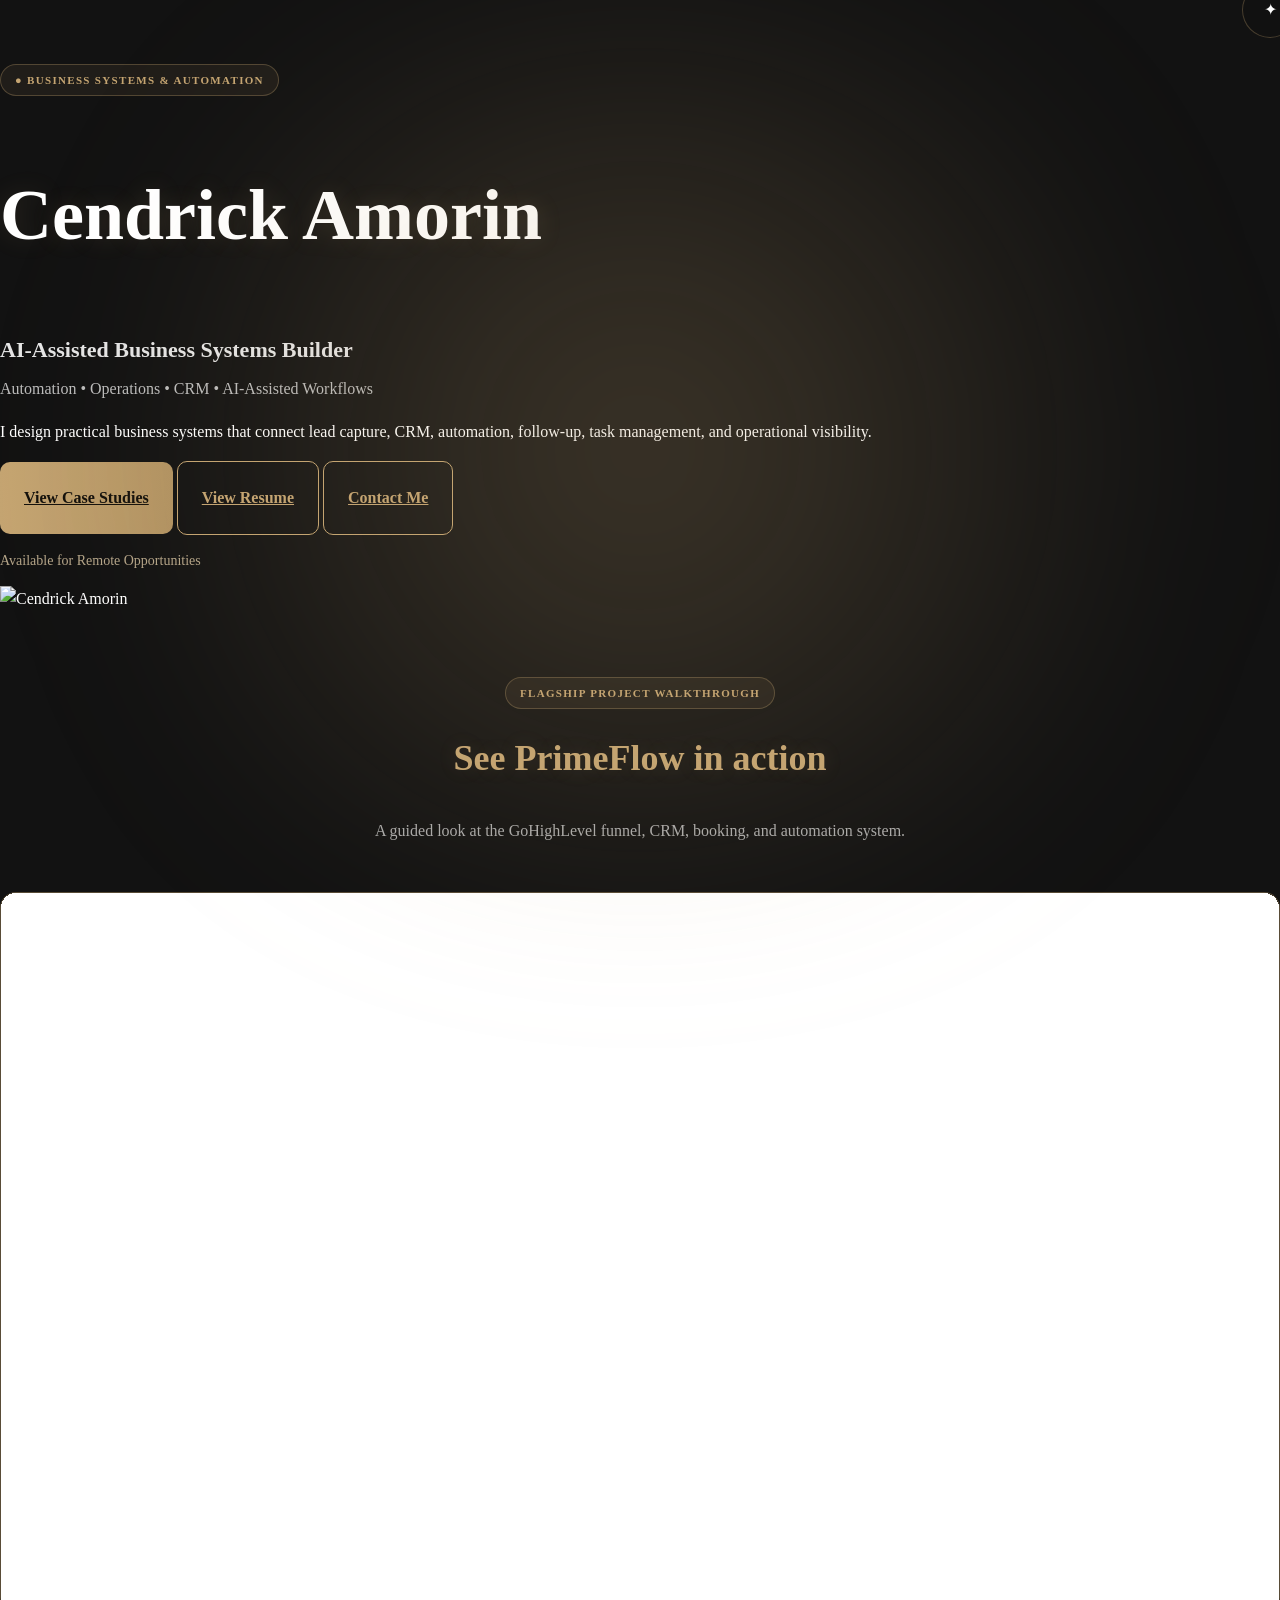
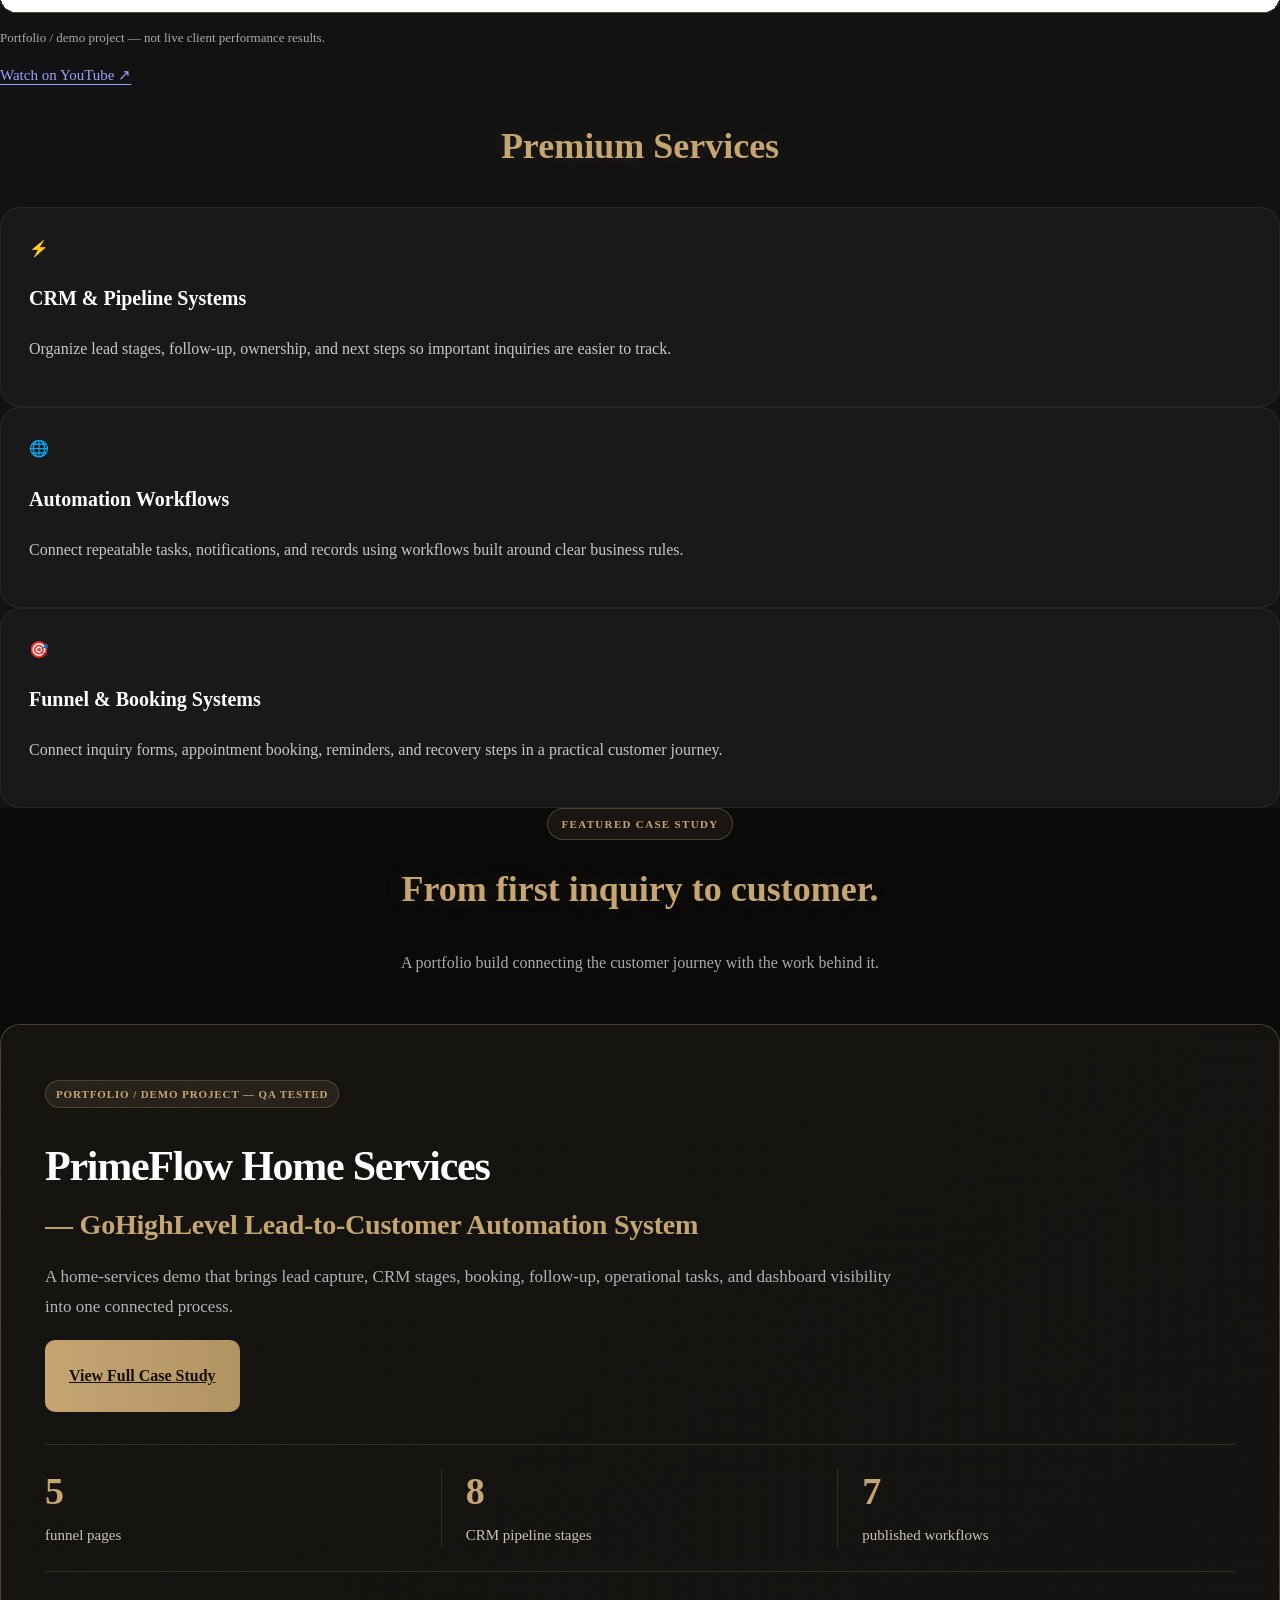
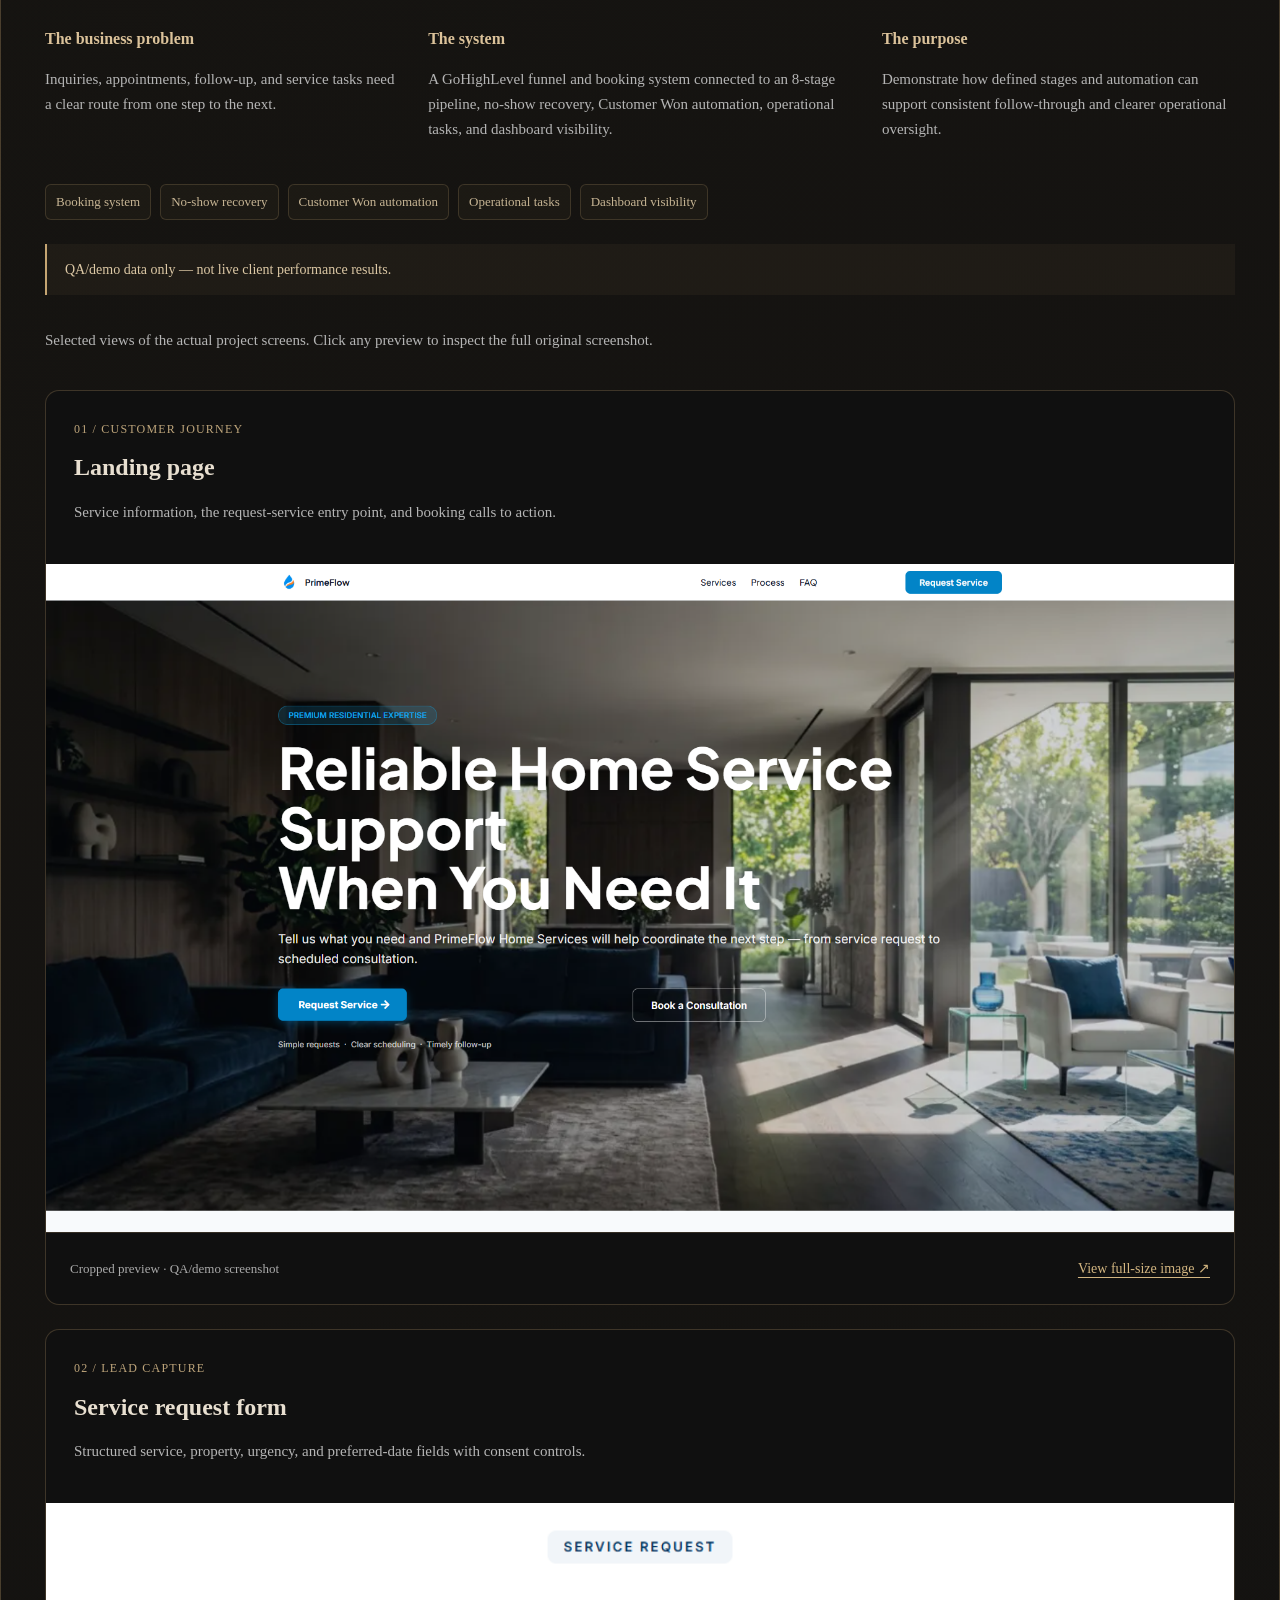
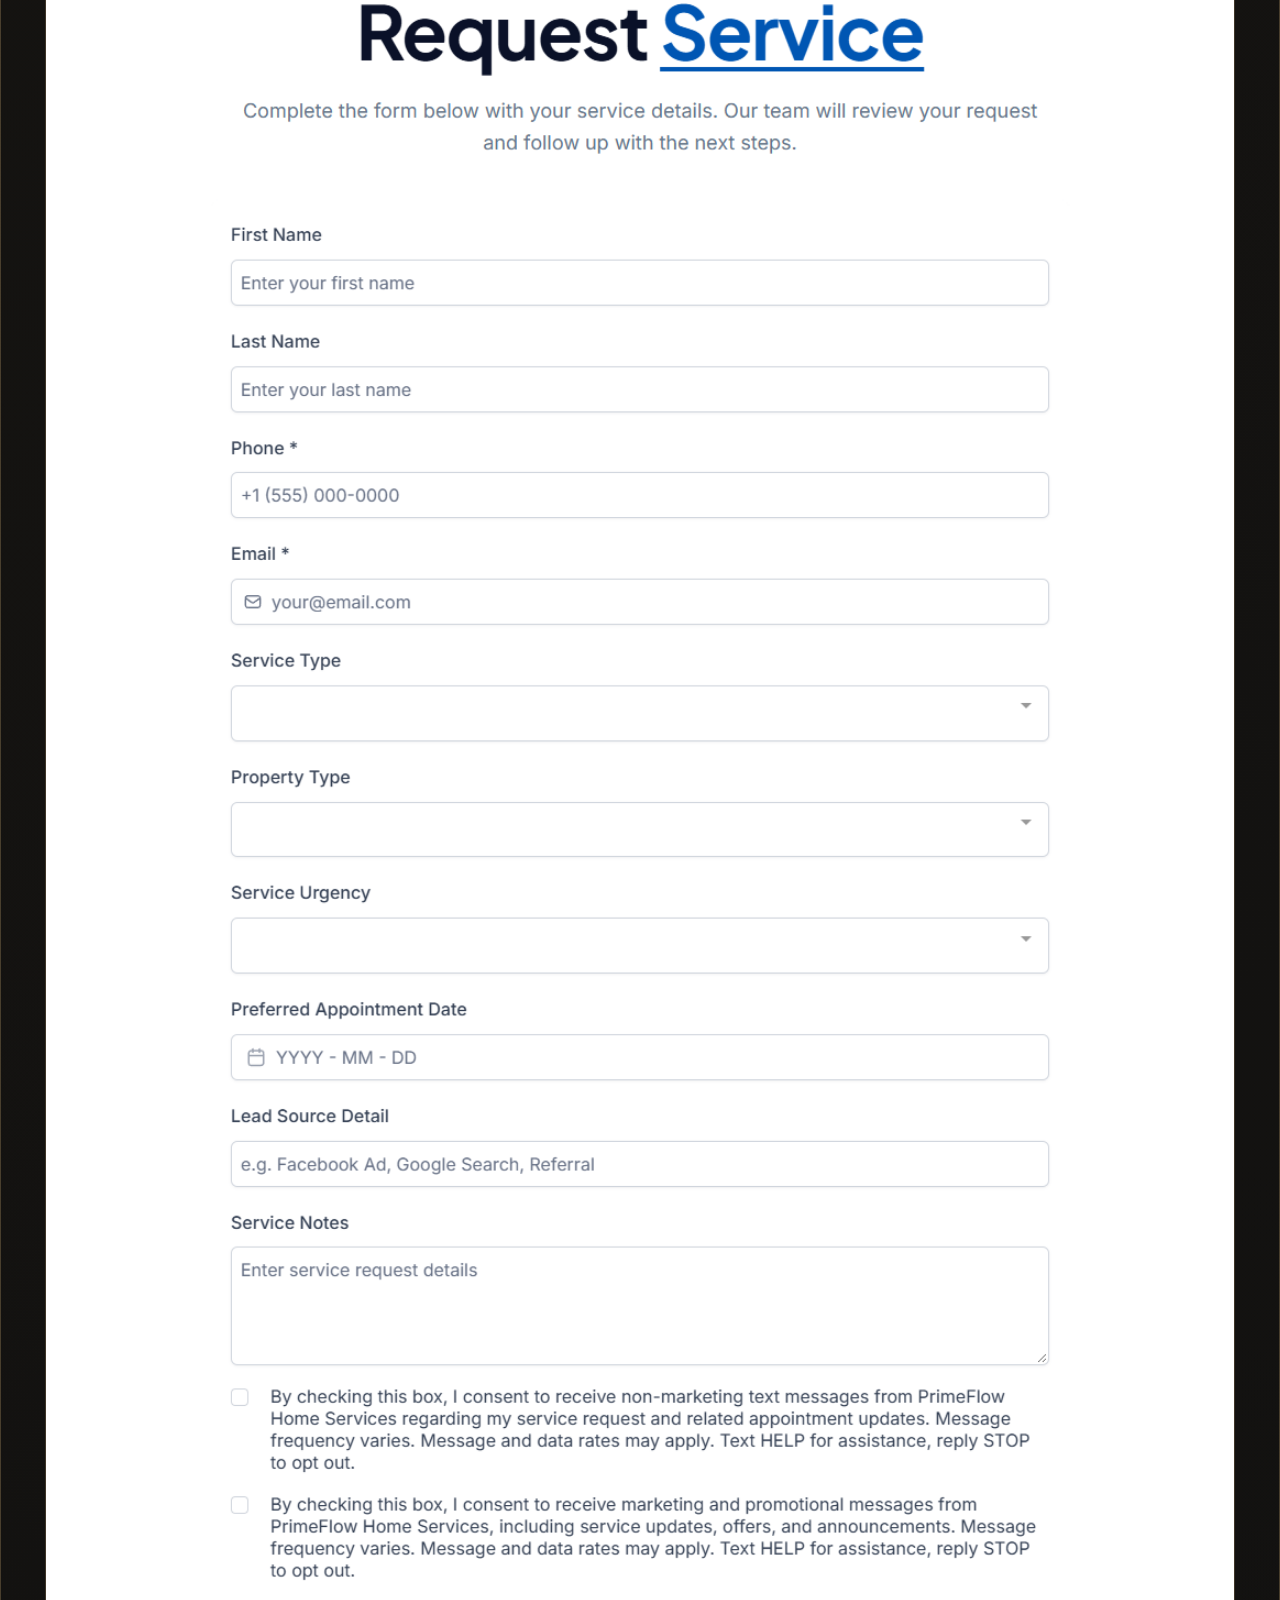
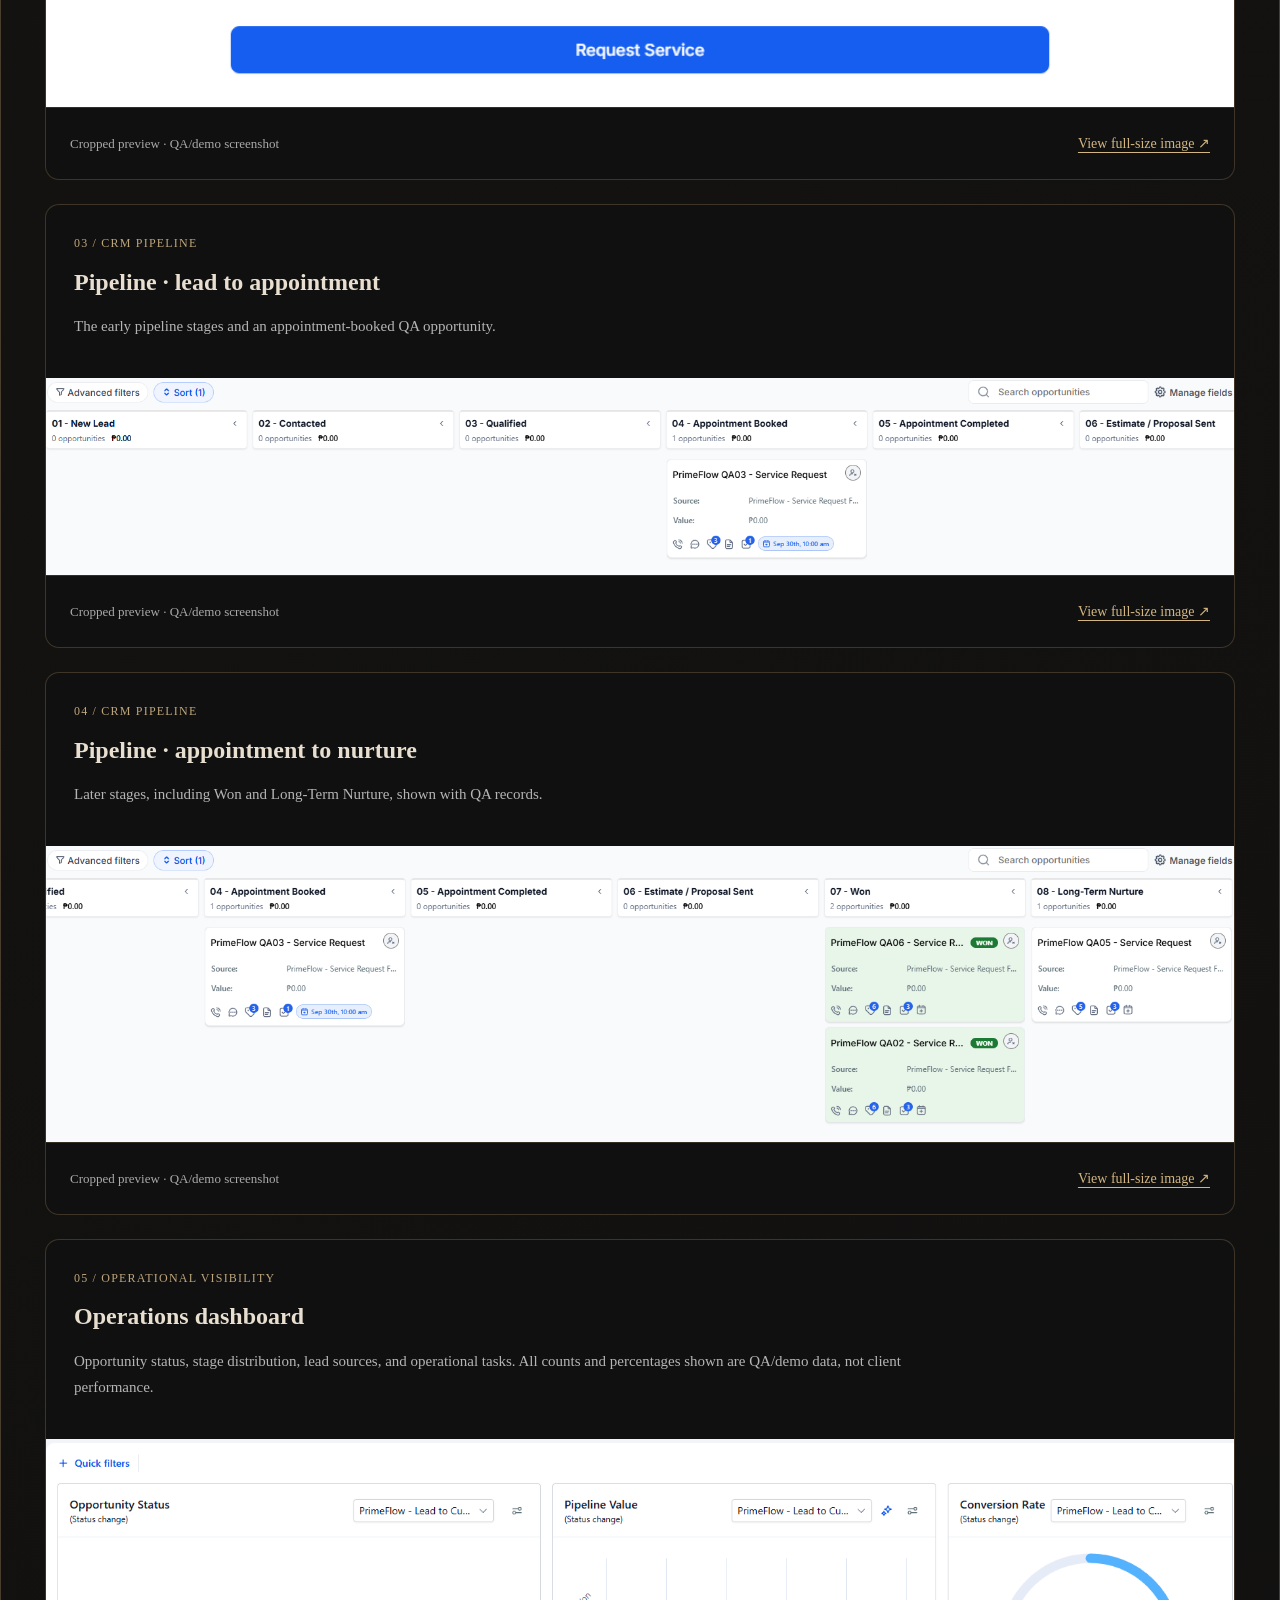
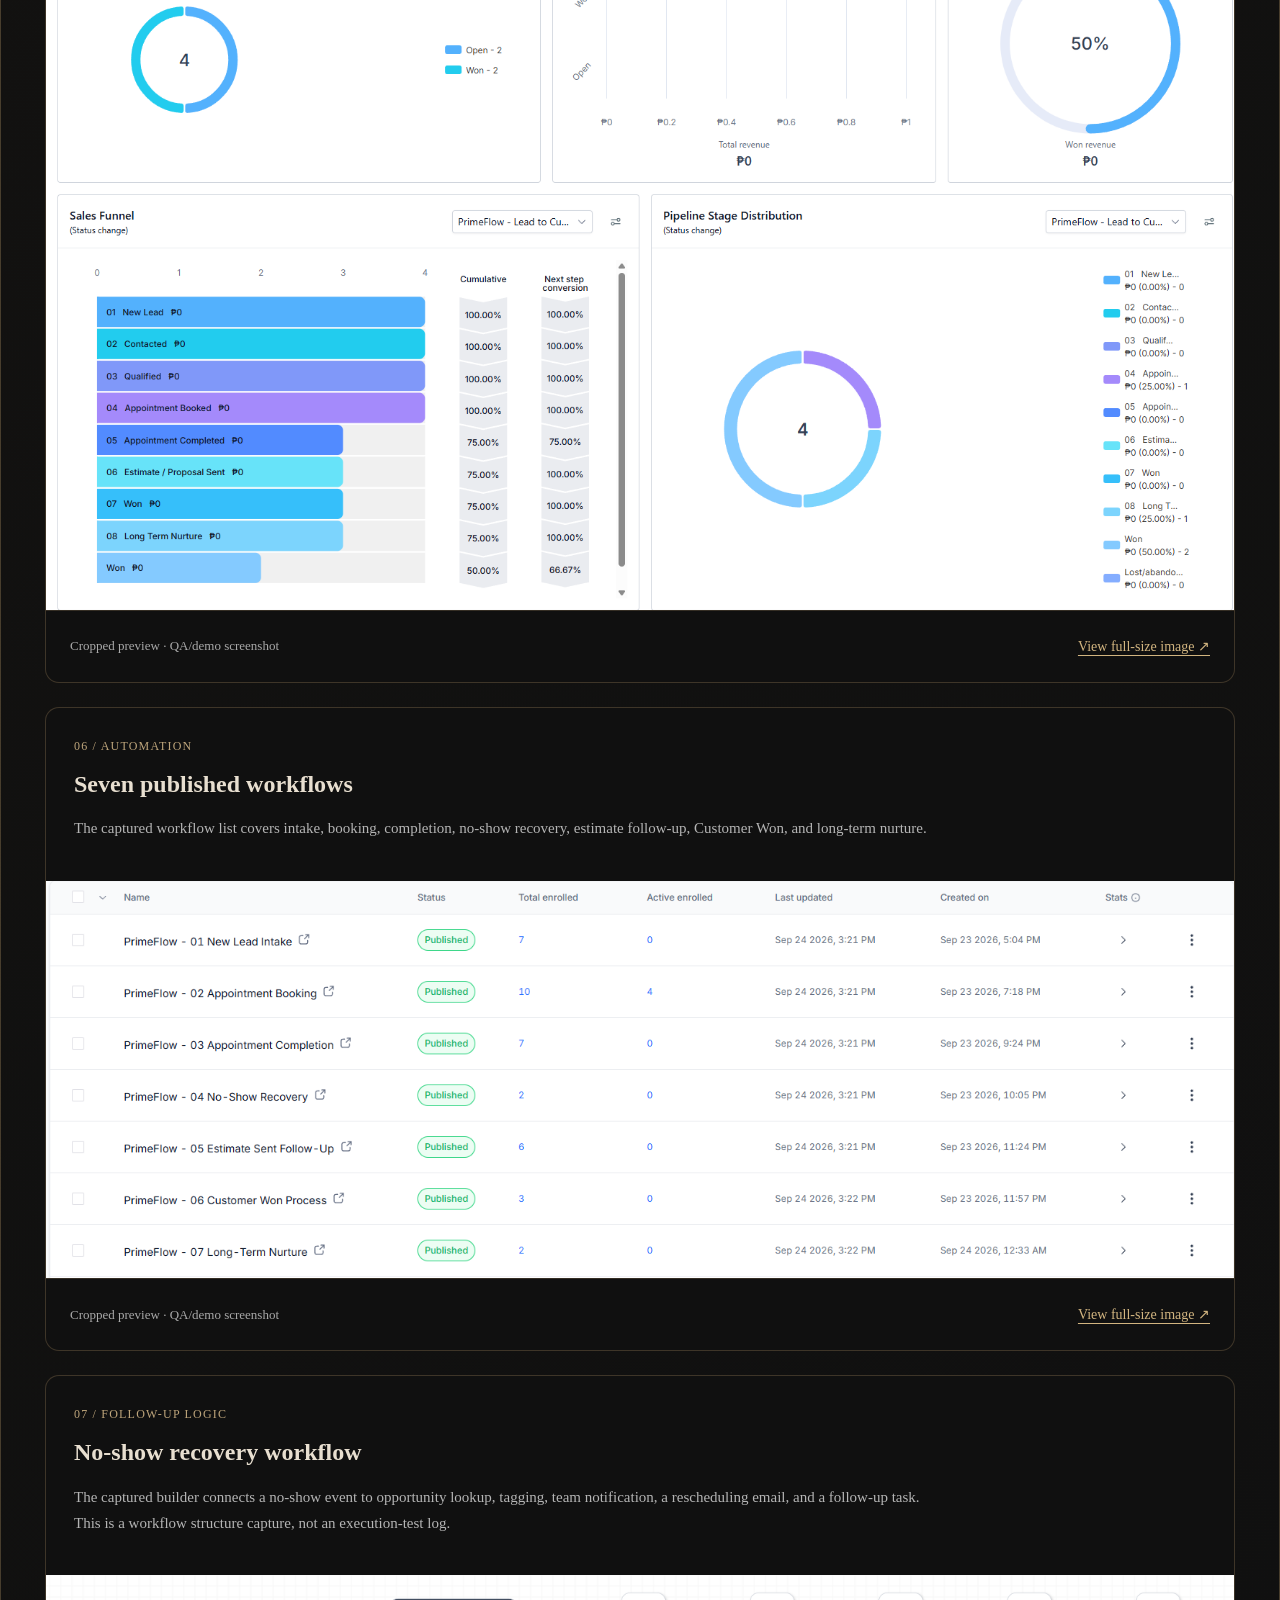
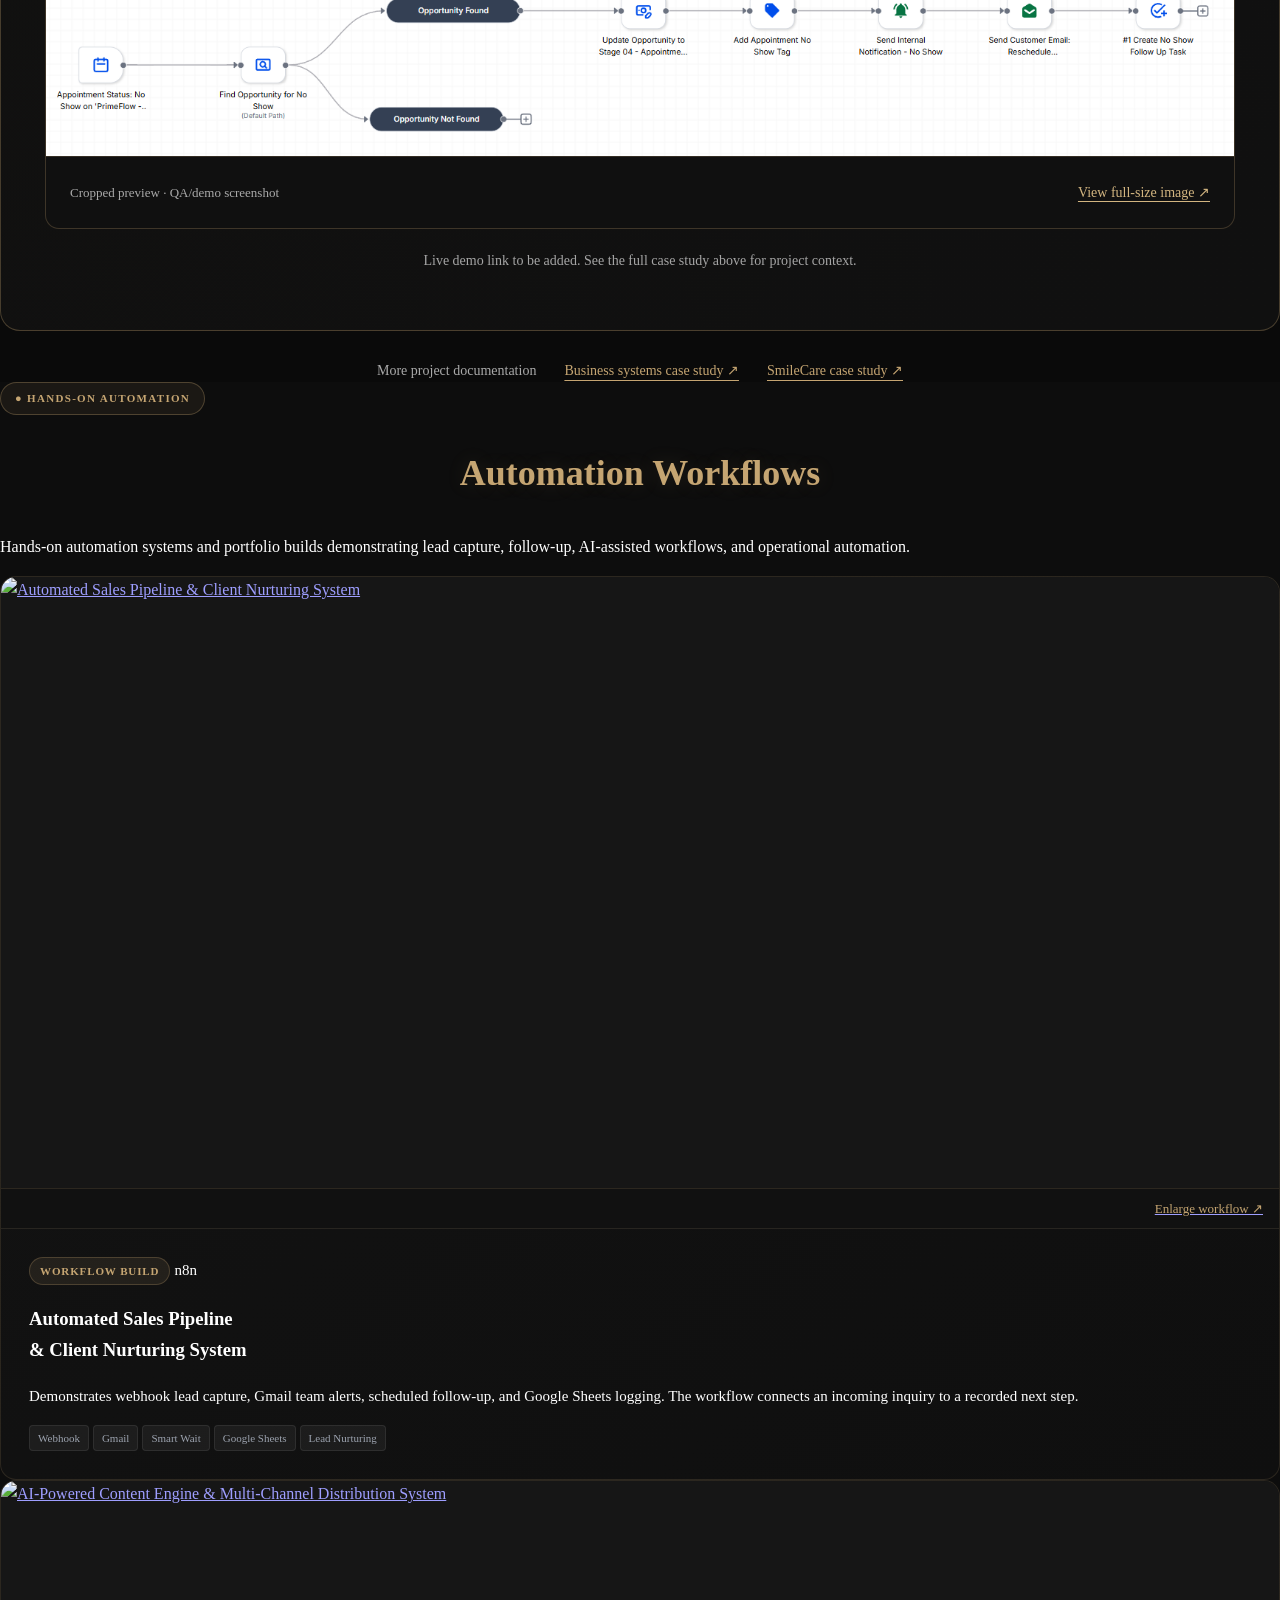
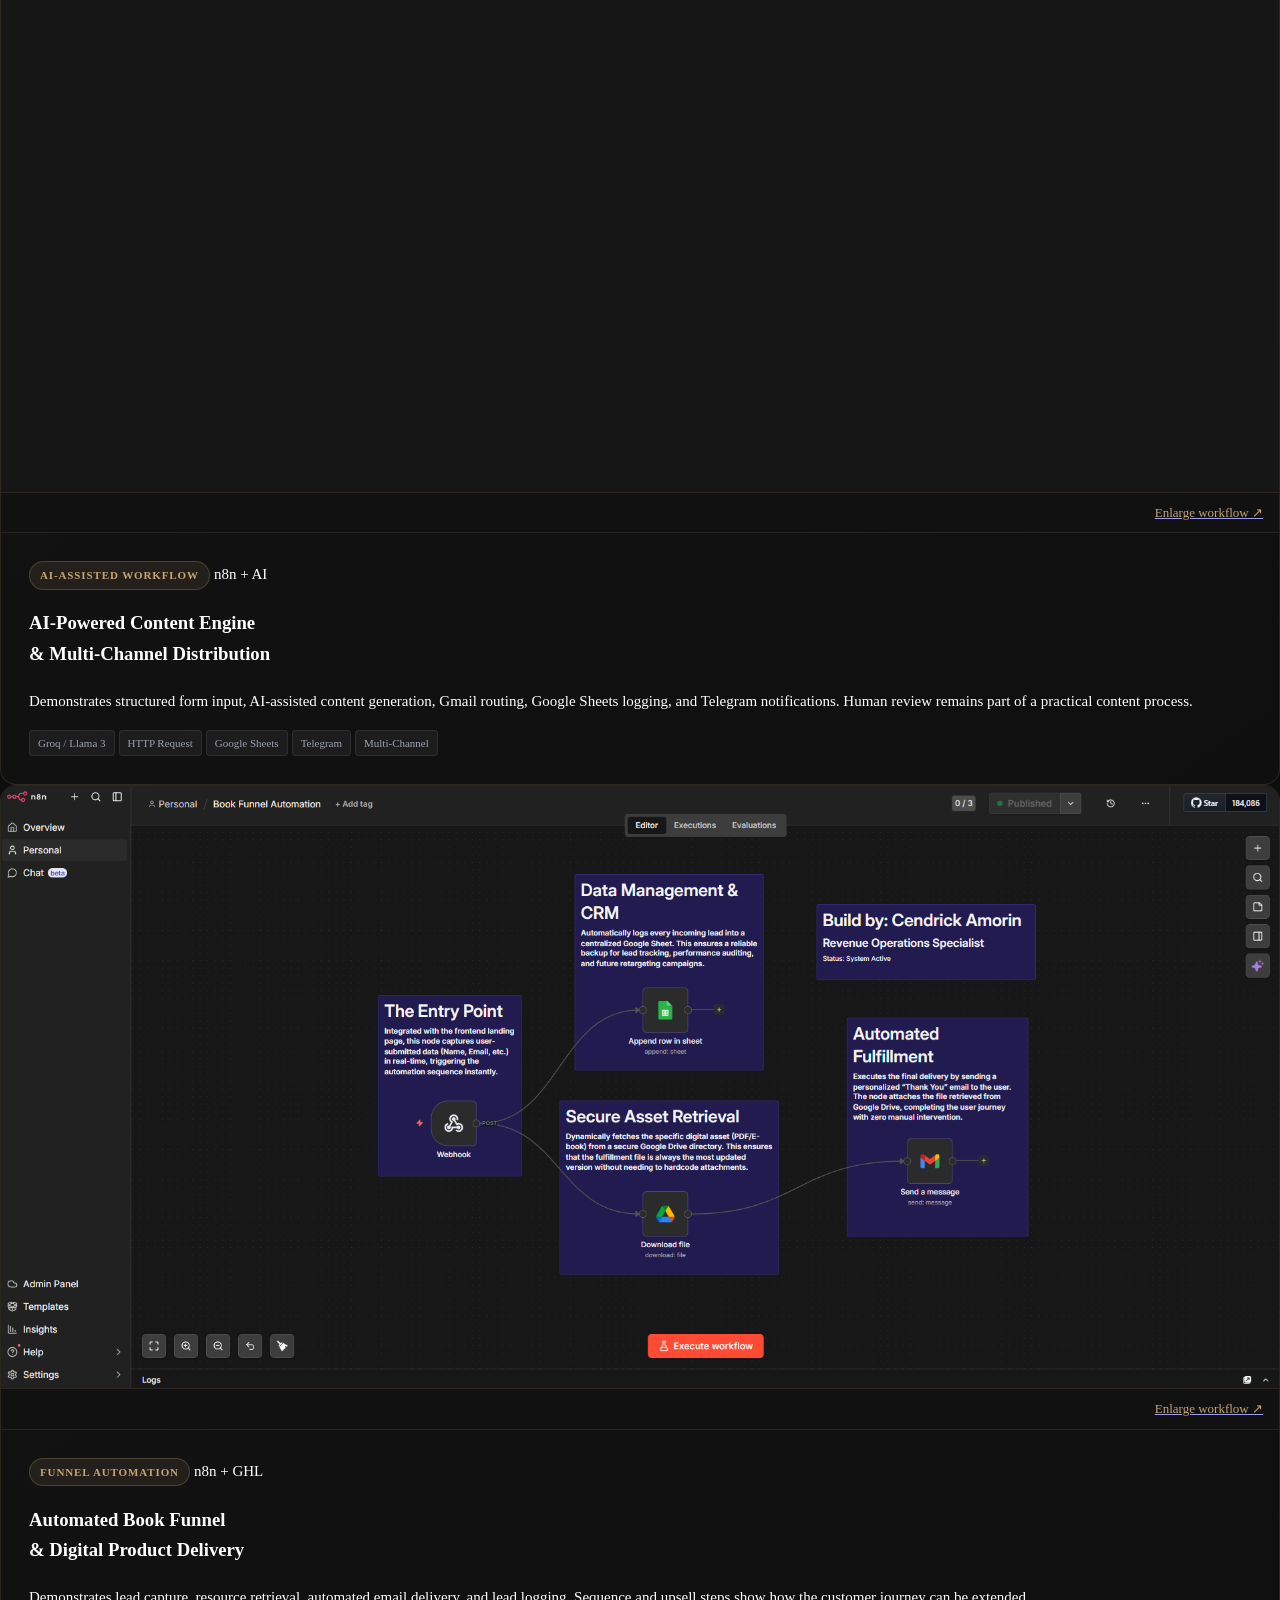
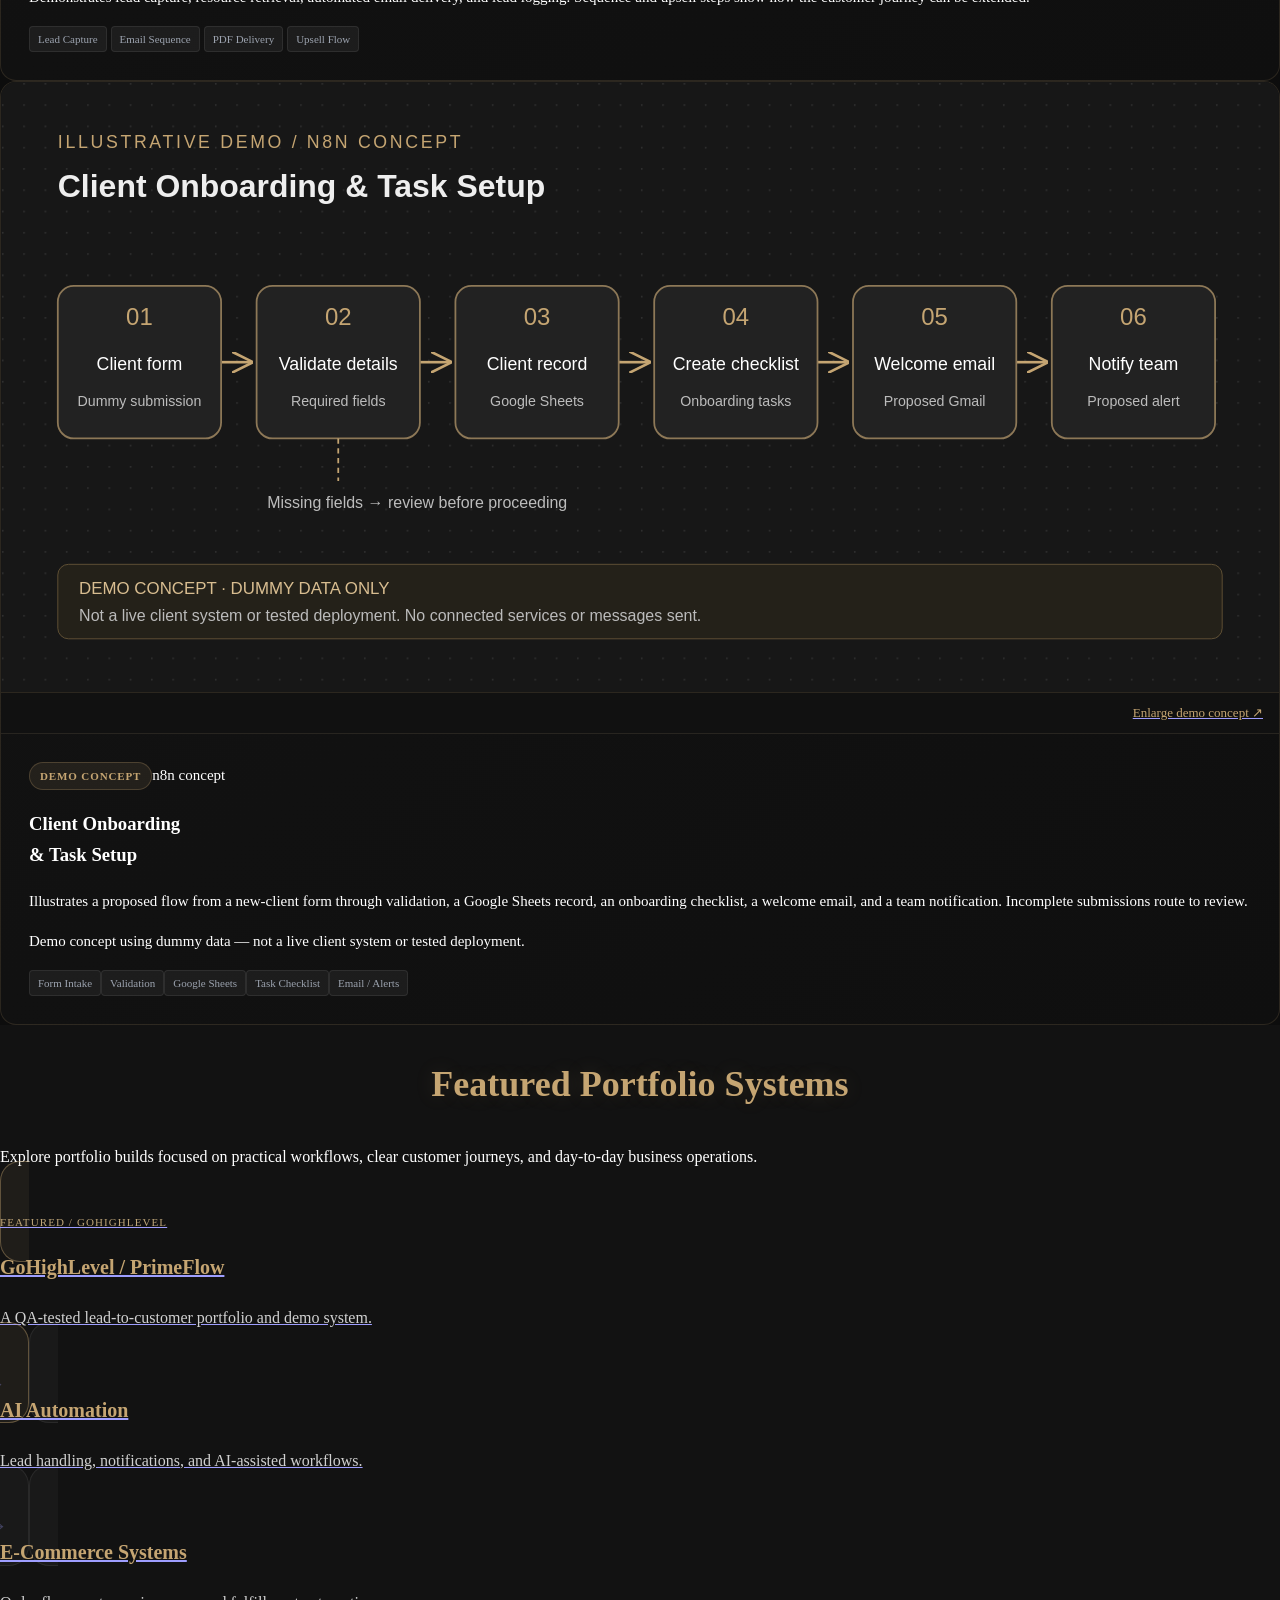
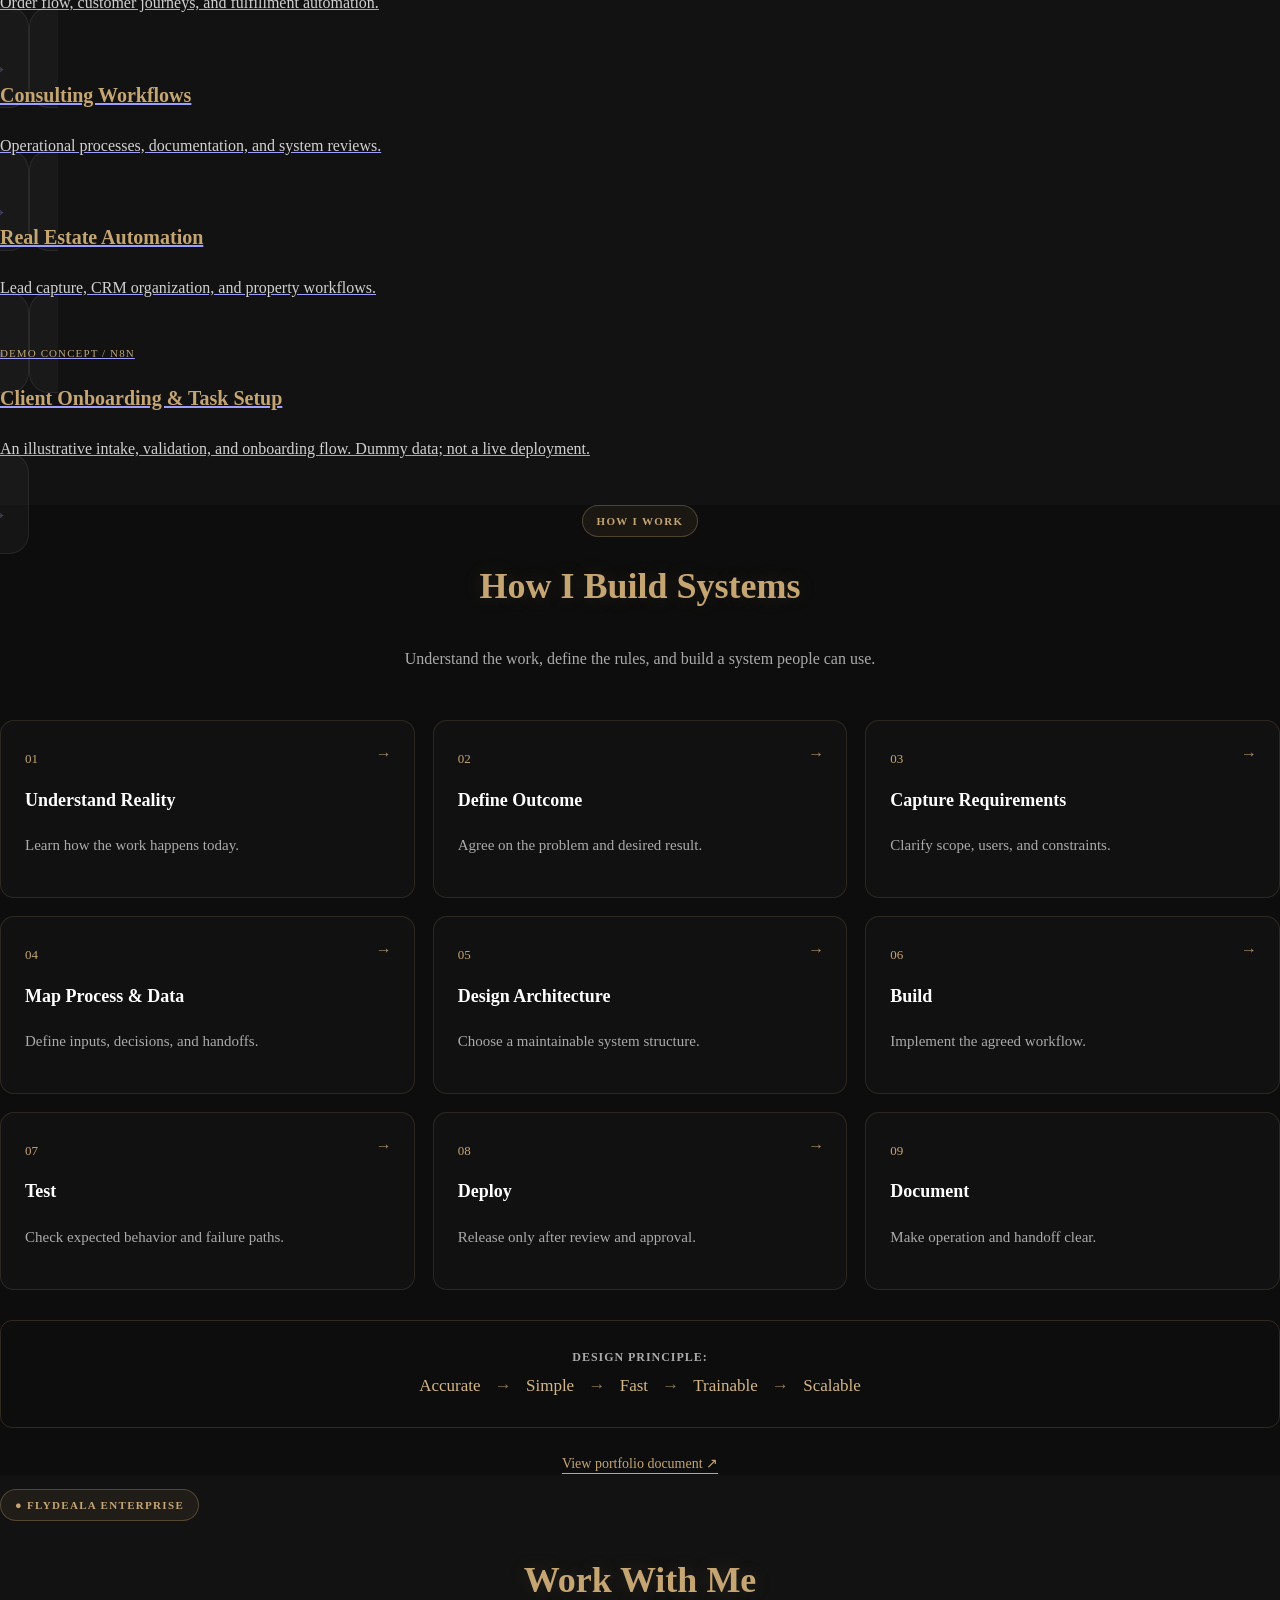
==== commit 648d8a04: "Embed PrimeFlow walkthrough after portfolio hero" ====
--- a/index.html
+++ b/index.html
@@ -14,7 +14,7 @@
     <link href="https://fonts.googleapis.com/css2?family=Inter:wght@300;400;600;700;800&display=swap" rel="stylesheet">
 
     <!-- CUSTOM STYLES -->
-    <link rel="stylesheet" href="style.css?v=primeflow-static-1">
+    <link rel="stylesheet" href="style.css?v=walkthrough-1">
 
     <!-- TAILWIND EXT -->
     <script>
@@ -163,6 +163,21 @@
                 </div>
             </div>
 
+        </div>
+    </section>
+
+    <!-- ================= FLAGSHIP WALKTHROUGH ================= -->
+    <section id="flagship-walkthrough" class="py-24 px-6" aria-labelledby="walkthrough-title">
+        <div class="max-w-6xl mx-auto">
+            <div class="section-intro"><span class="lux-badge">FLAGSHIP PROJECT WALKTHROUGH</span>
+                <h2 id="walkthrough-title" class="lux-section-title">See PrimeFlow in action</h2>
+                <p>A guided look at the GoHighLevel funnel, CRM, booking, and automation system.</p>
+            </div>
+            <div class="walkthrough-player">
+                <iframe src="https://www.youtube-nocookie.com/embed/r0q8nUioCsc?autoplay=0&amp;playsinline=1&amp;rel=0" title="PrimeFlow Home Services — flagship system walkthrough" width="1920" height="1080" loading="lazy" referrerpolicy="strict-origin-when-cross-origin" allow="encrypted-media; picture-in-picture; fullscreen" allowfullscreen></iframe>
+            </div>
+            <p class="proof-note">Portfolio / demo project — not live client performance results.</p>
+            <p class="walkthrough-fallback"><a href="https://youtu.be/r0q8nUioCsc" target="_blank" rel="noopener noreferrer">Watch on YouTube ↗</a></p>
         </div>
     </section>
 
--- a/style.css
+++ b/style.css
@@ -434,3 +434,9 @@
 .primeflow-proof:nth-child(5) { --crop-ratio: 1650 / 1070; --crop-width: 116.36364%; --crop-left: -14.54545%; --crop-top: -11.21495%; }
 .primeflow-proof:nth-child(6) { --crop-ratio: 1540 / 515; --crop-width: 124.67532%; --crop-left: -19.48052%; --crop-top: -59.22330%; }
 .primeflow-proof:nth-child(7) { --crop-ratio: 1610 / 245; --crop-width: 119.25466%; --crop-left: -11.18012%; --crop-top: -87.75510%; }
+
+/* Native, user-initiated playback; responsive without changing the hero. */
+.walkthrough-player { aspect-ratio: 16 / 9; overflow: hidden; border: 1px solid rgba(197,165,114,.4); border-radius: 16px; background: #101010; }
+.walkthrough-player iframe { display: block; width: 100%; height: 100%; border: 0; }
+.walkthrough-fallback { margin-top: 14px; color: var(--gold); font-size: 15px; }
+.walkthrough-fallback a { text-decoration: underline; text-underline-offset: 4px; }
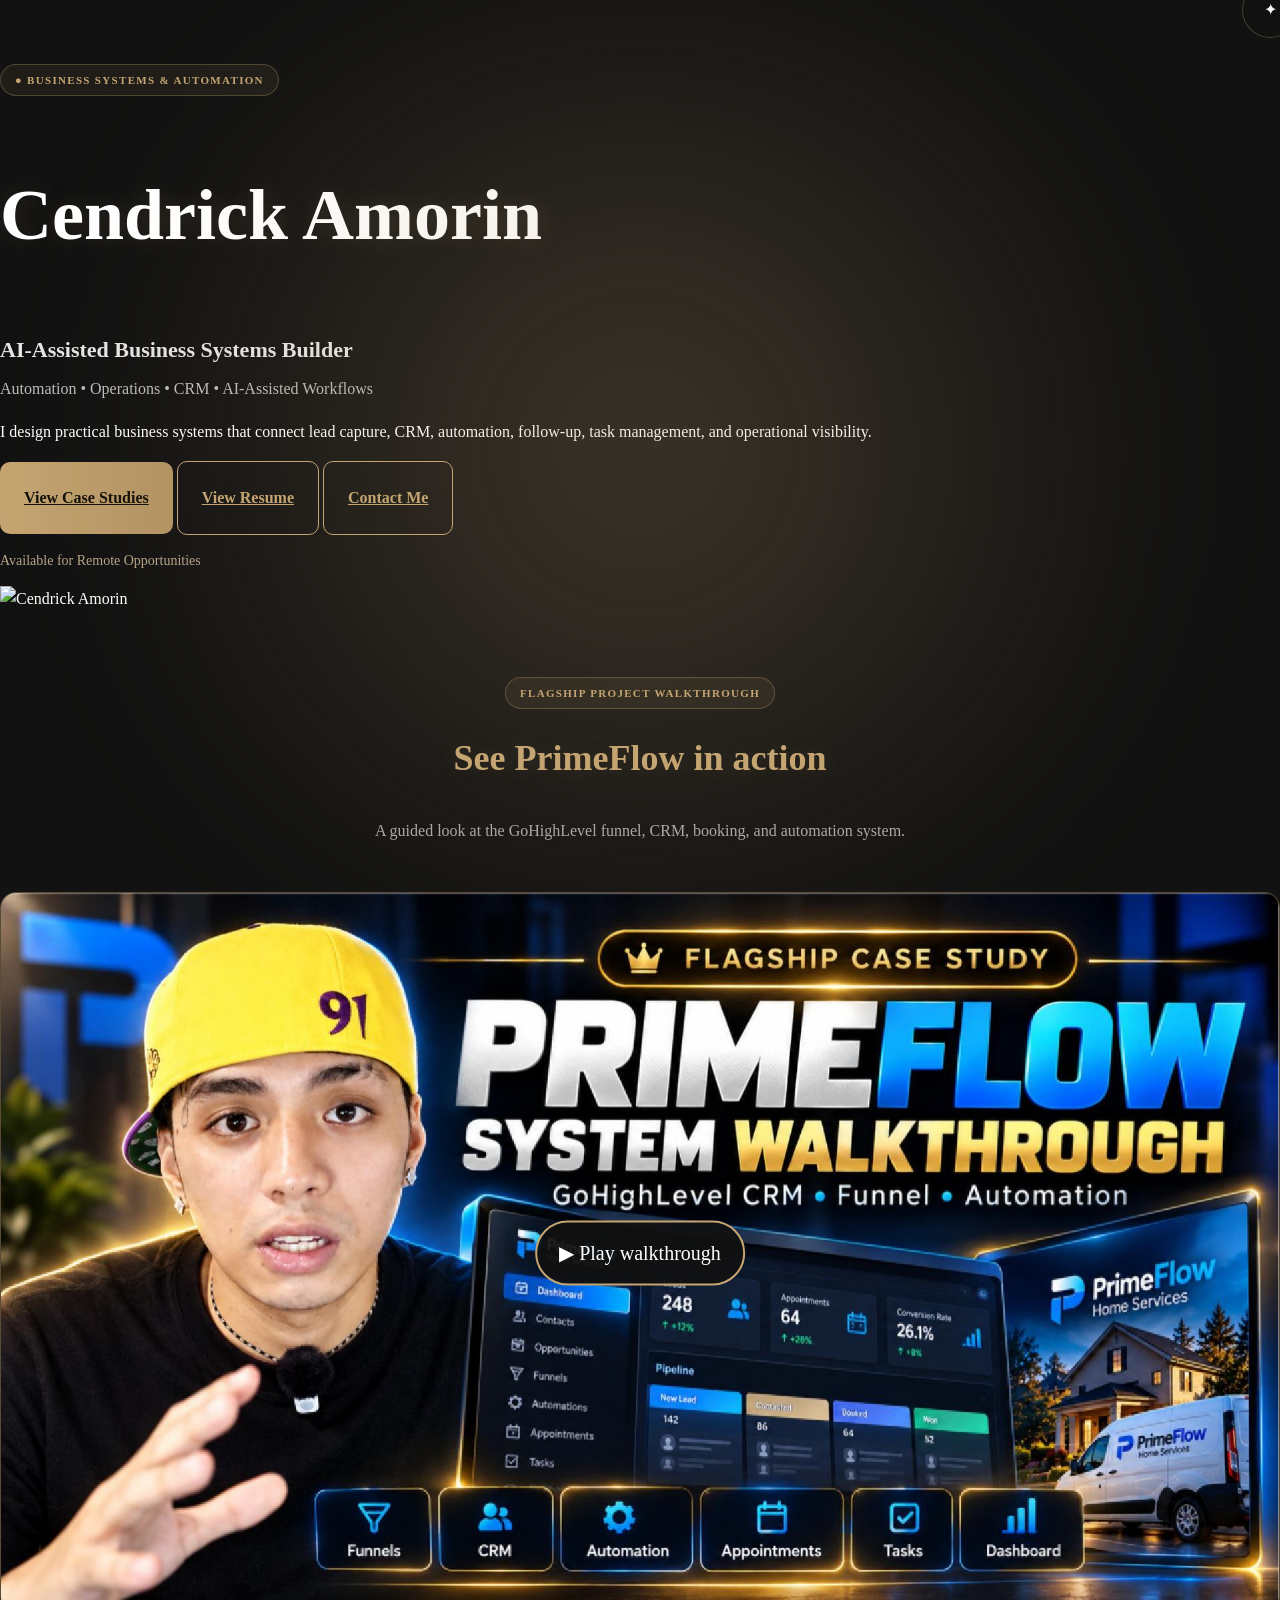
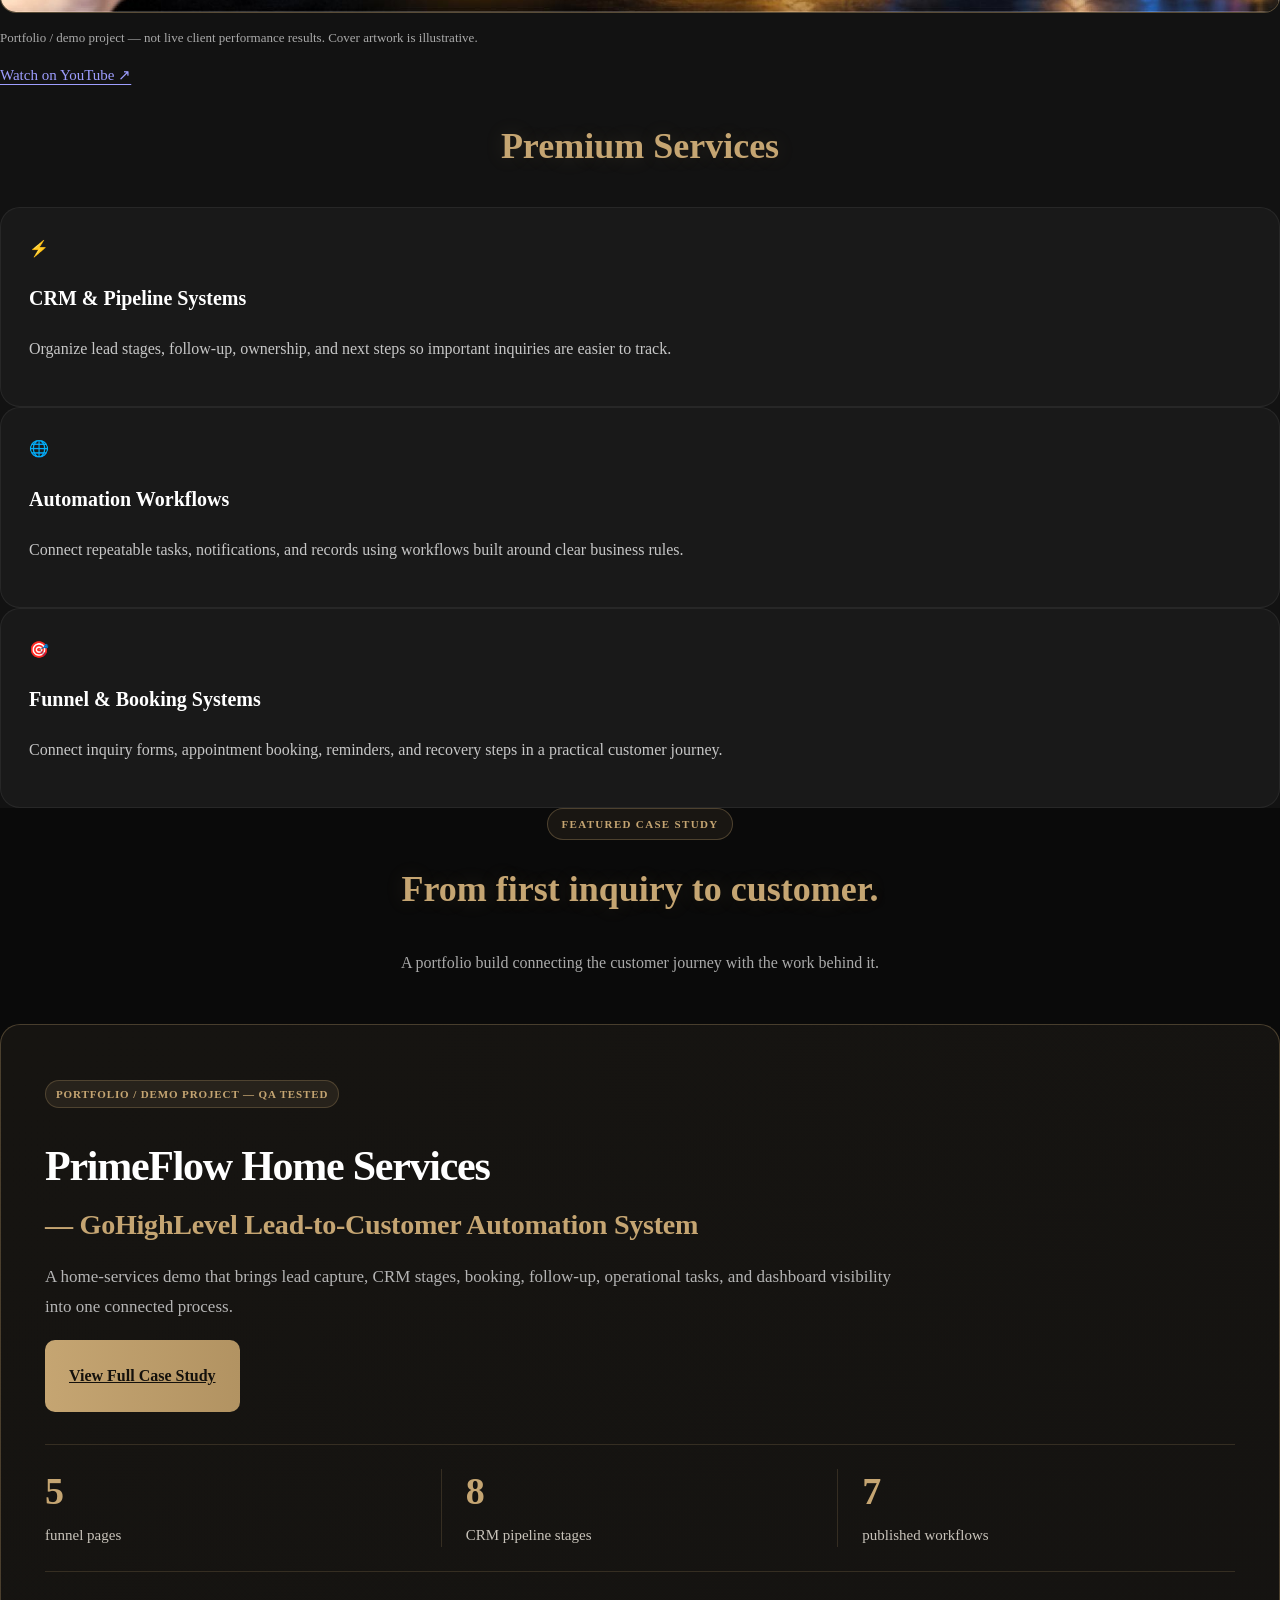
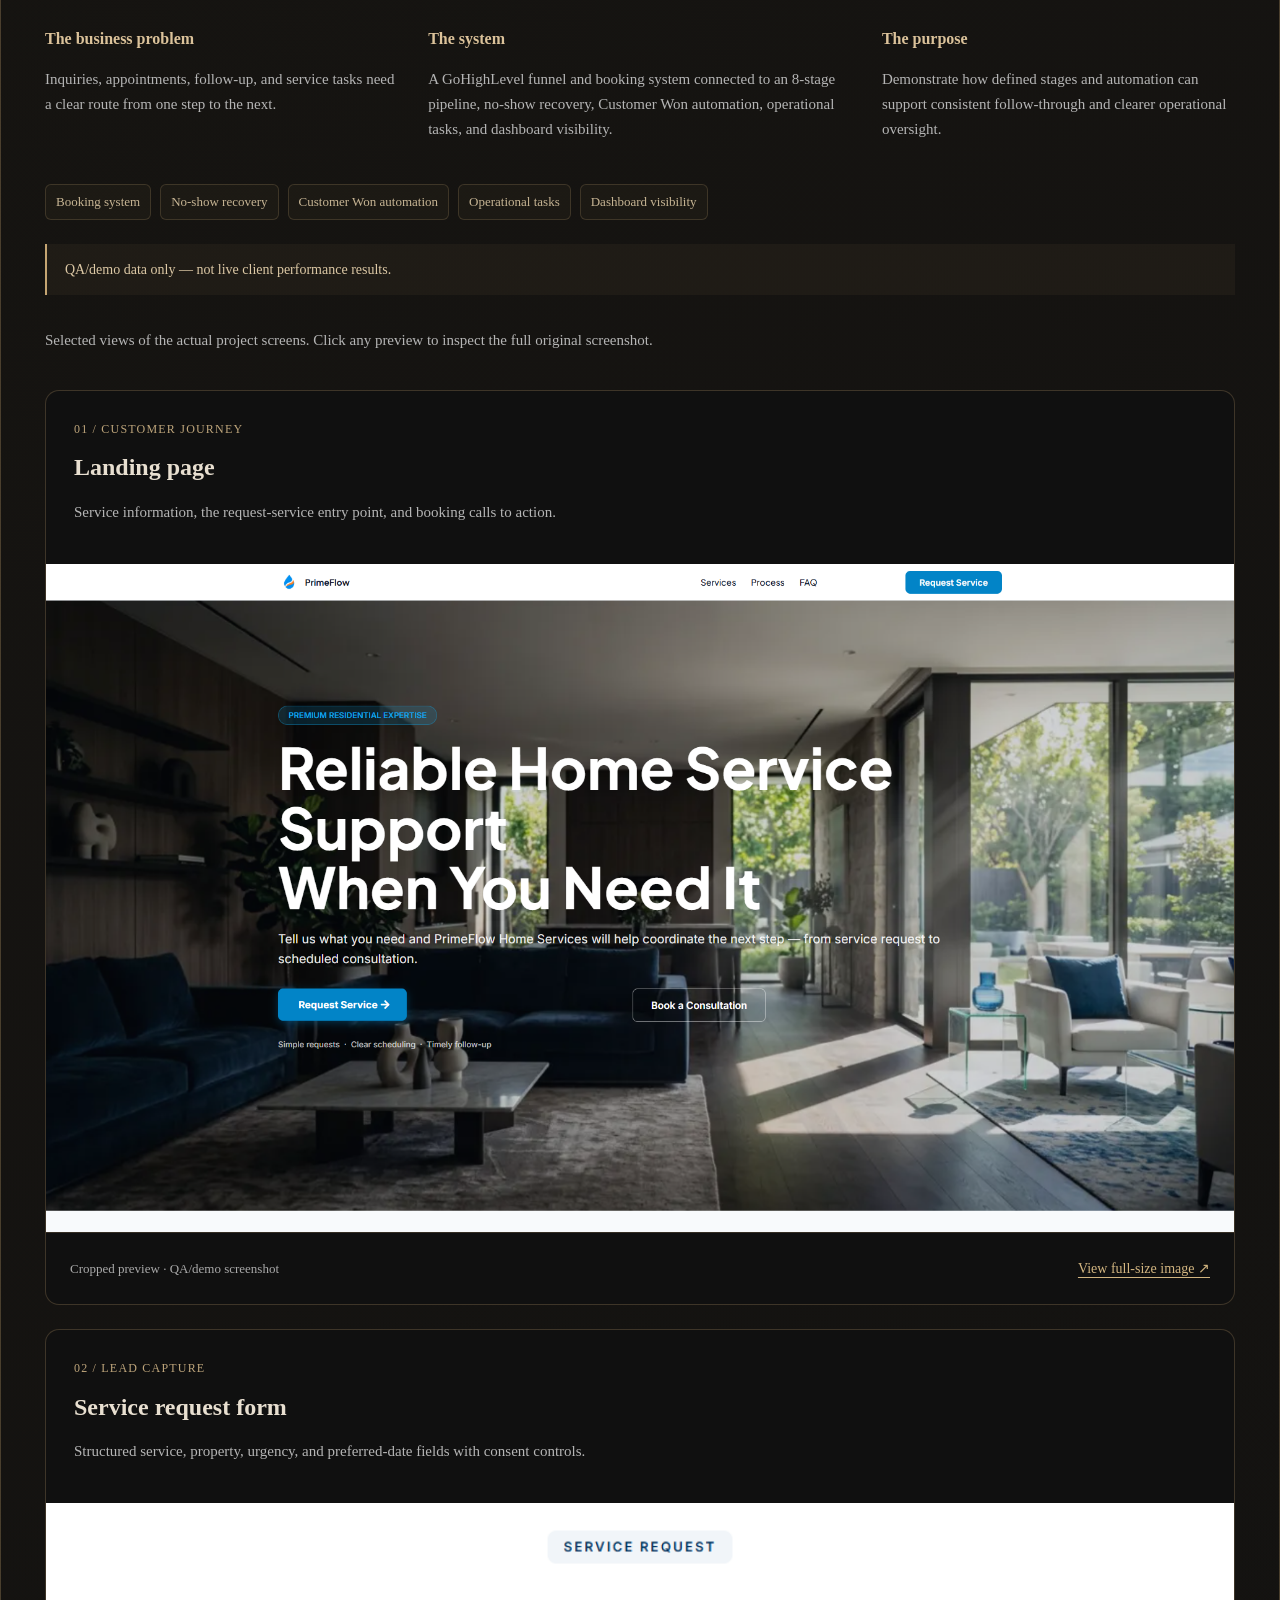
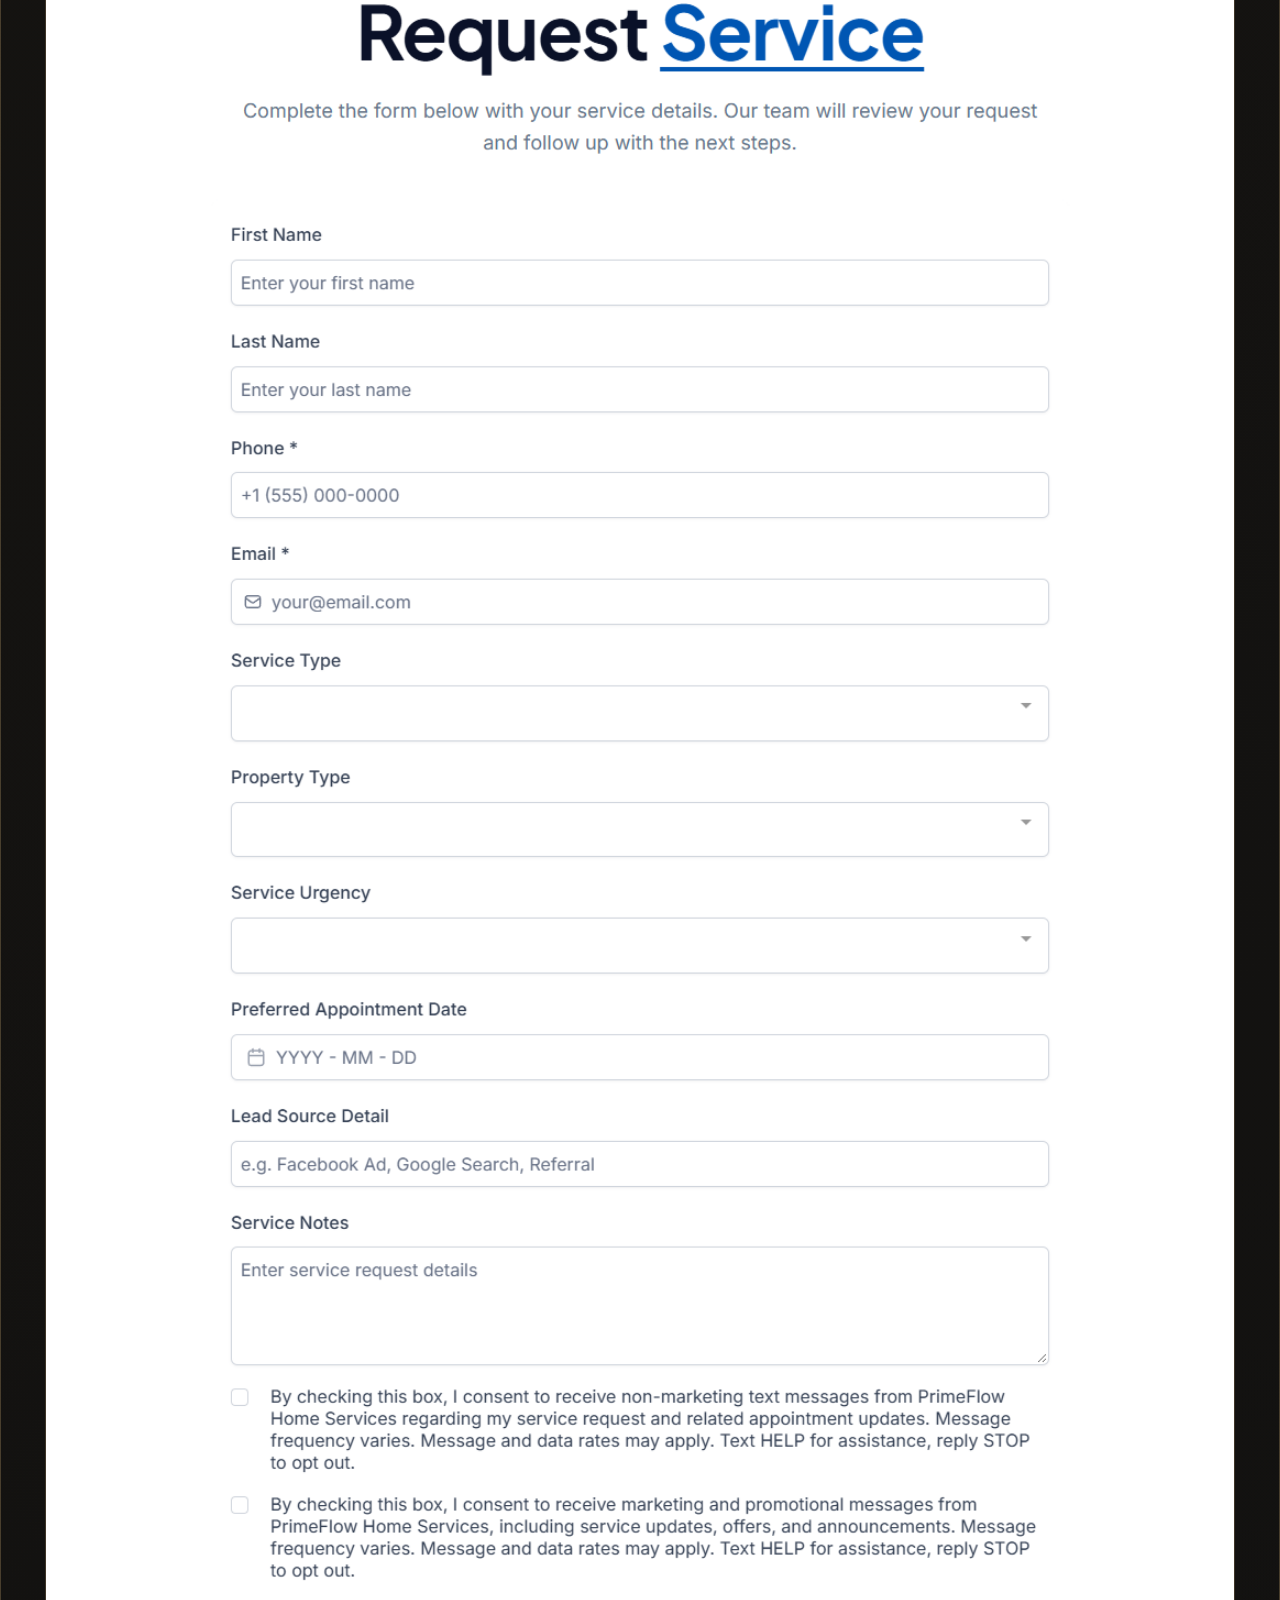
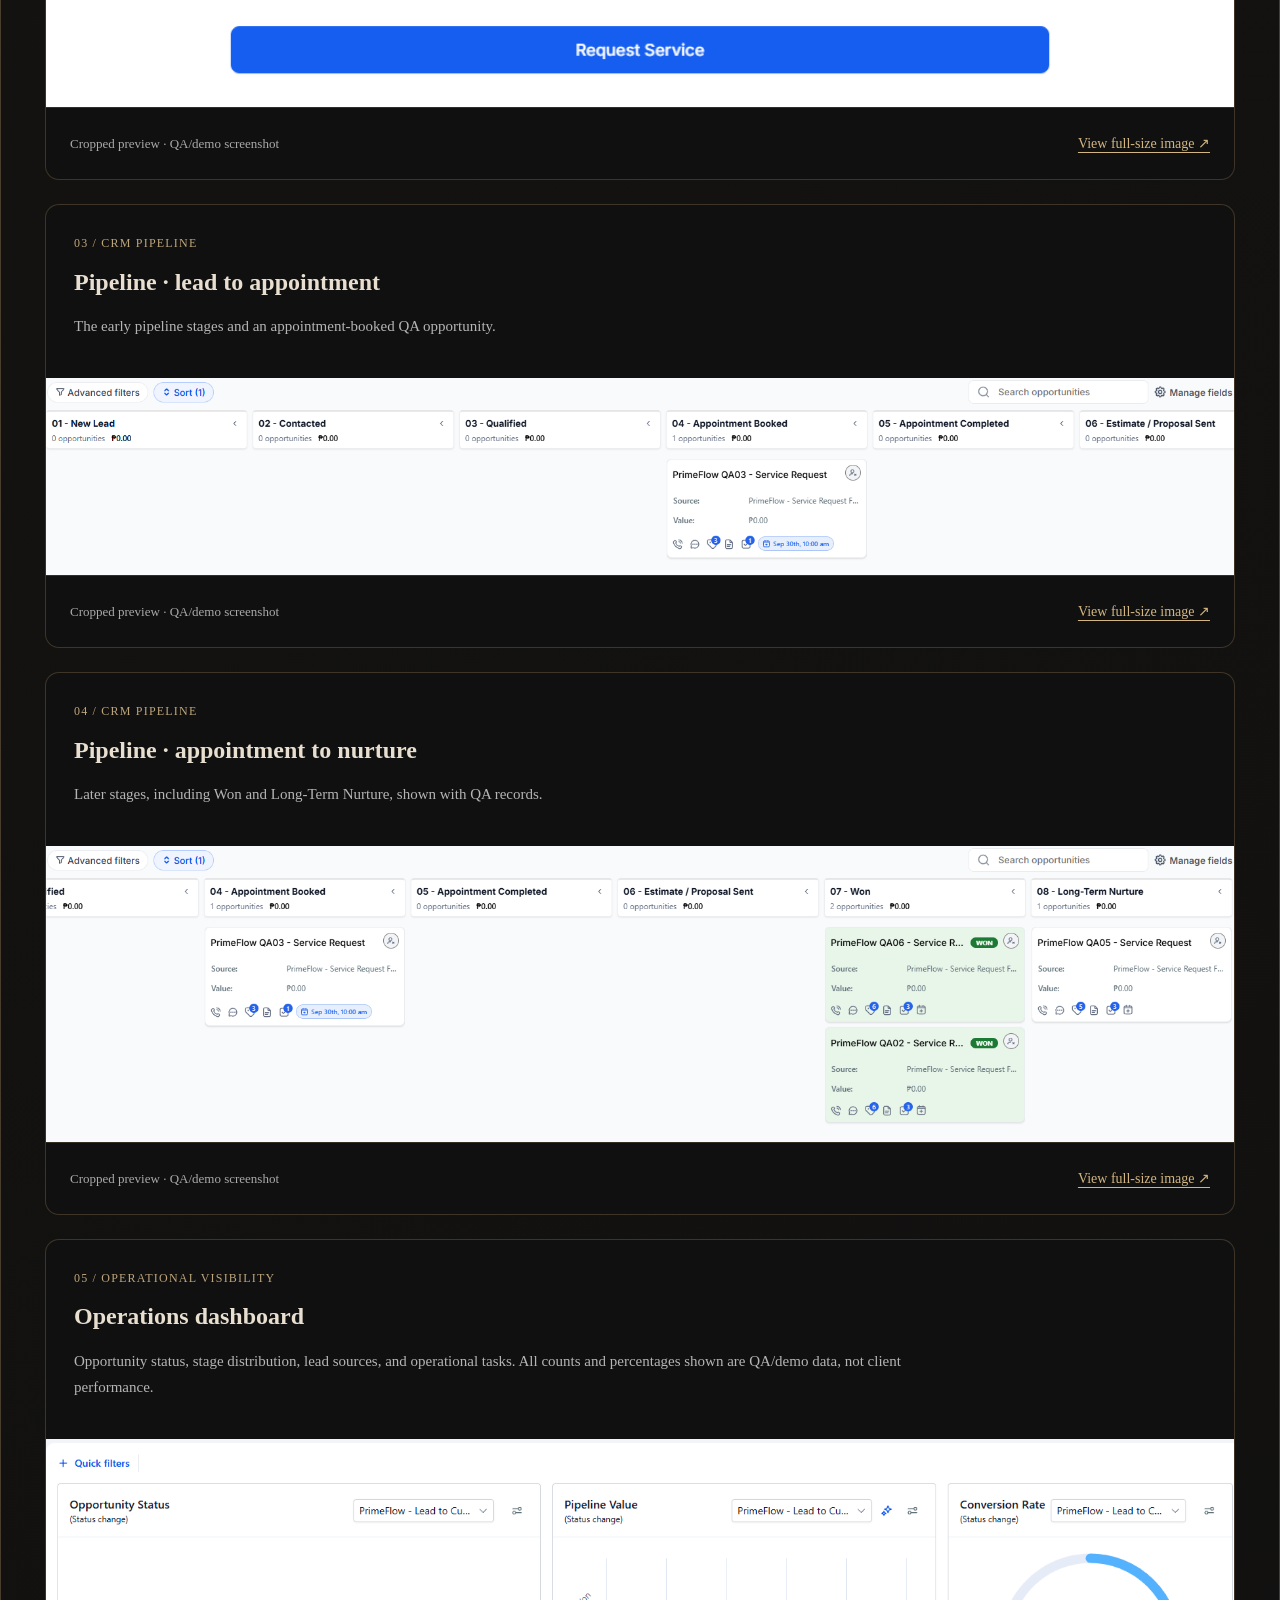
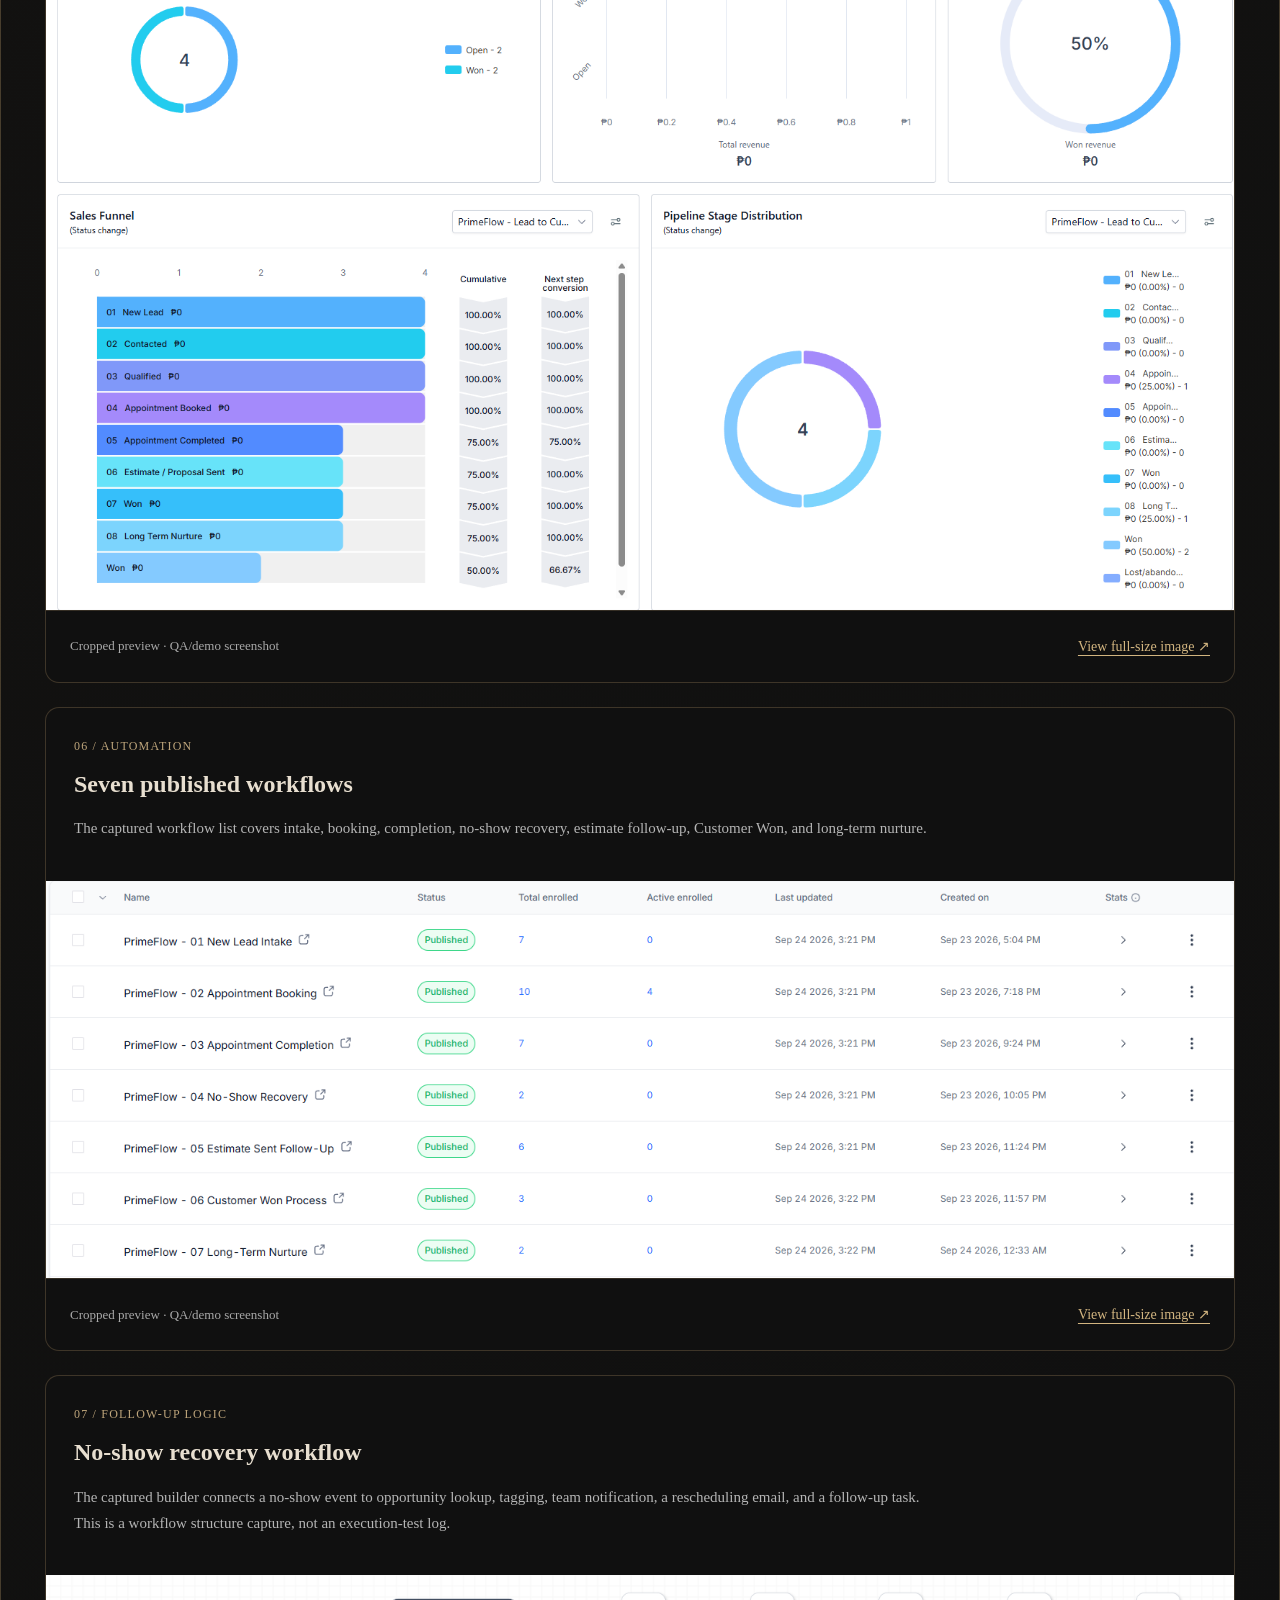
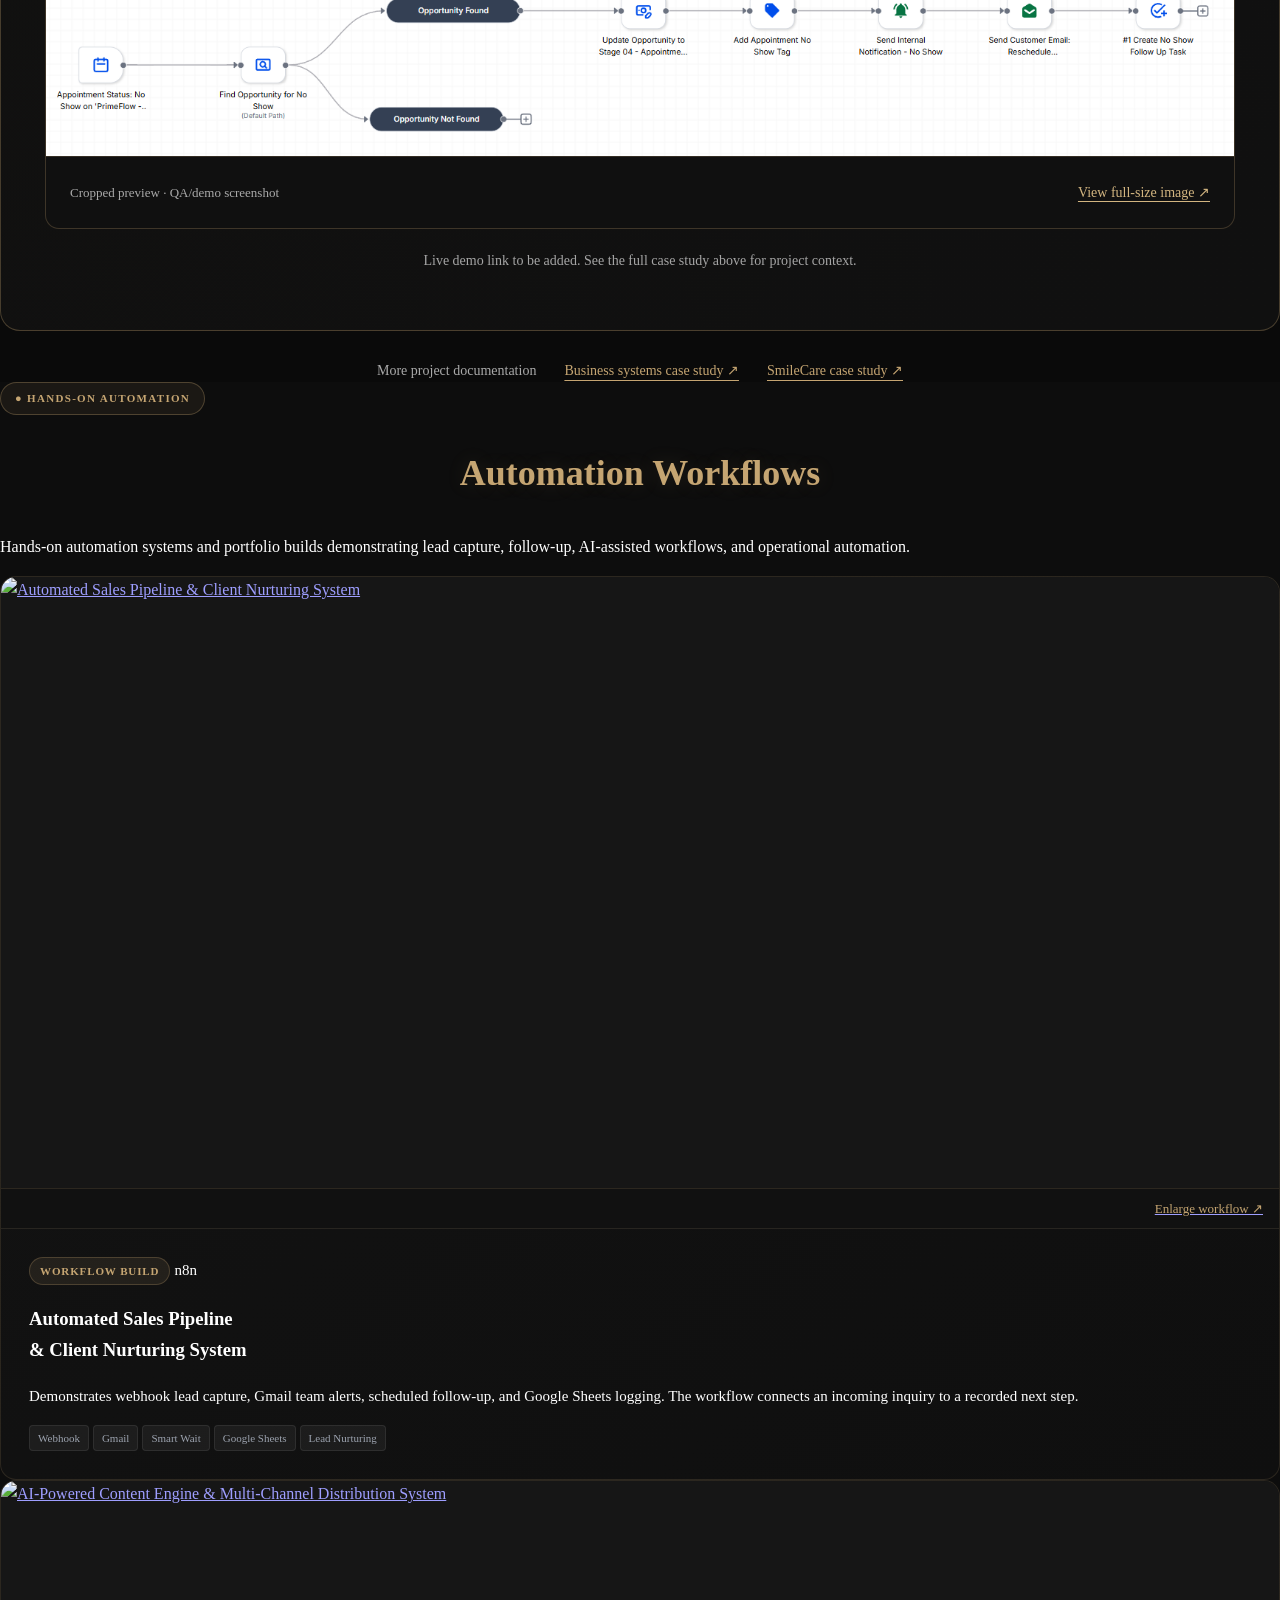
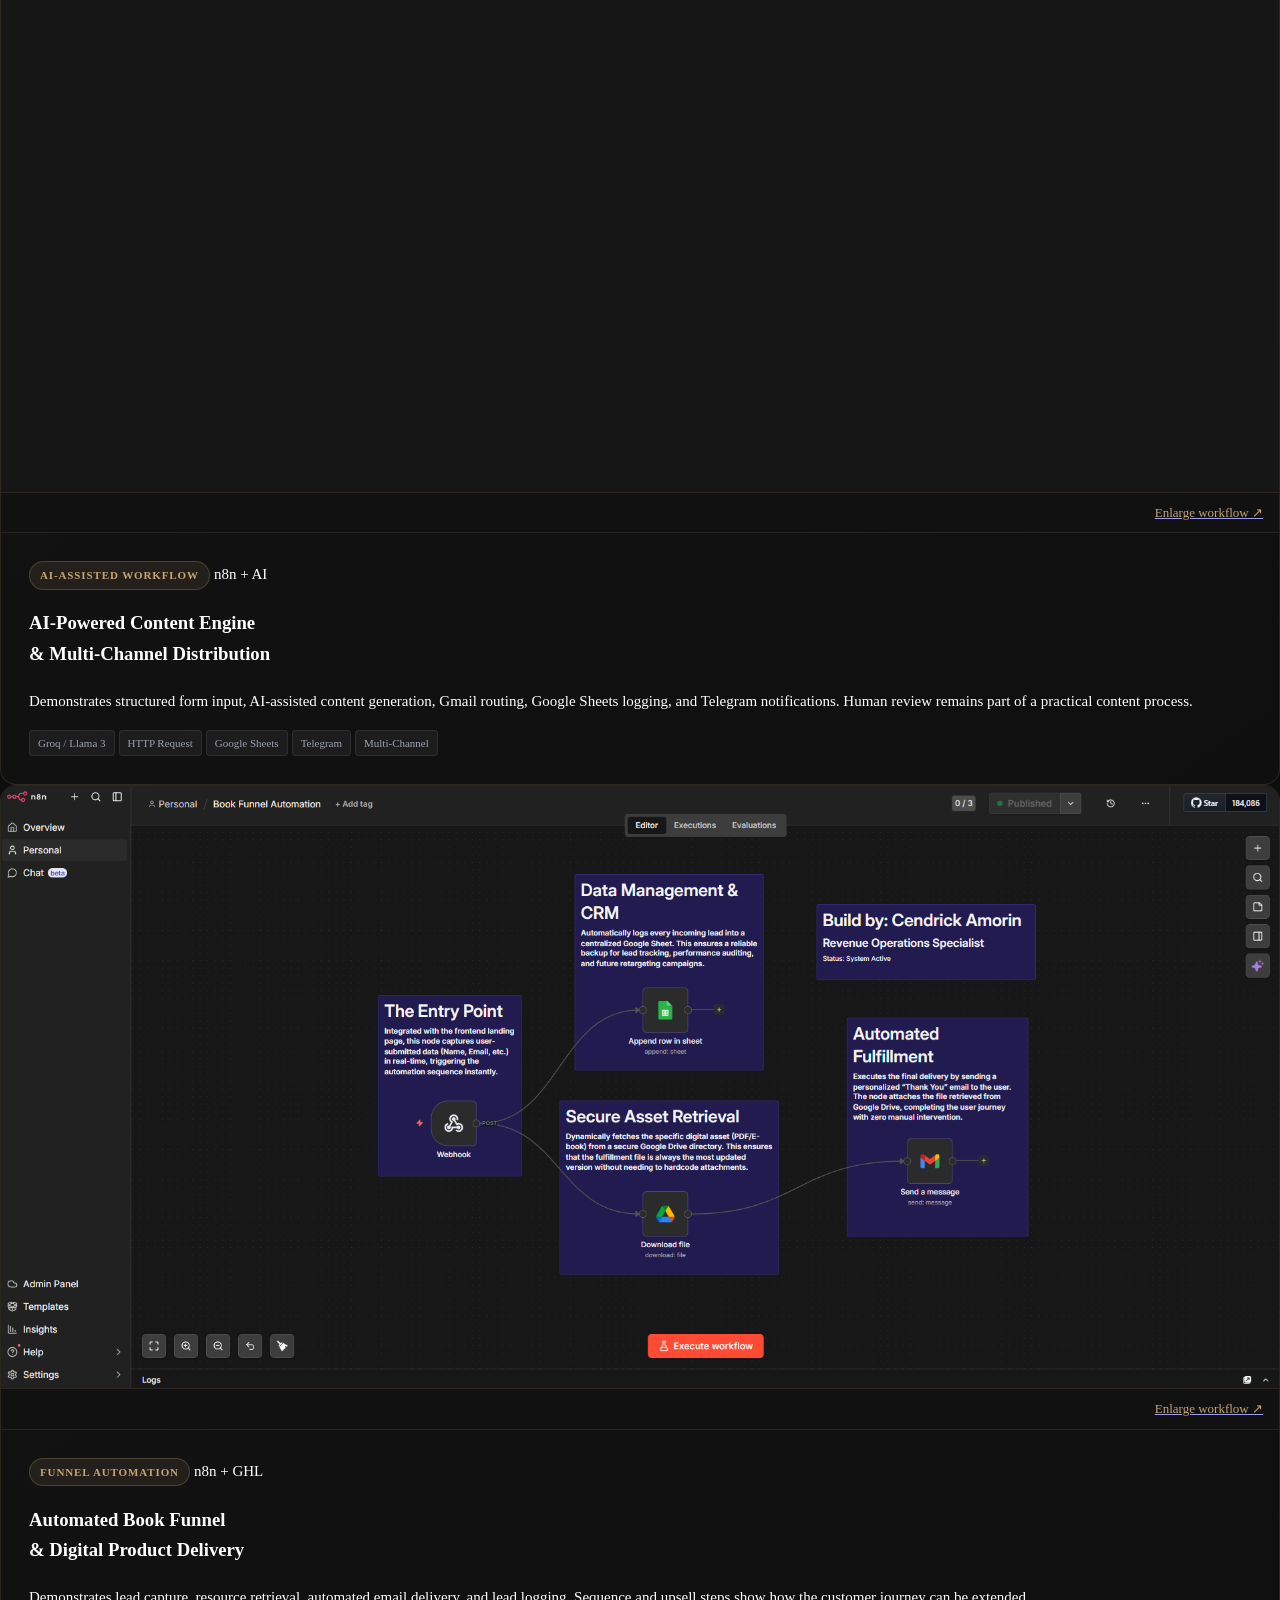
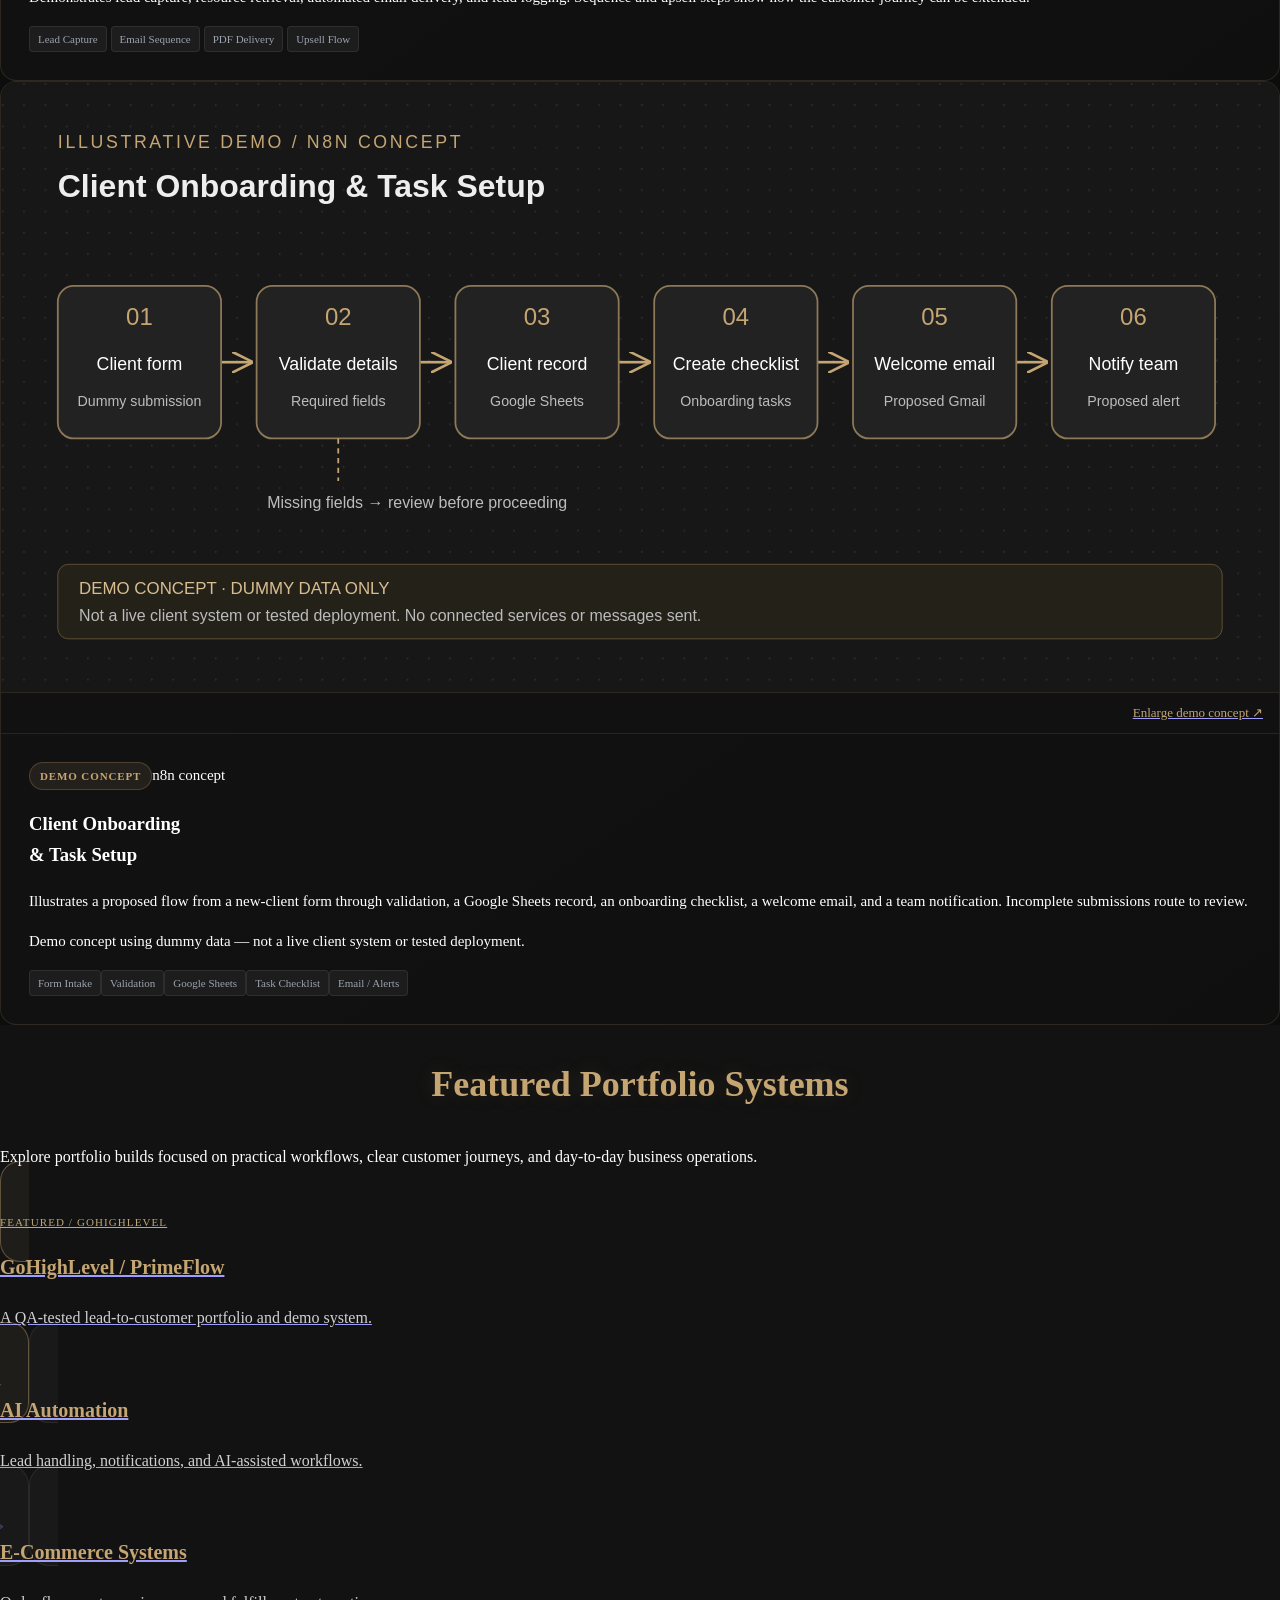
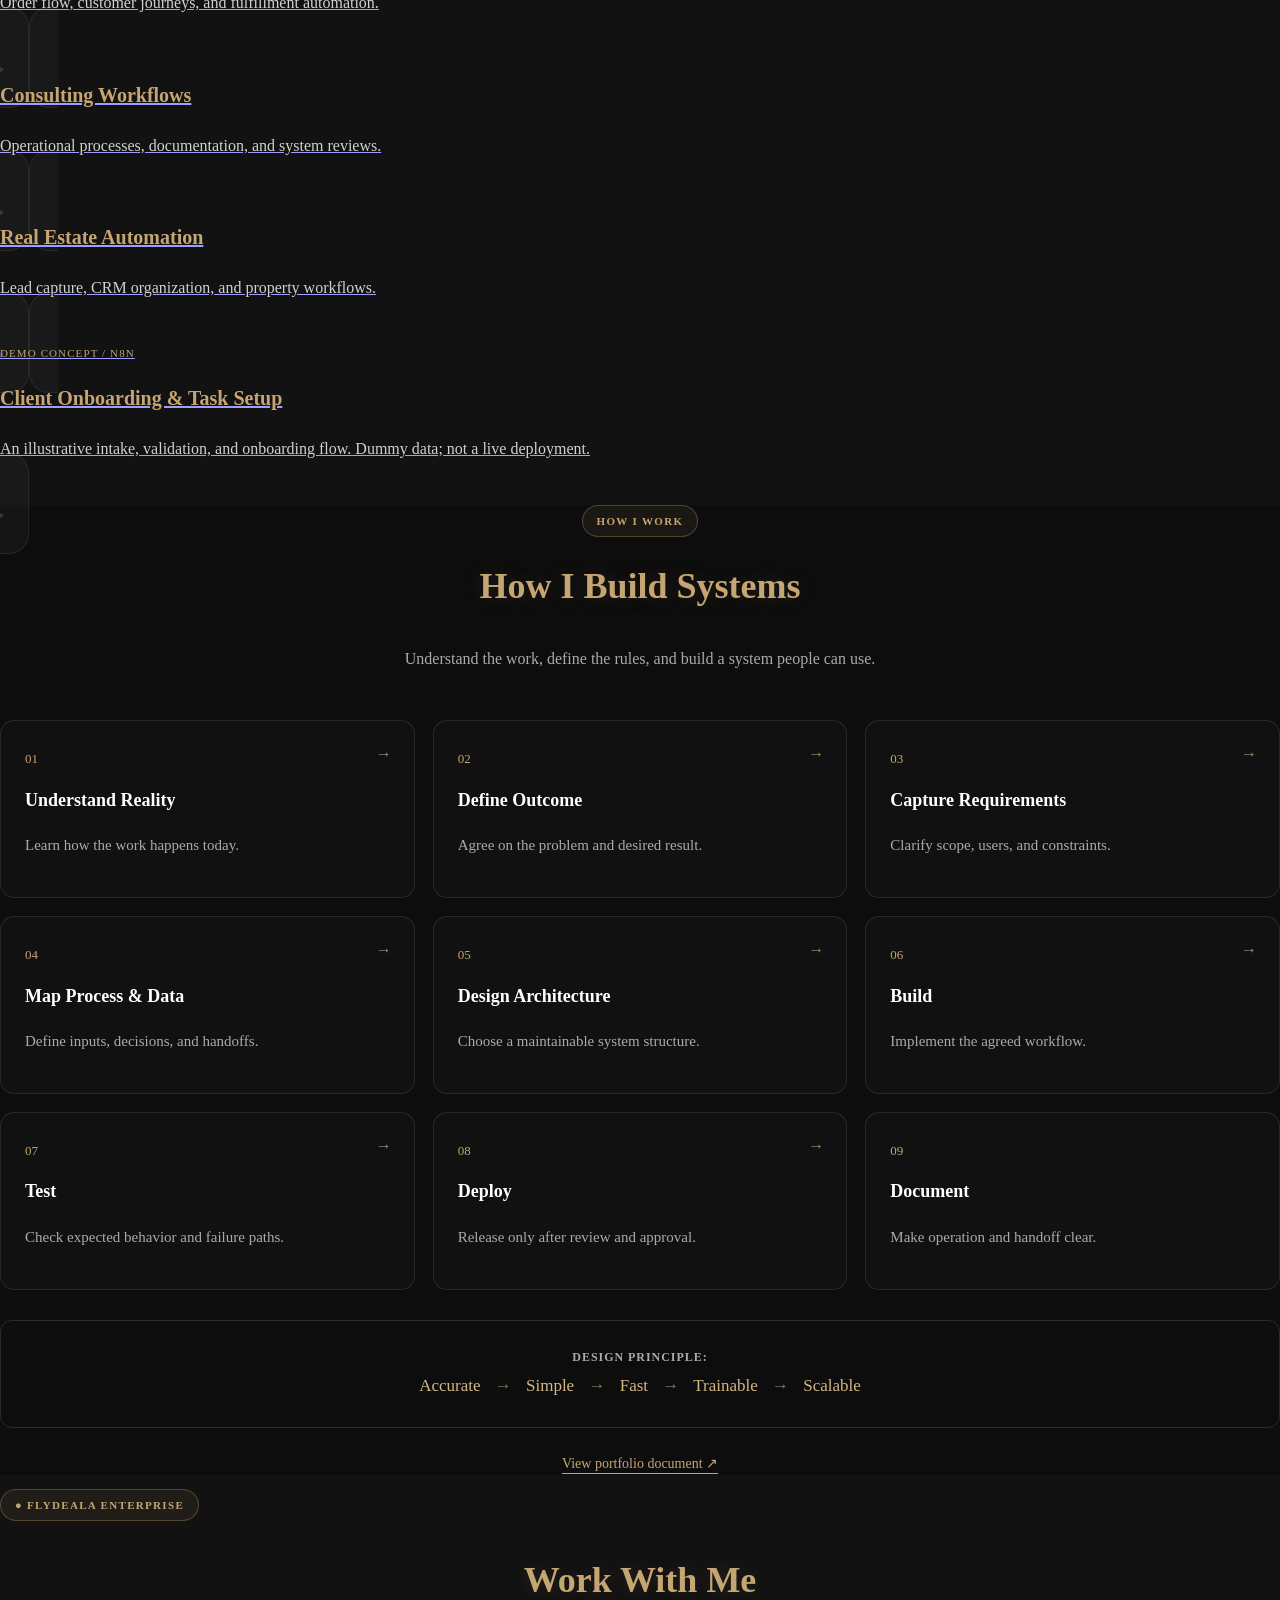
==== commit 489570da: "Add PrimeFlow cover and user-initiated video playback" ====
--- a/index.html
+++ b/index.html
@@ -14,7 +14,7 @@
     <link href="https://fonts.googleapis.com/css2?family=Inter:wght@300;400;600;700;800&display=swap" rel="stylesheet">
 
     <!-- CUSTOM STYLES -->
-    <link rel="stylesheet" href="style.css?v=walkthrough-1">
+    <link rel="stylesheet" href="style.css?v=walkthrough-cover-1">
 
     <!-- TAILWIND EXT -->
     <script>
@@ -174,9 +174,12 @@
                 <p>A guided look at the GoHighLevel funnel, CRM, booking, and automation system.</p>
             </div>
             <div class="walkthrough-player">
-                <iframe src="https://www.youtube-nocookie.com/embed/r0q8nUioCsc?autoplay=0&amp;playsinline=1&amp;rel=0" title="PrimeFlow Home Services — flagship system walkthrough" width="1920" height="1080" loading="lazy" referrerpolicy="strict-origin-when-cross-origin" allow="encrypted-media; picture-in-picture; fullscreen" allowfullscreen></iframe>
-            </div>
-            <p class="proof-note">Portfolio / demo project — not live client performance results.</p>
+                <a id="walkthrough-play" class="walkthrough-cover" href="https://youtu.be/r0q8nUioCsc" target="_blank" rel="noopener noreferrer" aria-label="Play PrimeFlow system walkthrough">
+                    <img src="images/primeflow/walkthrough-cover.jpg" width="1920" height="1080" alt="PrimeFlow system walkthrough cover" loading="lazy">
+                    <span class="walkthrough-play-label">▶ Play walkthrough</span>
+                </a>
+            </div>
+            <p class="proof-note">Portfolio / demo project — not live client performance results. Cover artwork is illustrative.</p>
             <p class="walkthrough-fallback"><a href="https://youtu.be/r0q8nUioCsc" target="_blank" rel="noopener noreferrer">Watch on YouTube ↗</a></p>
         </div>
     </section>
@@ -595,5 +598,6 @@
     </footer>
 
     <dialog id="proof-dialog" aria-labelledby="proof-caption"><div class="proof-toolbar"><p id="proof-caption"></p><button id="close-proof" aria-label="Close workflow preview">Close ×</button></div><div class="proof-scroll"><img id="proof-full-image" alt=""></div><p class="proof-note">Original project capture. Status labels in the image are not a live service or performance check.</p><a id="proof-original" target="_blank" rel="noopener noreferrer">Open original image ↗</a></dialog>
+    <script src="walkthrough.js?v=1" defer></script>
 </body>
 </html>
--- a/style.css
+++ b/style.css
@@ -440,3 +440,8 @@
 .walkthrough-player iframe { display: block; width: 100%; height: 100%; border: 0; }
 .walkthrough-fallback { margin-top: 14px; color: var(--gold); font-size: 15px; }
 .walkthrough-fallback a { text-decoration: underline; text-underline-offset: 4px; }
+
+.walkthrough-cover { display: block; position: relative; width: 100%; height: 100%; }
+.walkthrough-cover img { display: block; width: 100%; height: 100%; object-fit: contain; }
+.walkthrough-play-label { position: absolute; left: 50%; top: 50%; transform: translate(-50%,-50%); padding: 14px 22px; border-radius: 999px; background: #111e; border: 2px solid var(--gold); color: #fff; font-size: clamp(14px,2vw,20px); white-space: nowrap; }
+.walkthrough-cover:focus-visible { outline: 3px solid var(--gold); outline-offset: -4px; }
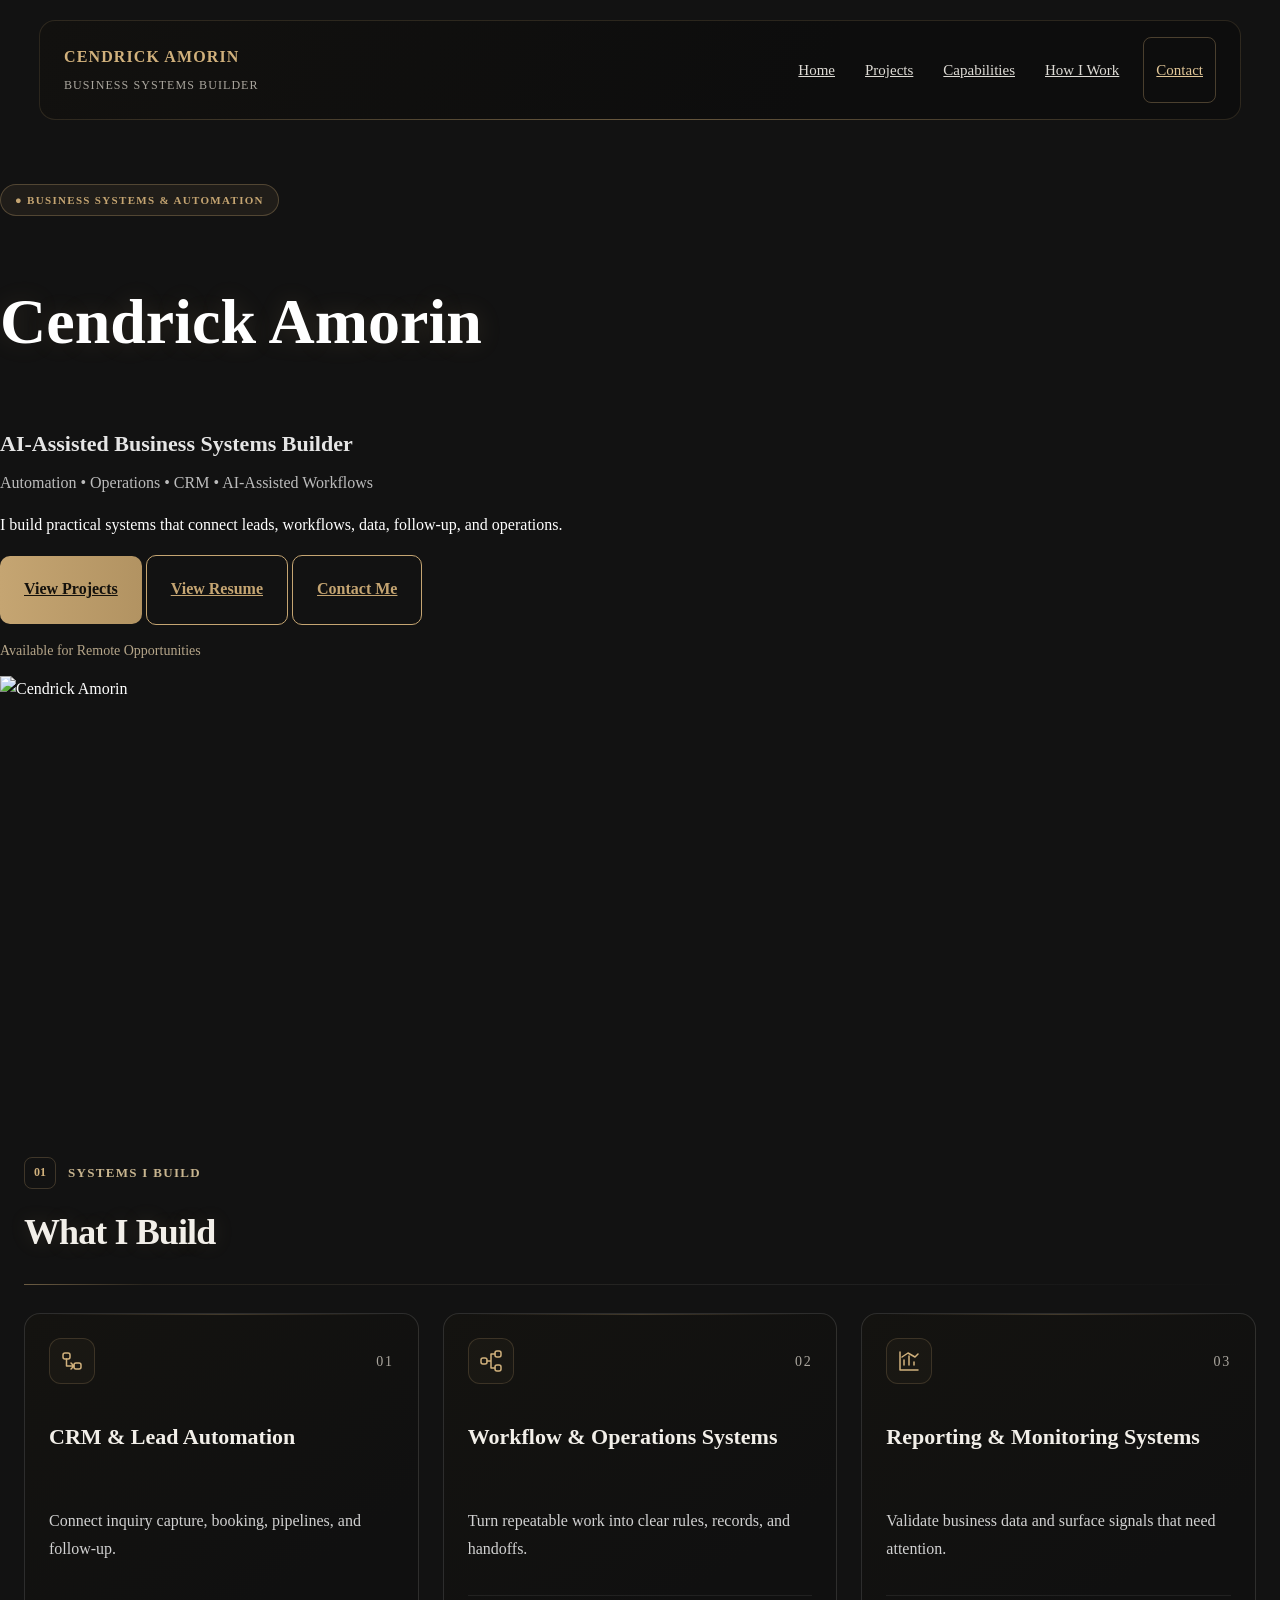
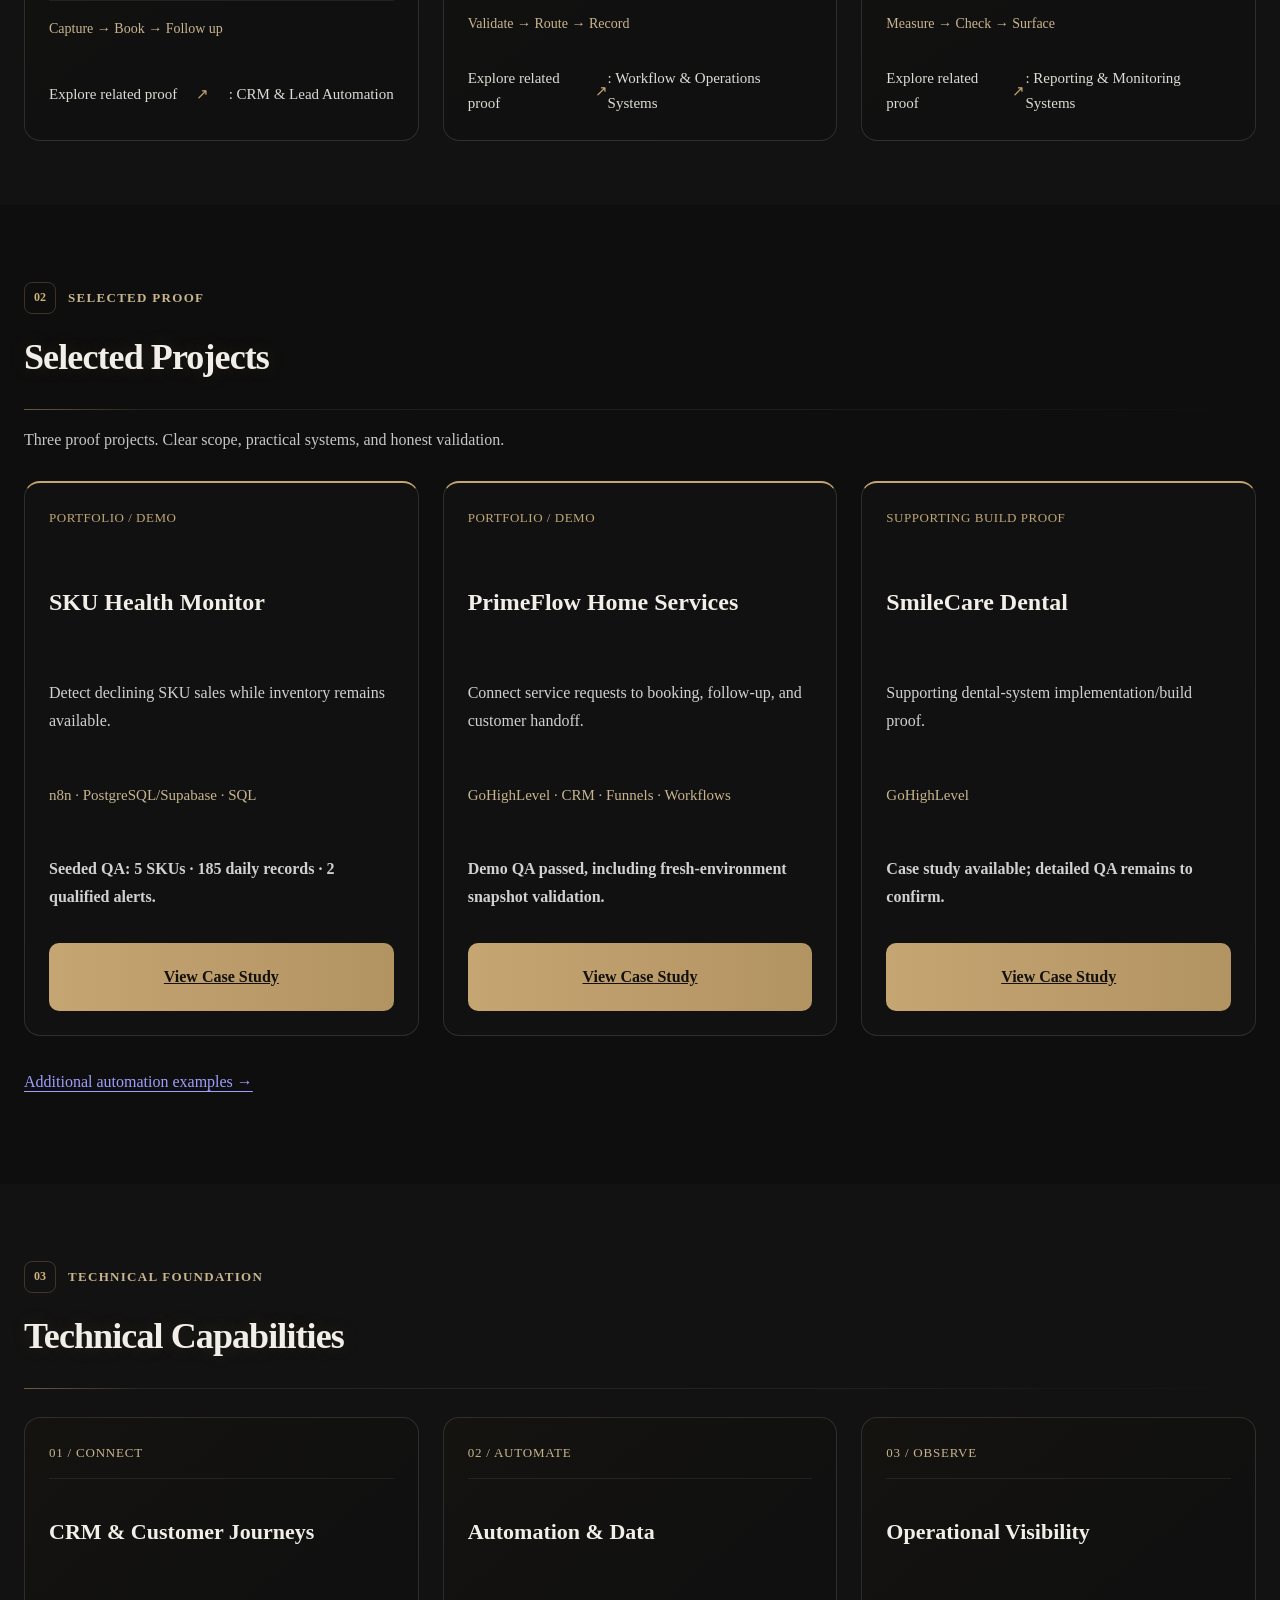
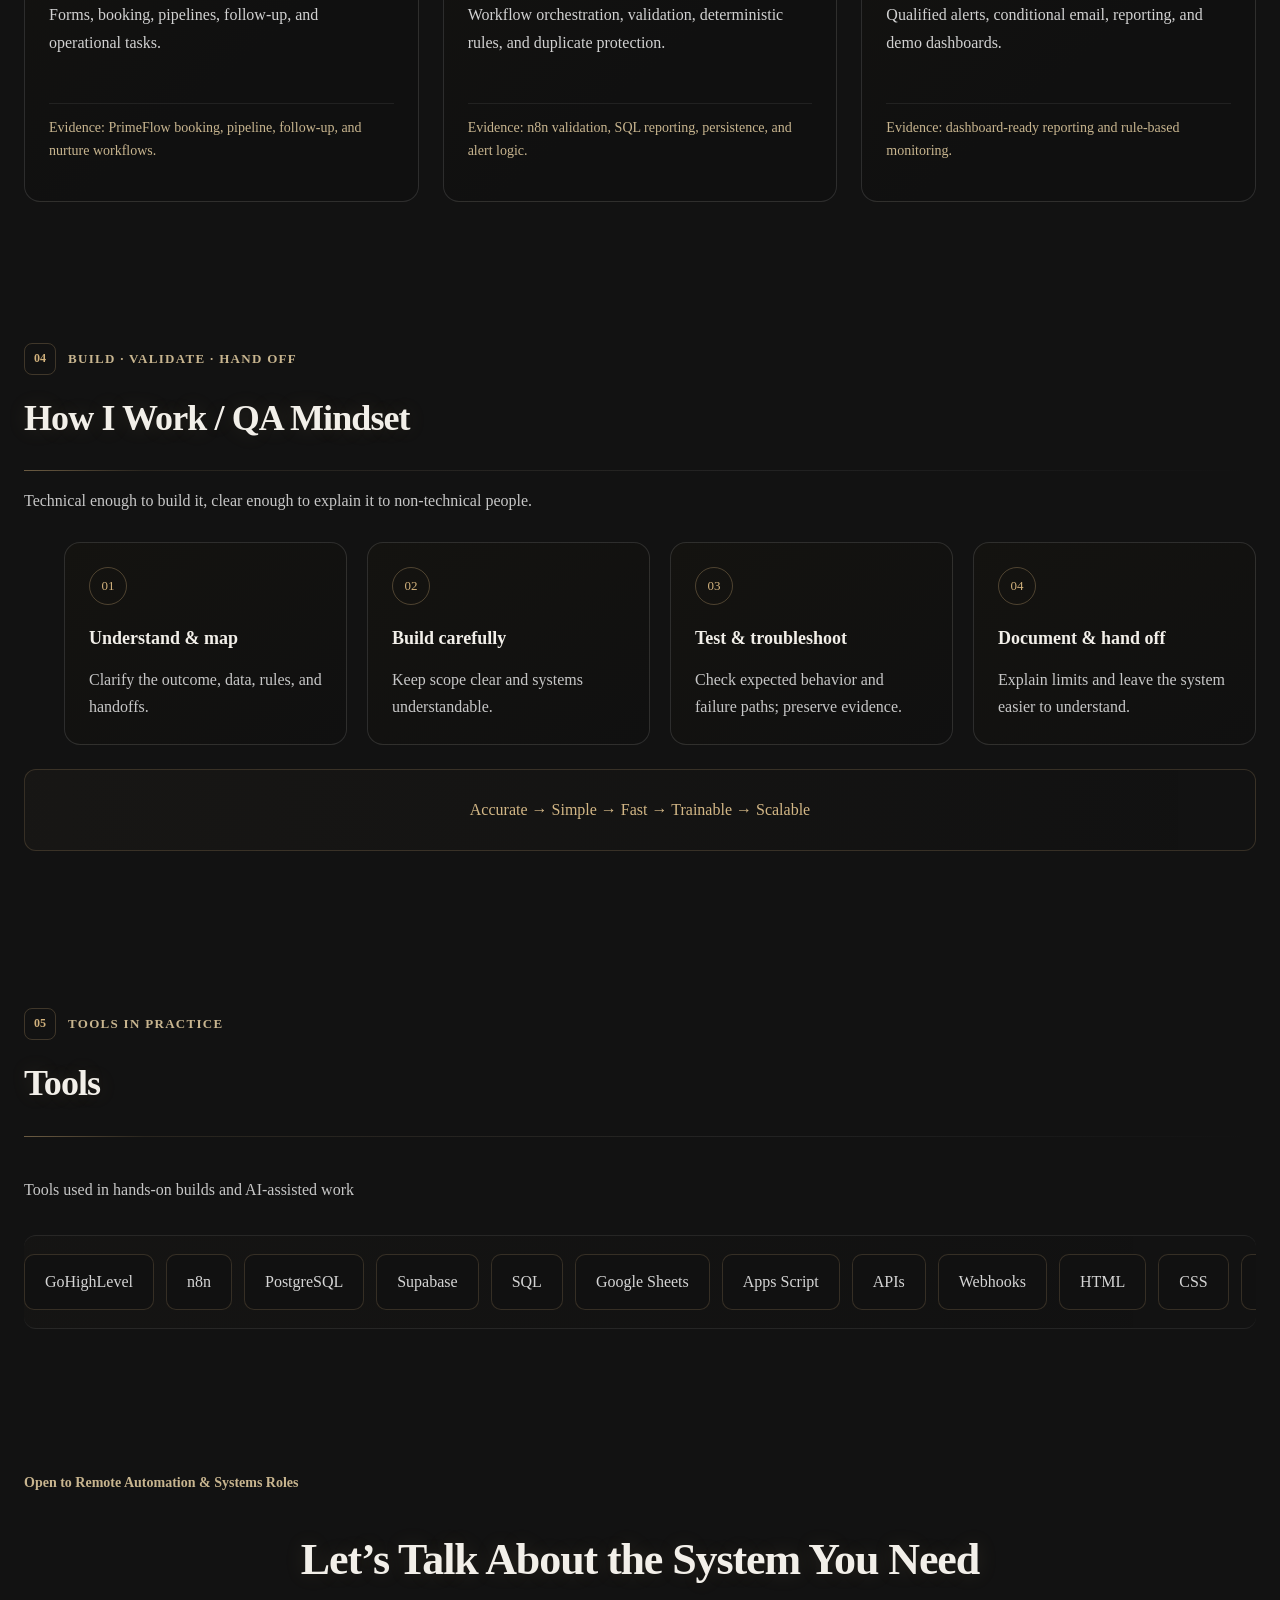
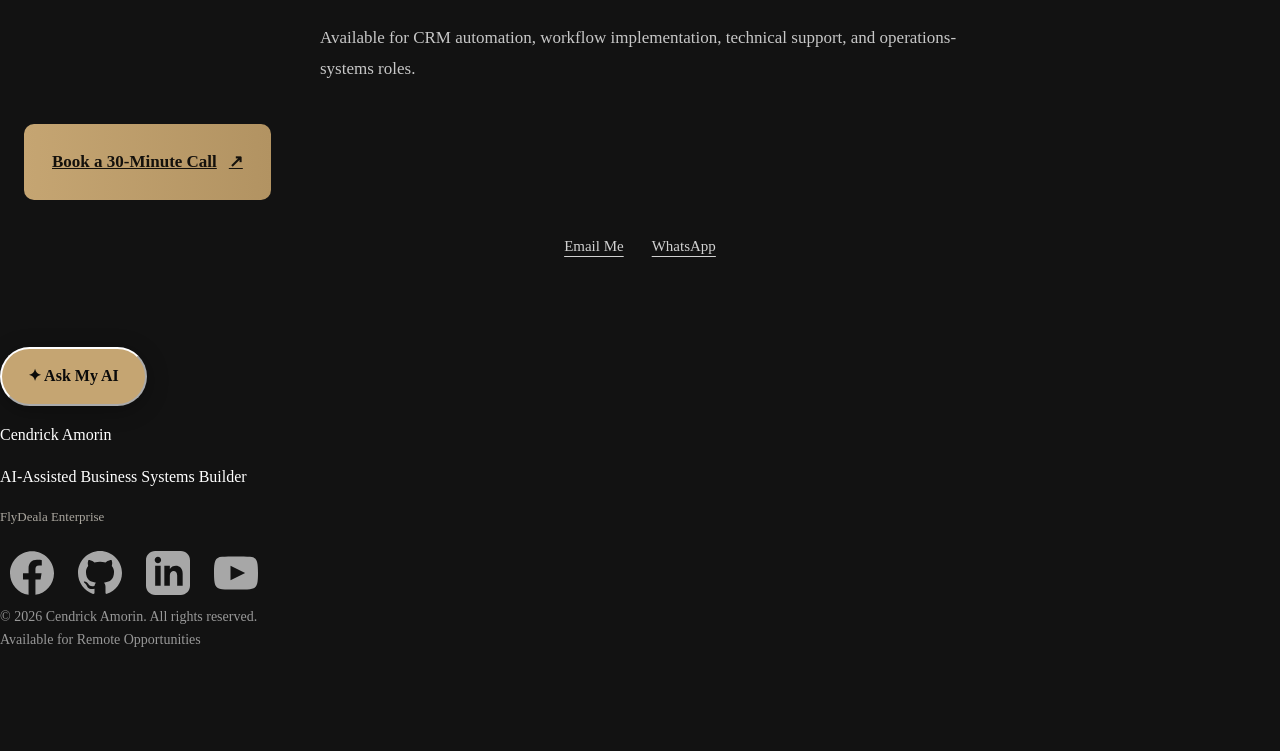
==== commit e41a37a7: "Portfolio refresh: add project case studies and recruiter-focused homepage" ====
--- a/index.html
+++ b/index.html
@@ -7,6 +7,13 @@
     <meta name="description" content="Practical business systems connecting lead capture, CRM, automation, follow-up, task management, and operational visibility. Explore Cendrick Amorin’s portfolio and demo projects.">
     <meta name="theme-color" content="#0a0a0a">
 
+    <meta property="og:title" content="Cendrick Amorin | AI-Assisted Business Systems Builder">
+    <meta property="og:description" content="Portfolio and demo proof in CRM, automation, and ecommerce operations systems.">
+    <meta property="og:type" content="website">
+    <meta name="twitter:card" content="summary">
+    <meta name="twitter:title" content="Cendrick Amorin | AI-Assisted Business Systems Builder">
+    <meta name="twitter:description" content="Portfolio and demo proof in CRM, automation, and ecommerce operations systems.">
+    <!-- Canonical omitted: GitHub Pages publishing configuration is not yet verified. -->
     <!-- TAILWIND -->
     <script src="https://cdn.tailwindcss.com"></script>
 
@@ -33,92 +40,12 @@
         }
     </script>
 
-    <style>
-        /* ── Workflow Section ── */
-        .workflow-section {
-            background: #0d0d0d;
-        }
 
-        .workflow-card {
-            background: linear-gradient(145deg, #131313, #0f0f0f);
-            border: 1px solid rgba(197, 165, 114, 0.15);
-            border-radius: 16px;
-            overflow: hidden;
-            transition: border-color 0.3s ease, transform 0.3s ease, box-shadow 0.3s ease;
-        }
-
-        .workflow-card:hover {
-            border-color: rgba(197, 165, 114, 0.45);
-            transform: translateY(-4px);
-            box-shadow: 0 24px 48px rgba(197, 165, 114, 0.08);
-        }
-
-        .workflow-img-wrap {
-            position: relative;
-            overflow: hidden;
-            border-bottom: 1px solid rgba(197, 165, 114, 0.1);
-        }
-
-        .workflow-img-wrap img {
-            width: 100%;
-            display: block;
-            transition: transform 0.5s ease;
-        }
-
-        .workflow-card:hover .workflow-img-wrap img {
-            transform: scale(1.03);
-        }
-
-        .workflow-overlay {
-            position: absolute;
-            inset: 0;
-            background: linear-gradient(to top, rgba(10,10,10,0.6) 0%, transparent 60%);
-            pointer-events: none;
-        }
-
-        .workflow-badge {
-            display: inline-flex;
-            align-items: center;
-            gap: 6px;
-            background: rgba(197, 165, 114, 0.1);
-            border: 1px solid rgba(197, 165, 114, 0.25);
-            color: #C5A572;
-            font-size: 11px;
-            font-weight: 600;
-            letter-spacing: 0.08em;
-            padding: 4px 10px;
-            border-radius: 999px;
-            text-transform: uppercase;
-        }
-
-        .workflow-badge .dot {
-            width: 6px;
-            height: 6px;
-            border-radius: 50%;
-            background: #4ade80;
-            box-shadow: 0 0 6px #4ade80;
-            animation: pulse-dot 2s infinite;
-        }
-
-        @keyframes pulse-dot {
-            0%, 100% { opacity: 1; }
-            50% { opacity: 0.4; }
-        }
-
-        .workflow-tag {
-            display: inline-block;
-            background: rgba(255,255,255,0.05);
-            border: 1px solid rgba(255,255,255,0.08);
-            color: #9ca3af;
-            font-size: 11px;
-            padding: 3px 8px;
-            border-radius: 4px;
-        }
-    </style>
 </head>
 
-<body class="bg-[#0a0a0a] text-white font-inter overflow-x-hidden">
-    <a class="skip-link" href="#case-studies">Skip to case studies</a>
+<body class="homepage-polished bg-[#0a0a0a] text-white font-inter overflow-x-hidden">
+    <a class="skip-link" href="#main-content">Skip to content</a>
+    <header class="primary-header"><a class="primary-brand" href="#top"><span class="brand-name">CENDRICK AMORIN</span><span class="brand-descriptor">BUSINESS SYSTEMS BUILDER</span></a><nav aria-label="Primary"><a href="#top">Home</a><a href="#selected-projects">Projects</a><a href="#capabilities">Capabilities</a><a href="#process">How I Work</a><a href="#contact-form">Contact</a></nav></header>
     <main id="main-content">
 
     <!-- ================= HERO SECTION ================= -->
@@ -141,11 +68,11 @@
                 </p>
 
                 <p class="text-gray-400 max-w-md leading-relaxed">
-                    I design practical business systems that connect lead capture, CRM, automation, follow-up, task management, and operational visibility.
+                    I build practical systems that connect leads, workflows, data, follow-up, and operations.
                 </p>
 
                 <div class="flex flex-wrap gap-4 pt-4 hero-actions">
-                    <a href="https://drive.google.com/file/d/1gqECK5fhqOYWvMpLBYFVANAS45i5G06n/view?usp=drivesdk" class="lux-btn" target="_blank" rel="noopener noreferrer">View Case Studies</a>
+                    <a href="#selected-projects" class="lux-btn">View Projects</a>
                     <a href="https://drive.google.com/file/d/1iumDb805f9tFgMo1TOZdFORvzn7_mAoT/view?usp=drivesdk" class="lux-btn-outline" target="_blank" rel="noopener noreferrer">View Resume</a>
                     <a href="#contact-form" class="lux-btn-outline">Contact Me</a>
                 </div>
@@ -166,364 +93,18 @@
         </div>
     </section>
 
-    <!-- ================= FLAGSHIP WALKTHROUGH ================= -->
-    <section id="flagship-walkthrough" class="py-24 px-6" aria-labelledby="walkthrough-title">
-        <div class="max-w-6xl mx-auto">
-            <div class="section-intro"><span class="lux-badge">FLAGSHIP PROJECT WALKTHROUGH</span>
-                <h2 id="walkthrough-title" class="lux-section-title">See PrimeFlow in action</h2>
-                <p>A guided look at the GoHighLevel funnel, CRM, booking, and automation system.</p>
-            </div>
-            <div class="walkthrough-player">
-                <a id="walkthrough-play" class="walkthrough-cover" href="https://youtu.be/r0q8nUioCsc" target="_blank" rel="noopener noreferrer" aria-label="Play PrimeFlow system walkthrough">
-                    <img src="images/primeflow/walkthrough-cover.jpg" width="1920" height="1080" alt="PrimeFlow system walkthrough cover" loading="lazy">
-                    <span class="walkthrough-play-label">▶ Play walkthrough</span>
-                </a>
-            </div>
-            <p class="proof-note">Portfolio / demo project — not live client performance results. Cover artwork is illustrative.</p>
-            <p class="walkthrough-fallback"><a href="https://youtu.be/r0q8nUioCsc" target="_blank" rel="noopener noreferrer">Watch on YouTube ↗</a></p>
-        </div>
-    </section>
-
-    <!-- ================= SERVICES ================= -->
-    <section class="py-24 px-6 bg-[#0d0d0d]">
-        <div class="max-w-6xl mx-auto">
-            <h2 class="lux-section-title">Premium Services</h2>
-
-            <div class="grid md:grid-cols-3 gap-10 pt-12">
-
-                <div class="lux-service-card">
-                    <div class="text-gold text-4xl mb-4">⚡</div>
-                    <h3 class="lux-service-title">CRM &amp; Pipeline Systems</h3>
-                    <p class="lux-service-text">Organize lead stages, follow-up, ownership, and next steps so important inquiries are easier to track.</p>
-                </div>
-
-                <div class="lux-service-card">
-                    <div class="text-gold text-4xl mb-4">🌐</div>
-                    <h3 class="lux-service-title">Automation Workflows</h3>
-                    <p class="lux-service-text">Connect repeatable tasks, notifications, and records using workflows built around clear business rules.</p>
-                </div>
-
-                <div class="lux-service-card">
-                    <div class="text-gold text-4xl mb-4">🎯</div>
-                    <h3 class="lux-service-title">Funnel &amp; Booking Systems</h3>
-                    <p class="lux-service-text">Connect inquiry forms, appointment booking, reminders, and recovery steps in a practical customer journey.</p>
-                </div>
-
-            </div>
-        </div>
-    </section>
-
-    <!-- ================= FEATURED CASE STUDY ================= -->
-    <section id="case-studies" class="py-24 px-6 primeflow-section" aria-labelledby="case-study-title">
-        <div class="max-w-6xl mx-auto">
-            <div class="section-intro">
-                <span class="lux-badge">FEATURED CASE STUDY</span>
-                <h2 id="case-study-title" class="lux-section-title">From first inquiry to customer.</h2>
-                <p>A portfolio build connecting the customer journey with the work behind it.</p>
-            </div>
-            <article id="primeflow" class="primeflow-case">
-                <div class="primeflow-heading">
-                    <p class="workflow-badge">Portfolio / Demo Project — QA Tested</p>
-                    <h3>PrimeFlow Home Services <span>— GoHighLevel Lead-to-Customer Automation System</span></h3>
-                    <p>A home-services demo that brings lead capture, CRM stages, booking, follow-up, operational tasks, and dashboard visibility into one connected process.</p>
-                </div>
-                <a href="https://drive.google.com/file/d/1gqECK5fhqOYWvMpLBYFVANAS45i5G06n/view?usp=drivesdk" class="lux-btn mt-6" target="_blank" rel="noopener noreferrer">View Full Case Study</a>
-                <div class="primeflow-stats" aria-label="Project scope">
-                    <div><strong>5</strong><span>funnel pages</span></div>
-                    <div><strong>8</strong><span>CRM pipeline stages</span></div>
-                    <div><strong>7</strong><span>published workflows</span></div>
-                </div>
-                <div class="primeflow-details">
-                    <div><h4>The business problem</h4><p>Inquiries, appointments, follow-up, and service tasks need a clear route from one step to the next.</p></div>
-                    <div><h4>The system</h4><p>A GoHighLevel funnel and booking system connected to an 8-stage pipeline, no-show recovery, Customer Won automation, operational tasks, and dashboard visibility.</p></div>
-                    <div><h4>The purpose</h4><p>Demonstrate how defined stages and automation can support consistent follow-through and clearer operational oversight.</p></div>
-                </div>
-                <ul class="primeflow-features" aria-label="Included system features"><li>Booking system</li><li>No-show recovery</li><li>Customer Won automation</li><li>Operational tasks</li><li>Dashboard visibility</li></ul>
-                <p class="demo-disclaimer">QA/demo data only — not live client performance results.</p>
-                <p class="primeflow-gallery-guide">Selected views of the actual project screens. Click any preview to inspect the full original screenshot.</p>
-                <div class="primeflow-gallery" aria-label="PrimeFlow project screenshots">
-                    <figure class="primeflow-proof primeflow-proof--tall">
-                        <figcaption><span class="slot-number">01 / CUSTOMER JOURNEY</span><h4>Landing page</h4><p>Service information, the request-service entry point, and booking calls to action.</p></figcaption>
-                        <div class="primeflow-proof-preview">
-                            <a href="images/primeflow/landing-page.png" data-proof="images/primeflow/landing-page.png" data-caption="PrimeFlow · Landing page — QA/demo data only" aria-label="Enlarge PrimeFlow Landing page"><img src="images/primeflow/landing-page.png" width="1920" height="5223" loading="lazy" decoding="async" alt="PrimeFlow Landing page. Service information, the request-service entry point, and booking calls to action."></a>
-                        </div>
-                        <div class="primeflow-proof-footer"><span>Cropped preview · QA/demo screenshot</span><a href="images/primeflow/landing-page.png" data-proof="images/primeflow/landing-page.png" data-caption="PrimeFlow · Landing page — QA/demo data only">View full-size image ↗</a></div>
-                    </figure>
-                    <figure class="primeflow-proof primeflow-proof--tall">
-                        <figcaption><span class="slot-number">02 / LEAD CAPTURE</span><h4>Service request form</h4><p>Structured service, property, urgency, and preferred-date fields with consent controls.</p></figcaption>
-                        <div class="primeflow-proof-preview">
-                            <a href="images/primeflow/request-service.png" data-proof="images/primeflow/request-service.png" data-caption="PrimeFlow · Service request form — QA/demo data only" aria-label="Enlarge PrimeFlow Service request form"><img src="images/primeflow/request-service.png" width="1920" height="2334" loading="lazy" decoding="async" alt="PrimeFlow Service request form. Structured service, property, urgency, and preferred-date fields with consent controls."></a>
-                        </div>
-                        <div class="primeflow-proof-footer"><span>Cropped preview · QA/demo screenshot</span><a href="images/primeflow/request-service.png" data-proof="images/primeflow/request-service.png" data-caption="PrimeFlow · Service request form — QA/demo data only">View full-size image ↗</a></div>
-                    </figure>
-                    <figure class="primeflow-proof primeflow-proof--board">
-                        <figcaption><span class="slot-number">03 / CRM PIPELINE</span><h4>Pipeline · lead to appointment</h4><p>The early pipeline stages and an appointment-booked QA opportunity.</p></figcaption>
-                        <div class="primeflow-proof-preview">
-                            <a href="images/primeflow/pipeline-early-stages.png" data-proof="images/primeflow/pipeline-early-stages.png" data-caption="PrimeFlow · Pipeline · lead to appointment — QA/demo data only" aria-label="Enlarge PrimeFlow Pipeline · lead to appointment"><img src="images/primeflow/pipeline-early-stages.png" width="1920" height="931" loading="lazy" decoding="async" alt="PrimeFlow Pipeline · lead to appointment. The early pipeline stages and an appointment-booked QA opportunity."></a>
-                        </div>
-                        <div class="primeflow-proof-footer"><span>Cropped preview · QA/demo screenshot</span><a href="images/primeflow/pipeline-early-stages.png" data-proof="images/primeflow/pipeline-early-stages.png" data-caption="PrimeFlow · Pipeline · lead to appointment — QA/demo data only">View full-size image ↗</a></div>
-                    </figure>
-                    <figure class="primeflow-proof primeflow-proof--board">
-                        <figcaption><span class="slot-number">04 / CRM PIPELINE</span><h4>Pipeline · appointment to nurture</h4><p>Later stages, including Won and Long-Term Nurture, shown with QA records.</p></figcaption>
-                        <div class="primeflow-proof-preview">
-                            <a href="images/primeflow/pipeline-later-stages.png" data-proof="images/primeflow/pipeline-later-stages.png" data-caption="PrimeFlow · Pipeline · appointment to nurture — QA/demo data only" aria-label="Enlarge PrimeFlow Pipeline · appointment to nurture"><img src="images/primeflow/pipeline-later-stages.png" width="1920" height="931" loading="lazy" decoding="async" alt="PrimeFlow Pipeline · appointment to nurture. Later stages, including Won and Long-Term Nurture, shown with QA records."></a>
-                        </div>
-                        <div class="primeflow-proof-footer"><span>Cropped preview · QA/demo screenshot</span><a href="images/primeflow/pipeline-later-stages.png" data-proof="images/primeflow/pipeline-later-stages.png" data-caption="PrimeFlow · Pipeline · appointment to nurture — QA/demo data only">View full-size image ↗</a></div>
-                    </figure>
-                    <figure class="primeflow-proof primeflow-proof--tall">
-                        <figcaption><span class="slot-number">05 / OPERATIONAL VISIBILITY</span><h4>Operations dashboard</h4><p>Opportunity status, stage distribution, lead sources, and operational tasks. All counts and percentages shown are QA/demo data, not client performance.</p></figcaption>
-                        <div class="primeflow-proof-preview">
-                            <a href="images/primeflow/operations-dashboard.png" data-proof="images/primeflow/operations-dashboard.png" data-caption="PrimeFlow · Operations dashboard — QA/demo data only" aria-label="Enlarge PrimeFlow Operations dashboard"><img src="images/primeflow/operations-dashboard.png" width="1920" height="1957" loading="lazy" decoding="async" alt="PrimeFlow Operations dashboard. Opportunity status, stage distribution, lead sources, and operational tasks. All counts and percentages shown are QA/demo data, not client performance."></a>
-                        </div>
-                        <div class="primeflow-proof-footer"><span>Cropped preview · QA/demo screenshot</span><a href="images/primeflow/operations-dashboard.png" data-proof="images/primeflow/operations-dashboard.png" data-caption="PrimeFlow · Operations dashboard — QA/demo data only">View full-size image ↗</a></div>
-                    </figure>
-                    <figure class="primeflow-proof primeflow-proof--wide">
-                        <figcaption><span class="slot-number">06 / AUTOMATION</span><h4>Seven published workflows</h4><p>The captured workflow list covers intake, booking, completion, no-show recovery, estimate follow-up, Customer Won, and long-term nurture.</p></figcaption>
-                        <div class="primeflow-proof-preview">
-                            <a href="images/primeflow/published-workflows.png" data-proof="images/primeflow/published-workflows.png" data-caption="PrimeFlow · Seven published workflows — QA/demo data only" aria-label="Enlarge PrimeFlow Seven published workflows"><img src="images/primeflow/published-workflows.png" width="1920" height="931" loading="lazy" decoding="async" alt="PrimeFlow Seven published workflows. The captured workflow list covers intake, booking, completion, no-show recovery, estimate follow-up, Customer Won, and long-term nurture."></a>
-                        </div>
-                        <div class="primeflow-proof-footer"><span>Cropped preview · QA/demo screenshot</span><a href="images/primeflow/published-workflows.png" data-proof="images/primeflow/published-workflows.png" data-caption="PrimeFlow · Seven published workflows — QA/demo data only">View full-size image ↗</a></div>
-                    </figure>
-                    <figure class="primeflow-proof primeflow-proof--wide">
-                        <figcaption><span class="slot-number">07 / FOLLOW-UP LOGIC</span><h4>No-show recovery workflow</h4><p>The captured builder connects a no-show event to opportunity lookup, tagging, team notification, a rescheduling email, and a follow-up task. This is a workflow structure capture, not an execution-test log.</p></figcaption>
-                        <div class="primeflow-proof-preview">
-                            <a href="images/primeflow/no-show-recovery.png" data-proof="images/primeflow/no-show-recovery.png" data-caption="PrimeFlow · No-show recovery workflow — QA/demo data only" aria-label="Enlarge PrimeFlow No-show recovery workflow"><img src="images/primeflow/no-show-recovery.png" width="1920" height="911" loading="lazy" decoding="async" alt="PrimeFlow No-show recovery workflow. The captured builder connects a no-show event to opportunity lookup, tagging, team notification, a rescheduling email, and a follow-up task. This is a workflow structure capture, not an execution-test log."></a>
-                        </div>
-                        <div class="primeflow-proof-footer"><span>Cropped preview · QA/demo screenshot</span><a href="images/primeflow/no-show-recovery.png" data-proof="images/primeflow/no-show-recovery.png" data-caption="PrimeFlow · No-show recovery workflow — QA/demo data only">View full-size image ↗</a></div>
-                    </figure>
-                </div>
-                <p class="asset-pending">Live demo link to be added. See the full case study above for project context.</p>
-            </article>
-            <div class="related-proof"><span>More project documentation</span><a href="https://drive.google.com/file/d/1eT1Rgk7xD8HYcWeL7dNRc9bZz3kc3o0I/view?usp=drive_link" target="_blank" rel="noopener noreferrer">Business systems case study ↗</a><a href="https://drive.google.com/file/d/1atalj_F7voqwDvJI0kmxyeN9JbOyYWK-/view?usp=drivesdk" target="_blank" rel="noopener noreferrer">SmileCare case study ↗</a></div>
-        </div>
-    </section>
-
-    <!-- ================= AUTOMATION WORKFLOWS ================= -->
-    <section id="workflows" class="workflow-section py-24 px-6">
-        <div class="max-w-6xl mx-auto">
-
-            <!-- Header -->
-            <div class="text-center mb-16">
-                <div class="lux-badge mx-auto mb-6" style="display:inline-block">
-                    ● HANDS-ON AUTOMATION
-                </div>
-                <h2 class="lux-section-title">Automation Workflows</h2>
-                <p class="text-gray-400 max-w-xl mx-auto mt-4">
-                    Hands-on automation systems and portfolio builds demonstrating lead capture, follow-up, AI-assisted workflows, and operational automation.
-                </p>
-            </div>
-
-            <!-- Workflow Cards -->
-            <div class="grid md:grid-cols-2 gap-10">
-
-                <!-- Card 1: Sales Pipeline -->
-                <div class="workflow-card">
-                    <div class="workflow-img-wrap">
-                        <a class="workflow-proof-link" href="images/sales-pipeline.png" data-proof="images/sales-pipeline.png" data-caption="Sales pipeline — original workflow screenshot" aria-label="Enlarge sales pipeline screenshot"><img src="images/sales-pipeline.png" alt="Automated Sales Pipeline & Client Nurturing System" loading="lazy" width="1917" height="916"><span class="enlarge-label">Enlarge workflow ↗</span></a>
-                        <div class="workflow-overlay"></div>
-                    </div>
-                    <div class="p-6 space-y-4">
-                        <div class="flex items-center justify-between">
-                            <span class="workflow-badge">Workflow build</span>
-                            <span class="text-gold text-sm font-semibold">n8n</span>
-                        </div>
-                        <h3 class="text-white font-bold text-xl leading-tight">
-                            Automated Sales Pipeline<br>& Client Nurturing System
-                        </h3>
-                        <p class="text-gray-400 text-sm leading-relaxed">
-                            Demonstrates webhook lead capture, Gmail team alerts, scheduled follow-up, and Google Sheets logging. The workflow connects an incoming inquiry to a recorded next step.
-                        </p>
-                        <div class="flex flex-wrap gap-2 pt-1">
-                            <span class="workflow-tag">Webhook</span>
-                            <span class="workflow-tag">Gmail</span>
-                            <span class="workflow-tag">Smart Wait</span>
-                            <span class="workflow-tag">Google Sheets</span>
-                            <span class="workflow-tag">Lead Nurturing</span>
-                        </div>
-                    </div>
-                </div>
-
-                <!-- Card 2: Content Engine -->
-                <div class="workflow-card">
-                    <div class="workflow-img-wrap">
-                        <a class="workflow-proof-link" href="images/content-engine.png" data-proof="images/content-engine.png" data-caption="Content engine — original workflow screenshot" aria-label="Enlarge content engine screenshot"><img src="images/content-engine.png" alt="AI-Powered Content Engine & Multi-Channel Distribution System" loading="lazy" width="1917" height="916"><span class="enlarge-label">Enlarge workflow ↗</span></a>
-                        <div class="workflow-overlay"></div>
-                    </div>
-                    <div class="p-6 space-y-4">
-                        <div class="flex items-center justify-between">
-                            <span class="workflow-badge">AI-assisted workflow</span>
-                            <span class="text-gold text-sm font-semibold">n8n + AI</span>
-                        </div>
-                        <h3 class="text-white font-bold text-xl leading-tight">
-                            AI-Powered Content Engine<br>& Multi-Channel Distribution
-                        </h3>
-                        <p class="text-gray-400 text-sm leading-relaxed">
-                            Demonstrates structured form input, AI-assisted content generation, Gmail routing, Google Sheets logging, and Telegram notifications. Human review remains part of a practical content process.
-                        </p>
-                        <div class="flex flex-wrap gap-2 pt-1">
-                            <span class="workflow-tag">Groq / Llama 3</span>
-                            <span class="workflow-tag">HTTP Request</span>
-                            <span class="workflow-tag">Google Sheets</span>
-                            <span class="workflow-tag">Telegram</span>
-                            <span class="workflow-tag">Multi-Channel</span>
-                        </div>
-                    </div>
-                </div>
-
-                <!-- Card 3: Book Funnel Automation -->
-                <div class="workflow-card">
-                    <div class="workflow-img-wrap">
-                        <a class="workflow-proof-link" href="images/Book Funnel Automation.png" data-proof="images/Book Funnel Automation.png" data-caption="Digital product funnel — original workflow screenshot" aria-label="Enlarge digital product funnel screenshot"><img src="images/Book Funnel Automation.png" alt="Book Funnel Automation & Lead Capture System" loading="lazy" width="1917" height="916"><span class="enlarge-label">Enlarge workflow ↗</span></a>
-                        <div class="workflow-overlay"></div>
-                    </div>
-                    <div class="p-6 space-y-4">
-                        <div class="flex items-center justify-between">
-                            <span class="workflow-badge">Funnel automation</span>
-                            <span class="text-gold text-sm font-semibold">n8n + GHL</span>
-                        </div>
-                        <h3 class="text-white font-bold text-xl leading-tight">
-                            Automated Book Funnel<br>& Digital Product Delivery
-                        </h3>
-                        <p class="text-gray-400 text-sm leading-relaxed">
-                            Demonstrates lead capture, resource retrieval, automated email delivery, and lead logging. Sequence and upsell steps show how the customer journey can be extended.
-                        </p>
-                        <div class="flex flex-wrap gap-2 pt-1">
-                            <span class="workflow-tag">Lead Capture</span>
-                            <span class="workflow-tag">Email Sequence</span>
-                            <span class="workflow-tag">PDF Delivery</span>
-                            <span class="workflow-tag">Upsell Flow</span>
-                        </div>
-                    </div>
-                </div>
-
-                <!-- Card 4: clearly labeled illustrative concept, not execution evidence -->
-                <div id="client-onboarding" class="workflow-card">
-                    <div class="workflow-img-wrap">
-                        <a class="workflow-proof-link" href="images/client-onboarding-concept.svg" data-proof="images/client-onboarding-concept.svg" data-caption="Client onboarding — illustrative demo concept; not a live or tested workflow" aria-label="Enlarge client onboarding demo concept"><img src="images/client-onboarding-concept.svg" alt="Illustrative concept: client form, validation, Google Sheets record, checklist, welcome email and team notification. Not an actual n8n execution screenshot." loading="lazy" width="1440" height="688"><span class="enlarge-label">Enlarge demo concept ↗</span></a>
-                    </div>
-                    <div class="p-6 space-y-4">
-                        <div class="flex items-center justify-between"><span class="workflow-badge">Demo concept</span><span class="text-gold text-sm font-semibold">n8n concept</span></div>
-                        <h3 class="text-white font-bold text-xl leading-tight">Client Onboarding<br>&amp; Task Setup</h3>
-                        <p class="text-gray-400 text-sm leading-relaxed">Illustrates a proposed flow from a new-client form through validation, a Google Sheets record, an onboarding checklist, a welcome email, and a team notification. Incomplete submissions route to review.</p>
-                        <p class="text-gold text-sm leading-relaxed">Demo concept using dummy data — not a live client system or tested deployment.</p>
-                        <div class="flex flex-wrap gap-2 pt-1"><span class="workflow-tag">Form Intake</span><span class="workflow-tag">Validation</span><span class="workflow-tag">Google Sheets</span><span class="workflow-tag">Task Checklist</span><span class="workflow-tag">Email / Alerts</span></div>
-                    </div>
-                </div>
-
-            </div>
-        </div>
-    </section>
-
-    <!-- ================= PORTFOLIO HUB SECTION ================= -->
-    <section class="py-24 px-6 bg-[#0a0a0a]">
-        <div class="max-w-7xl mx-auto text-center">
-
-            <h2 class="lux-section-title mb-4">Featured Portfolio Systems</h2>
-            <p class="text-gray-400 max-w-2xl mx-auto">
-                Explore portfolio builds focused on practical workflows, clear customer journeys, and day-to-day business operations.
-            </p>
-
-            <div class="grid md:grid-cols-2 lg:grid-cols-3 gap-10 pt-16 portfolio-grid">
-                <a href="#primeflow" class="lux-portfolio-card portfolio-featured group">
-                    <span class="portfolio-label">FEATURED / GOHIGHLEVEL</span>
-                    <h3 class="lux-portfolio-title">GoHighLevel / PrimeFlow</h3>
-                    <p class="lux-portfolio-text">A QA-tested lead-to-customer portfolio and demo system.</p>
-                    <span class="lux-portfolio-arrow" aria-hidden="true">→</span>
-                </a>
-
-                <a href="https://n8n-flydeala.github.io/AI-Portfolio/" target="_blank" rel="noopener noreferrer" class="lux-portfolio-card group">
-                    <h3 class="lux-portfolio-title">AI Automation</h3>
-                    <p class="lux-portfolio-text">Lead handling, notifications, and AI-assisted workflows.</p>
-                    <span class="lux-portfolio-arrow">→</span>
-                </a>
-
-                <a href="https://n8n-flydeala.github.io/ecom-portfolio/" target="_blank" rel="noopener noreferrer" class="lux-portfolio-card group">
-                    <h3 class="lux-portfolio-title">E-Commerce Systems</h3>
-                    <p class="lux-portfolio-text">Order flow, customer journeys, and fulfillment automation.</p>
-                    <span class="lux-portfolio-arrow">→</span>
-                </a>
-
-                <a href="https://n8n-flydeala.github.io/consulting-portfolio/" target="_blank" rel="noopener noreferrer" class="lux-portfolio-card group">
-                    <h3 class="lux-portfolio-title">Consulting Workflows</h3>
-                    <p class="lux-portfolio-text">Operational processes, documentation, and system reviews.</p>
-                    <span class="lux-portfolio-arrow">→</span>
-                </a>
-
-                <a href="https://n8n-flydeala.github.io/realestate-portfolio/" target="_blank" rel="noopener noreferrer" class="lux-portfolio-card group">
-                    <h3 class="lux-portfolio-title">Real Estate Automation</h3>
-                    <p class="lux-portfolio-text">Lead capture, CRM organization, and property workflows.</p>
-                    <span class="lux-portfolio-arrow">→</span>
-                </a>
-
-                <a href="#client-onboarding" class="lux-portfolio-card group">
-                    <span class="portfolio-label">DEMO CONCEPT / N8N</span>
-                    <h3 class="lux-portfolio-title">Client Onboarding &amp; Task Setup</h3>
-                    <p class="lux-portfolio-text">An illustrative intake, validation, and onboarding flow. Dummy data; not a live deployment.</p>
-                    <span class="lux-portfolio-arrow">→</span>
-                </a>
-
-            </div>
-        </div>
-    </section>
-
-    <!-- ================= HOW I BUILD SYSTEMS ================= -->
-    <section id="process" class="py-24 px-6 process-section" aria-labelledby="process-title">
-        <div class="max-w-6xl mx-auto">
-            <div class="section-intro"><span class="lux-badge">HOW I WORK</span><h2 id="process-title" class="lux-section-title">How I Build Systems</h2><p>Understand the work, define the rules, and build a system people can use.</p></div>
-            <ol class="build-process">
-                <li><span>01</span><h3>Understand Reality</h3><p>Learn how the work happens today.</p></li>
-                <li><span>02</span><h3>Define Outcome</h3><p>Agree on the problem and desired result.</p></li>
-                <li><span>03</span><h3>Capture Requirements</h3><p>Clarify scope, users, and constraints.</p></li>
-                <li><span>04</span><h3>Map Process &amp; Data</h3><p>Define inputs, decisions, and handoffs.</p></li>
-                <li><span>05</span><h3>Design Architecture</h3><p>Choose a maintainable system structure.</p></li>
-                <li><span>06</span><h3>Build</h3><p>Implement the agreed workflow.</p></li>
-                <li><span>07</span><h3>Test</h3><p>Check expected behavior and failure paths.</p></li>
-                <li><span>08</span><h3>Deploy</h3><p>Release only after review and approval.</p></li>
-                <li><span>09</span><h3>Document</h3><p>Make operation and handoff clear.</p></li>
-            </ol>
-            <p class="design-principle"><strong>Design principle:</strong> Accurate <span>→</span> Simple <span>→</span> Fast <span>→</span> Trainable <span>→</span> Scalable</p>
-            <p class="portfolio-document"><a href="https://drive.google.com/file/d/1lhcjDtfbUmvS5fPccGjFqgjj2zdY1QEe/view?usp=drive_link" target="_blank" rel="noopener noreferrer">View portfolio document ↗</a></p>
-        </div>
-    </section>
-
-    <!-- ================= CONTACT FORM ================= -->
-    <section id="contact-form" class="py-24 px-6 bg-[#0a0a0a]">
+<section id="what-i-build" class="home-section" aria-labelledby="build-title"><div class="max-w-6xl mx-auto"><div class="section-heading"><p class="section-eyebrow"><span aria-hidden="true">01</span>SYSTEMS I BUILD</p><h2 id="build-title" class="lux-section-title">What I Build</h2><div class="section-rule" aria-hidden="true"></div></div><div class="selected-grid build-grid"><article class="selected-card build-card"><div class="build-card-top"><span class="build-icon" aria-hidden="true"><svg viewBox="0 0 24 24" fill="none" stroke="currentColor" stroke-width="1.5" stroke-linecap="round" stroke-linejoin="round"><rect x="3" y="4" width="7" height="6" rx="2"/><rect x="14" y="14" width="7" height="6" rx="2"/><path d="M6.5 10v7h7.5m-3-3 3 3-3 3"/></svg></span><span class="build-number" aria-hidden="true">01</span></div><h3>CRM &amp; Lead Automation</h3><p>Connect inquiry capture, booking, pipelines, and follow-up.</p><p class="build-flow">Capture → Book → Follow up</p><a class="build-proof-link" href="projects/primeflow/index.html">Explore related proof <span aria-hidden="true">↗</span><span class="sr-only">: CRM &amp; Lead Automation</span></a></article><article class="selected-card build-card"><div class="build-card-top"><span class="build-icon" aria-hidden="true"><svg viewBox="0 0 24 24" fill="none" stroke="currentColor" stroke-width="1.5" stroke-linecap="round" stroke-linejoin="round"><rect x="2" y="9" width="6" height="6" rx="2"/><rect x="16" y="2" width="6" height="6" rx="2"/><rect x="16" y="16" width="6" height="6" rx="2"/><path d="M8 12h4V5h4m-4 7v7h4"/></svg></span><span class="build-number" aria-hidden="true">02</span></div><h3>Workflow &amp; Operations Systems</h3><p>Turn repeatable work into clear rules, records, and handoffs.</p><p class="build-flow">Validate → Route → Record</p><a class="build-proof-link" href="projects/supporting-automation/index.html">Explore related proof <span aria-hidden="true">↗</span><span class="sr-only">: Workflow &amp; Operations Systems</span></a></article><article class="selected-card build-card"><div class="build-card-top"><span class="build-icon" aria-hidden="true"><svg viewBox="0 0 24 24" fill="none" stroke="currentColor" stroke-width="1.5" stroke-linecap="round" stroke-linejoin="round"><path d="M3 3v18h18M7 16v-5m5 5V7m5 9v-3"/><path d="m5 8 6-4 7 4 3-3"/></svg></span><span class="build-number" aria-hidden="true">03</span></div><h3>Reporting &amp; Monitoring Systems</h3><p>Validate business data and surface signals that need attention.</p><p class="build-flow">Measure → Check → Surface</p><a class="build-proof-link" href="projects/sku-health-monitor/index.html">Explore related proof <span aria-hidden="true">↗</span><span class="sr-only">: Reporting &amp; Monitoring Systems</span></a></article></div></div></section><section id="selected-projects" class="home-section"><div class="max-w-6xl mx-auto"><div class="section-heading"><p class="section-eyebrow"><span aria-hidden="true">02</span>SELECTED PROOF</p><h2 class="lux-section-title">Selected Projects</h2><div class="section-rule" aria-hidden="true"></div></div><p class="section-summary">Three proof projects. Clear scope, practical systems, and honest validation.</p><div class="selected-grid">
+<article class="selected-card"><span class="portfolio-label">PORTFOLIO / DEMO</span><h3>SKU Health Monitor</h3><p>Detect declining SKU sales while inventory remains available.</p><p class="project-stack">n8n · PostgreSQL/Supabase · SQL</p><p class="proof-summary">Seeded QA: 5 SKUs · 185 daily records · 2 qualified alerts.</p><a class="lux-btn" href="projects/sku-health-monitor/index.html">View Case Study</a></article>
+<article class="selected-card"><span class="portfolio-label">PORTFOLIO / DEMO</span><h3>PrimeFlow Home Services</h3><p>Connect service requests to booking, follow-up, and customer handoff.</p><p class="project-stack">GoHighLevel · CRM · Funnels · Workflows</p><p class="proof-summary">Demo QA passed, including fresh-environment snapshot validation.</p><a class="lux-btn" href="projects/primeflow/index.html">View Case Study</a></article>
+<article class="selected-card"><span class="portfolio-label">SUPPORTING BUILD PROOF</span><h3>SmileCare Dental</h3><p>Supporting dental-system implementation/build proof.</p><p class="project-stack">GoHighLevel</p><p class="proof-summary">Case study available; detailed QA remains to confirm.</p><a class="lux-btn" href="projects/smilecare/index.html">View Case Study</a></article>
+</div><p class="secondary-proof-link"><a href="projects/supporting-automation/index.html">Additional automation examples →</a></p></div></section><section id="capabilities" class="home-section"><div class="max-w-6xl mx-auto"><div class="section-heading"><p class="section-eyebrow"><span aria-hidden="true">03</span>TECHNICAL FOUNDATION</p><h2 class="lux-section-title">Technical Capabilities</h2><div class="section-rule" aria-hidden="true"></div></div><div class="selected-grid"><article class="selected-card capability-card"><span class="capability-marker" aria-hidden="true">01 / CONNECT</span><h3>CRM &amp; Customer Journeys</h3><p>Forms, booking, pipelines, follow-up, and operational tasks.</p><p class="capability-evidence">Evidence: PrimeFlow booking, pipeline, follow-up, and nurture workflows.</p></article><article class="selected-card capability-card"><span class="capability-marker" aria-hidden="true">02 / AUTOMATE</span><h3>Automation &amp; Data</h3><p>Workflow orchestration, validation, deterministic rules, and duplicate protection.</p><p class="capability-evidence">Evidence: n8n validation, SQL reporting, persistence, and alert logic.</p></article><article class="selected-card capability-card"><span class="capability-marker" aria-hidden="true">03 / OBSERVE</span><h3>Operational Visibility</h3><p>Qualified alerts, conditional email, reporting, and demo dashboards.</p><p class="capability-evidence">Evidence: dashboard-ready reporting and rule-based monitoring.</p></article></div></div></section><section id="process" class="home-section"><div class="max-w-6xl mx-auto"><div class="section-heading"><p class="section-eyebrow"><span aria-hidden="true">04</span>BUILD · VALIDATE · HAND OFF</p><h2 class="lux-section-title">How I Work / QA Mindset</h2><div class="section-rule" aria-hidden="true"></div></div><p class="section-summary">Technical enough to build it, clear enough to explain it to non-technical people.</p><ol class="qa-process"><li><strong>Understand &amp; map</strong><span>Clarify the outcome, data, rules, and handoffs.</span></li><li><strong>Build carefully</strong><span>Keep scope clear and systems understandable.</span></li><li><strong>Test &amp; troubleshoot</strong><span>Check expected behavior and failure paths; preserve evidence.</span></li><li><strong>Document &amp; hand off</strong><span>Explain limits and leave the system easier to understand.</span></li></ol><p class="design-principle">Accurate → Simple → Fast → Trainable → Scalable</p></div></section><section id="tools" class="home-section"><div class="max-w-6xl mx-auto"><div class="section-heading"><p class="section-eyebrow"><span aria-hidden="true">05</span>TOOLS IN PRACTICE</p><h2 class="lux-section-title">Tools</h2><div class="section-rule" aria-hidden="true"></div></div><div class="tools-banner"><div class="tools-banner-heading"><p>Tools used in hands-on builds and AI-assisted work</p></div><div class="tools-window"><div class="tools-track"><ul class="tool-list" aria-label="Project tools"><li>GoHighLevel</li><li>n8n</li><li>PostgreSQL</li><li>Supabase</li><li>SQL</li><li>Google Sheets</li><li>Apps Script</li><li>APIs</li><li>Webhooks</li><li>HTML</li><li>CSS</li><li>JavaScript</li><li>GitHub</li><li>ChatGPT</li><li>Claude</li><li>Codex</li><li>Gemini</li><li>Canva</li></ul><ul class="tool-list tools-copy" aria-hidden="true"><li>GoHighLevel</li><li>n8n</li><li>PostgreSQL</li><li>Supabase</li><li>SQL</li><li>Google Sheets</li><li>Apps Script</li><li>APIs</li><li>Webhooks</li><li>HTML</li><li>CSS</li><li>JavaScript</li><li>GitHub</li><li>ChatGPT</li><li>Claude</li><li>Codex</li><li>Gemini</li><li>Canva</li></ul></div></div></div></div></section>    <!-- ================= CONTACT FORM ================= -->
+    <section id="contact-form" class="home-section booking-section" aria-labelledby="booking-title">
         <div class="max-w-3xl mx-auto text-center">
-
-            <div class="lux-badge mx-auto mb-6" style="display:inline-block">
-                ● FLYDEALA ENTERPRISE
-            </div>
-
-            <h2 class="lux-section-title">Work With Me</h2>
-            <p class="text-gray-400 mt-4 mb-12">
-                Tell me about your workflow, the challenge, and what you want to improve.
-            </p>
-
-            <!-- Success State -->
-            <div id="form-success" class="hidden py-16 space-y-4" role="status" tabindex="-1">
-                <div class="text-gold text-5xl mb-4">✦</div>
-                <h3 class="text-2xl font-bold text-white">Message Received!</h3>
-                <p class="text-gray-400">Thank you. I’ll review your project details and get back to you.</p>
-            </div>
-
-            <!-- Error State -->
-            <div id="form-error" role="alert" class="hidden mb-6 p-4 rounded-xl border border-red-500/30 bg-red-500/10 text-red-400 text-sm">
-                Something went wrong. Please try again or reach out directly.
-            </div>
-
-            <!-- Form -->
-            <form id="workWithMeForm" class="space-y-6">
-                <label for="contact-name" class="form-label">Your name</label><input id="contact-name" autocomplete="name" type="text" name="name" placeholder="Your Name" class="lux-input" required>
-                <label for="contact-email" class="form-label">Email address</label><input id="contact-email" autocomplete="email" type="email" name="email" placeholder="Email Address" class="lux-input" required>
-                <label for="contact-message" class="form-label">Project details</label><textarea id="contact-message" name="message" placeholder="Tell me about your project..." rows="5" class="lux-input" required></textarea>
-                <button type="submit" id="submit-btn" class="lux-btn w-full">
-                    <span id="btn-text">Send Message</span>
-                    <span id="btn-loading" class="hidden">Sending...</span>
-                </button>
-            </form>
-            <p class="direct-contact"><a href="mailto:angelcendrickamorin@gmail.com">Email me directly ↗</a><a href="https://wa.me/639691741359" target="_blank" rel="noopener noreferrer">WhatsApp ↗</a></p>
-            <noscript><p>Please use email or WhatsApp to get in touch. The form requires JavaScript.</p></noscript>
-
+            <p class="booking-positioning">Open to Remote Automation &amp; Systems Roles</p>
+            <h2 id="booking-title" class="lux-section-title booking-title">Let’s Talk About the System You Need</h2>
+            <p class="contact-intro">Available for CRM automation, workflow implementation, technical support, and operations-systems roles.</p>
+            <a class="lux-btn booking-cta" href="https://calendar.google.com/calendar/appointments/schedules/AcZssZ0iMPQNuV7UVNRXXmTNXSv91MrjCIWy0otGdnpZ21LlPn-YtuebKY9mfminRj3sDt7DcrXGA4-B?gv=true" target="_blank" rel="noopener noreferrer" aria-label="Book a 30-minute call on Google Calendar (opens in a new tab)">Book a 30-Minute Call <span aria-hidden="true">↗</span></a>
+            <p class="direct-contact booking-secondary"><a href="mailto:angelcendrickamorin@gmail.com">Email Me</a><a href="https://wa.me/639691741359" target="_blank" rel="noopener noreferrer">WhatsApp</a></p>
         </div>
     </section>
 
@@ -561,8 +142,8 @@
         <div class="max-w-6xl mx-auto flex flex-col items-center justify-center gap-6">
 
             <div class="text-center space-y-1">
-                <p class="text-gold font-bold tracking-widest text-sm">FLYDEALA ENTERPRISE</p>
-                <p class="text-gray-600 text-xs">Automation. Design. Intelligence.</p>
+                <p class="text-gold font-bold tracking-widest text-sm">Cendrick Amorin</p>
+                <p class="text-gray-400 text-sm">AI-Assisted Business Systems Builder</p><p class="footer-secondary">FlyDeala Enterprise</p>
             </div>
 
             <!-- SOCIAL ICONS -->
@@ -598,6 +179,6 @@
     </footer>
 
     <dialog id="proof-dialog" aria-labelledby="proof-caption"><div class="proof-toolbar"><p id="proof-caption"></p><button id="close-proof" aria-label="Close workflow preview">Close ×</button></div><div class="proof-scroll"><img id="proof-full-image" alt=""></div><p class="proof-note">Original project capture. Status labels in the image are not a live service or performance check.</p><a id="proof-original" target="_blank" rel="noopener noreferrer">Open original image ↗</a></dialog>
-    <script src="walkthrough.js?v=1" defer></script>
+
 </body>
 </html>
--- a/style.css
+++ b/style.css
@@ -445,3 +445,142 @@
 .walkthrough-cover img { display: block; width: 100%; height: 100%; object-fit: contain; }
 .walkthrough-play-label { position: absolute; left: 50%; top: 50%; transform: translate(-50%,-50%); padding: 14px 22px; border-radius: 999px; background: #111e; border: 2px solid var(--gold); color: #fff; font-size: clamp(14px,2vw,20px); white-space: nowrap; }
 .walkthrough-cover:focus-visible { outline: 3px solid var(--gold); outline-offset: -4px; }
+
+/* Phase 1: project foundations; existing integration styles retained. */
+.primary-header { max-width:1200px; margin:auto; padding:24px; display:flex; gap:24px; align-items:center; justify-content:space-between; flex-wrap:wrap; }
+.primary-brand { color:var(--gold,#C5A572); font-weight:700; letter-spacing:.08em; }
+.primary-header nav { display:flex; gap:8px 20px; flex-wrap:wrap; }
+.primary-header nav a { display:inline-flex; align-items:center; min-height:44px; color:#dedbd5; }
+.selected-grid { display:grid; grid-template-columns:repeat(3,minmax(0,1fr)); gap:24px; margin-top:40px; }
+.selected-card { background:#111; border:1px solid rgba(197,165,114,.3); border-radius:16px; padding:28px; display:flex; flex-direction:column; gap:18px; }
+.selected-card h3 { color:#C5A572; font-size:24px; font-weight:700; }
+.selected-card p { color:#d1d1d1; line-height:1.7; }
+.selected-card .project-stack { color:#C5A572; font-size:14px; }
+.selected-card .project-fit { font-size:14px; color:#b9b9b9; }
+.selected-card a { margin-top:auto; text-align:center; }
+.secondary-categories .lux-portfolio-card { padding:22px; min-height:0; }
+.secondary-categories .lux-portfolio-title { font-size:18px; }
+.project-page { max-width:1000px; margin:auto; padding:40px 24px 80px; }
+.project-page h1 { color:#C5A572; font-size:clamp(30px,5vw,48px); font-weight:800; line-height:1.2; margin:24px 0; }
+.project-page h2 { color:#C5A572; font-size:24px; margin-bottom:14px; }
+.project-page section { padding:28px; margin:24px 0; border:1px solid rgba(197,165,114,.2); border-radius:16px; background:#111; }
+.project-page p,.project-page li { color:#d1d1d1; line-height:1.8; }
+.project-page ul { list-style:disc; padding-left:22px; }
+.project-page .project-links { display:flex; flex-wrap:wrap; gap:16px; }
+.project-page .project-evidence { width:100%; height:auto; margin-top:20px; border-radius:8px; }
+@media(max-width:767px) { .selected-grid { grid-template-columns:1fr; } .primary-header { gap:12px; } .primary-header nav { width:100%; } .project-page section { padding:20px; } }
+
+/* Phase 2: recruiter-first homepage polish, scoped to homepage. */
+.homepage-polished .home-section { padding:64px 24px; }
+.homepage-polished .portfolio-hero { min-height:0; padding-top:64px; padding-bottom:64px; }
+.homepage-polished .lux-title { font-size:clamp(40px,5vw,64px); }
+.homepage-polished .lux-glow,.homepage-polished .lux-orb { display:none; }
+.homepage-polished .luxe-frame { height:340px; width:260px; box-shadow:none; }
+.homepage-polished h2,.homepage-polished .selected-card h3 { color:#f2efe9; }
+.homepage-polished .lux-section-title { font-size:clamp(28px,3vw,36px); text-align:left; }
+.homepage-polished .section-summary { margin-top:16px; color:#c7c7c7; line-height:1.7; }
+.homepage-polished .selected-grid { margin-top:28px; gap:24px; }
+.homepage-polished .selected-card { padding:24px; gap:16px; border-color:#ffffff1f; box-shadow:none; }
+.homepage-polished #selected-projects { background:#0e0e0e; }
+.homepage-polished #selected-projects .selected-card { border-top:2px solid #C5A572; }
+.homepage-polished .portfolio-label { font-size:13px; letter-spacing:.04em; }
+.homepage-polished .project-stack { font-size:15px; color:#c8b58f; }
+.homepage-polished .proof-summary { font-weight:600; }
+.homepage-polished .lux-btn,.homepage-polished .lux-btn-outline { min-height:44px; display:inline-flex; align-items:center; justify-content:center; border-radius:10px; }
+.homepage-polished .lux-btn:hover,.homepage-polished .selected-card:hover { transform:none; box-shadow:none; }
+.secondary-proof-link { margin-top:24px; font-size:16px; text-decoration:underline; text-underline-offset:4px; color:#c8b58f; }
+.secondary-proof-link a { display:inline-flex; min-height:44px; align-items:center; }
+.qa-process { display:grid; grid-template-columns:repeat(4,minmax(0,1fr)); gap:24px; margin-top:28px; }
+.qa-process li { display:flex; flex-direction:column; gap:12px; line-height:1.7; }
+.qa-process strong { color:#f2efe9; font-size:18px; }.qa-process span { color:#c7c7c7; }
+.tool-list { display:flex; flex-wrap:wrap; gap:12px; margin-top:24px; }.tool-list li { border:1px solid #ffffff26; border-radius:10px; padding:12px 16px; color:#d5d5d5; }
+.homepage-polished #contact-form { padding-top:64px; padding-bottom:64px; }.homepage-polished #contact-form h2 { text-align:center; }
+.homepage-polished footer .text-xs { font-size:14px; }.homepage-polished #close-chat { min-width:44px; min-height:44px; }
+@media(max-width:767px) { .homepage-polished .home-section { padding:48px 20px; }.homepage-polished .portfolio-hero { padding:40px 20px; }.homepage-polished .portfolio-hero>div { gap:32px; }.qa-process { grid-template-columns:1fr; }.homepage-polished .luxe-frame { width:220px; height:280px; } }
+
+/* Tools banner: CSS-only, with accessible pause and reduced-motion fallback. */
+.tools-banner { margin-top:24px; }
+.tools-banner-heading { display:flex; align-items:center; justify-content:space-between; flex-wrap:wrap; gap:16px; color:#c7c7c7; }
+.tools-pause { display:inline-flex; align-items:center; gap:10px; min-height:44px; font-size:15px; cursor:pointer; }
+.tools-pause input { width:18px; height:18px; accent-color:#C5A572; }
+.tools-window { overflow:hidden; margin-top:16px; border-block:1px solid #ffffff14; padding:18px 0; }
+.tools-track { display:flex; width:max-content; animation:tools-scroll 40s linear infinite; }
+.tools-track .tool-list { margin:0; padding:0 12px 0 0; flex-wrap:nowrap; flex-shrink:0; list-style:none; gap:12px; }
+.tools-track .tool-list li { white-space:nowrap; font-size:16px; padding:14px 20px; background:#111; border-color:#C5A57233; }
+.tools-banner:hover .tools-track,.tools-banner:focus-within .tools-track,.tools-banner:has(input:checked) .tools-track { animation-play-state:paused; }
+@keyframes tools-scroll { to { transform:translateX(-50%); } }
+@media(prefers-reduced-motion:reduce) { .tools-track { animation:none; transform:none; width:100%; }.tools-track .tool-list { flex-wrap:wrap; flex-shrink:1; }.tools-track .tools-copy,.tools-pause { display:none; } }
+
+/* Header refinement: restrained branding and interaction, no new scripts. */
+.homepage-polished .primary-header { position:relative; margin:20px auto 0; width:calc(100% - 48px); max-width:1152px; padding:16px 24px; border:1px solid rgba(197,165,114,.16); border-radius:16px; background:linear-gradient(115deg,#12110f,#0d0d0d 65%); gap:20px; }
+.homepage-polished .primary-header::after { content:""; position:absolute; bottom:-1px; left:24px; right:24px; height:1px; background:linear-gradient(90deg,transparent,#C5A57266,transparent); pointer-events:none; }
+.homepage-polished .primary-brand { display:flex; flex-direction:column; gap:6px; padding:4px 0; min-height:44px; text-decoration:none; }
+.brand-name { font-size:16px; font-weight:700; letter-spacing:.07em; color:#d1b17c; }
+.brand-descriptor { font-size:12px; font-weight:400; letter-spacing:.09em; color:#aaa69e; }
+.homepage-polished .primary-header nav { gap:6px; }
+.homepage-polished .primary-header nav a { position:relative; padding:10px 12px; border-radius:8px; font-size:15px; color:#dedbd5; transition:color .2s ease,background-color .2s ease; }
+.homepage-polished .primary-header nav a::after { content:""; position:absolute; left:12px; right:12px; bottom:5px; height:1px; background:#C5A572; transform:scaleX(0); transform-origin:left; transition:transform .2s ease; }
+.homepage-polished .primary-header nav a:hover,.homepage-polished .primary-header nav a:focus-visible { color:#e1c697; background:#C5A5720c; }
+.homepage-polished .primary-header nav a:hover::after,.homepage-polished .primary-header nav a:focus-visible::after { transform:scaleX(1); }
+.homepage-polished .primary-header nav a:last-child { margin-left:6px; border:1px solid #C5A57255; color:#e1c697; }
+@media(max-width:767px) { .homepage-polished .primary-header { width:calc(100% - 32px); margin-top:16px; padding:16px; gap:14px; }.homepage-polished .primary-header nav { border-top:1px solid #ffffff12; padding-top:10px; gap:4px; }.homepage-polished .primary-header nav a { padding:10px; }.homepage-polished .primary-header nav a:last-child { margin-left:0; } }
+@media(prefers-reduced-motion:reduce) { .homepage-polished .primary-header nav a,.homepage-polished .primary-header nav a::after { transition:none; } }
+
+/* What I Build: small system cues with restrained interaction. */
+.homepage-polished #what-i-build .build-card { position:relative; overflow:hidden; background:linear-gradient(145deg,#141310,#101010 65%); transition:border-color .25s ease,transform .25s ease; }
+.build-card::before { content:""; position:absolute; top:0; left:24px; right:24px; height:1px; background:linear-gradient(90deg,transparent,#C5A57299,transparent); opacity:.45; transition:opacity .25s ease; }
+.build-card-top { display:flex; align-items:center; justify-content:space-between; }
+.build-icon { width:44px; height:44px; display:grid; place-items:center; border:1px solid #C5A57233; border-radius:12px; background:#C5A57209; color:#d1b17c; }
+.build-icon svg { width:24px; height:24px; transition:transform .25s ease; }
+.build-number { font-size:14px; letter-spacing:.12em; color:#aaa69e; }
+.homepage-polished #what-i-build .build-card h3 { font-size:22px; line-height:1.4; }
+.homepage-polished #what-i-build .build-flow { margin-top:auto; padding-top:16px; border-top:1px solid #ffffff12; color:#c8b58f; font-size:14px; }
+.homepage-polished #what-i-build .build-proof-link { display:flex; align-items:center; justify-content:space-between; min-height:44px; margin-top:0; text-align:left; color:#dedbd5; font-size:15px; text-decoration:none; }
+.build-proof-link span[aria-hidden] { color:#C5A572; transition:transform .25s ease; }
+.homepage-polished #what-i-build .build-card:hover,.homepage-polished #what-i-build .build-card:focus-within { border-color:#C5A57266; transform:translateY(-3px); }
+.build-card:hover::before,.build-card:focus-within::before { opacity:1; }
+.build-card:hover .build-icon svg,.build-card:focus-within .build-icon svg { transform:translateY(-2px); }
+.build-card:hover .build-proof-link span[aria-hidden],.build-card:focus-within .build-proof-link span[aria-hidden] { transform:translate(2px,-2px); }
+@media(prefers-reduced-motion:reduce) { .homepage-polished #what-i-build .build-card,.build-card::before,.build-icon svg,.build-proof-link span[aria-hidden] { transition:none; }.homepage-polished #what-i-build .build-card:hover,.homepage-polished #what-i-build .build-card:focus-within,.build-card:hover .build-icon svg,.build-card:focus-within .build-icon svg,.build-card:hover .build-proof-link span[aria-hidden],.build-card:focus-within .build-proof-link span[aria-hidden] { transform:none; } }
+
+/* Unified section rhythm, restrained gold system details. */
+.section-heading { max-width:100%; }
+.section-eyebrow { display:flex; align-items:center; gap:12px; margin-bottom:14px; font-size:13px; font-weight:600; letter-spacing:.1em; color:#c8b58f; }
+.section-eyebrow span { display:grid; place-items:center; width:30px; height:30px; border:1px solid #C5A57240; border-radius:8px; color:#d1b17c; font-size:12px; letter-spacing:0; }
+.section-rule { height:1px; width:100%; margin-top:22px; background:linear-gradient(90deg,#C5A57280 0,#C5A57220 120px,#ffffff12 60%,transparent); }
+.homepage-polished .section-heading h2 { margin:0; letter-spacing:-.025em; }
+.homepage-polished .capability-card { position:relative; background:linear-gradient(140deg,#141310,#101010 60%); transition:border-color .25s ease,transform .25s ease; }
+.capability-marker { font-size:13px; letter-spacing:.06em; color:#c8b58f; border-bottom:1px solid #ffffff12; padding-bottom:14px; }
+.homepage-polished .capability-card h3 { font-size:22px; line-height:1.4; }
+.homepage-polished .capability-card:hover { border-color:#C5A57266; transform:translateY(-3px); }
+.qa-process { counter-reset:qa; gap:20px; }
+.qa-process li { position:relative; counter-increment:qa; padding:24px; border:1px solid #ffffff1f; border-radius:16px; background:linear-gradient(145deg,#141310,#101010); transition:border-color .25s ease; }
+.qa-process li::before { content:"0" counter(qa); display:grid; place-items:center; width:36px; height:36px; border-radius:50%; border:1px solid #C5A57255; color:#d1b17c; font-size:13px; margin-bottom:6px; }
+.qa-process li:hover { border-color:#C5A57266; }
+.homepage-polished .design-principle { border-color:#C5A57233; background:linear-gradient(90deg,#C5A57208,transparent); font-size:16px; padding:24px; margin-top:24px; }
+.homepage-polished .tools-window { border-radius:12px; background:linear-gradient(90deg,#C5A57205,transparent); }
+@media(max-width:1023px) and (min-width:768px) { .qa-process { grid-template-columns:repeat(2,minmax(0,1fr)); } }
+@media(max-width:767px) { .section-eyebrow { font-size:12px; letter-spacing:.07em; }.qa-process li { padding:20px; } }
+@media(prefers-reduced-motion:reduce) { .homepage-polished .capability-card,.qa-process li { transition:none; }.homepage-polished .capability-card:hover { transform:none; } }
+
+/* Phase 2.5: copy readability only; visual structure retained. */
+.homepage-polished .selected-card p { line-height:1.75; }
+.homepage-polished .capability-card .capability-evidence { font-size:14px; line-height:1.65; color:#c8b58f; padding-top:12px; border-top:1px solid #ffffff12; }
+.homepage-polished #contact-form h2 { max-width:700px; margin-inline:auto; }
+.homepage-polished .footer-secondary { font-size:13px; color:#aaa69e; margin-top:8px; }
+
+/* Contact heading typography: deliberate hierarchy and comfortable measure. */
+.homepage-polished #contact-form .contact-title { max-width:760px; display:flex; flex-direction:column; align-items:center; gap:16px; }
+.contact-kicker { display:block; font-size:13px; line-height:1.5; font-weight:600; letter-spacing:.13em; text-transform:uppercase; color:#c8b58f; }
+.contact-title-main { display:block; font-size:clamp(30px,4.4vw,48px); line-height:1.2; letter-spacing:-.03em; text-wrap:balance; }
+.contact-amp { color:#C5A572; font-weight:400; }
+.homepage-polished #contact-form .contact-intro { max-width:640px; margin:22px auto 40px; font-size:17px; line-height:1.8; color:#c7c7c7; text-wrap:pretty; }
+@media(max-width:767px) { .homepage-polished #contact-form .contact-title { gap:12px; }.contact-kicker { font-size:12px; letter-spacing:.09em; }.homepage-polished #contact-form .contact-intro { font-size:16px; margin-top:18px; margin-bottom:32px; } }
+/* Phase 2.6: URL-only calendar CTA; no scheduling embeds or scripts. */
+.booking-positioning { color:#c8b58f; font-size:14px; font-weight:600; line-height:1.7; margin-bottom:18px; }
+.homepage-polished #contact-form .booking-title { font-size:clamp(30px,4vw,44px); line-height:1.25; letter-spacing:-.025em; text-wrap:balance; max-width:680px; }
+.booking-cta { gap:12px; padding:16px 28px; font-size:17px; }
+.homepage-polished .booking-secondary { margin-top:24px; display:flex; flex-wrap:wrap; justify-content:center; gap:12px 28px; }
+.booking-secondary a { min-height:44px; display:inline-flex; align-items:center; color:#d1d1d1; text-decoration:underline; text-underline-offset:5px; }
+.booking-secondary a:hover { color:#d1b17c; }
+@media(max-width:767px) { .booking-positioning { font-size:13px; }.booking-cta { width:100%; max-width:340px; } }
